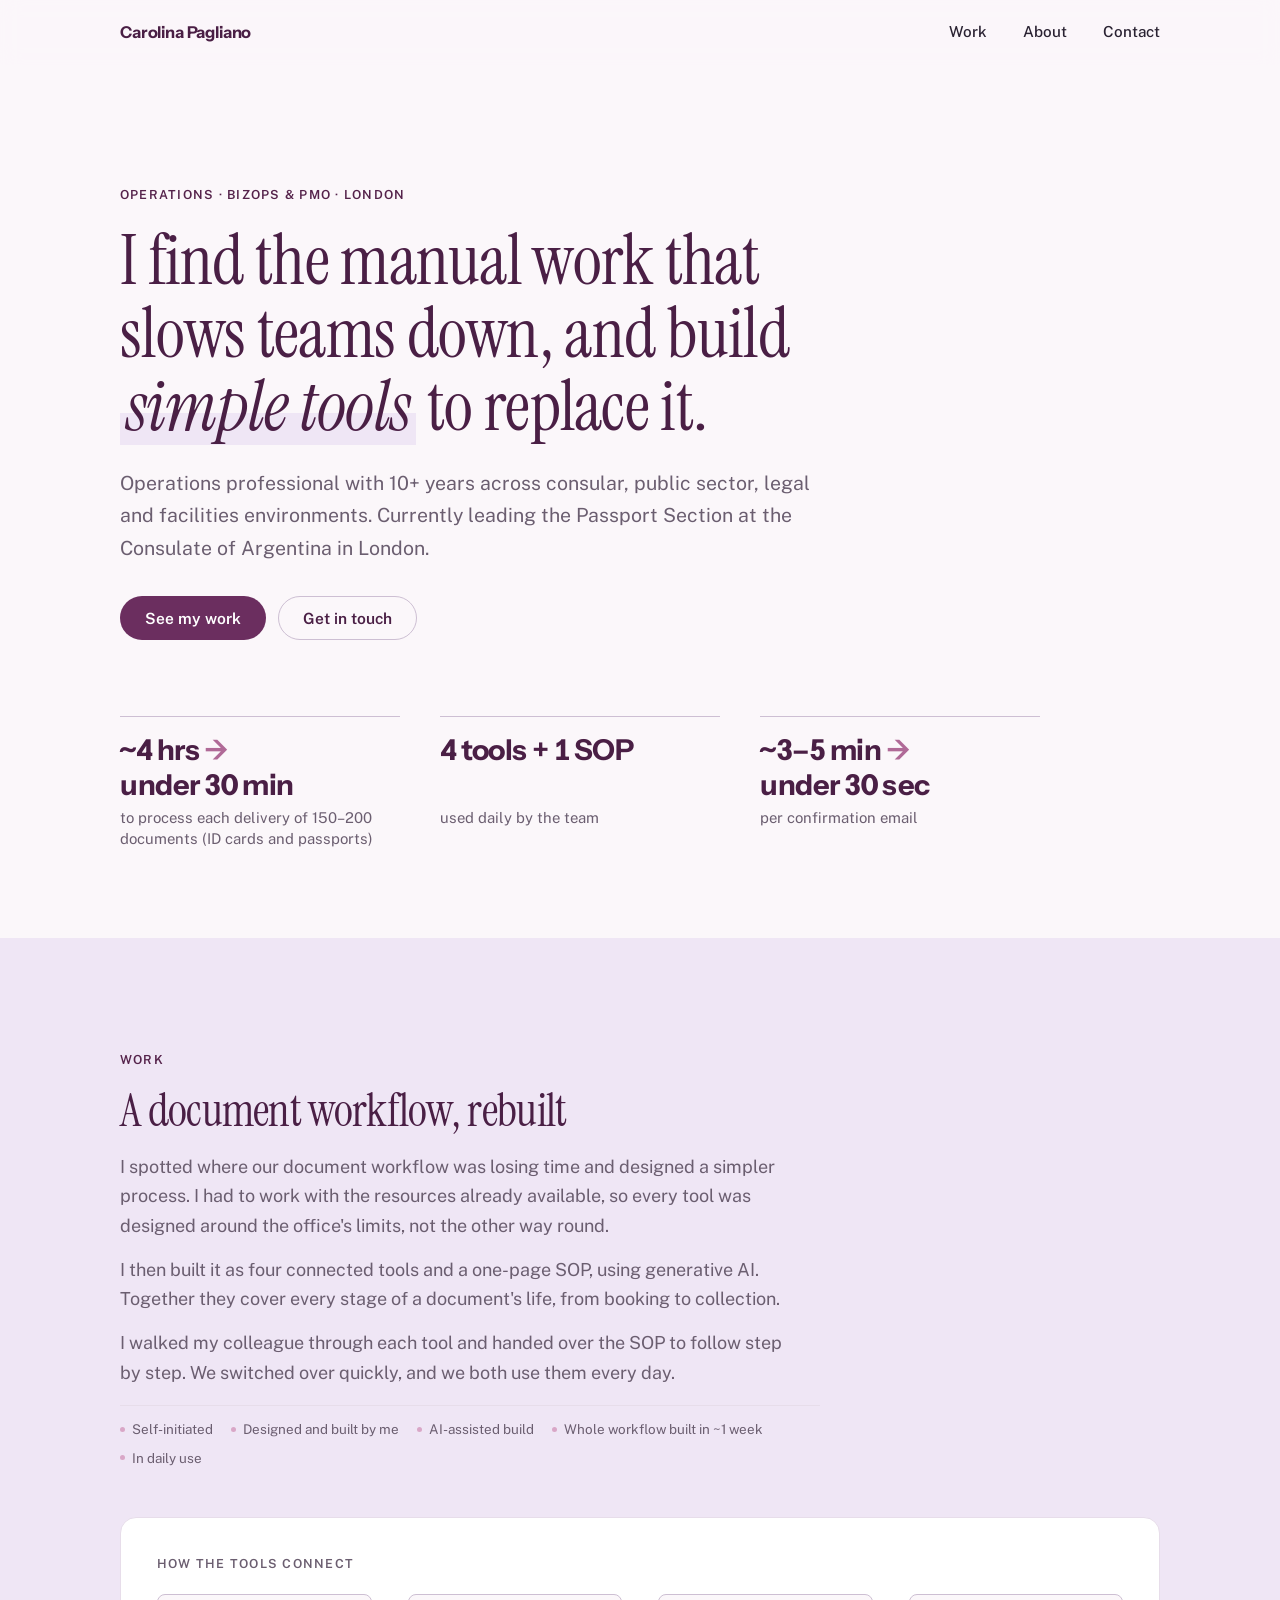
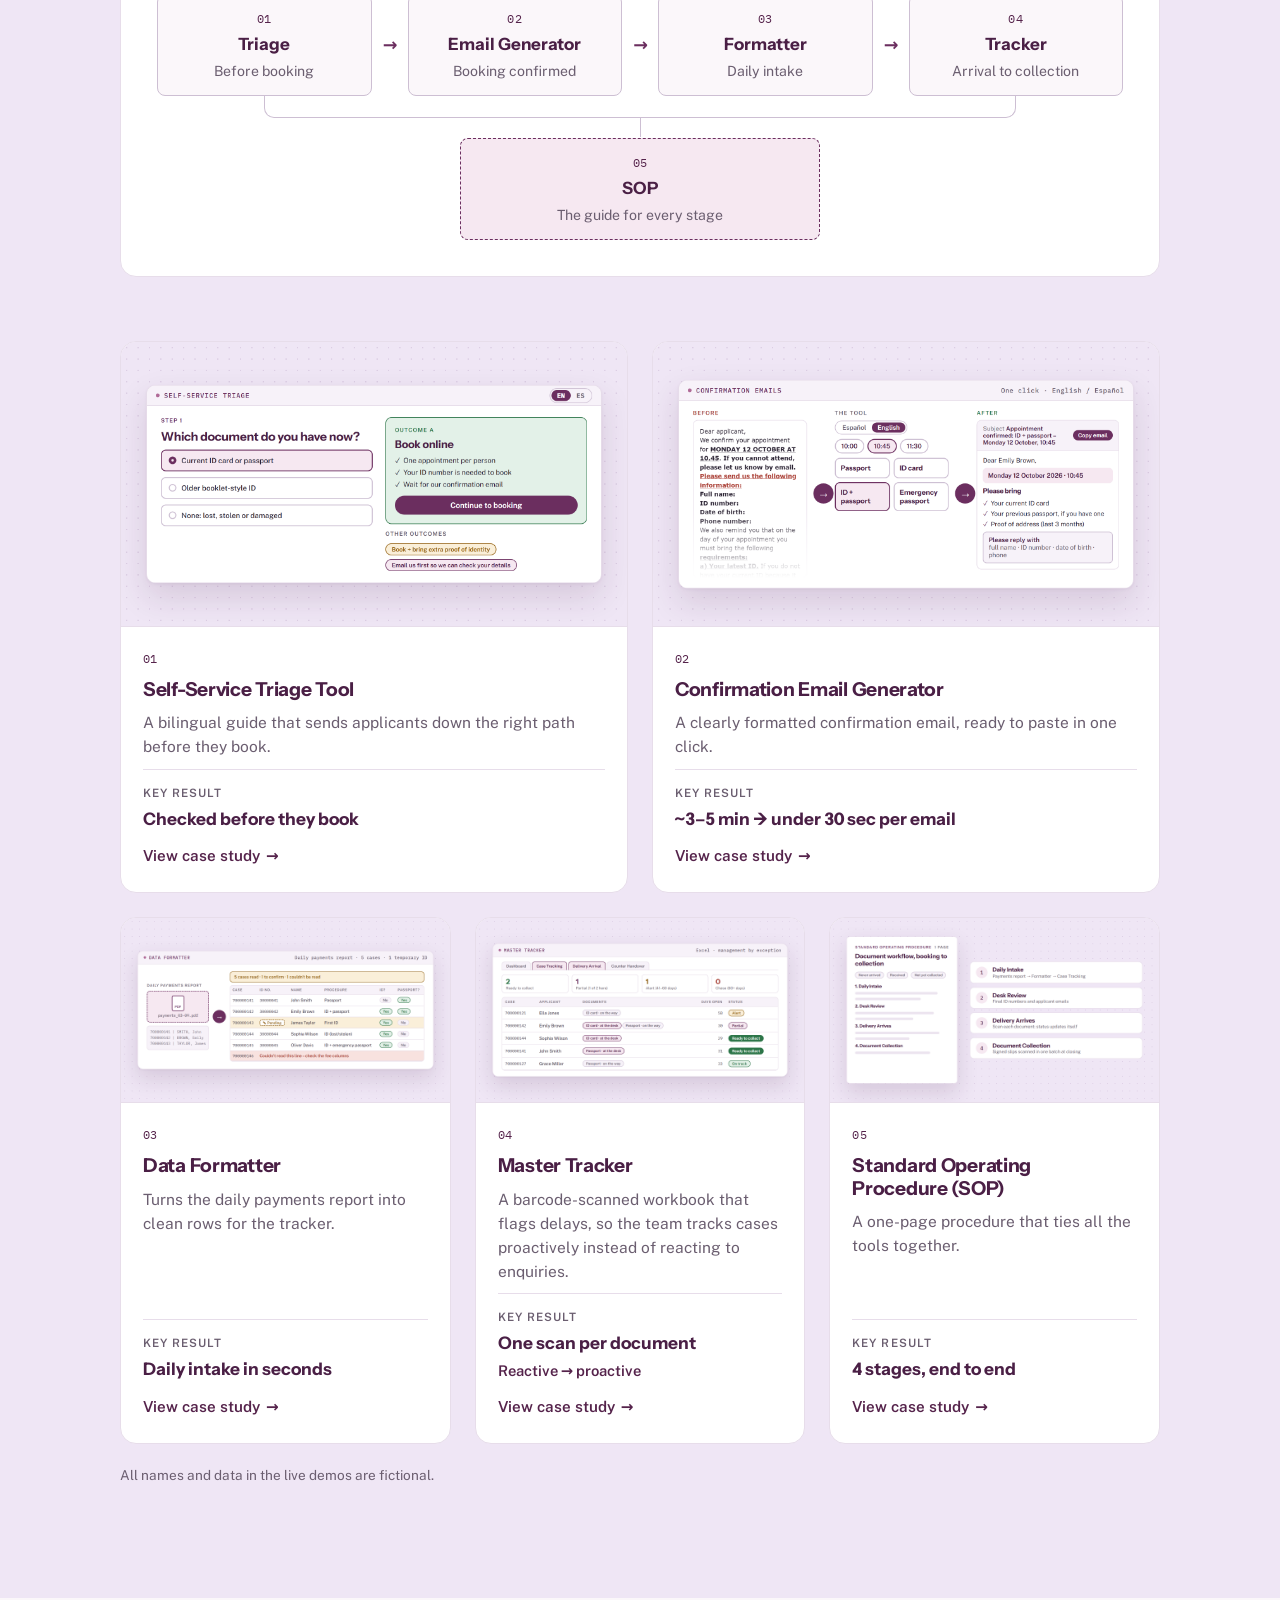
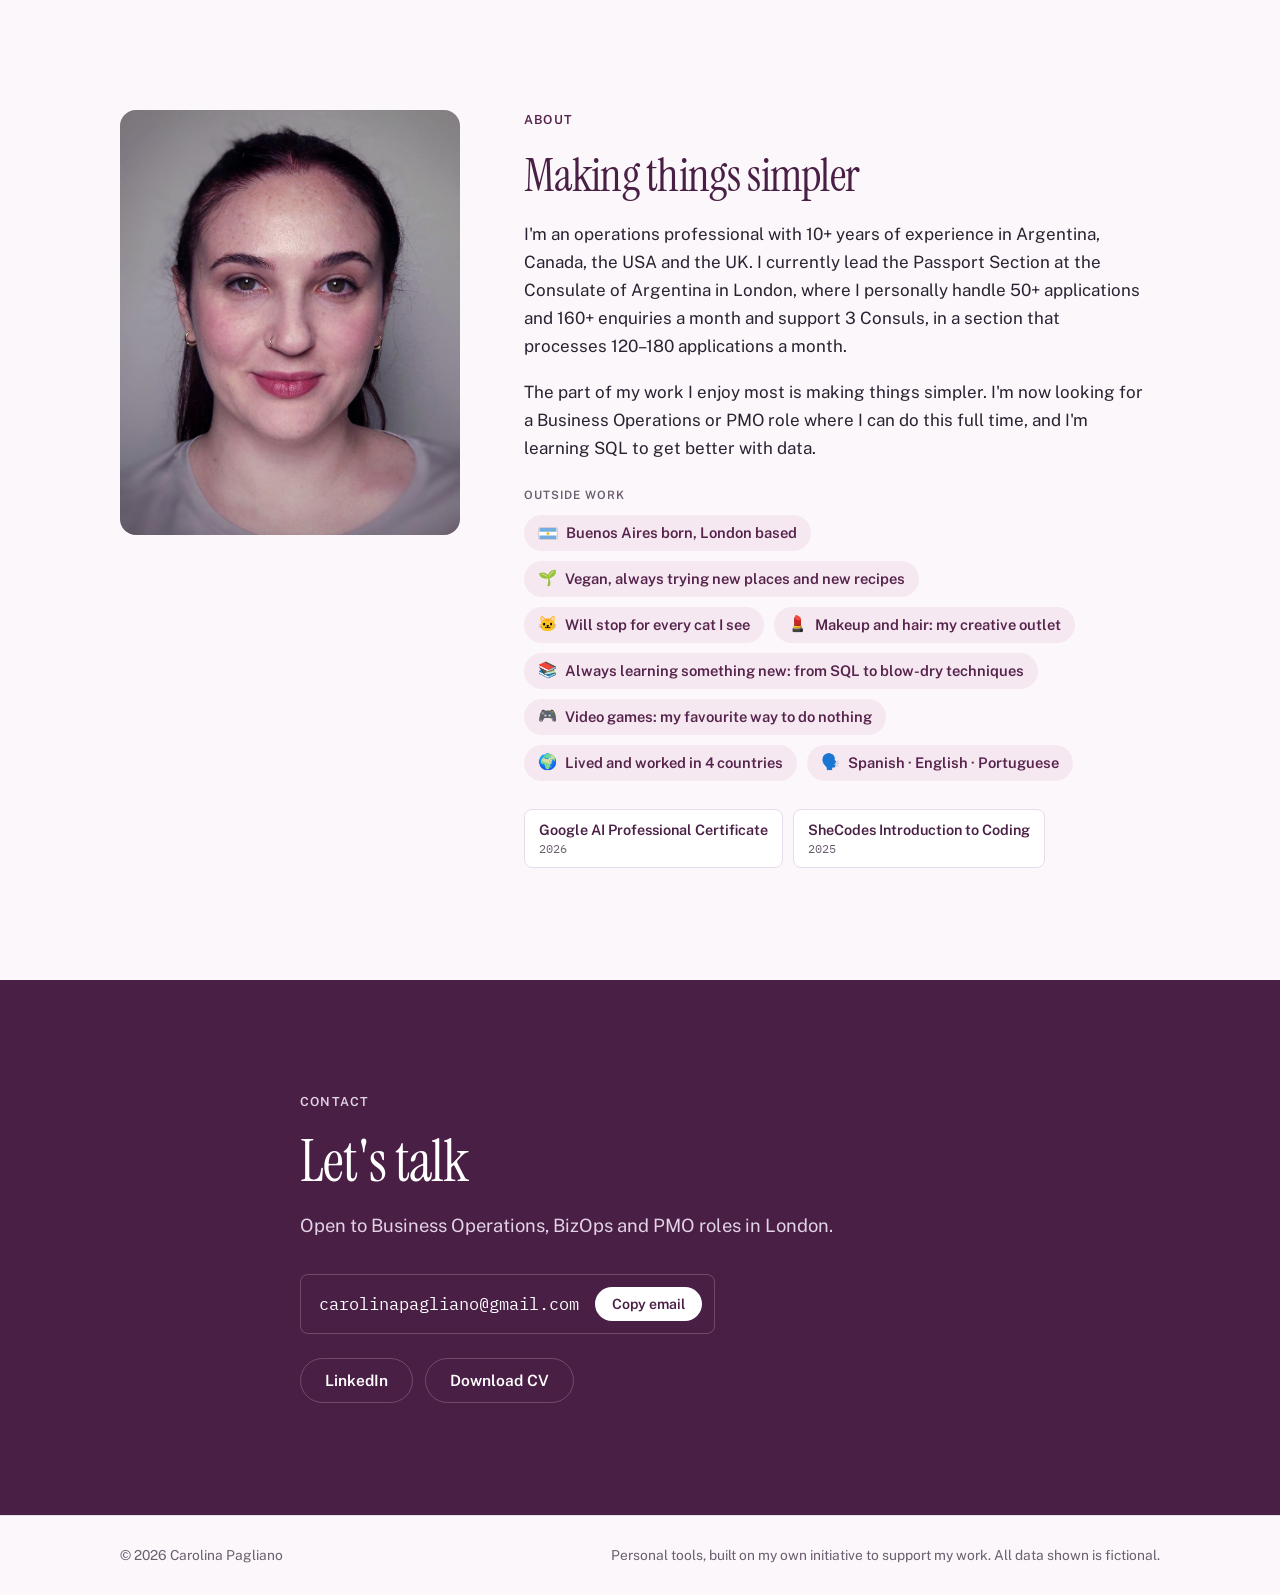
==== index.html @ 06ef4a8f "Rebrand + fixes" ====
<!doctype html>
<html lang="en-GB">
<head>
<meta charset="utf-8">
<meta name="viewport" content="width=device-width, initial-scale=1, viewport-fit=cover">
<title>Carolina Pagliano · Operations &amp; Process Improvement</title>
<meta name="description" content="Operations professional in London who builds simple, AI-assisted tools that replace manual work.">
<meta property="og:type" content="website">
<meta property="og:title" content="Carolina Pagliano · Operations &amp; Process Improvement">
<meta property="og:description" content="Operations professional in London who builds simple, AI-assisted tools that replace manual work.">
<meta property="og:image" content="https://caritopagliano.github.io/images/og-banner.png">
<meta property="og:image:width" content="1200">
<meta property="og:image:height" content="630">
<meta property="og:url" content="https://caritopagliano.github.io/">
<meta name="twitter:card" content="summary_large_image">
<meta name="twitter:title" content="Carolina Pagliano · Operations &amp; Process Improvement">
<meta name="twitter:description" content="Operations professional in London who builds simple, AI-assisted tools that replace manual work.">
<meta name="twitter:image" content="https://caritopagliano.github.io/images/og-banner.png">
<link rel="icon" type="image/png" href="images/favicon.png">
<link rel="apple-touch-icon" href="images/favicon.png">
<link rel="preconnect" href="https://fonts.googleapis.com">
<link rel="preconnect" href="https://fonts.gstatic.com" crossorigin>
<link rel="stylesheet" href="https://fonts.googleapis.com/css2?family=IBM+Plex+Mono:wght@400;500&family=Instrument+Serif:ital@0;1&family=Instrument+Sans:wght@500;600;700&family=Public+Sans:ital,wght@0,400;0,500;0,600;1,400&display=swap">
<link rel="stylesheet" href="styles.css">
</head>
<body>
<a class="skip-link" href="#main">Skip to content</a>

<header class="site-header">
  <div class="wrap nav">
    <a class="brand" href="#top"><span class="brand-full">Carolina Pagliano</span><span class="brand-short">C<span class="brand-mark">.</span>P</span></a>
    <nav class="nav-links" aria-label="Main">
      <a href="#work">Work</a>
      <a href="#about">About</a>
      <a href="#contact">Contact</a>
    </nav>
  </div>
</header>

<main id="main">

  <!-- 1. HERO -->
  <section class="hero" id="top">
    <div class="wrap">
      <p class="eyebrow">Operations · BizOps &amp; PMO · London</p>
      <h1>I find the manual work that slows teams down, and build <em class="hl">simple tools</em> to replace it.</h1>
      <p class="hero-sub">Operations professional with 10+ years across consular, public sector, legal and facilities environments. Currently leading the Passport Section at the Consulate of Argentina in London.</p>
      <div class="hero-actions">
        <a class="btn btn-primary" href="#work">See my work</a>
        <a class="btn btn-secondary" href="#contact">Get in touch</a>
      </div>
      <ul class="stats" aria-label="Key numbers">
        <li class="stat"><span class="stat-value">~4&nbsp;hrs <span class="arrow" aria-label="down to">→</span> under&nbsp;30&nbsp;min</span><span class="stat-label">to process each delivery of 150–200 documents (ID cards and passports)</span></li>
        <li class="stat"><span class="stat-value">4 tools + 1 SOP</span><span class="stat-label">used daily by the team</span></li>
        <li class="stat"><span class="stat-value">~3–5&nbsp;min <span class="arrow" aria-label="down to">→</span> under&nbsp;30&nbsp;sec</span><span class="stat-label">per confirmation email</span></li>
      </ul>
    </div>
  </section>

  <!-- 2. BODY OF WORK -->
  <section class="section section--soft" id="work">
    <div class="wrap">
      <div class="section-head reveal">
        <p class="eyebrow">Work</p>
        <h2>A document workflow, rebuilt</h2>
        <p class="intro">I spotted where our document workflow was losing time and designed a simpler process. I had to work with the resources already available, so every tool was designed around the office's limits, not the other way round.</p>
        <p class="intro">I then built it as four connected tools and a one-page SOP, using generative AI. Together they cover every stage of a document's life, from booking to collection.</p>
        <p class="intro">I walked my colleague through each tool and handed over the SOP to follow step by step. We switched over quickly, and we both use them every day.</p>
        <ul class="role-strip" aria-label="My role"><li>Self-initiated</li><li>Designed and built by me</li><li>AI-assisted build</li><li>Whole workflow built in ~1 week</li><li>In daily use</li></ul>
      </div>

      <div class="flow reveal" role="figure" aria-label="How the four tools and the SOP connect: Triage before booking, Email Generator once booking is confirmed, Formatter for daily intake, Tracker from arrival to collection, with the SOP as the guide for every stage">
        <p class="flow-title">How the tools connect</p>
        <ol class="flow-steps">
          <li class="flow-step"><div class="flow-box"><span class="flow-num">01</span><span class="flow-name">Triage</span><span class="flow-desc">Before booking</span></div></li>
          <li class="flow-step"><div class="flow-box"><span class="flow-num">02</span><span class="flow-name">Email Generator</span><span class="flow-desc">Booking confirmed</span></div></li>
          <li class="flow-step"><div class="flow-box"><span class="flow-num">03</span><span class="flow-name">Formatter</span><span class="flow-desc">Daily intake</span></div></li>
          <li class="flow-step"><div class="flow-box"><span class="flow-num">04</span><span class="flow-name">Tracker</span><span class="flow-desc">Arrival to collection</span></div></li>
        </ol>
        <div class="flow-tie" aria-hidden="true"></div>
        <div class="flow-sop"><div class="flow-box"><span class="flow-num">05</span><span class="flow-name">SOP</span><span class="flow-desc">The guide for every stage</span></div></div>
      </div>

      <div class="cards">
        <article class="card reveal">
          <img class="card-img" src="images/01-triage.png" alt="Illustration of the triage tool" width="1600" height="900" loading="lazy">
          <div class="card-body">
            <span class="flow-num">01</span>
            <h3>Self-Service Triage Tool</h3>
            <p>A bilingual guide that sends applicants down the right path before they book.</p>
            <div class="card-metric"><span>Key result</span><strong>Checked before they book</strong></div>
            <a class="card-link" href="triage.html">View case study <span class="arrow" aria-hidden="true">→</span></a>
          </div>
        </article>

        <article class="card reveal">
          <img class="card-img" src="images/02-email-generator.png" alt="Illustration of the email generator, showing an old email beside the new formatted one" width="1600" height="900" loading="lazy">
          <div class="card-body">
            <span class="flow-num">02</span>
            <h3>Confirmation Email Generator</h3>
            <p>A clearly formatted confirmation email, ready to paste in one click.</p>
            <div class="card-metric"><span>Key result</span><strong>~3–5 min → under 30 sec per email</strong></div>
            <a class="card-link" href="email-generator.html">View case study <span class="arrow" aria-hidden="true">→</span></a>
          </div>
        </article>

        <article class="card reveal">
          <img class="card-img" src="images/03-formatter.png" alt="Illustration of the formatter" width="1600" height="900" loading="lazy">
          <div class="card-body">
            <span class="flow-num">03</span>
            <h3>Data Formatter</h3>
            <p>Turns the daily payments report into clean rows for the tracker.</p>
            <div class="card-metric"><span>Key result</span><strong>Daily intake in seconds</strong></div>
            <a class="card-link" href="formatter.html">View case study <span class="arrow" aria-hidden="true">→</span></a>
          </div>
        </article>

        <article class="card reveal">
          <img class="card-img" src="images/04-tracker.png" alt="Illustration of the master tracker" width="1600" height="900" loading="lazy">
          <div class="card-body">
            <span class="flow-num">04</span>
            <h3>Master Tracker</h3>
            <p>A barcode-scanned workbook that flags delays, so the team tracks cases proactively instead of reacting to enquiries.</p>
            <div class="card-metric"><span>Key result</span><strong>One scan per document</strong><em>Reactive → proactive</em></div>
            <a class="card-link" href="tracker.html">View case study <span class="arrow" aria-hidden="true">→</span></a>
          </div>
        </article>

        <article class="card reveal">
          <img class="card-img" src="images/05-sop.png" alt="Illustration of the one-page SOP" width="1600" height="900" loading="lazy">
          <div class="card-body">
            <span class="flow-num">05</span>
            <h3>Standard Operating Procedure (SOP)</h3>
            <p>A one-page procedure that ties all the tools together.</p>
            <div class="card-metric"><span>Key result</span><strong>4 stages, end to end</strong></div>
            <a class="card-link" href="sop.html">View case study <span class="arrow" aria-hidden="true">→</span></a>
          </div>
        </article>
      </div>

      <p class="demo-disclaimer">All names and data in the live demos are fictional.</p>
    </div>
  </section>

  <!-- 3. ABOUT -->
  <section class="section" id="about">
    <div class="wrap about">
      <img class="about-photo reveal" src="images/photo.jpg" alt="Carolina Pagliano" width="959" height="1198" loading="lazy">
      <div class="about-text reveal">
        <p class="eyebrow">About</p>
        <h2>Making things simpler</h2>
        <p>I'm an operations professional with 10+ years of experience in Argentina, Canada, the USA and the UK. I currently lead the Passport Section at the Consulate of Argentina in London, where I personally handle 50+ applications and 160+ enquiries a month and support 3 Consuls, in a section that processes 120–180 applications a month.</p>
        <p>The part of my work I enjoy most is making things simpler. I'm now looking for a Business Operations or PMO role where I can do this full time, and I'm learning SQL to get better with data.</p>
        <div class="outside">
          <span class="step-label" id="outside-label">Outside work</span>
          <ul class="outside-chips" aria-labelledby="outside-label">
            <li class="outside-chip"><svg class="flag-ar" viewBox="0 0 18 12" aria-hidden="true"><rect width="18" height="12" fill="#ffffff"/><rect width="18" height="4" fill="#74ACDF"/><rect y="8" width="18" height="4" fill="#74ACDF"/><circle cx="9" cy="6" r="1.5" fill="#F6B40E"/></svg>Buenos Aires born, London based</li>
            <li class="outside-chip"><span class="chip-icon" aria-hidden="true">🌱</span>Vegan, always trying new places and new recipes</li>
            <li class="outside-chip"><span class="chip-icon" aria-hidden="true">🐱</span>Will stop for every cat I see</li>
            <li class="outside-chip"><span class="chip-icon" aria-hidden="true">💄</span>Makeup and hair: my creative outlet</li>
            <li class="outside-chip"><span class="chip-icon" aria-hidden="true">📚</span>Always learning something new: from SQL to blow-dry techniques</li>
            <li class="outside-chip"><span class="chip-icon" aria-hidden="true">🎮</span>Video games: my favourite way to do nothing</li>
            <li class="outside-chip"><span class="chip-icon" aria-hidden="true">🌍</span>Lived and worked in 4 countries</li>
            <li class="outside-chip"><span class="chip-icon" aria-hidden="true">🗣️</span>Spanish · English · Portuguese</li>
          </ul>
        </div>
        <ul class="badges" aria-label="Certifications">
          <li class="badge"><strong>Google AI Professional Certificate</strong><span>2026</span></li>
          <li class="badge"><strong>SheCodes Introduction to Coding</strong><span>2025</span></li>        </ul>
      </div>
    </div>
  </section>

  <!-- 4. CONTACT -->
  <section class="section contact" id="contact">
    <div class="wrap contact-inner reveal">
      <p class="eyebrow">Contact</p>
      <h2>Let's talk</h2>
      <p class="contact-line">Open to Business Operations, BizOps and PMO roles in London.</p>
      <div class="email-row">
        <span class="email-text" id="email">carolinapagliano@gmail.com</span>
        <button class="btn btn-light btn-small" type="button" data-copy="carolinapagliano@gmail.com" aria-live="polite">Copy email</button>
      </div>
      <div class="contact-actions">
        <a class="btn btn-ghost-light" href="https://www.linkedin.com/in/carolina-pagliano" target="_blank" rel="noopener">LinkedIn</a>
        <a class="btn btn-ghost-light" href="Carolina-Pagliano-CV.pdf" target="_blank" rel="noopener">Download CV</a>
      </div>
    </div>
  </section>
</main>

<footer class="site-footer">
  <div class="wrap">
    <span>© <span id="year">2026</span> Carolina Pagliano</span>
    <span>Personal tools, built on my own initiative to support my work. All data shown is fictional.</span>
  </div>
</footer>

<script src="site.js"></script>
</body>
</html>
---- styles.css ----
/* Layout: one centred column (max 1120px), left-aligned type, sections alternate white and soft-grey bands;
   case studies use a narrow label column beside a content column. */
:root {
  /* Lilac & plum brand. Plum carries text, buttons and links; lilac and pink are for backgrounds and small accents. */
  --ink: #2A2232;
  --muted: #6B5E70;
  --bg: #FBF7FA;
  --bg-soft: #EFE6F5;
  --surface: #FFFFFF;
  --line: #E7DDEA;
  --line-strong: #CDBFD3;
  --primary: #6B2E5F;
  --primary-strong: #55234B;
  --primary-soft: #F6E8F1;
  --accent: #B06A97;      /* deeper dusty pink: arrows that carry meaning (passes 3:1 on light backgrounds) */
  --accent-deco: #D9A7C7; /* dusty pink: decorative only (underlines, bullets), never text on light backgrounds */
  --heading: #4A1F45;
  --header-bg: rgba(251, 247, 250, 0.9);
  --ph-stripe: #EADFEF;
  --btn-bg: #6B2E5F;
  --btn-fg: #FFFFFF;
  --btn-hover: #55234B;
  --band-bg: #4A1F45;
  --band-fg: #FFFFFF;
  --band-muted: #E2D3E6;
  --band-line: rgba(255, 255, 255, 0.2);
  --band-btn-bg: #FFFFFF;
  --band-btn-fg: #4A1F45;
  --ok: #2c7548;
  --ok-soft: #e3f1e8;
  --warn: #93600f;
  --warn-soft: #faefd9;
  --bad: #a83a30;
  --bad-soft: #f8e2df;
  --shadow-c: 74 31 69;
  --highlight: #EFE6F5;
  --shadow: 0 1px 2px rgb(var(--shadow-c) / 0.05), 0 10px 30px rgb(var(--shadow-c) / 0.06);
  --shadow-hover: 0 2px 4px rgb(var(--shadow-c) / 0.07), 0 18px 40px rgb(var(--shadow-c) / 0.12);

  --font-display: "Instrument Sans", "Segoe UI", system-ui, -apple-system, sans-serif;
  --font-serif: "Instrument Serif", Georgia, "Times New Roman", serif; /* h1 and h2 only */
  --font-body: "Public Sans", "Segoe UI", system-ui, -apple-system, sans-serif;
  --font-mono: "IBM Plex Mono", ui-monospace, "Cascadia Mono", Consolas, monospace;

  --radius: 16px;
  --radius-sm: 8px;
  --maxw: 1120px;
  --gutter: clamp(16px, 4vw, 40px);
  --header-h: 64px;
}

@media (prefers-color-scheme: dark) {
  :root:not([data-theme="light"]) {
    --ink: #EDE6F0;
    --muted: #B3A6BA;
    --bg: #1A1520;
    --bg-soft: #221B29;
    --surface: #2A2232;
    --line: #3A3044;
    --line-strong: #4D4058;
    --primary: #C9B3E6;
    --primary-strong: #DCCBF0;
    --primary-soft: #3A2A40;
    --accent: #D9A7C7;
    --accent-deco: #D9A7C7;
    --heading: #F6EFF8;
    --header-bg: rgba(26, 21, 32, 0.88);
    --ph-stripe: #2F2638;
    --btn-bg: #D9A7C7;
    --btn-fg: #1A1520;
    --btn-hover: #E8C4DB;
    --band-bg: #2A2232;
    --band-fg: #F6EFF8;
    --band-muted: #B3A6BA;
    --band-line: rgba(255, 255, 255, 0.16);
    --band-btn-bg: #F6EFF8;
    --band-btn-fg: #1A1520;
    --ok: #63c48a;
    --ok-soft: #163326;
    --warn: #e3a94f;
    --warn-soft: #382a13;
    --bad: #FF6B5F;
    --bad-soft: #3b1c19;
    --shadow-c: 0 0 0;
    --highlight: #3A2A40;
    color-scheme: dark;
  }
}
:root[data-theme="dark"] {
  --ink: #EDE6F0;
  --muted: #B3A6BA;
  --bg: #1A1520;
  --bg-soft: #221B29;
  --surface: #2A2232;
  --line: #3A3044;
  --line-strong: #4D4058;
  --primary: #C9B3E6;
  --primary-strong: #DCCBF0;
  --primary-soft: #3A2A40;
  --accent: #D9A7C7;
  --accent-deco: #D9A7C7;
  --heading: #F6EFF8;
  --header-bg: rgba(26, 21, 32, 0.88);
  --ph-stripe: #2F2638;
  --btn-bg: #D9A7C7;
  --btn-fg: #1A1520;
  --btn-hover: #E8C4DB;
  --band-bg: #2A2232;
  --band-fg: #F6EFF8;
  --band-muted: #B3A6BA;
  --band-line: rgba(255, 255, 255, 0.16);
  --band-btn-bg: #F6EFF8;
  --band-btn-fg: #1A1520;
  --ok: #63c48a;
  --ok-soft: #163326;
  --warn: #e3a94f;
  --warn-soft: #382a13;
  --bad: #FF6B5F;
  --bad-soft: #3b1c19;
  --shadow-c: 0 0 0;
  --highlight: #3A2A40;
  color-scheme: dark;
}

/* ---------- Base ---------- */
*, *::before, *::after { box-sizing: border-box; }
[hidden] { display: none !important; }
html { scroll-behavior: smooth; scroll-padding-top: calc(var(--header-h) + 16px); }
body {
  margin: 0;
  background: var(--bg);
  color: var(--ink);
  font-family: var(--font-body);
  font-size: 1.0625rem;
  line-height: 1.65;
  -webkit-font-smoothing: antialiased;
  text-rendering: optimizeLegibility;
}
img { max-width: 100%; display: block; }
/* Brand serif on the two top heading levels only; h3, stats, key results, buttons and body stay in the sans */
h1, h2 { font-family: var(--font-serif) !important; font-weight: 400 !important; letter-spacing: -0.005em; }
h1 em.hl { font-style: italic; white-space: nowrap; padding: 0 0.08em; background: linear-gradient(transparent 58%, var(--highlight) 58%, var(--highlight) 92%, transparent 92%); }
h1, h2, h3, h4 {
  font-family: var(--font-display);
  color: var(--heading);
  font-weight: 700;
  line-height: 1.15;
  letter-spacing: -0.015em;
  text-wrap: balance;
  margin: 0;
}
p { margin: 0; }
a { color: var(--primary-strong); text-decoration-color: var(--accent-deco); text-underline-offset: 3px; }
:focus-visible { outline: 2px solid var(--primary); outline-offset: 3px; border-radius: 4px; }
.wrap { max-width: var(--maxw); margin-inline: auto; padding-inline: var(--gutter); }
.visually-hidden {
  position: absolute; width: 1px; height: 1px; overflow: hidden;
  clip: rect(0 0 0 0); white-space: nowrap;
}
.skip-link {
  position: absolute; left: 16px; top: -48px; z-index: 100;
  background: var(--btn-bg); color: var(--btn-fg); padding: 8px 14px; border-radius: var(--radius-sm);
  text-decoration: none; font-weight: 600;
}
.skip-link:focus { top: 12px; }

/* ---------- Header ---------- */
.site-header {
  position: sticky;
  top: env(safe-area-inset-top, 0px);
  z-index: 50;
  background: var(--header-bg);
  backdrop-filter: saturate(160%) blur(10px);
  -webkit-backdrop-filter: saturate(160%) blur(10px);
  border-bottom: 1px solid transparent;
  transition: border-color 0.25s ease;
}
.site-header.is-scrolled { border-bottom-color: var(--line); }
.nav { display: flex; align-items: center; justify-content: space-between; gap: 16px; height: var(--header-h); }
.brand {
  font-family: var(--font-display); font-weight: 700; font-size: 1.02rem;
  color: var(--heading); text-decoration: none; letter-spacing: -0.01em; white-space: nowrap;
}
.brand-mark { color: var(--primary); }
.nav-links { display: flex; gap: clamp(16px, 3.5vw, 36px); }
.nav-links a {
  position: relative; padding: 6px 0; color: var(--ink); text-decoration: none;
  font-size: 0.95rem; font-weight: 500;
}
.nav-links a::after {
  content: ""; position: absolute; left: 0; right: 0; bottom: 0; height: 2px;
  background: var(--accent); transform: scaleX(0); transform-origin: left; transition: transform 0.25s ease;
}
.nav-links a:hover::after, .nav-links a[aria-current="page"]::after { transform: scaleX(1); }
@media (max-width: 400px) { .brand-full { display: none; } }
@media (min-width: 401px) { .brand-short { display: none; } }

/* ---------- Buttons ---------- */
.btn {
  display: inline-flex; align-items: center; justify-content: center; gap: 8px;
  padding: 12px 24px; border-radius: 999px; border: 1.5px solid transparent;
  font: 600 0.97rem/1.2 var(--font-body); text-decoration: none; cursor: pointer;
  transition: background-color 0.2s ease, border-color 0.2s ease, color 0.2s ease, transform 0.2s ease;
}
.btn:hover { transform: translateY(-1px); }
.btn-primary { background: var(--btn-bg); color: var(--btn-fg); }
.btn-primary:hover { background: var(--btn-hover); }
.btn-secondary { background: transparent; color: var(--heading); border-color: var(--line-strong); }
.btn-secondary:hover { border-color: var(--heading); }
.btn-small { padding: 8px 16px; font-size: 0.88rem; }
.btn[disabled] { opacity: 0.45; cursor: not-allowed; transform: none; }

/* ---------- Sections ---------- */
.section { padding-block: clamp(64px, 9vw, 112px); }
.section--soft { background: var(--bg-soft); }
.section-head { max-width: 700px; margin-bottom: clamp(32px, 5vw, 48px); display: grid; gap: 14px; }
.eyebrow {
  font-size: 0.78rem; font-weight: 600; letter-spacing: 0.1em; text-transform: uppercase;
  color: var(--primary-strong);
}
.section-head h2 { font-size: clamp(2rem, 1.4rem + 2vw, 2.9rem); }
.intro { color: var(--muted); font-size: 1.125rem; max-width: 62ch; }

/* ---------- Hero ---------- */
.hero { padding-block: clamp(56px, 10vw, 120px) clamp(48px, 7vw, 88px); }
.hero h1 {
  font-size: clamp(2.5rem, 1.3rem + 4.4vw, 4.4rem);
  line-height: 1.04; letter-spacing: -0.01em; max-width: 21ch; margin-top: 18px;
}
.hero-sub { margin-top: 24px; font-size: clamp(1.05rem, 1rem + 0.35vw, 1.22rem); color: var(--muted); max-width: 60ch; }
.hero-actions { display: flex; flex-wrap: wrap; gap: 12px; margin-top: 32px; }
.stats {
  list-style: none; padding: 0; margin: clamp(48px, 7vw, 76px) 0 0;
  display: grid; grid-template-columns: minmax(0, 1fr); gap: 22px;
}
@media (min-width: 860px) {
  .stats { grid-template-columns: repeat(3, minmax(0, 1fr)); gap: 40px; max-width: 920px; }
  .stat-value { min-height: 2.4em; } /* two lines, so the labels line up across the row */
}
.stat { border-top: 1px solid var(--line-strong); padding-top: 16px; display: grid; gap: 4px; align-content: start; min-width: 0; }
.stat-value {
  font-family: var(--font-display); font-weight: 700; color: var(--heading);
  font-size: clamp(1.3rem, 1.05rem + 1vw, 1.8rem); letter-spacing: -0.015em; line-height: 1.2;
  font-variant-numeric: tabular-nums;
}
.stat-value .arrow { color: var(--accent); font-weight: 600; }
.stat-label { color: var(--muted); font-size: 0.93rem; line-height: 1.45; }

/* ---------- Flow diagram (homepage) ---------- */
.flow {
  background: var(--surface); border: 1px solid var(--line); border-radius: var(--radius);
  padding: clamp(20px, 3.2vw, 36px); margin-bottom: clamp(40px, 6vw, 64px);
}
.flow-title { font-size: 0.78rem; font-weight: 600; letter-spacing: 0.1em; text-transform: uppercase; color: var(--muted); margin-bottom: 20px; }
.flow-steps { list-style: none; margin: 0; padding: 0; display: grid; grid-template-columns: 1fr; gap: 30px; }
.flow-step { position: relative; }
.flow-step:not(:last-child)::after {
  content: "\2193"; position: absolute; left: 50%; bottom: -27px; transform: translateX(-50%);
  color: var(--primary); font-weight: 600; font-size: 1.1rem; line-height: 1;
}
/* The diagram is a picture of the process, not navigation: no links, no hover lift */
.flow-box {
  display: flex; flex-direction: column; align-items: center; gap: 2px; height: 100%; text-align: center;
  padding: 14px 12px; border: 1px solid var(--line-strong); border-radius: var(--radius-sm); background: var(--bg);
}
.flow-num { font-family: var(--font-mono); font-size: 0.74rem; color: var(--primary-strong); letter-spacing: 0.04em; }
.flow-name { font-family: var(--font-display); font-weight: 700; color: var(--heading); font-size: 1.06rem; }
.flow-desc { color: var(--muted); font-size: 0.88rem; line-height: 1.45; }
.flow-tie { display: none; }
.flow-sop { margin-top: 18px; }
.flow-sop .flow-box { border-style: dashed; border-color: var(--primary); background: var(--primary-soft); }
@media (min-width: 860px) {
  .flow-steps { grid-template-columns: repeat(4, minmax(0, 1fr)); gap: 36px; }
  .flow-step:not(:last-child)::after { content: "\2192"; left: auto; right: -26px; bottom: auto; top: 50%; transform: translateY(-50%); }
  .flow-tie {
    display: block; position: relative; height: 22px; margin: 0 calc(12.5% - 14px);
    border: 1.5px solid var(--line-strong); border-top: 0; border-radius: 0 0 10px 10px;
  }
  .flow-tie::after {
    content: ""; position: absolute; left: 50%; top: 100%; height: 20px; border-left: 1.5px solid var(--line-strong);
  }
  .flow-sop { margin: 20px auto 0; max-width: 360px; }
}

/* ---------- Case study cards ---------- */
.cards { display: grid; grid-template-columns: 1fr; gap: 24px; }
@media (min-width: 640px) {
  .cards { grid-template-columns: repeat(2, minmax(0, 1fr)); }
  .cards > .card:nth-child(5) { grid-column: 1 / -1; }
}
@media (min-width: 980px) {
  .cards { grid-template-columns: repeat(6, minmax(0, 1fr)); }
  .cards > .card { grid-column: span 2; }
  .cards > .card:nth-child(-n+2) { grid-column: span 3; }
  .cards > .card:nth-child(5) { grid-column: span 2; }
}
.card {
  position: relative; display: flex; flex-direction: column; min-width: 0;
  background: var(--surface); border: 1px solid var(--line); border-radius: var(--radius); overflow: hidden;
  transition: transform 0.25s ease, box-shadow 0.25s ease, border-color 0.25s ease;
}
.card:hover { transform: translateY(-3px); box-shadow: var(--shadow-hover); border-color: var(--line-strong); }
.card .ph { border: 0; border-bottom: 1px solid var(--line); border-radius: 0; aspect-ratio: 16 / 9; }
.card-body { display: flex; flex-direction: column; gap: 10px; flex: 1; padding: 22px 22px 24px; }
.card h3 { font-size: 1.2rem; }
.card p { color: var(--muted); font-size: 0.97rem; line-height: 1.55; }
.card-metric { margin-top: auto; padding-top: 14px; border-top: 1px solid var(--line); display: grid; gap: 2px; }
.card-metric span { font-size: 0.72rem; font-weight: 600; letter-spacing: 0.09em; text-transform: uppercase; color: var(--muted); }
.card-metric strong { font-family: var(--font-display); color: var(--heading); font-size: 1.08rem; font-variant-numeric: tabular-nums; }
.card-link { font-weight: 600; font-size: 0.95rem; color: var(--primary-strong); text-decoration: none; display: inline-flex; gap: 6px; align-items: center; }
.card-link::after { content: ""; position: absolute; inset: 0; }
.card-link .arrow { transition: transform 0.2s ease; } /* small text: stays plum, since pink can't reach 4.5:1 at this size */
.card:hover .card-link .arrow { transform: translateX(4px); }

/* ---------- Placeholders ---------- */
.ph {
  position: relative; display: grid; place-items: center; gap: 12px; align-content: center;
  aspect-ratio: 16 / 9; max-width: 100%; width: 100%;
  border: 1px solid var(--line); border-radius: var(--radius-sm); color: var(--muted);
  background: repeating-linear-gradient(135deg, transparent 0 11px, var(--ph-stripe) 11px 12px), var(--bg-soft);
}
.ph svg { width: 44px; height: 44px; color: var(--primary); }
.ph-label {
  font-family: var(--font-mono); font-size: 0.78rem; text-align: center; max-width: 90%;
  padding: 5px 10px; background: var(--surface); border: 1px solid var(--line); border-radius: 6px;
}

/* ---------- Currently learning ---------- */
.learning { margin-top: clamp(56px, 8vw, 88px); }
.learning-head { display: grid; gap: 6px; margin-bottom: 20px; }
.learning-head h3 { font-size: 1.3rem; }
.learning-head p { color: var(--muted); font-size: 0.97rem; }
.soon-grid { list-style: none; padding: 0; margin: 0; display: grid; grid-template-columns: 1fr; gap: 16px; }
@media (min-width: 720px) { .soon-grid { grid-template-columns: repeat(3, minmax(0, 1fr)); } }
.soon {
  display: flex; justify-content: space-between; align-items: center; gap: 12px;
  padding: 20px; border: 1.5px dashed var(--line-strong); border-radius: var(--radius); color: var(--muted);
}
.soon strong { font-family: var(--font-display); color: var(--heading); font-weight: 600; }
.pill {
  display: inline-block; padding: 3px 10px; border-radius: 999px; font-size: 0.75rem; font-weight: 600;
  background: var(--bg-soft); color: var(--muted); border: 1px solid var(--line); white-space: nowrap;
}

/* ---------- About ---------- */
.about { display: grid; grid-template-columns: 1fr; gap: clamp(32px, 5vw, 64px); align-items: start; }
@media (min-width: 820px) { .about { grid-template-columns: minmax(0, 340px) minmax(0, 1fr); } }
.about .ph { aspect-ratio: 4 / 5; border-radius: var(--radius); max-width: 340px; }
.about-text { display: grid; gap: 18px; min-width: 0; }
.about-text h2 { font-size: clamp(2rem, 1.4rem + 2vw, 2.9rem); }
.about-text p { max-width: 62ch; }
.badges { list-style: none; padding: 0; margin: 10px 0 0; display: flex; flex-wrap: wrap; gap: 10px; }
.badge {
  display: grid; gap: 2px; padding: 10px 14px; border: 1px solid var(--line); border-radius: var(--radius-sm);
  background: var(--surface); line-height: 1.35;
}
.badge strong { font-size: 0.9rem; font-weight: 600; color: var(--heading); }
.badge span { font-family: var(--font-mono); font-size: 0.76rem; color: var(--muted); }
.badge.is-progress span { color: var(--primary-strong); }


/* ---------- Contact ---------- */
.contact { background: var(--band-bg); color: var(--band-fg); }
.contact h2 { color: var(--band-fg); font-size: clamp(2.4rem, 1.6rem + 2.8vw, 3.6rem); }
.contact .eyebrow { color: var(--band-muted); }
.contact-inner { display: grid; gap: 16px; max-width: 760px; }
.contact-line { color: var(--band-muted); font-size: 1.15rem; }
.email-row {
  display: flex; flex-wrap: wrap; align-items: center; gap: 12px 16px; margin-top: 16px;
  padding: 12px 12px 12px 18px; border: 1px solid var(--band-line); border-radius: var(--radius-sm); width: fit-content; max-width: 100%;
}
.email-text { font-family: var(--font-mono); font-size: clamp(0.95rem, 0.9rem + 0.3vw, 1.08rem); overflow-wrap: anywhere; user-select: all; }
.contact-actions { display: flex; flex-wrap: wrap; gap: 12px; margin-top: 8px; }
.btn-light { background: var(--band-btn-bg); color: var(--band-btn-fg); }
.btn-light:hover { opacity: 0.92; }
.btn-ghost-light { background: transparent; color: var(--band-fg); border-color: var(--band-line); }
.btn-ghost-light:hover { border-color: var(--band-fg); }

/* ---------- Footer ---------- */
.site-footer { border-top: 1px solid var(--line); padding-block: 28px; color: var(--muted); font-size: 0.86rem; }
.site-footer .wrap { display: flex; flex-wrap: wrap; justify-content: space-between; gap: 8px 24px; }

/* ---------- Case study pages ---------- */
.cs-hero { padding-block: clamp(36px, 6vw, 72px) clamp(40px, 6vw, 64px); border-bottom: 1px solid var(--line); }
.back { display: inline-flex; gap: 6px; font-size: 0.92rem; font-weight: 500; color: var(--muted); text-decoration: none; }
.back:hover { color: var(--primary-strong); }
.cs-hero .eyebrow { margin-top: 28px; }
.cs-hero h1 { font-size: clamp(2.4rem, 1.6rem + 3vw, 3.7rem); letter-spacing: -0.01em; margin-top: 10px; max-width: 20ch; }
.lede { margin-top: 16px; font-size: clamp(1.08rem, 1rem + 0.35vw, 1.22rem); color: var(--muted); max-width: 58ch; }
.cs-meta { display: grid; grid-template-columns: repeat(auto-fit, minmax(220px, 1fr)); gap: 18px 40px; margin: 32px 0 0; max-width: 760px; }
.cs-meta div { border-top: 1px solid var(--line-strong); padding-top: 12px; }
.cs-meta dt { font-size: 0.72rem; font-weight: 600; letter-spacing: 0.09em; text-transform: uppercase; color: var(--muted); }
.cs-meta dd { margin: 4px 0 0; font-family: var(--font-display); font-weight: 700; color: var(--heading); font-size: 1.1rem; }
.cs-body { padding-block: clamp(24px, 4vw, 48px) clamp(48px, 7vw, 88px); }
.cs-block { display: grid; grid-template-columns: 1fr; gap: 14px; padding-block: clamp(28px, 4vw, 44px); border-top: 1px solid var(--line); }
.cs-block:first-child { border-top: 0; }
@media (min-width: 880px) { .cs-block { grid-template-columns: 200px minmax(0, 1fr); gap: 48px; } }
.cs-block h2 { font-size: 1.5rem; letter-spacing: 0; display: flex; gap: 10px; align-items: baseline; }
.cs-block h2 .n { font-family: var(--font-mono); font-size: 0.75rem; font-weight: 500; color: var(--primary-strong); }
.cs-content { min-width: 0; display: grid; gap: 14px; }
.cs-content > p { max-width: 65ch; }
.cs-content ul.plain { margin: 0; padding-left: 1.2em; display: grid; gap: 6px; max-width: 62ch; }
.result-callout { font-family: var(--font-display); font-weight: 700; color: var(--heading); font-size: clamp(1.35rem, 1.1rem + 0.9vw, 1.8rem); line-height: 1.25; letter-spacing: -0.015em; }
.result-callout .arrow { color: var(--accent); }
.chips { list-style: none; margin: 0; padding: 0; display: flex; flex-wrap: wrap; gap: 8px; }
.chip { padding: 6px 12px; border-radius: 999px; background: var(--primary-soft); color: var(--primary-strong); font-size: 0.88rem; font-weight: 600; }
.cs-pager { border-top: 1px solid var(--line); background: var(--bg-soft); }
.cs-pager .wrap { display: grid; grid-template-columns: 1fr 1fr; gap: 16px; padding-block: 28px; }
.cs-pager a { display: grid; gap: 2px; text-decoration: none; color: var(--heading); padding: 12px 0; min-width: 0; }
.cs-pager a span { font-size: 0.78rem; font-weight: 600; letter-spacing: 0.08em; text-transform: uppercase; color: var(--muted); }
.cs-pager a strong { font-family: var(--font-display); font-size: 1.05rem; }
.cs-pager a:hover strong { color: var(--primary-strong); }
.cs-pager .next { text-align: right; grid-column: 2; }

/* ---------- Demo frame ---------- */
.demo { border: 1px solid var(--line); border-radius: var(--radius); background: var(--surface); box-shadow: var(--shadow); overflow: hidden; min-width: 0; }
.demo-bar {
  display: flex; flex-wrap: wrap; justify-content: space-between; align-items: center; gap: 6px 12px;
  padding: 10px 16px; border-bottom: 1px solid var(--line); background: var(--bg-soft); font-size: 0.8rem; color: var(--muted);
}
.demo-tag { display: inline-flex; align-items: center; gap: 8px; font-family: var(--font-mono); font-size: 0.72rem; letter-spacing: 0.08em; text-transform: uppercase; color: var(--primary-strong); }
.demo-tag::before { content: ""; width: 7px; height: 7px; border-radius: 50%; background: var(--primary); }
.demo-body { padding: clamp(18px, 3vw, 28px); display: grid; grid-template-columns: minmax(0, 1fr); gap: 18px; }
/* Grid children default to their content's width; keep wide tables and the report box inside the demo on phones */
.demo-body > *, .case-list > *, .walk > * { min-width: 0; }
.demo-actions { display: flex; flex-wrap: wrap; gap: 10px; align-items: center; }
.demo-note { font-size: 0.85rem; color: var(--muted); }

/* Form controls */
.field { display: grid; gap: 6px; min-width: 0; }
.field label { font-size: 0.82rem; font-weight: 600; color: var(--heading); }
.field input, .field select, .field textarea {
  width: 100%; font: inherit; font-size: 0.97rem; color: var(--ink); background: var(--bg);
  border: 1px solid var(--line-strong); border-radius: var(--radius-sm); padding: 10px 12px;
}
.field input:focus, .field select:focus, .field textarea:focus { outline: none; border-color: var(--primary); box-shadow: 0 0 0 3px var(--primary-soft); }

/* Data tables */
.table-wrap { overflow-x: auto; border: 1px solid var(--line); border-radius: var(--radius-sm); }
.data-table { width: 100%; border-collapse: collapse; font-size: 0.88rem; font-variant-numeric: tabular-nums; }
.data-table th {
  text-align: left; font-size: 0.7rem; font-weight: 600; letter-spacing: 0.08em; text-transform: uppercase;
  color: var(--muted); background: var(--bg-soft); padding: 10px 12px; border-bottom: 1px solid var(--line); white-space: nowrap;
}
.data-table td { padding: 10px 12px; border-bottom: 1px solid var(--line); white-space: nowrap; color: var(--ink); }
.data-table tr:last-child td { border-bottom: 0; }
.data-table td.mono, .data-table .mono { font-family: var(--font-mono); font-size: 0.82rem; }
.data-table td.flag { background: var(--warn-soft); color: var(--warn); font-weight: 600; }
.data-table td.num { text-align: right; }
.data-table tfoot td { font-weight: 700; color: var(--heading); border-top: 1px solid var(--line-strong); }

/* Status colours */
.status { display: inline-flex; align-items: center; gap: 8px; }
.swatch { width: 14px; height: 14px; border-radius: 4px; flex: none; }
.swatch.ok { background: var(--ok); }
.swatch.warn { background: var(--warn); }
.swatch.bad { background: var(--bad); }

/* Reveal on scroll: only elements below the fold at load get hidden, so the first frame is complete */
.reveal { transition: opacity 0.7s ease, transform 0.7s ease; }
.reveal.is-pending { opacity: 0; transform: translateY(14px); }

@media (prefers-reduced-motion: reduce) {
  html { scroll-behavior: auto; }
  *, *::before, *::after { transition: none !important; animation: none !important; }
  .reveal.is-pending { opacity: 1; transform: none; }
}

.card-img { display: block; width: 100%; height: auto; aspect-ratio: 16 / 9; object-fit: cover; border-bottom: 1px solid var(--line); }

/* =====================================================================
   Demo components (shared by the case study pages)
   ===================================================================== */

/* Small uppercase step label */
.step-label { font-size: 0.72rem; font-weight: 600; letter-spacing: 0.09em; text-transform: uppercase; color: var(--muted); }
.step-label.teal { color: var(--primary-strong); }

/* Segmented toggle (language switch) */
.seg { display: inline-flex; border: 1px solid var(--line-strong); border-radius: 999px; padding: 2px; background: var(--bg); }
.seg button {
  font: 600 0.78rem var(--font-body); border: 0; background: transparent; color: var(--muted);
  padding: 4px 12px; border-radius: 999px; cursor: pointer;
}
.seg button[aria-pressed="true"] { background: var(--btn-bg); color: var(--btn-fg); }

/* Pill buttons that stay selected (times) */
.chip-btns { display: flex; flex-wrap: wrap; gap: 8px; }
.chip-btn {
  padding: 7px 14px; border: 1.5px solid var(--line-strong); border-radius: 999px; background: var(--bg);
  font: 600 0.88rem var(--font-body); color: var(--heading); cursor: pointer; font-variant-numeric: tabular-nums;
  transition: border-color 0.2s ease, background-color 0.2s ease;
}
.chip-btn:hover { border-color: var(--primary); }
.chip-btn[aria-pressed="true"] { border-color: var(--primary); background: var(--primary-soft); color: var(--primary-strong); }

/* Radio cards */
.choices { display: grid; grid-template-columns: 1fr; gap: 10px; border: 0; margin: 0; padding: 0; min-width: 0; }
@media (min-width: 680px) {
  .choices.three { grid-template-columns: repeat(3, minmax(0, 1fr)); }
  .choices.two { grid-template-columns: repeat(2, minmax(0, 1fr)); }
}
.choices legend { padding: 0; margin-bottom: 10px; font-family: var(--font-display); font-weight: 700; color: var(--heading); font-size: clamp(1.1rem, 1rem + 0.4vw, 1.3rem); }
.choices legend .step-label { display: block; margin-bottom: 4px; }
.choice { position: relative; min-width: 0; }
.choice input { position: absolute; opacity: 0; pointer-events: none; }
.choice label {
  display: flex; gap: 10px; align-items: flex-start; height: 100%; padding: 14px;
  border: 1.5px solid var(--line-strong); border-radius: var(--radius-sm); background: var(--bg);
  cursor: pointer; font-weight: 500; line-height: 1.4; transition: border-color 0.2s ease, background-color 0.2s ease;
}
.choice label::before {
  content: ""; flex: none; width: 16px; height: 16px; margin-top: 2px; border-radius: 50%;
  border: 1.5px solid var(--line-strong); background: var(--bg); transition: border 0.15s ease;
}
.choice label:hover { border-color: var(--primary); }
.choice input:checked + label { border-color: var(--primary); background: var(--primary-soft); }
.choice input:checked + label::before { border: 5px solid var(--primary); }
.choice input:focus-visible + label { outline: 2px solid var(--primary); outline-offset: 2px; }

/* Outcome panels */
.panel { display: grid; gap: 12px; padding: 20px; border: 1px solid; border-radius: var(--radius-sm); min-width: 0; }
.panel.ok { background: var(--ok-soft); border-color: var(--ok); }
.panel.warn { background: var(--warn-soft); border-color: var(--warn); }
.panel-label { font-size: 0.72rem; font-weight: 600; letter-spacing: 0.09em; text-transform: uppercase; }
.panel.ok .panel-label { color: var(--ok); }
.panel.warn .panel-label { color: var(--warn); }
.panel h3 { font-size: 1.3rem; }
.panel ul { margin: 0; padding-left: 1.2em; display: grid; gap: 4px; }
.panel .inset { padding: 12px 14px; border: 1px solid var(--warn); border-radius: var(--radius-sm); background: var(--warn-soft); color: var(--ink); }
.panel .inset strong { color: var(--warn); }
.template-box {
  margin: 0; padding: 12px 14px; border: 1px solid var(--line); border-radius: var(--radius-sm); background: var(--bg);
  font: 0.82rem/1.6 var(--font-mono); color: var(--ink); white-space: pre-wrap; overflow-wrap: anywhere;
}
.addr-row { display: flex; flex-wrap: wrap; align-items: center; gap: 8px 12px; }
.addr { font-family: var(--font-mono); font-size: 0.92rem; color: var(--heading); overflow-wrap: anywhere; }
.inline-msg { font-size: 0.85rem; color: var(--muted); }

/* Status messages */
.msg { font-size: 0.88rem; color: var(--heading); min-height: 1.4em; }
.msg.is-error { color: var(--bad); }
.msg.is-ok { color: var(--ok); }

/* Banner above a table */
.banner { padding: 10px 14px; border-radius: var(--radius-sm); font-size: 0.9rem; font-weight: 600; border: 1px solid var(--warn); background: var(--warn-soft); color: var(--warn); }
.banner.ok { border-color: var(--ok); background: var(--ok-soft); color: var(--ok); }

/* Table row states */
.data-table tr.row-warn td { background: var(--warn-soft); }
.data-table tr.row-bad td { background: var(--bad-soft); }
.data-table tr.row-ready td { background: var(--primary-soft); }
.data-table tr.row-done td { color: var(--muted); }
.data-table tr.row-bad td.bad-text { color: var(--bad); font-weight: 600; white-space: normal; }
.data-table tr.row-bad td.bad-text span { display: block; max-width: 15em; }
.data-table tr td { transition: box-shadow 0.6s ease; }
.data-table tr.is-hit td { box-shadow: inset 0 0 0 9999px var(--primary-soft); }

/* Yes / No badges */
.yn { display: inline-block; padding: 1px 10px; border-radius: 999px; font-size: 0.76rem; font-weight: 600; border: 1px solid transparent; }
.yn.yes { background: var(--ok-soft); color: var(--ok); border-color: var(--ok); }
.yn.no { background: var(--bg-soft); color: var(--muted); border-color: var(--line); }

/* Status labels with a colour square */
.st { display: inline-flex; align-items: center; gap: 6px; font-size: 0.8rem; font-weight: 600; white-space: nowrap; }
.st::before { content: ""; width: 9px; height: 9px; border-radius: 3px; background: currentColor; flex: none; }
.st.ok { color: var(--ok); }
.st.warn { color: var(--warn); }
.st.bad { color: var(--bad); }
.st.ready { color: var(--primary-strong); }
.st.done { color: var(--muted); }
.st.na { color: var(--muted); font-weight: 400; }
.st.na::before { display: none; }

/* Small buttons inside tables */
.cell-btn {
  font: 600 0.8rem var(--font-body); color: var(--warn); background: var(--bg);
  border: 1.5px dashed var(--warn); border-radius: 6px; padding: 3px 10px; cursor: pointer;
}
.icon-btn {
  display: inline-grid; place-items: center; width: 28px; height: 28px; padding: 0;
  border: 1px solid var(--line-strong); border-radius: 6px; background: var(--bg); color: var(--heading);
  font-size: 0.9rem; cursor: pointer;
}
.icon-btn:hover { border-color: var(--primary); color: var(--primary-strong); }
.id-edit { display: inline-flex; align-items: center; gap: 6px; }
.id-edit input {
  width: 112px; padding: 4px 8px; border: 1px solid var(--line-strong); border-radius: 6px;
  background: var(--bg); color: var(--ink); font: 500 0.82rem var(--font-mono);
}
.id-edit input:focus { outline: none; border-color: var(--primary); box-shadow: 0 0 0 3px var(--primary-soft); }

/* Toggle with checkbox */
.toggle { display: inline-flex; align-items: center; gap: 8px; font-size: 0.9rem; font-weight: 600; color: var(--heading); cursor: pointer; }
.toggle input { width: 18px; height: 18px; accent-color: var(--primary); }
.toolbar { display: flex; flex-wrap: wrap; justify-content: space-between; align-items: center; gap: 10px; }

/* Scan box */
.scan-box { display: grid; gap: 10px; padding: 14px; border: 1px dashed var(--primary); border-radius: var(--radius-sm); background: var(--primary-soft); }
.scan-row { display: flex; flex-wrap: wrap; gap: 10px; align-items: center; }
.scan-row input[type="text"] {
  flex: 1 1 200px; min-width: 0; padding: 10px 12px; border: 1px solid var(--line-strong); border-radius: var(--radius-sm);
  background: var(--bg); color: var(--ink); font: 500 0.95rem var(--font-mono);
}
.scan-row input[type="text"]:focus { outline: none; border-color: var(--primary); box-shadow: 0 0 0 3px var(--surface); }
.doc-type { display: inline-flex; gap: 14px; flex-wrap: wrap; font-size: 0.9rem; font-weight: 600; color: var(--heading); }
.doc-type label { display: inline-flex; align-items: center; gap: 6px; cursor: pointer; }
.doc-type input { accent-color: var(--primary); width: 16px; height: 16px; }

/* ---------- Triage demo ---------- */
.tri-steps { display: grid; gap: 22px; }

/* ---------- Email generator ---------- */
.ba-grid { display: grid; grid-template-columns: 1fr; gap: 16px; align-items: start; }
@media (min-width: 820px) { .ba-grid { grid-template-columns: repeat(2, minmax(0, 1fr)); } }
.ba { border: 1px solid var(--line); border-radius: var(--radius); overflow: hidden; background: var(--surface); min-width: 0; }
.ba-head { display: flex; justify-content: space-between; gap: 10px; padding: 10px 16px; border-bottom: 1px solid var(--line); background: var(--bg-soft); font-size: 0.8rem; color: var(--muted); }
.ba-head strong { font-size: 0.72rem; letter-spacing: 0.09em; text-transform: uppercase; }
.ba-before .ba-head strong { color: var(--bad); }
.ba-after .ba-head strong { color: var(--ok); }
.old-mail {
  padding: 16px 18px; max-height: 210px; overflow: hidden;
  font-family: Verdana, Geneva, Tahoma, sans-serif; font-size: 12.5px; line-height: 1.55; color: var(--ink);
  -webkit-mask-image: linear-gradient(to bottom, #000 55%, transparent 100%);
  mask-image: linear-gradient(to bottom, #000 55%, transparent 100%);
}
.old-mail p { margin: 0 0 8px; }
.old-mail .red { color: var(--bad); text-decoration: underline; font-weight: 700; }
.old-mail .sub { padding-left: 14px; }
.mail-paper { display: grid; gap: 12px; padding: 18px; font-size: 0.95rem; min-width: 0; }
.mail-subject { font-size: 0.86rem; color: var(--muted); padding: 10px 18px; border-bottom: 1px solid var(--line); background: var(--bg-soft); overflow-wrap: anywhere; }
.mail-subject strong { color: var(--heading); }
.mail-when { padding: 10px 14px; border-radius: var(--radius-sm); background: var(--primary-soft); color: var(--heading); font-weight: 700; font-variant-numeric: tabular-nums; }
.mail-paper h4 { font-size: 0.98rem; }
.mail-check { list-style: none; margin: 0; padding: 0; display: grid; gap: 5px; }
.mail-check li { display: flex; gap: 10px; align-items: baseline; }
.mail-check li::before { content: "\2713"; color: var(--primary-strong); font-weight: 700; flex: none; }
.mail-reply { padding: 10px 14px; border: 1px solid var(--line-strong); border-radius: var(--radius-sm); background: var(--bg-soft); display: grid; gap: 2px; }
.mail-reply strong { color: var(--heading); }
.mail-reply span { color: var(--muted); font-size: 0.92rem; }
.mail-note { font-size: 0.88rem; color: var(--muted); }
.mail-sign { white-space: pre-line; }
.eg-grid { display: grid; grid-template-columns: 1fr; gap: 14px; }
@media (min-width: 640px) { .eg-grid { grid-template-columns: repeat(2, minmax(0, 1fr)); } }
.time-other { display: inline-flex; }
.time-other input { width: auto; }
.proc-grid { display: grid; grid-template-columns: repeat(2, minmax(0, 1fr)); gap: 10px; }
@media (min-width: 760px) { .proc-grid { grid-template-columns: repeat(4, minmax(0, 1fr)); } }
.proc-btn {
  display: grid; gap: 6px; align-content: start; text-align: left; padding: 14px; min-width: 0;
  border: 1.5px solid var(--line-strong); border-radius: var(--radius-sm); background: var(--bg);
  color: var(--heading); font: inherit; cursor: pointer; transition: border-color 0.2s ease, background-color 0.2s ease, transform 0.2s ease;
}
.proc-btn:hover { border-color: var(--primary); transform: translateY(-1px); }
.proc-btn strong { font-family: var(--font-display); font-size: 1rem; line-height: 1.25; }
.proc-btn .copy-tag { font-size: 0.8rem; font-weight: 600; color: var(--primary-strong); }
.proc-btn.is-active { border-color: var(--primary); background: var(--primary-soft); }
.preview { border: 1px solid var(--line); border-radius: var(--radius-sm); background: var(--bg); overflow: hidden; }

/* ---------- Formatter ---------- */
.report-box { font-family: var(--font-mono); font-size: 0.78rem; line-height: 1.6; min-height: 220px; resize: vertical; white-space: pre; overflow-x: auto; background: var(--bg-soft) !important; }

/* ---------- Tracker workbook ---------- */
.wb-tabs { display: flex; gap: 4px; overflow-x: auto; border-bottom: 1px solid var(--line); }
.wb-tab {
  margin-bottom: -1px; padding: 9px 14px; border: 1px solid transparent; border-bottom: 0; border-radius: 8px 8px 0 0;
  background: transparent; font: 600 0.88rem var(--font-body); color: var(--muted); cursor: pointer; white-space: nowrap;
}
.wb-tab:hover { color: var(--heading); }
.wb-tab[aria-selected="true"] { background: var(--surface); border-color: var(--line); color: var(--heading); box-shadow: inset 0 2px 0 var(--primary); }
.wb-panel { display: grid; gap: 14px; min-width: 0; }
.dash-chips { list-style: none; margin: 0; padding: 0; display: grid; grid-template-columns: repeat(2, minmax(0, 1fr)); gap: 10px; }
@media (min-width: 720px) { .dash-chips { grid-template-columns: repeat(3, minmax(0, 1fr)); } }
.dash-chips li { display: grid; gap: 2px; padding: 12px 14px; border: 1px solid var(--line); border-radius: var(--radius-sm); background: var(--bg); }
.dash-chips strong { font-family: var(--font-display); font-size: 1.5rem; line-height: 1.1; color: var(--heading); font-variant-numeric: tabular-nums; }
.dash-chips li.bad strong { color: var(--bad); }
.dash-chips li.warn strong { color: var(--warn); }
.dash-chips li.ready strong { color: var(--primary-strong); }
.dash-chips span { font-size: 0.82rem; color: var(--muted); }
.pouch-meta { display: flex; flex-wrap: wrap; gap: 6px 20px; font-size: 0.88rem; color: var(--muted); }
.pouch-meta strong { color: var(--heading); font-family: var(--font-mono); font-weight: 500; }
.pouch-list { list-style: none; margin: 0; padding: 0; display: flex; flex-wrap: wrap; gap: 8px; }
.pouch-list button {
  display: inline-flex; gap: 8px; align-items: center; padding: 6px 10px; border: 1px solid var(--line-strong); border-radius: 6px;
  background: var(--bg); color: var(--heading); font: 500 0.8rem var(--font-mono); cursor: pointer;
}
.pouch-list button:hover { border-color: var(--primary); }
.pouch-list button span { font-family: var(--font-body); color: var(--muted); }
.pouch-list button[disabled] { opacity: 0.5; text-decoration: line-through; cursor: default; }
.legend { list-style: none; margin: 0; padding: 0; display: grid; grid-template-columns: 1fr; gap: 10px; }
@media (min-width: 640px) { .legend { grid-template-columns: repeat(3, minmax(0, 1fr)); } }
.legend li { display: grid; gap: 4px; padding: 14px 16px; border: 1px solid var(--line); border-radius: var(--radius-sm); background: var(--surface); }
.legend strong { font-family: var(--font-display); color: var(--heading); }
.legend .sub { font-size: 0.88rem; color: var(--muted); }
.sla { display: grid; gap: 8px; }
.sla-bar { display: flex; height: 14px; border-radius: 999px; overflow: hidden; }
.sla-bar span { display: block; height: 100%; }
.sla-bar .ok { width: 53.33%; background: var(--ok); }
.sla-bar .warn { width: 26.67%; background: var(--warn); }
.sla-bar .bad { width: 20%; background: var(--bad); }
.sla-scale { position: relative; height: 20px; font-family: var(--font-mono); font-size: 0.76rem; color: var(--muted); }
.sla-scale span { position: absolute; top: 0; transform: translateX(-50%); white-space: nowrap; }
.sla-scale span:nth-child(1) { left: 0; transform: none; }
.sla-scale span:nth-child(2) { left: 53.33%; }
.sla-scale span:nth-child(3) { left: 80%; }
.ext-link { display: inline-flex; gap: 6px; align-items: center; font-weight: 600; text-decoration: none; }
.ext-link:hover { text-decoration: underline; }
.small-note { font-size: 0.85rem; color: var(--muted); }

/* ---------- SOP ---------- */
.sop-steps { list-style: none; margin: 0; padding: 0; display: grid; grid-template-columns: 1fr; gap: 30px; }
.sop-step { position: relative; display: grid; gap: 8px; align-content: start; padding: 18px; border: 1px solid var(--line); border-radius: var(--radius-sm); background: var(--surface); }
.sop-step:not(:last-child)::after {
  content: "\2193"; position: absolute; left: 50%; bottom: -27px; transform: translateX(-50%);
  color: var(--primary); font-weight: 600; font-size: 1.1rem; line-height: 1;
}
.sop-num { width: 30px; height: 30px; border-radius: 50%; display: grid; place-items: center; background: var(--primary-soft); color: var(--primary-strong); font: 500 0.82rem var(--font-mono); }
.sop-step h3 { font-size: 1.05rem; }
.sop-step p { font-size: 0.9rem; color: var(--muted); line-height: 1.5; }
@media (min-width: 900px) {
  .sop-steps { grid-template-columns: repeat(4, minmax(0, 1fr)); gap: 32px; }
  .sop-step:not(:last-child)::after { content: "\2192"; left: auto; right: -24px; bottom: auto; top: 33px; transform: none; }
}
.rule-cards { list-style: none; margin: 0; padding: 0; display: grid; grid-template-columns: 1fr; gap: 10px; }
@media (min-width: 720px) { .rule-cards { grid-template-columns: repeat(3, minmax(0, 1fr)); } }
.rule-cards li { display: grid; gap: 4px; padding: 14px 16px; border: 1px dashed var(--primary); border-radius: var(--radius-sm); background: var(--primary-soft); font-size: 0.92rem; color: var(--ink); }
.rule-cards li span { font-size: 0.7rem; font-weight: 600; letter-spacing: 0.09em; text-transform: uppercase; color: var(--primary-strong); }
.sop-img { width: 100%; max-width: 640px; height: auto; border: 1px solid var(--line); border-radius: var(--radius-sm); }
/* =====================================================================
   Back to top
   ===================================================================== */
.to-top {
  position: fixed; z-index: 60;
  right: calc(16px + env(safe-area-inset-right, 0px)); bottom: calc(16px + env(safe-area-inset-bottom, 0px));
  width: 46px; height: 46px; border: 0; border-radius: 50%; cursor: pointer;
  display: grid; place-items: center; background: var(--btn-bg); color: var(--btn-fg);
  box-shadow: 0 0 0 2px var(--bg), var(--shadow-hover);
  opacity: 0; transform: translateY(12px); pointer-events: none;
  transition: opacity 0.25s ease, transform 0.25s ease, background-color 0.2s ease;
}
.to-top.is-visible { opacity: 1; transform: none; pointer-events: auto; }
.to-top:hover { background: var(--btn-hover); }
.to-top:focus-visible { outline: 2px solid var(--primary); outline-offset: 4px; }
@media (min-width: 880px) { .to-top { right: calc(28px + env(safe-area-inset-right, 0px)); bottom: calc(28px + env(safe-area-inset-bottom, 0px)); } }

/* =====================================================================
   Demo pattern: how-to steps, header actions, empty states, feedback
   ===================================================================== */
.try { display: grid; gap: 8px; }
.try-steps { list-style: none; margin: 0; padding: 0; display: flex; flex-wrap: wrap; gap: 8px 22px; counter-reset: step; }
.try-steps li { counter-increment: step; display: inline-flex; align-items: center; gap: 8px; font-size: 0.93rem; color: var(--ink); }
.try-steps li::before {
  content: counter(step); flex: none; width: 22px; height: 22px; border-radius: 50%;
  display: grid; place-items: center; background: var(--primary-soft); color: var(--primary-strong); font: 600 0.75rem var(--font-mono);
}
.demo-bar-actions { display: flex; flex-wrap: wrap; gap: 8px; align-items: center; }
.demo-bar .btn-small { padding: 6px 12px; font-size: 0.84rem; }
.demo-top { display: flex; flex-wrap: wrap; justify-content: space-between; align-items: center; gap: 10px; }
.pulse { animation: pulse 2s ease-out infinite; }
@keyframes pulse {
  0% { box-shadow: 0 0 0 0 color-mix(in srgb, var(--primary) 50%, transparent); }
  70% { box-shadow: 0 0 0 10px color-mix(in srgb, var(--primary) 0%, transparent); }
  100% { box-shadow: 0 0 0 0 transparent; }
}
.empty-state {
  display: grid; justify-items: center; gap: 6px; padding: 28px 16px; text-align: center;
  border: 1.5px dashed var(--line-strong); border-radius: var(--radius-sm); color: var(--muted); font-size: 0.95rem;
}
.empty-state strong { color: var(--heading); }
.flash { animation: flash-bg 1.5s ease-out; }
@keyframes flash-bg { from { background-color: var(--primary-soft); box-shadow: 0 0 0 3px var(--primary-soft); } to { box-shadow: 0 0 0 3px transparent; } }
.data-table tr.flash { animation: none; }
.data-table tr.flash td { animation: flash-cell 1.5s ease-out; }
@keyframes flash-cell { from { background-color: var(--primary-soft); } }
mark.ph-mark { background: var(--warn-soft); color: var(--warn); padding: 0 4px; border-radius: 4px; font-weight: 600; }
.helper { font-size: 0.84rem; color: var(--muted); }
.btn-link {
  background: none; border: 0; padding: 0; cursor: pointer;
  font: 600 0.9rem var(--font-body); color: var(--primary-strong); text-decoration: underline; text-underline-offset: 3px;
}
.btn-link[disabled] { color: var(--muted); cursor: not-allowed; text-decoration: none; }

/* Tables that fit: compact cells, wrapping text, and a fade on the right edge when they scroll */
.table-shell { position: relative; min-width: 0; }
.table-shell::after {
  content: ""; position: absolute; top: 1px; right: 1px; bottom: 1px; width: 40px; pointer-events: none;
  border-radius: 0 var(--radius-sm) var(--radius-sm) 0;
  background: linear-gradient(to right, transparent, var(--surface));
  opacity: 0; transition: opacity 0.2s ease;
}
.table-shell.has-more::after { opacity: 1; }
.data-table.compact th { padding: 8px 8px; }
.data-table.compact td { padding: 8px 8px; }
.data-table td.wrap { white-space: normal; min-width: 6.5em; }
.cell-btn .pen { margin-right: 4px; }

/* ---------- Tracker walkthrough ---------- */
@media (min-width: 880px) { .cs-block.wide .cs-content { grid-column: 1 / -1; } }
.wb-strip-wrap { display: grid; gap: 6px; }
.wb-strip { display: flex; flex-wrap: wrap; gap: 4px; border-bottom: 1px solid var(--line); }
.wb-label {
  margin-bottom: -1px; padding: 6px 12px; border: 1px solid var(--line); border-radius: 8px 8px 0 0;
  background: var(--bg-soft); color: var(--muted); font-size: 0.8rem; font-weight: 600; transition: background-color 0.3s ease, color 0.3s ease;
}
.wb-label.is-on { background: var(--primary-soft); color: var(--primary-strong); border-color: var(--primary); }
.counters { list-style: none; margin: 0; padding: 0; display: grid; grid-template-columns: repeat(2, minmax(0, 1fr)); gap: 10px; }
@media (min-width: 720px) { .counters { grid-template-columns: repeat(4, minmax(0, 1fr)); } }
.counters li { display: grid; gap: 2px; padding: 12px 14px; border: 1px solid var(--line); border-radius: var(--radius-sm); background: var(--bg); }
.counters strong { font-family: var(--font-display); font-size: 1.6rem; line-height: 1.1; color: var(--heading); font-variant-numeric: tabular-nums; }
.counters span { font-size: 0.82rem; color: var(--muted); line-height: 1.35; }
.counters li.go strong { color: var(--ok); }
.counters li.part strong { color: var(--primary-strong); }
.counters li.warn strong { color: var(--warn); }
.counters li.bad strong { color: var(--bad); }
.walk { display: grid; grid-template-columns: minmax(0, 1fr); gap: 18px; align-items: start; }
@media (min-width: 980px) { .walk { grid-template-columns: minmax(0, 2fr) minmax(0, 3fr); } }
.step-panel { display: grid; gap: 12px; padding: 18px; border: 1px solid var(--line); border-radius: var(--radius-sm); background: var(--bg); min-width: 0; }
.step-panel.is-disabled { opacity: 0.55; }
.step-head { display: flex; justify-content: space-between; align-items: center; gap: 10px; }
.step-dots { display: flex; gap: 6px; }
.step-dots span { width: 8px; height: 8px; border-radius: 50%; background: var(--line-strong); }
.step-dots span.is-on { background: var(--primary); }
.step-panel h3 { font-size: 1.15rem; }
.step-panel p { font-size: 0.95rem; }
.items { display: grid; grid-template-columns: repeat(2, minmax(0, 1fr)); gap: 8px; }
.item-card {
  display: grid; gap: 3px; justify-items: start; align-content: start; min-width: 0; padding: 12px; text-align: left;
  border: 1.5px solid var(--line-strong); border-radius: var(--radius-sm); background: var(--surface);
  color: var(--heading); font: inherit; cursor: pointer; transition: border-color 0.2s ease, background-color 0.2s ease, transform 0.2s ease;
}
.item-card:hover:not([disabled]) { border-color: var(--primary); transform: translateY(-1px); }
.item-card svg { width: 22px; height: 22px; color: var(--primary); }
.item-card .type { font-size: 0.72rem; font-weight: 600; letter-spacing: 0.06em; text-transform: uppercase; color: var(--muted); }
.item-card .who { font-weight: 600; font-size: 0.92rem; overflow-wrap: anywhere; }
.item-card .state { font-size: 0.78rem; font-weight: 600; color: var(--primary-strong); min-height: 1.2em; }
.item-card.is-done { border-color: var(--primary); background: var(--primary-soft); cursor: default; }
.item-card.is-unknown { border-color: var(--warn); background: var(--warn-soft); cursor: default; }
.item-card.is-unknown .state, .item-card.is-unknown svg { color: var(--warn); }
.step-actions { display: flex; flex-wrap: wrap; justify-content: space-between; align-items: center; gap: 10px; }
.doc-chips { display: flex; flex-wrap: wrap; gap: 4px; }
.doc-chip { display: inline-block; padding: 2px 8px; border-radius: 999px; font-size: 0.74rem; font-weight: 600; white-space: nowrap; border: 1px solid var(--line-strong); background: var(--bg-soft); color: var(--muted); }
.doc-chip.desk { background: var(--primary-soft); border-color: var(--primary); color: var(--primary-strong); }
.doc-chip.collected { background: transparent; border-color: var(--line); color: var(--muted); font-weight: 500; }
.status-pill { display: inline-block; padding: 2px 10px; border-radius: 999px; font-size: 0.78rem; font-weight: 600; white-space: nowrap; border: 1px solid; }
.status-pill.ok { color: var(--ok); background: var(--ok-soft); border-color: var(--ok); }
.status-pill.warn { color: var(--warn); background: var(--warn-soft); border-color: var(--warn); }
.status-pill.bad { color: var(--bad); background: var(--bad-soft); border-color: var(--bad); }
.status-pill.part { color: var(--primary-strong); background: var(--primary-soft); border-color: var(--primary); }
.status-pill.go { color: var(--bg); background: var(--ok); border-color: var(--ok); font-weight: 700; }
.status-pill.done { color: var(--muted); background: var(--bg-soft); border-color: var(--line); }
.case-list { display: grid; grid-template-columns: minmax(0, 1fr); gap: 10px; min-width: 0; }

.visibility { list-style: none; margin: 0; padding: 0; display: flex; flex-wrap: wrap; gap: 8px; }
.visibility li { padding: 6px 12px; border-radius: var(--radius-sm); border: 1px solid var(--line); font-size: 0.9rem; background: var(--surface); }

/* ---------- About: photo and "Outside work" chips ---------- */
.about-photo {
  display: block; width: 100%; max-width: 340px; height: auto; aspect-ratio: 4 / 5;
  object-fit: cover; object-position: center 30%; border-radius: var(--radius); background: var(--bg-soft);
}
.outside { display: grid; gap: 10px; margin-top: 6px; }
.outside-chips { list-style: none; margin: 0; padding: 0; display: flex; flex-wrap: wrap; gap: 10px; }
.outside-chip {
  display: inline-flex; align-items: center; gap: 8px; max-width: 100%;
  padding: 8px 14px; border-radius: 999px; background: var(--primary-soft); color: var(--primary-strong);
  font-size: 0.92rem; font-weight: 600; line-height: 1.35;
}
.chip-icon { flex: none; font-size: 1.05em; line-height: 1; font-family: "Segoe UI Emoji", "Apple Color Emoji", "Noto Color Emoji", sans-serif; }
.flag-ar { flex: none; width: 1.35em; height: 0.9em; border-radius: 2px; border: 1px solid rgba(0, 0, 0, 0.12); }

/* ---------- Case studies: "My role" strip and "Key decision" callout ---------- */
.role-strip {
  list-style: none; margin: 18px 0 0; padding: 12px 0 0; display: flex; flex-wrap: wrap; gap: 6px 18px;
  border-top: 1px solid var(--line); max-width: 760px;
  font-size: 0.84rem; color: var(--muted);
}
.role-strip li { display: inline-flex; align-items: center; gap: 7px; white-space: nowrap; }
.role-strip li::before { content: ""; width: 5px; height: 5px; border-radius: 50%; background: var(--accent-deco); flex: none; }
.decision {
  display: grid; gap: 4px; padding: 14px 16px; max-width: 65ch;
  background: var(--primary-soft); border-left: 4px solid var(--primary); border-radius: 0 var(--radius-sm) var(--radius-sm) 0;
}
.decision-label { font-size: 0.72rem; font-weight: 600; letter-spacing: 0.09em; text-transform: uppercase; color: var(--primary-strong); }
.decision p { color: var(--ink); }
.decision strong { color: var(--heading); }

/* ---------- Homepage: card second result line, demo disclaimer ---------- */
.card-metric em { font-style: normal; font-weight: 600; font-size: 0.92rem; color: var(--primary-strong); }
.demo-disclaimer { margin-top: 20px; font-size: 0.85rem; color: var(--muted); }
.section-head .role-strip { margin-top: 4px; }

/* ---------- Case studies: "At a glance" summary ---------- */
.glance {
  display: grid; grid-template-columns: 1fr; gap: 0; margin: 28px 0 0; max-width: 820px;
  border: 1px solid var(--line); border-radius: var(--radius); background: var(--surface); overflow: hidden;
}
.glance > div { display: grid; grid-template-columns: 1fr; gap: 2px; padding: 12px 18px; border-top: 1px solid var(--line); }
.glance > div:first-child { border-top: 0; }
@media (min-width: 640px) { .glance > div { grid-template-columns: 130px minmax(0, 1fr); gap: 16px; align-items: baseline; } }
.glance dt { font-size: 0.72rem; font-weight: 600; letter-spacing: 0.09em; text-transform: uppercase; color: var(--muted); }
.glance dd { margin: 0; color: var(--ink); font-size: 0.98rem; line-height: 1.5; }
.glance .glance-result { background: var(--primary-soft); }
.glance .glance-result dt { color: var(--primary-strong); }
.glance .glance-result dd { font-family: var(--font-display); font-weight: 700; font-size: 1.15rem; color: var(--heading); }
.glance-second { display: block; font-size: 0.95rem; color: var(--primary-strong); }
.cs-try > h2 { font-size: 1.5rem; }
.result-second { display: block; font-size: 0.7em; color: var(--primary-strong); margin-top: 4px; }

/* ---------- Case studies: collapsible status logic ---------- */
.logic { border: 1px solid var(--line); border-radius: var(--radius-sm); background: var(--surface); }
.logic summary {
  cursor: pointer; padding: 14px 18px; font-weight: 600; color: var(--heading); list-style: none;
  display: flex; justify-content: space-between; align-items: center; gap: 12px;
}
.logic summary::-webkit-details-marker { display: none; }
.logic summary::after { content: "+"; font-size: 1.3rem; line-height: 1; color: var(--primary-strong); }
.logic[open] summary::after { content: "−"; }
.logic summary:focus-visible { outline: 2px solid var(--primary); outline-offset: 2px; border-radius: var(--radius-sm); }
.logic-body { display: grid; gap: 12px; padding: 0 18px 18px; font-size: 0.95rem; }

/* ---------- Case studies: end-of-page call to action ---------- */
.cs-cta { border-top: 1px solid var(--line); }
.cs-cta-inner { display: flex; flex-wrap: wrap; justify-content: space-between; align-items: center; gap: 20px 32px; padding-block: clamp(36px, 5vw, 56px); }
.cs-cta-text { display: grid; gap: 6px; min-width: 0; }
.cs-cta h2 { font-size: clamp(1.7rem, 1.4rem + 1vw, 2.2rem); }
.cs-cta p { color: var(--muted); }
.cs-cta-actions { display: flex; flex-wrap: wrap; gap: 12px; }
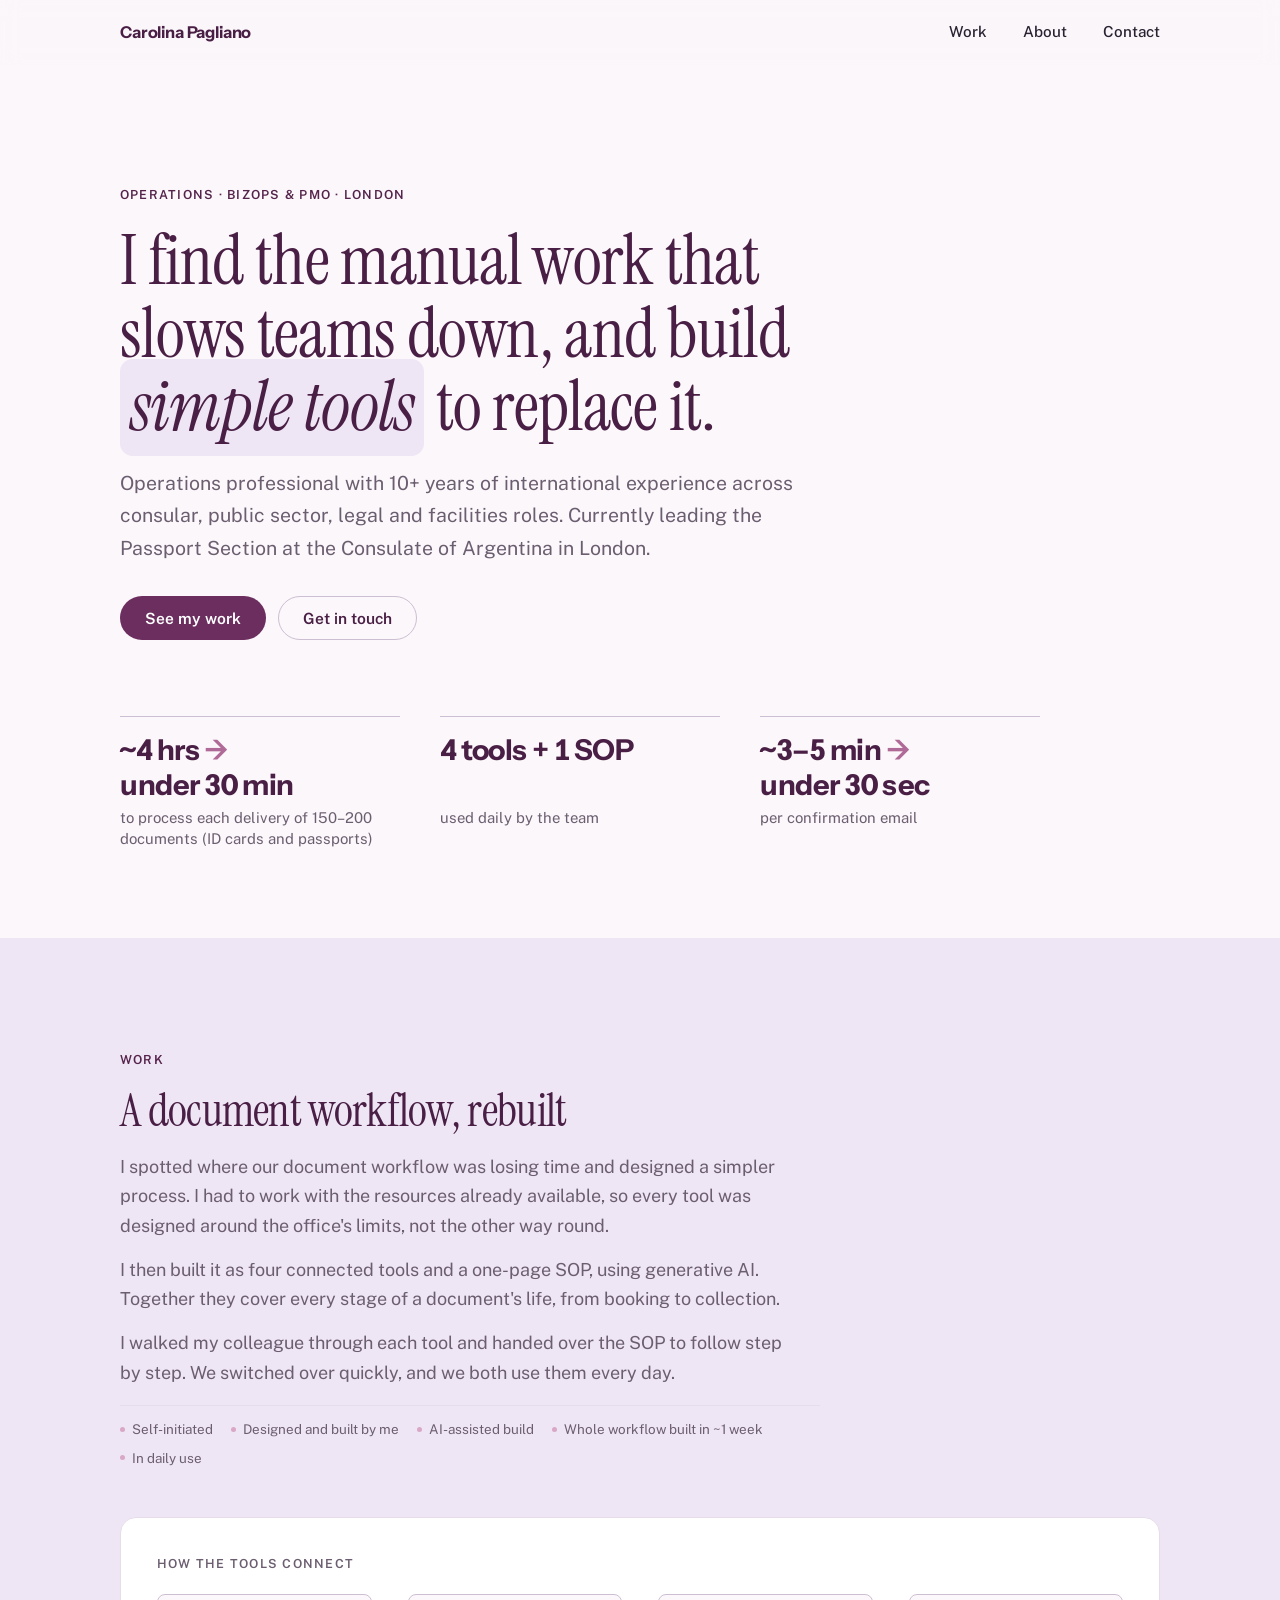
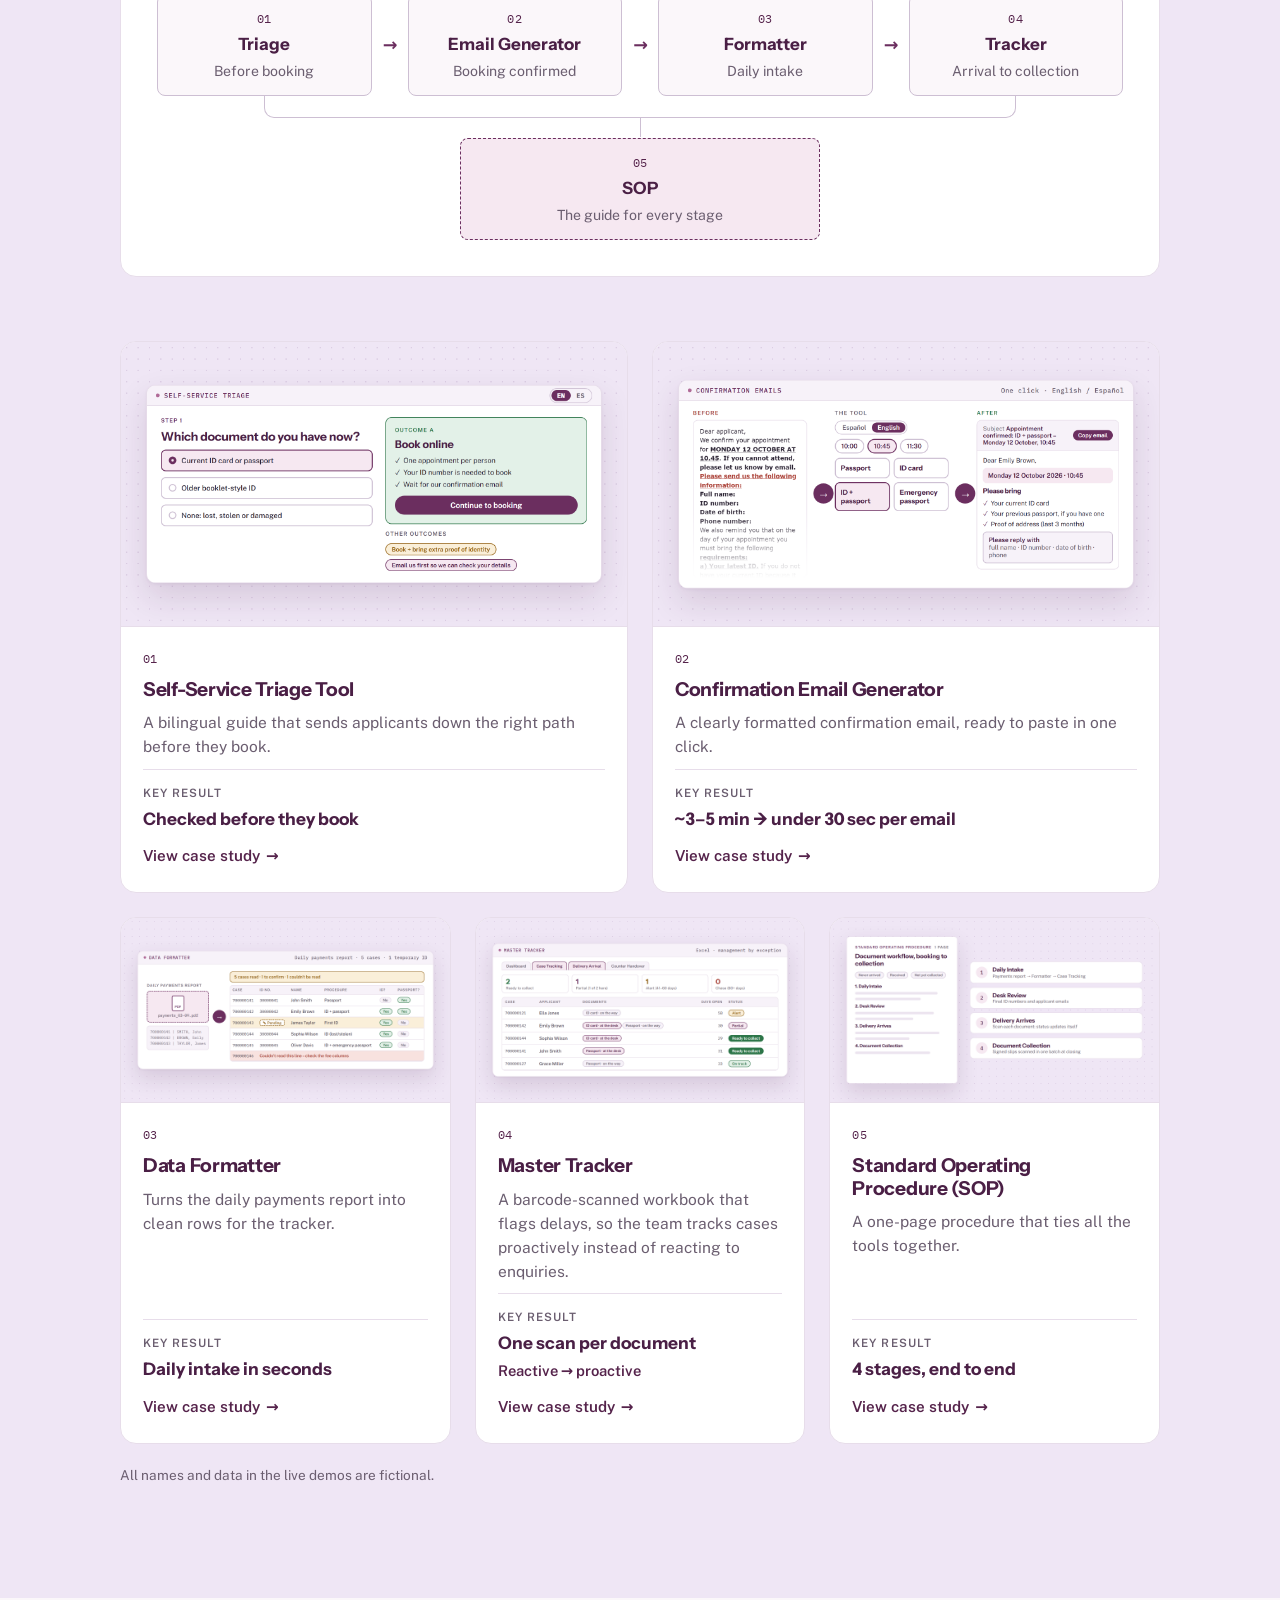
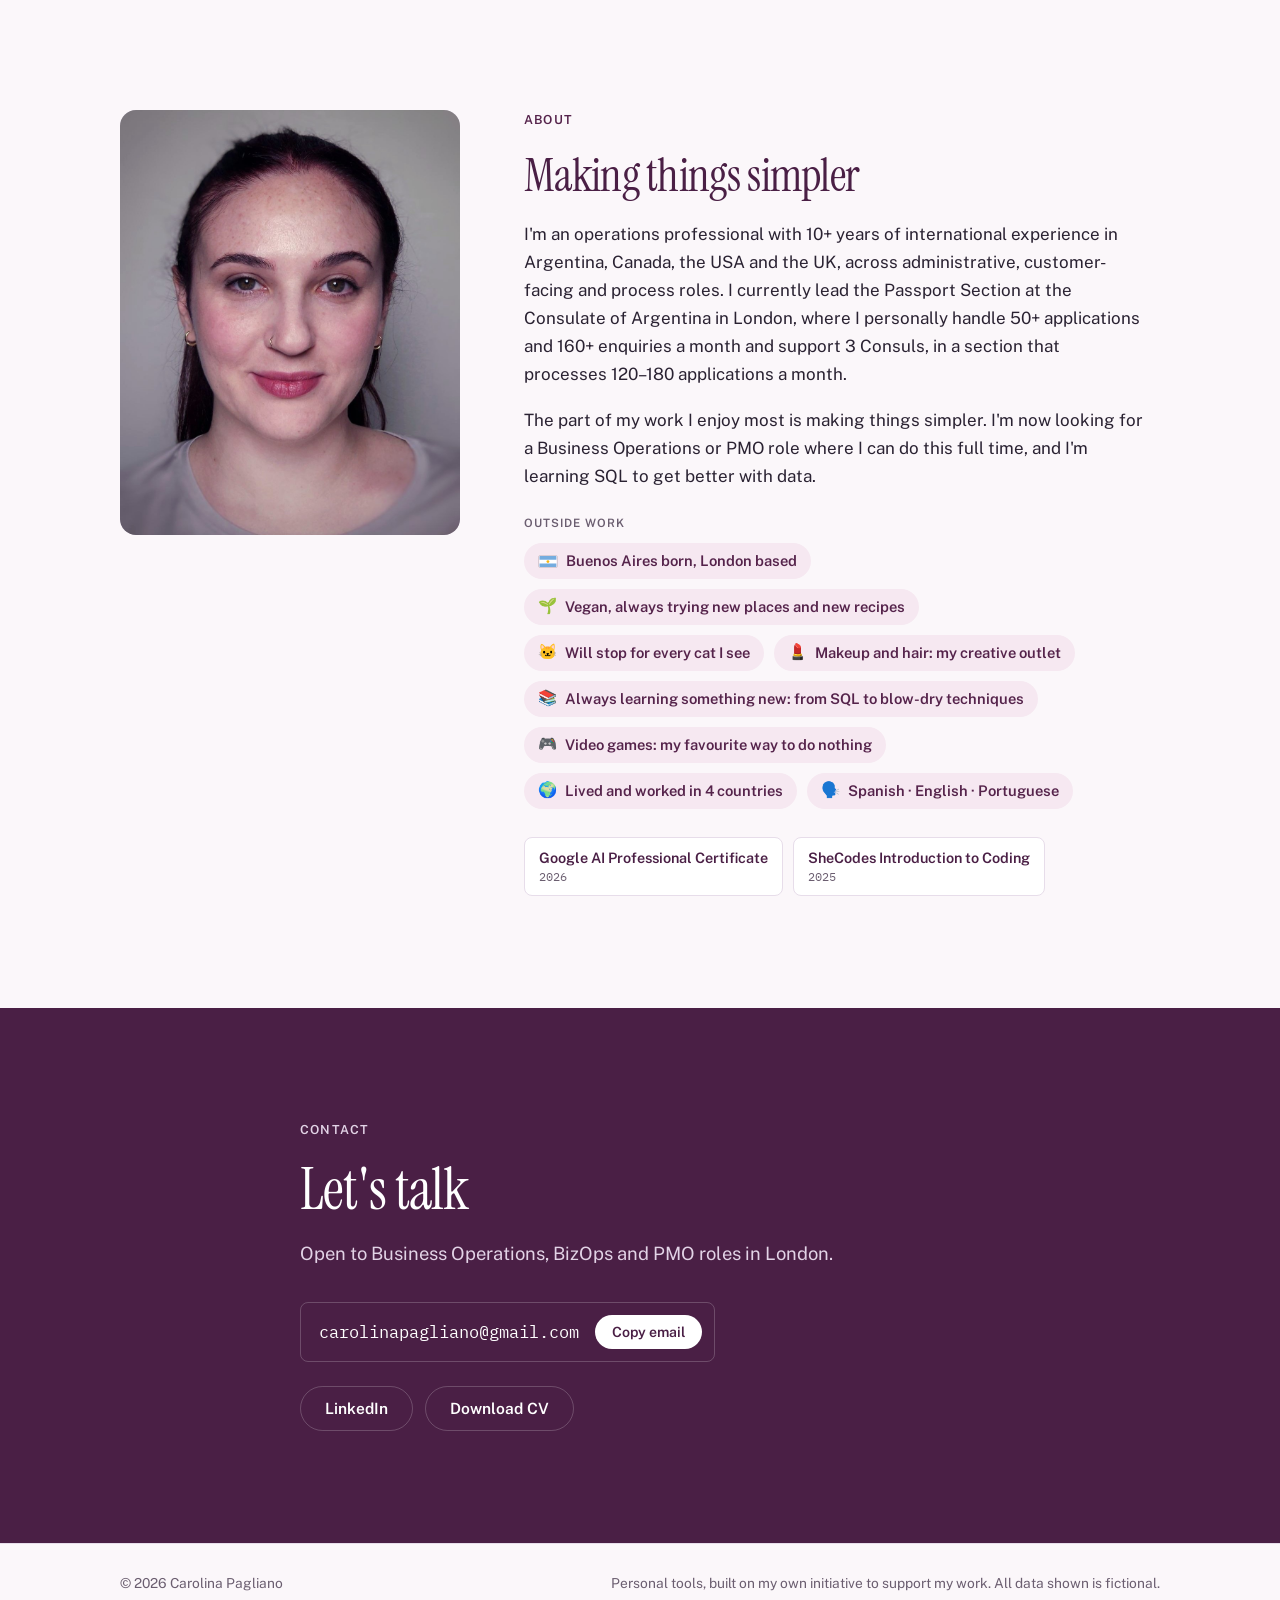
==== commit 46b23dbd: "final touches" ====
--- a/index.html
+++ b/index.html
@@ -8,16 +8,16 @@
 <meta property="og:type" content="website">
 <meta property="og:title" content="Carolina Pagliano · Operations &amp; Process Improvement">
 <meta property="og:description" content="Operations professional in London who builds simple, AI-assisted tools that replace manual work.">
-<meta property="og:image" content="https://caritopagliano.github.io/images/og-banner.png">
+<meta property="og:image" content="https://caritopagliano.github.io/images/og-banner.png?v=2">
 <meta property="og:image:width" content="1200">
 <meta property="og:image:height" content="630">
 <meta property="og:url" content="https://caritopagliano.github.io/">
 <meta name="twitter:card" content="summary_large_image">
 <meta name="twitter:title" content="Carolina Pagliano · Operations &amp; Process Improvement">
 <meta name="twitter:description" content="Operations professional in London who builds simple, AI-assisted tools that replace manual work.">
-<meta name="twitter:image" content="https://caritopagliano.github.io/images/og-banner.png">
-<link rel="icon" type="image/png" href="images/favicon.png">
-<link rel="apple-touch-icon" href="images/favicon.png">
+<meta name="twitter:image" content="https://caritopagliano.github.io/images/og-banner.png?v=2">
+<link rel="icon" type="image/png" href="images/favicon.png?v=2">
+<link rel="apple-touch-icon" href="images/favicon.png?v=2">
 <link rel="preconnect" href="https://fonts.googleapis.com">
 <link rel="preconnect" href="https://fonts.gstatic.com" crossorigin>
 <link rel="stylesheet" href="https://fonts.googleapis.com/css2?family=IBM+Plex+Mono:wght@400;500&family=Instrument+Serif:ital@0;1&family=Instrument+Sans:wght@500;600;700&family=Public+Sans:ital,wght@0,400;0,500;0,600;1,400&display=swap">
@@ -44,7 +44,7 @@
     <div class="wrap">
       <p class="eyebrow">Operations · BizOps &amp; PMO · London</p>
       <h1>I find the manual work that slows teams down, and build <em class="hl">simple tools</em> to replace it.</h1>
-      <p class="hero-sub">Operations professional with 10+ years across consular, public sector, legal and facilities environments. Currently leading the Passport Section at the Consulate of Argentina in London.</p>
+      <p class="hero-sub">Operations professional with 10+ years of international experience across consular, public sector, legal and facilities roles. Currently leading the Passport Section at the Consulate of Argentina in London.</p>
       <div class="hero-actions">
         <a class="btn btn-primary" href="#work">See my work</a>
         <a class="btn btn-secondary" href="#contact">Get in touch</a>
@@ -149,7 +149,7 @@
       <div class="about-text reveal">
         <p class="eyebrow">About</p>
         <h2>Making things simpler</h2>
-        <p>I'm an operations professional with 10+ years of experience in Argentina, Canada, the USA and the UK. I currently lead the Passport Section at the Consulate of Argentina in London, where I personally handle 50+ applications and 160+ enquiries a month and support 3 Consuls, in a section that processes 120–180 applications a month.</p>
+        <p>I'm an operations professional with 10+ years of international experience in Argentina, Canada, the USA and the UK, across administrative, customer-facing and process roles. I currently lead the Passport Section at the Consulate of Argentina in London, where I personally handle 50+ applications and 160+ enquiries a month and support 3 Consuls, in a section that processes 120–180 applications a month.</p>
         <p>The part of my work I enjoy most is making things simpler. I'm now looking for a Business Operations or PMO role where I can do this full time, and I'm learning SQL to get better with data.</p>
         <div class="outside">
           <span class="step-label" id="outside-label">Outside work</span>
--- a/styles.css
+++ b/styles.css
@@ -139,7 +139,7 @@
 img { max-width: 100%; display: block; }
 /* Brand serif on the two top heading levels only; h3, stats, key results, buttons and body stay in the sans */
 h1, h2 { font-family: var(--font-serif) !important; font-weight: 400 !important; letter-spacing: -0.005em; }
-h1 em.hl { font-style: italic; white-space: nowrap; padding: 0 0.08em; background: linear-gradient(transparent 58%, var(--highlight) 58%, var(--highlight) 92%, transparent 92%); }
+h1 em.hl { font-style: italic; white-space: nowrap; padding: 0.02em 0.14em 0.06em; border-radius: 0.18em; background: var(--highlight); }
 h1, h2, h3, h4 {
   font-family: var(--font-display);
   color: var(--heading);
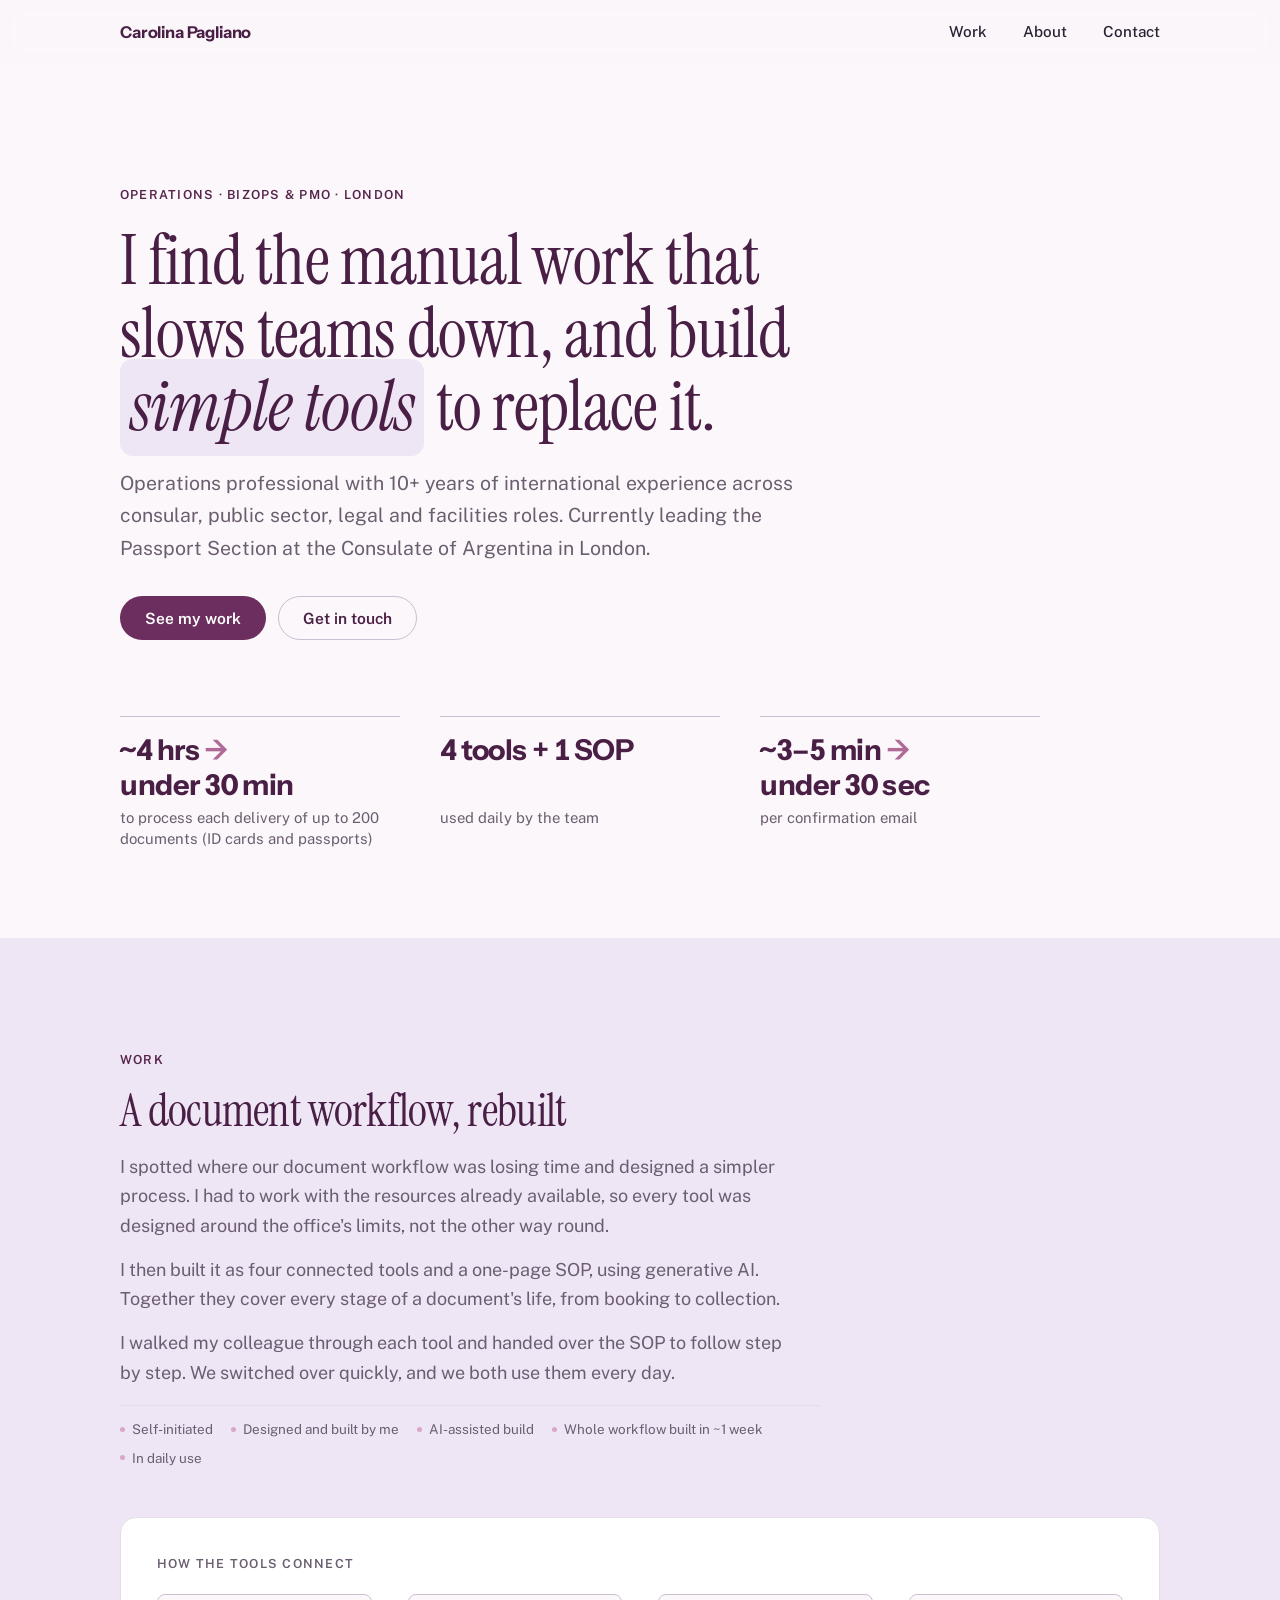
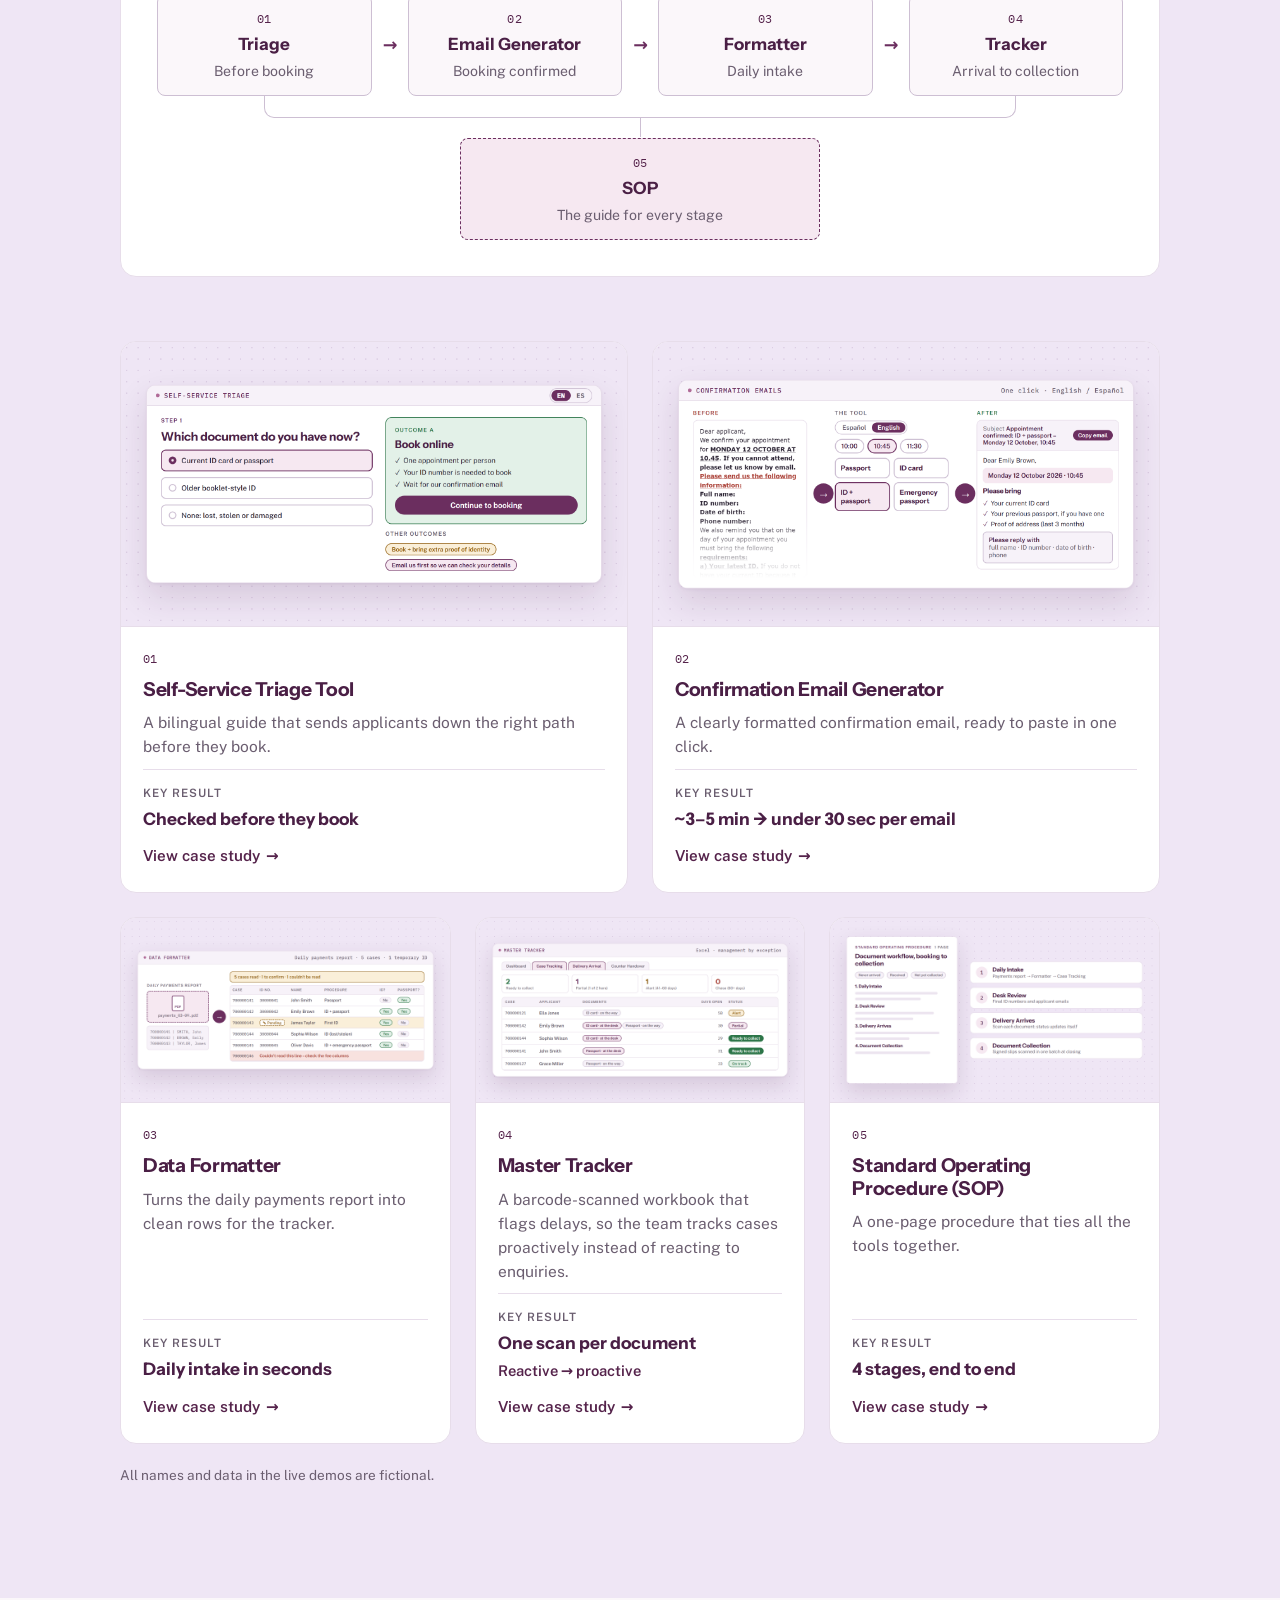
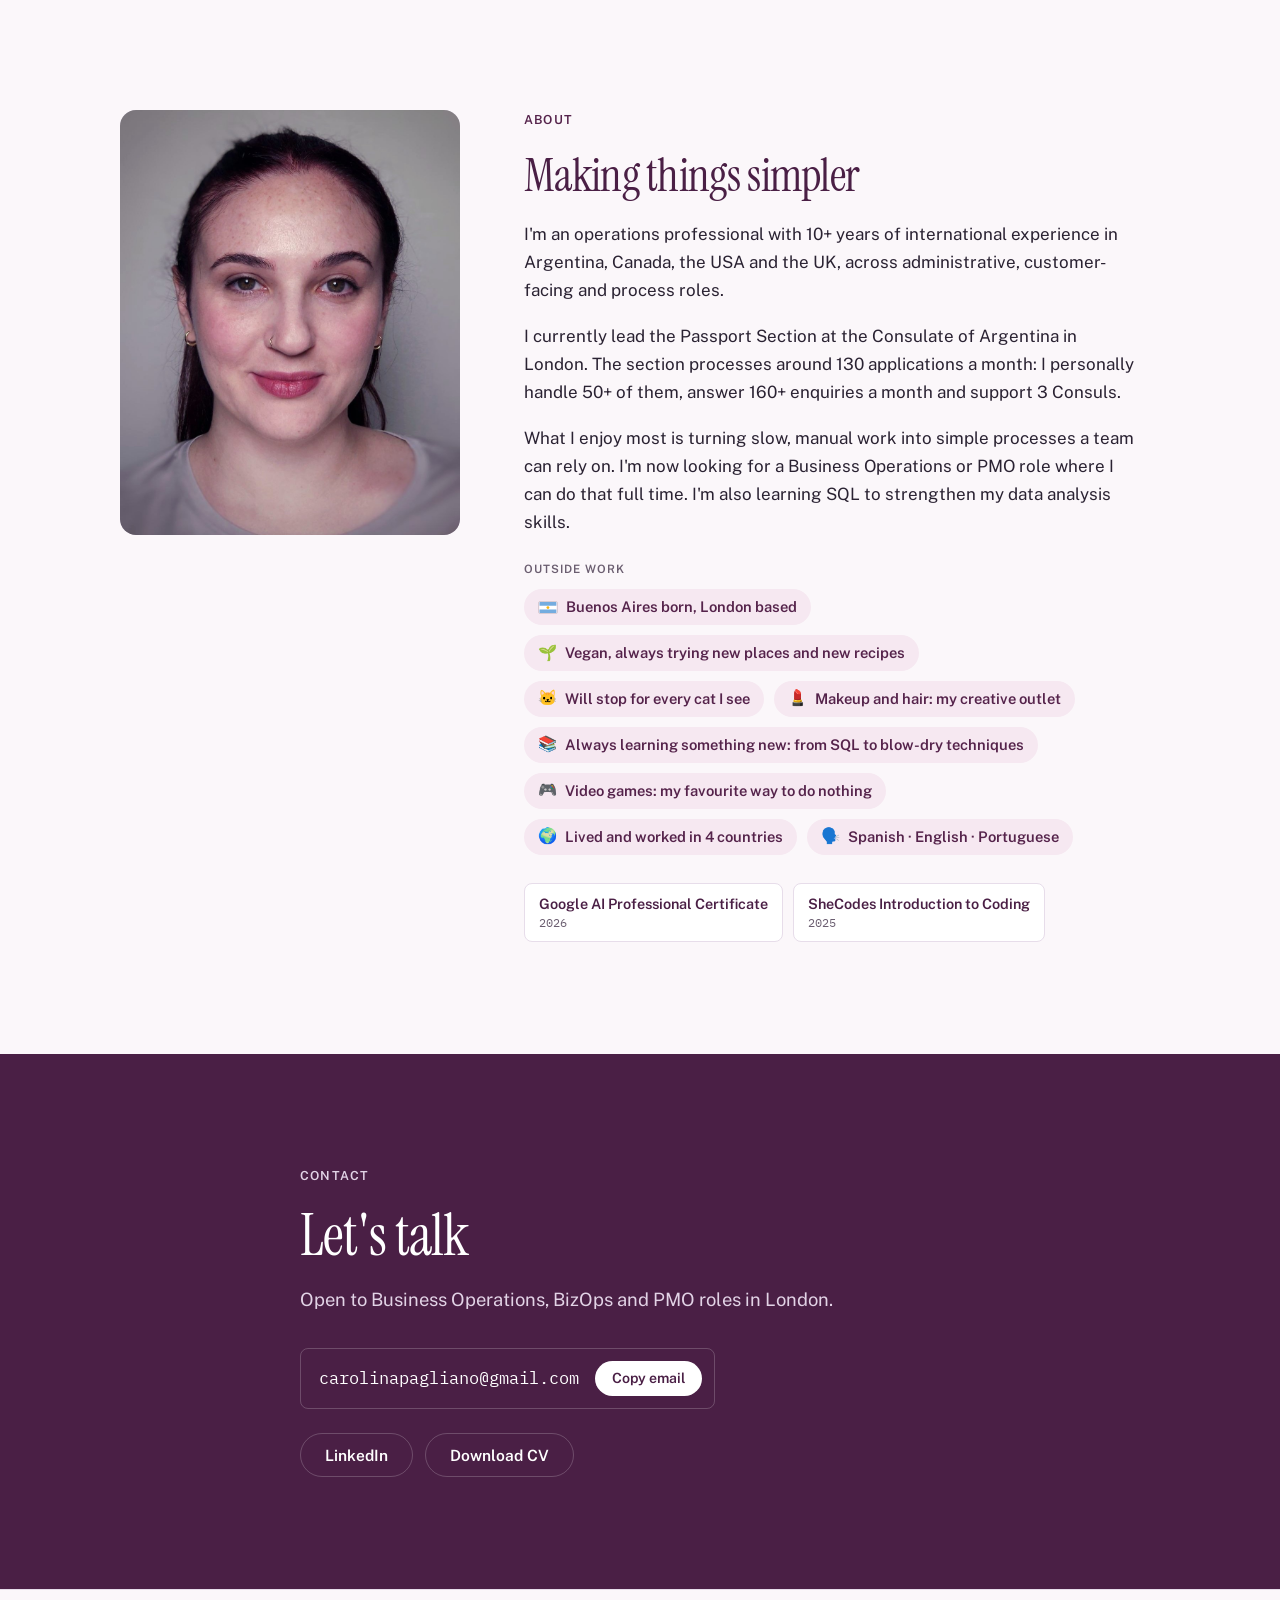
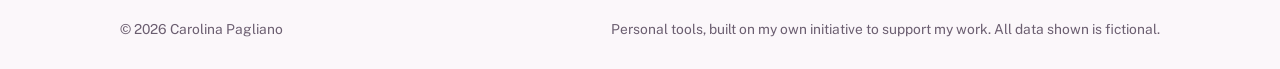
==== commit 7374b147: "Small tweaks" ====
--- a/index.html
+++ b/index.html
@@ -50,7 +50,7 @@
         <a class="btn btn-secondary" href="#contact">Get in touch</a>
       </div>
       <ul class="stats" aria-label="Key numbers">
-        <li class="stat"><span class="stat-value">~4&nbsp;hrs <span class="arrow" aria-label="down to">→</span> under&nbsp;30&nbsp;min</span><span class="stat-label">to process each delivery of 150–200 documents (ID cards and passports)</span></li>
+        <li class="stat"><span class="stat-value">~4&nbsp;hrs <span class="arrow" aria-label="down to">→</span> under&nbsp;30&nbsp;min</span><span class="stat-label">to process each delivery of up to 200 documents (ID cards and passports)</span></li>
         <li class="stat"><span class="stat-value">4 tools + 1 SOP</span><span class="stat-label">used daily by the team</span></li>
         <li class="stat"><span class="stat-value">~3–5&nbsp;min <span class="arrow" aria-label="down to">→</span> under&nbsp;30&nbsp;sec</span><span class="stat-label">per confirmation email</span></li>
       </ul>
@@ -149,8 +149,9 @@
       <div class="about-text reveal">
         <p class="eyebrow">About</p>
         <h2>Making things simpler</h2>
-        <p>I'm an operations professional with 10+ years of international experience in Argentina, Canada, the USA and the UK, across administrative, customer-facing and process roles. I currently lead the Passport Section at the Consulate of Argentina in London, where I personally handle 50+ applications and 160+ enquiries a month and support 3 Consuls, in a section that processes 120–180 applications a month.</p>
-        <p>The part of my work I enjoy most is making things simpler. I'm now looking for a Business Operations or PMO role where I can do this full time, and I'm learning SQL to get better with data.</p>
+        <p>I'm an operations professional with 10+ years of international experience in Argentina, Canada, the USA and the UK, across administrative, customer-facing and process roles.</p>
+        <p>I currently lead the Passport Section at the Consulate of Argentina in London. The section processes around 130 applications a month: I personally handle 50+ of them, answer 160+ enquiries a month and support 3 Consuls.</p>
+        <p>What I enjoy most is turning slow, manual work into simple processes a team can rely on. I'm now looking for a Business Operations or PMO role where I can do that full time. I'm also learning SQL to strengthen my data analysis skills.</p>
         <div class="outside">
           <span class="step-label" id="outside-label">Outside work</span>
           <ul class="outside-chips" aria-labelledby="outside-label">
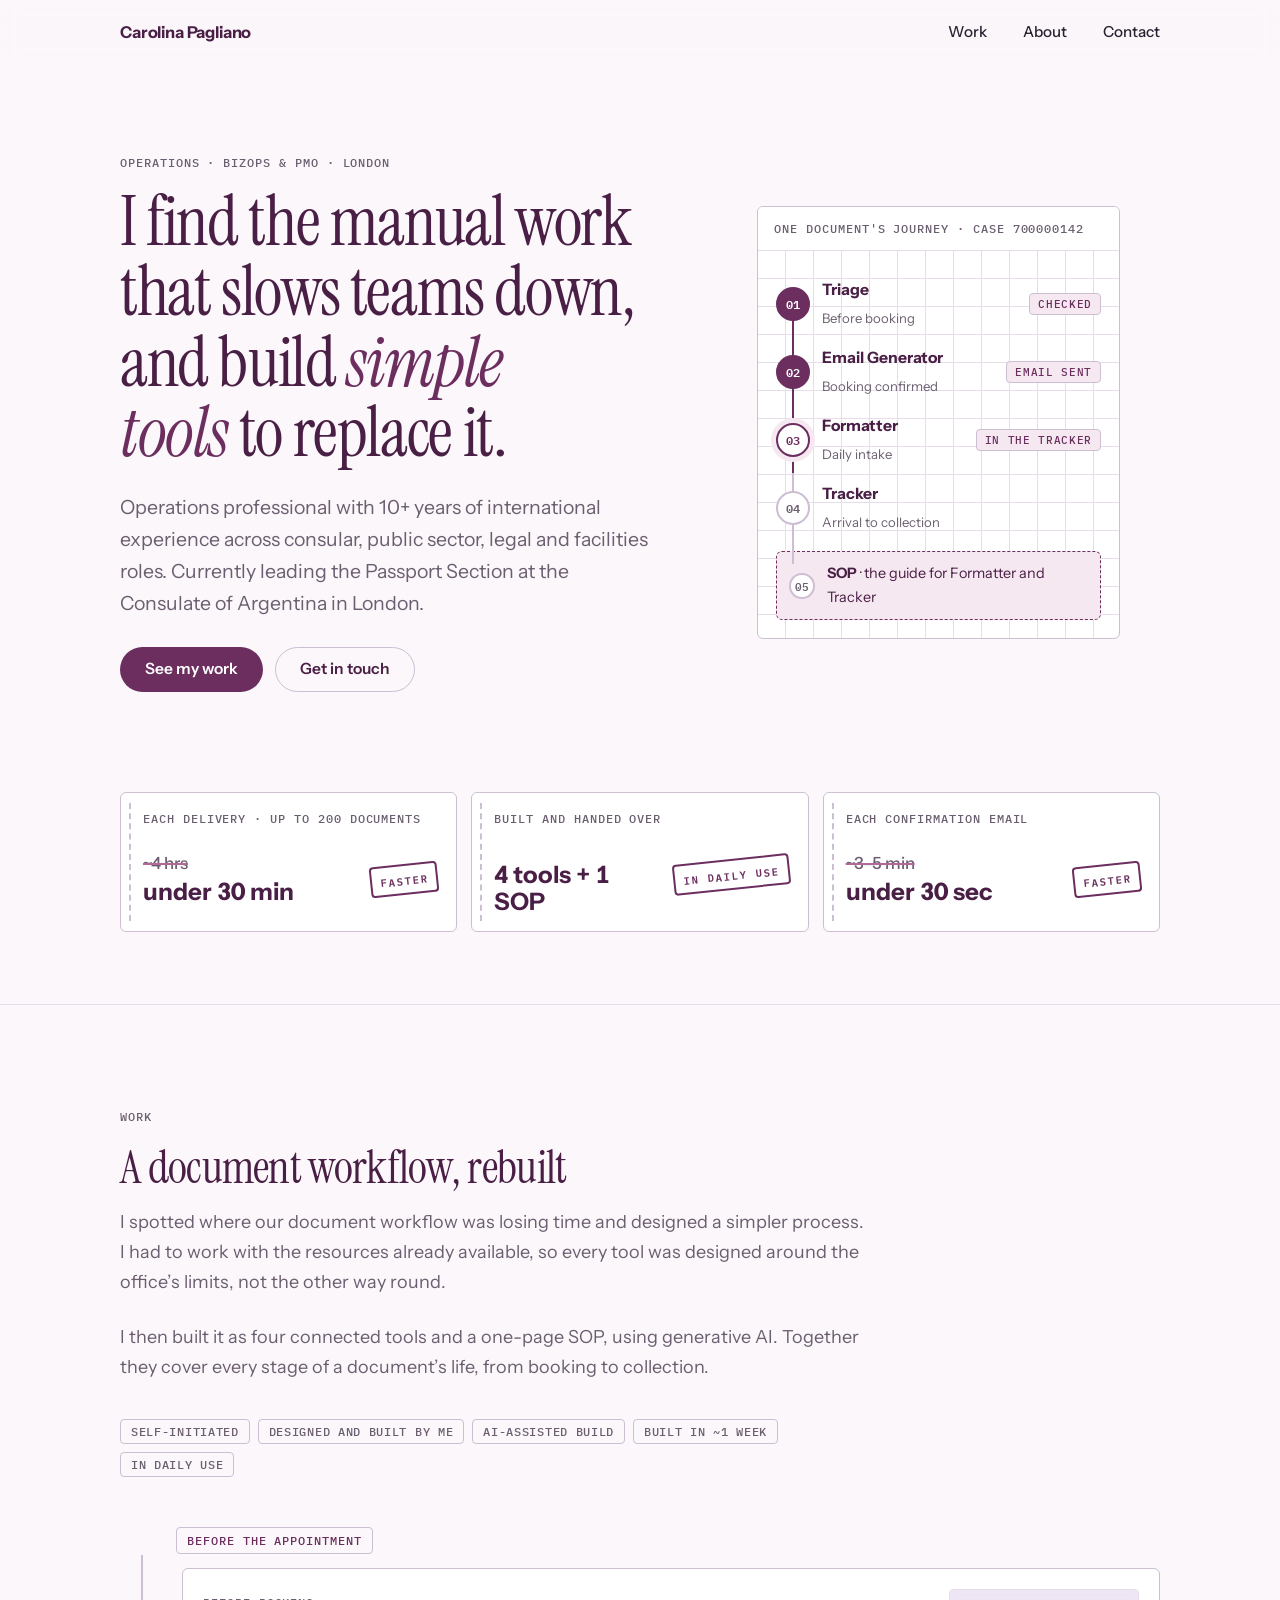
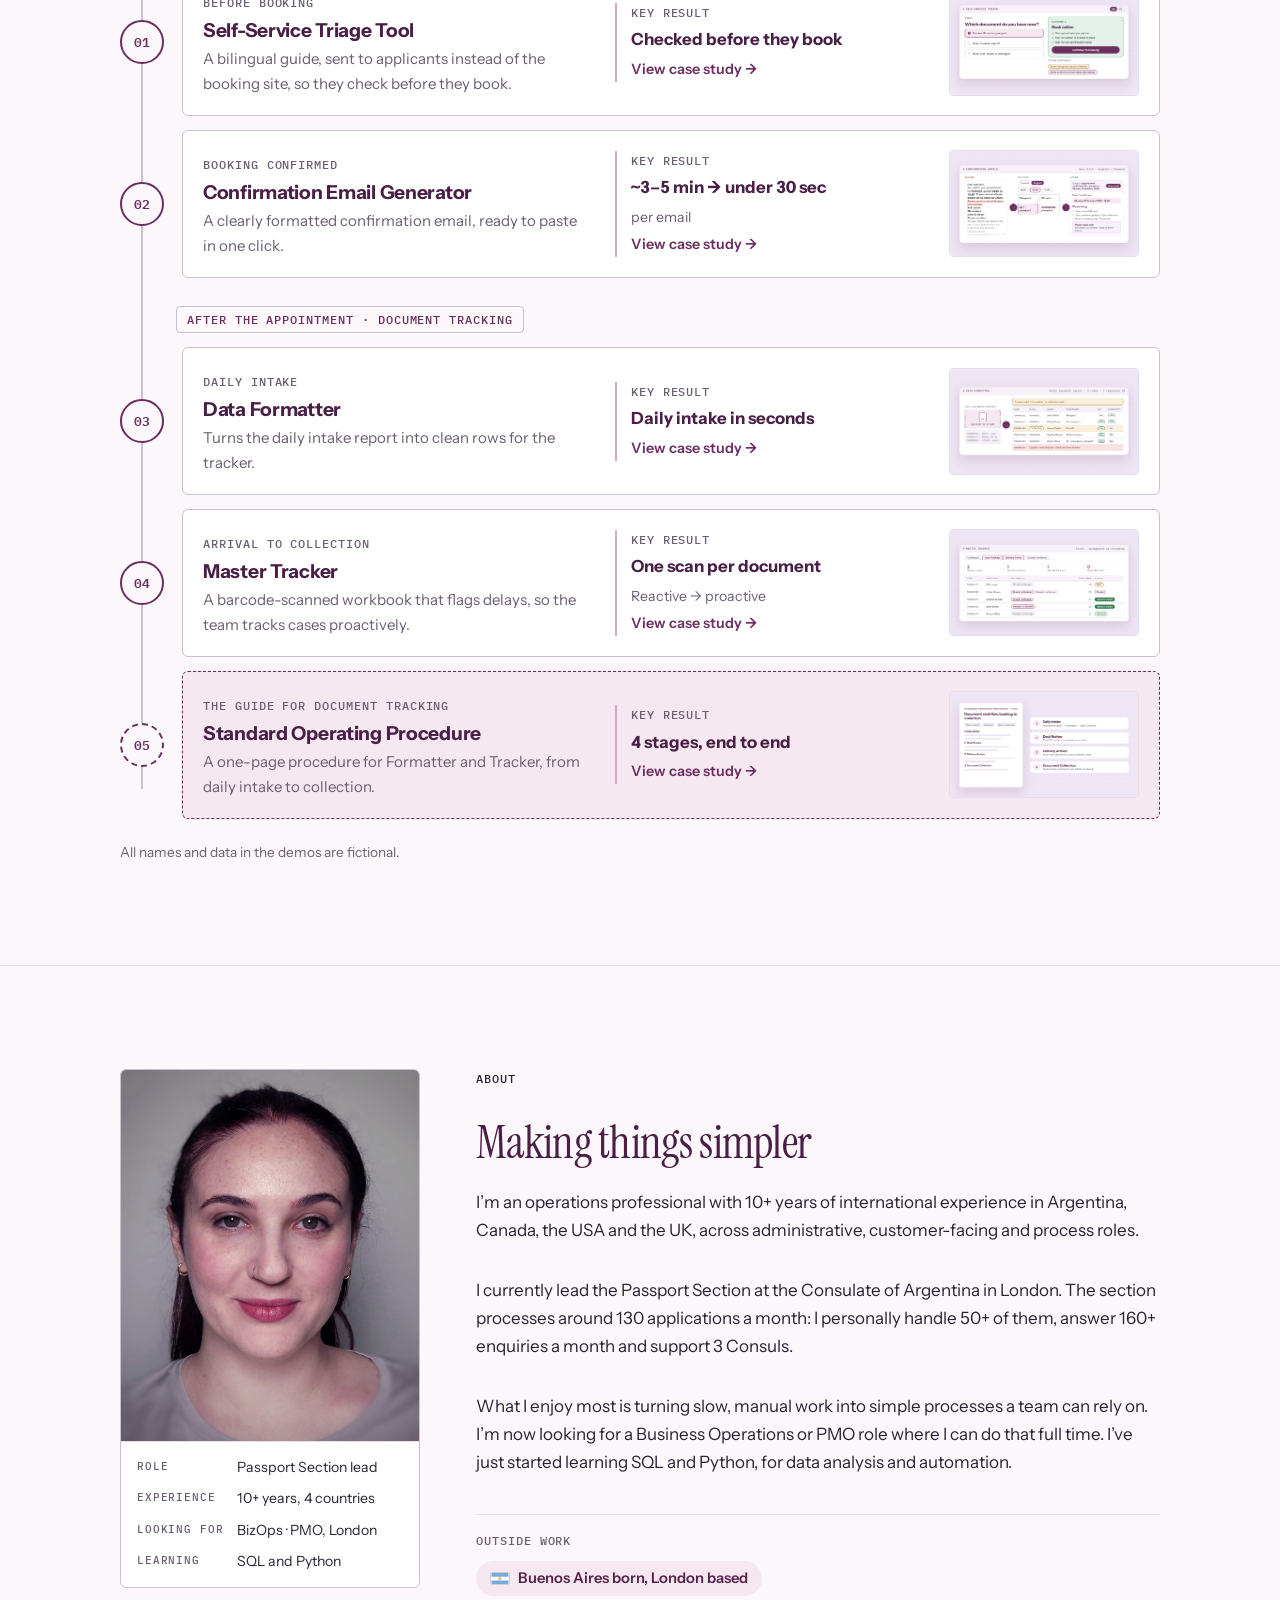
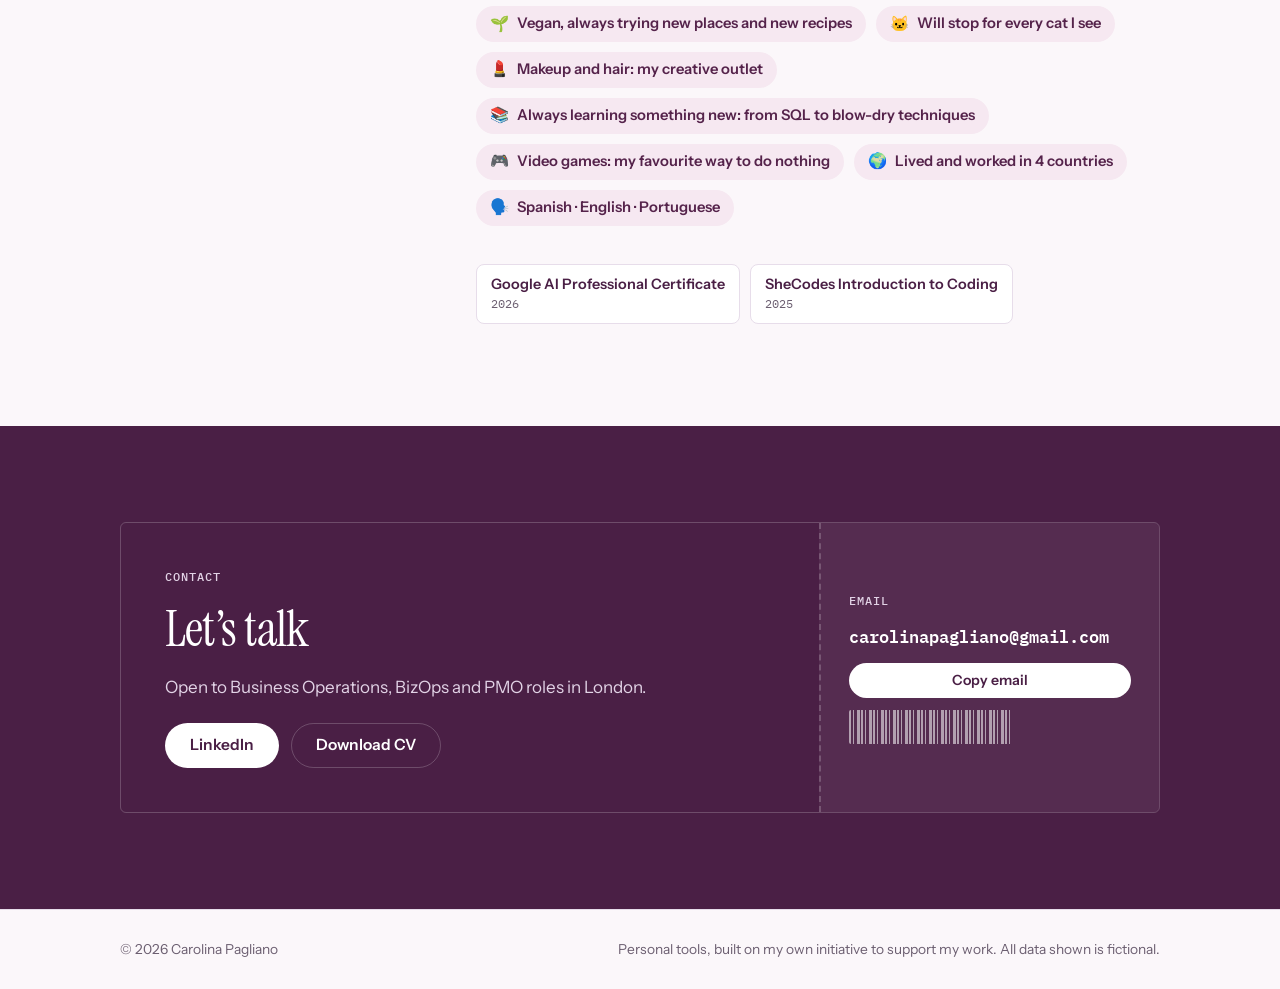
==== commit 92c30118: "Redesign" ====
--- a/index.html
+++ b/index.html
@@ -1,202 +1,334 @@
-<!doctype html>
-<html lang="en-GB">
-<head>
-<meta charset="utf-8">
-<meta name="viewport" content="width=device-width, initial-scale=1, viewport-fit=cover">
-<title>Carolina Pagliano · Operations &amp; Process Improvement</title>
-<meta name="description" content="Operations professional in London who builds simple, AI-assisted tools that replace manual work.">
-<meta property="og:type" content="website">
-<meta property="og:title" content="Carolina Pagliano · Operations &amp; Process Improvement">
-<meta property="og:description" content="Operations professional in London who builds simple, AI-assisted tools that replace manual work.">
-<meta property="og:image" content="https://caritopagliano.github.io/images/og-banner.png?v=2">
-<meta property="og:image:width" content="1200">
-<meta property="og:image:height" content="630">
-<meta property="og:url" content="https://caritopagliano.github.io/">
-<meta name="twitter:card" content="summary_large_image">
-<meta name="twitter:title" content="Carolina Pagliano · Operations &amp; Process Improvement">
-<meta name="twitter:description" content="Operations professional in London who builds simple, AI-assisted tools that replace manual work.">
-<meta name="twitter:image" content="https://caritopagliano.github.io/images/og-banner.png?v=2">
-<link rel="icon" type="image/png" href="images/favicon.png?v=2">
-<link rel="apple-touch-icon" href="images/favicon.png?v=2">
-<link rel="preconnect" href="https://fonts.googleapis.com">
-<link rel="preconnect" href="https://fonts.gstatic.com" crossorigin>
-<link rel="stylesheet" href="https://fonts.googleapis.com/css2?family=IBM+Plex+Mono:wght@400;500&family=Instrument+Serif:ital@0;1&family=Instrument+Sans:wght@500;600;700&family=Public+Sans:ital,wght@0,400;0,500;0,600;1,400&display=swap">
-<link rel="stylesheet" href="styles.css">
-</head>
-<body>
-<a class="skip-link" href="#main">Skip to content</a>
-
-<header class="site-header">
-  <div class="wrap nav">
-    <a class="brand" href="#top"><span class="brand-full">Carolina Pagliano</span><span class="brand-short">C<span class="brand-mark">.</span>P</span></a>
-    <nav class="nav-links" aria-label="Main">
-      <a href="#work">Work</a>
-      <a href="#about">About</a>
-      <a href="#contact">Contact</a>
-    </nav>
-  </div>
-</header>
-
-<main id="main">
-
-  <!-- 1. HERO -->
-  <section class="hero" id="top">
-    <div class="wrap">
-      <p class="eyebrow">Operations · BizOps &amp; PMO · London</p>
-      <h1>I find the manual work that slows teams down, and build <em class="hl">simple tools</em> to replace it.</h1>
-      <p class="hero-sub">Operations professional with 10+ years of international experience across consular, public sector, legal and facilities roles. Currently leading the Passport Section at the Consulate of Argentina in London.</p>
-      <div class="hero-actions">
-        <a class="btn btn-primary" href="#work">See my work</a>
-        <a class="btn btn-secondary" href="#contact">Get in touch</a>
-      </div>
-      <ul class="stats" aria-label="Key numbers">
-        <li class="stat"><span class="stat-value">~4&nbsp;hrs <span class="arrow" aria-label="down to">→</span> under&nbsp;30&nbsp;min</span><span class="stat-label">to process each delivery of up to 200 documents (ID cards and passports)</span></li>
-        <li class="stat"><span class="stat-value">4 tools + 1 SOP</span><span class="stat-label">used daily by the team</span></li>
-        <li class="stat"><span class="stat-value">~3–5&nbsp;min <span class="arrow" aria-label="down to">→</span> under&nbsp;30&nbsp;sec</span><span class="stat-label">per confirmation email</span></li>
-      </ul>
-    </div>
-  </section>
-
-  <!-- 2. BODY OF WORK -->
-  <section class="section section--soft" id="work">
-    <div class="wrap">
-      <div class="section-head reveal">
-        <p class="eyebrow">Work</p>
-        <h2>A document workflow, rebuilt</h2>
-        <p class="intro">I spotted where our document workflow was losing time and designed a simpler process. I had to work with the resources already available, so every tool was designed around the office's limits, not the other way round.</p>
-        <p class="intro">I then built it as four connected tools and a one-page SOP, using generative AI. Together they cover every stage of a document's life, from booking to collection.</p>
-        <p class="intro">I walked my colleague through each tool and handed over the SOP to follow step by step. We switched over quickly, and we both use them every day.</p>
-        <ul class="role-strip" aria-label="My role"><li>Self-initiated</li><li>Designed and built by me</li><li>AI-assisted build</li><li>Whole workflow built in ~1 week</li><li>In daily use</li></ul>
-      </div>
-
-      <div class="flow reveal" role="figure" aria-label="How the four tools and the SOP connect: Triage before booking, Email Generator once booking is confirmed, Formatter for daily intake, Tracker from arrival to collection, with the SOP as the guide for every stage">
-        <p class="flow-title">How the tools connect</p>
-        <ol class="flow-steps">
-          <li class="flow-step"><div class="flow-box"><span class="flow-num">01</span><span class="flow-name">Triage</span><span class="flow-desc">Before booking</span></div></li>
-          <li class="flow-step"><div class="flow-box"><span class="flow-num">02</span><span class="flow-name">Email Generator</span><span class="flow-desc">Booking confirmed</span></div></li>
-          <li class="flow-step"><div class="flow-box"><span class="flow-num">03</span><span class="flow-name">Formatter</span><span class="flow-desc">Daily intake</span></div></li>
-          <li class="flow-step"><div class="flow-box"><span class="flow-num">04</span><span class="flow-name">Tracker</span><span class="flow-desc">Arrival to collection</span></div></li>
-        </ol>
-        <div class="flow-tie" aria-hidden="true"></div>
-        <div class="flow-sop"><div class="flow-box"><span class="flow-num">05</span><span class="flow-name">SOP</span><span class="flow-desc">The guide for every stage</span></div></div>
-      </div>
-
-      <div class="cards">
-        <article class="card reveal">
-          <img class="card-img" src="images/01-triage.png" alt="Illustration of the triage tool" width="1600" height="900" loading="lazy">
-          <div class="card-body">
-            <span class="flow-num">01</span>
-            <h3>Self-Service Triage Tool</h3>
-            <p>A bilingual guide that sends applicants down the right path before they book.</p>
-            <div class="card-metric"><span>Key result</span><strong>Checked before they book</strong></div>
-            <a class="card-link" href="triage.html">View case study <span class="arrow" aria-hidden="true">→</span></a>
-          </div>
-        </article>
-
-        <article class="card reveal">
-          <img class="card-img" src="images/02-email-generator.png" alt="Illustration of the email generator, showing an old email beside the new formatted one" width="1600" height="900" loading="lazy">
-          <div class="card-body">
-            <span class="flow-num">02</span>
-            <h3>Confirmation Email Generator</h3>
-            <p>A clearly formatted confirmation email, ready to paste in one click.</p>
-            <div class="card-metric"><span>Key result</span><strong>~3–5 min → under 30 sec per email</strong></div>
-            <a class="card-link" href="email-generator.html">View case study <span class="arrow" aria-hidden="true">→</span></a>
-          </div>
-        </article>
-
-        <article class="card reveal">
-          <img class="card-img" src="images/03-formatter.png" alt="Illustration of the formatter" width="1600" height="900" loading="lazy">
-          <div class="card-body">
-            <span class="flow-num">03</span>
-            <h3>Data Formatter</h3>
-            <p>Turns the daily payments report into clean rows for the tracker.</p>
-            <div class="card-metric"><span>Key result</span><strong>Daily intake in seconds</strong></div>
-            <a class="card-link" href="formatter.html">View case study <span class="arrow" aria-hidden="true">→</span></a>
-          </div>
-        </article>
-
-        <article class="card reveal">
-          <img class="card-img" src="images/04-tracker.png" alt="Illustration of the master tracker" width="1600" height="900" loading="lazy">
-          <div class="card-body">
-            <span class="flow-num">04</span>
-            <h3>Master Tracker</h3>
-            <p>A barcode-scanned workbook that flags delays, so the team tracks cases proactively instead of reacting to enquiries.</p>
-            <div class="card-metric"><span>Key result</span><strong>One scan per document</strong><em>Reactive → proactive</em></div>
-            <a class="card-link" href="tracker.html">View case study <span class="arrow" aria-hidden="true">→</span></a>
-          </div>
-        </article>
-
-        <article class="card reveal">
-          <img class="card-img" src="images/05-sop.png" alt="Illustration of the one-page SOP" width="1600" height="900" loading="lazy">
-          <div class="card-body">
-            <span class="flow-num">05</span>
-            <h3>Standard Operating Procedure (SOP)</h3>
-            <p>A one-page procedure that ties all the tools together.</p>
-            <div class="card-metric"><span>Key result</span><strong>4 stages, end to end</strong></div>
-            <a class="card-link" href="sop.html">View case study <span class="arrow" aria-hidden="true">→</span></a>
-          </div>
-        </article>
-      </div>
-
-      <p class="demo-disclaimer">All names and data in the live demos are fictional.</p>
-    </div>
-  </section>
-
-  <!-- 3. ABOUT -->
-  <section class="section" id="about">
-    <div class="wrap about">
-      <img class="about-photo reveal" src="images/photo.jpg" alt="Carolina Pagliano" width="959" height="1198" loading="lazy">
-      <div class="about-text reveal">
-        <p class="eyebrow">About</p>
-        <h2>Making things simpler</h2>
-        <p>I'm an operations professional with 10+ years of international experience in Argentina, Canada, the USA and the UK, across administrative, customer-facing and process roles.</p>
-        <p>I currently lead the Passport Section at the Consulate of Argentina in London. The section processes around 130 applications a month: I personally handle 50+ of them, answer 160+ enquiries a month and support 3 Consuls.</p>
-        <p>What I enjoy most is turning slow, manual work into simple processes a team can rely on. I'm now looking for a Business Operations or PMO role where I can do that full time. I'm also learning SQL to strengthen my data analysis skills.</p>
-        <div class="outside">
-          <span class="step-label" id="outside-label">Outside work</span>
-          <ul class="outside-chips" aria-labelledby="outside-label">
-            <li class="outside-chip"><svg class="flag-ar" viewBox="0 0 18 12" aria-hidden="true"><rect width="18" height="12" fill="#ffffff"/><rect width="18" height="4" fill="#74ACDF"/><rect y="8" width="18" height="4" fill="#74ACDF"/><circle cx="9" cy="6" r="1.5" fill="#F6B40E"/></svg>Buenos Aires born, London based</li>
-            <li class="outside-chip"><span class="chip-icon" aria-hidden="true">🌱</span>Vegan, always trying new places and new recipes</li>
-            <li class="outside-chip"><span class="chip-icon" aria-hidden="true">🐱</span>Will stop for every cat I see</li>
-            <li class="outside-chip"><span class="chip-icon" aria-hidden="true">💄</span>Makeup and hair: my creative outlet</li>
-            <li class="outside-chip"><span class="chip-icon" aria-hidden="true">📚</span>Always learning something new: from SQL to blow-dry techniques</li>
-            <li class="outside-chip"><span class="chip-icon" aria-hidden="true">🎮</span>Video games: my favourite way to do nothing</li>
-            <li class="outside-chip"><span class="chip-icon" aria-hidden="true">🌍</span>Lived and worked in 4 countries</li>
-            <li class="outside-chip"><span class="chip-icon" aria-hidden="true">🗣️</span>Spanish · English · Portuguese</li>
-          </ul>
-        </div>
-        <ul class="badges" aria-label="Certifications">
-          <li class="badge"><strong>Google AI Professional Certificate</strong><span>2026</span></li>
-          <li class="badge"><strong>SheCodes Introduction to Coding</strong><span>2025</span></li>        </ul>
-      </div>
-    </div>
-  </section>
-
-  <!-- 4. CONTACT -->
-  <section class="section contact" id="contact">
-    <div class="wrap contact-inner reveal">
-      <p class="eyebrow">Contact</p>
-      <h2>Let's talk</h2>
-      <p class="contact-line">Open to Business Operations, BizOps and PMO roles in London.</p>
-      <div class="email-row">
-        <span class="email-text" id="email">carolinapagliano@gmail.com</span>
-        <button class="btn btn-light btn-small" type="button" data-copy="carolinapagliano@gmail.com" aria-live="polite">Copy email</button>
-      </div>
-      <div class="contact-actions">
-        <a class="btn btn-ghost-light" href="https://www.linkedin.com/in/carolina-pagliano" target="_blank" rel="noopener">LinkedIn</a>
-        <a class="btn btn-ghost-light" href="Carolina-Pagliano-CV.pdf" target="_blank" rel="noopener">Download CV</a>
-      </div>
-    </div>
-  </section>
-</main>
-
-<footer class="site-footer">
-  <div class="wrap">
-    <span>© <span id="year">2026</span> Carolina Pagliano</span>
-    <span>Personal tools, built on my own initiative to support my work. All data shown is fictional.</span>
-  </div>
-</footer>
-
-<script src="site.js"></script>
-</body>
-</html>
+<!doctype html>
+<html lang="en-GB">
+<head>
+<meta charset="utf-8">
+<meta name="viewport" content="width=device-width, initial-scale=1, viewport-fit=cover">
+<meta name="theme-color" content="#FBF7FA">
+<title>Carolina Pagliano · Operations &amp; Process Improvement</title>
+<meta name="description" content="Operations professional in London who builds simple, AI-assisted tools that replace manual work.">
+<meta property="og:type" content="website">
+<meta property="og:title" content="Carolina Pagliano · Operations &amp; Process Improvement">
+<meta property="og:description" content="Operations professional in London who builds simple, AI-assisted tools that replace manual work.">
+<meta property="og:image" content="https://caritopagliano.github.io/images/og-banner.png?v=2">
+<meta property="og:image:width" content="1200">
+<meta property="og:image:height" content="630">
+<meta property="og:url" content="https://caritopagliano.github.io/">
+<meta name="twitter:card" content="summary_large_image">
+<meta name="twitter:title" content="Carolina Pagliano · Operations &amp; Process Improvement">
+<meta name="twitter:description" content="Operations professional in London who builds simple, AI-assisted tools that replace manual work.">
+<meta name="twitter:image" content="https://caritopagliano.github.io/images/og-banner.png?v=2">
+<link rel="icon" type="image/png" href="images/favicon.png?v=2">
+<link rel="apple-touch-icon" href="images/favicon.png?v=2">
+<link rel="preconnect" href="https://fonts.googleapis.com">
+<link rel="preconnect" href="https://fonts.gstatic.com" crossorigin>
+<link rel="stylesheet" href="https://fonts.googleapis.com/css2?family=IBM+Plex+Mono:wght@400;500;600&family=Instrument+Serif:ital@0;1&family=Instrument+Sans:wght@400;500;600;700&display=swap">
+<link rel="stylesheet" href="styles.css?v=8">
+<style>
+  /* Redesign prototype: three families only (Instrument Serif headings, Instrument Sans text, Plex Mono "case" labels),
+     hairline borders instead of soft shadows, one small corner radius, and the document's journey as the visual language. */
+  :root { --font-body: "Instrument Sans", "Segoe UI", system-ui, sans-serif; --r: 6px; }
+  body { font-family: var(--font-body); }
+  a, button { touch-action: manipulation; }
+  .mono { font-family: var(--font-mono); font-size: .74rem; font-weight: 500; letter-spacing: .08em; text-transform: uppercase; color: var(--muted); }
+  .grid-paper { background-image: linear-gradient(var(--line) 1px, transparent 1px), linear-gradient(90deg, var(--line) 1px, transparent 1px); background-size: 28px 28px; background-position: -1px -1px; }
+
+  /* ---------- Hero ---------- */
+  .x-hero { padding-block: clamp(40px, 7vw, 88px) clamp(40px, 6vw, 72px); }
+  .x-hero .wrap { display: grid; gap: 40px; align-items: center; }
+  @media (min-width: 980px) { .x-hero .wrap { grid-template-columns: minmax(0, 1.1fr) minmax(0, .9fr); gap: 56px; } }
+  .x-hero h1 { font-size: clamp(2.5rem, 1.6rem + 3.4vw, 4.4rem); line-height: 1.02; letter-spacing: -.02em; margin-top: 14px; }
+  .x-hero h1 em { font-style: italic; color: var(--primary); }
+  .x-hero .hero-sub { margin-top: 22px; }
+  .x-hero .hero-actions { margin-top: 28px; }
+
+  /* The journey: one case moving through the five stages, once, then it stops */
+  .journey { position: relative; border: 1px solid var(--line-strong); border-radius: var(--r); background-color: var(--surface); overflow: hidden; }
+  .journey-top { display: flex; justify-content: space-between; align-items: center; padding: 12px 16px; border-bottom: 1px solid var(--line); background: var(--surface); }
+  .journey-body { position: relative; padding: 26px 18px 18px; }
+  .j-line { position: absolute; left: 34px; top: 40px; bottom: 74px; width: 2px; background: var(--line-strong); }
+  .j-fill { position: absolute; left: 0; top: 0; width: 100%; height: 0; background: var(--primary); transition: height .6s ease; }
+  .j-stations { list-style: none; margin: 0; padding: 0; display: grid; gap: 14px; position: relative; }
+  .j-st { display: grid; grid-template-columns: 34px 1fr auto; align-items: center; gap: 12px; }
+  .j-dot { width: 34px; height: 34px; border-radius: 50%; border: 2px solid var(--line-strong); background: var(--surface); display: grid; place-items: center; font: 600 .74rem var(--font-mono); color: var(--muted); transition: background-color .3s, border-color .3s, color .3s; z-index: 1; }
+  .j-st b { display: block; color: var(--heading); font-size: .98rem; }
+  .j-st span.j-when { font-size: .82rem; color: var(--muted); }
+  .j-tag { font: 500 .7rem var(--font-mono); letter-spacing: .06em; text-transform: uppercase; padding: 3px 8px; border: 1px solid transparent; border-radius: 4px; color: transparent; transition: color .3s, border-color .3s, background-color .3s; white-space: nowrap; }
+  .j-st.done .j-dot { background: var(--primary); border-color: var(--primary); color: #fff; }
+  .j-st.now .j-dot { border-color: var(--primary); color: var(--primary); box-shadow: 0 0 0 5px var(--primary-soft); }
+  .j-st.done .j-tag, .j-st.now .j-tag { color: var(--primary); border-color: var(--line-strong); background: var(--primary-soft); }
+  .j-sop { margin-top: 16px; display: flex; align-items: center; gap: 12px; padding: 10px 12px; border: 1px dashed var(--primary); border-radius: var(--r); color: var(--heading); font-size: .9rem; transition: background-color .3s; }
+  .j-sop.on { background: var(--primary-soft); }
+  .j-sop .j-dot { width: 26px; height: 26px; font-size: .66rem; }
+  .j-env { position: absolute; right: 18px; top: 18px; padding: 7px 10px; border: 1px solid var(--line-strong); border-radius: 4px; background: var(--surface); box-shadow: 0 6px 14px rgb(var(--shadow-c) / .12); font: 500 .7rem/1.35 var(--font-mono); color: var(--ink); text-align: right; transition: transform .6s cubic-bezier(.4,.1,.2,1); }
+  .j-env b { display: block; font-family: var(--font-body); font-size: .84rem; color: var(--heading); }
+  .j-replay { font: 600 .82rem var(--font-body); color: var(--primary); background: none; border: 0; padding: 0; cursor: pointer; text-decoration: underline; text-underline-offset: 3px; }
+  .j-replay[hidden] { display: none; }
+
+  @media (max-width: 520px) { .j-st { grid-template-columns: 34px 1fr; } .j-tag { grid-column: 2; justify-self: start; margin-top: -4px; } }
+
+  /* ---------- Stats as tear-off slips ---------- */
+  .tslips { list-style: none; margin: 44px 0 0; padding: 0; display: grid; gap: 14px; grid-column: 1 / -1; }
+  @media (min-width: 760px) { .tslips { grid-template-columns: repeat(3, 1fr); } }
+  .tslip { position: relative; display: grid; grid-template-columns: 1fr auto; gap: 6px 14px; padding: 16px 18px 16px 22px; border: 1px solid var(--line-strong); border-radius: var(--r); background: var(--surface); }
+  .tslip::before { content: ""; position: absolute; left: 8px; top: 10px; bottom: 10px; border-left: 2px dashed var(--line-strong); }
+  .tslip .mono { grid-column: 1 / -1; }
+  .tslip .was { font: 500 1.05rem var(--font-body); color: var(--muted); text-decoration: line-through; text-decoration-color: var(--accent); text-decoration-thickness: 2px; align-self: end; }
+  .tslip .was.blank { text-decoration: none; min-height: 1.3em; }
+  .tslip .now { font: 700 1.5rem/1.1 var(--font-body); color: var(--heading); font-variant-numeric: tabular-nums; }
+  .tslip .stamp { align-self: center; justify-self: end; grid-row: 2 / span 2; grid-column: 2; padding: 4px 8px; border: 2px solid var(--primary); border-radius: 4px; color: var(--primary); font: 600 .66rem var(--font-mono); letter-spacing: .1em; text-transform: uppercase; transform: rotate(-6deg); }
+  .tslip .what { grid-column: 1 / -1; font-size: .86rem; color: var(--muted); }
+
+  /* ---------- Work: one pipeline instead of a diagram + five cards ---------- */
+  .x-work { padding-block: clamp(56px, 8vw, 104px); border-top: 1px solid var(--line); }
+  .x-work .section-head { max-width: 760px; }
+  .x-work .intro + .intro { margin-top: 12px; }
+  .tags-row { list-style: none; margin: 22px 0 0; padding: 0; display: flex; flex-wrap: wrap; gap: 8px; }
+  .tags-row li { padding: 4px 10px; border: 1px solid var(--line-strong); border-radius: 4px; font: 500 .72rem var(--font-mono); letter-spacing: .06em; text-transform: uppercase; color: var(--muted); }
+
+  .pipe { list-style: none; margin: 48px 0 0; padding: 0; position: relative; }
+  .pipe::before { content: ""; position: absolute; left: 21px; top: 30px; bottom: 30px; width: 2px; background: var(--line-strong); }
+  .pipe > li + li { margin-top: 14px; }
+  .stn-row { position: relative; display: grid; grid-template-columns: 44px minmax(0, 1fr); gap: 18px; align-items: center; color: inherit; text-decoration: none; }
+  .stn-dot { width: 44px; height: 44px; border-radius: 50%; border: 2px solid var(--primary); background: var(--bg); display: grid; place-items: center; font: 600 .8rem var(--font-mono); color: var(--primary); z-index: 1; transition: background-color .2s, color .2s; }
+  .stn-card { display: grid; gap: 14px; padding: 18px 20px; border: 1px solid var(--line-strong); border-radius: var(--r); background: var(--surface); transition: border-color .2s, transform .2s; }
+  @media (min-width: 900px) { .stn-card { grid-template-columns: minmax(0, 1.25fr) minmax(0, 1fr) 190px; align-items: center; gap: 24px; } }
+  .stn-row:hover .stn-card, .stn-row:focus-visible .stn-card { border-color: var(--primary); transform: translateX(4px); }
+  .stn-row:hover .stn-dot, .stn-row:focus-visible .stn-dot { background: var(--primary); color: #fff; }
+  .stn-row:focus-visible { outline: none; }
+  .stn-row:focus-visible .stn-card { box-shadow: 0 0 0 3px var(--primary-soft); }
+  .stn-name h3 { font-size: 1.2rem; margin-top: 4px; }
+  .stn-name p { margin-top: 6px; color: var(--muted); font-size: .94rem; }
+  .stn-result { display: grid; gap: 4px; padding-left: 14px; border-left: 2px solid var(--accent-deco); }
+  .stn-result strong { color: var(--heading); font-size: 1.05rem; font-variant-numeric: tabular-nums; }
+  .stn-result em { font-style: normal; color: var(--muted); font-size: .88rem; }
+  .stn-img { display: none; }
+  @media (min-width: 900px) { .stn-img { display: block; width: 190px; height: 107px; object-fit: cover; border: 1px solid var(--line); border-radius: 4px; } }
+  .stn-go { font-weight: 600; color: var(--primary); font-size: .9rem; }
+  .pipe li.is-sop .stn-card { border-style: dashed; border-color: var(--primary); background: var(--primary-soft); }
+  .pipe li.is-sop .stn-dot { border-style: dashed; }
+  .pipe li.grp { position: relative; z-index: 1; margin: 26px 0 10px 56px; }
+  .pipe li.grp:first-child { margin-top: 0; }
+  .pipe li.grp .mono { display: inline-block; padding: 3px 10px; border: 1px solid var(--line-strong); border-radius: 4px; background: var(--bg); color: var(--primary); }
+  .demo-disclaimer { margin-top: 22px; }
+
+  /* ---------- About ---------- */
+  .x-about { padding-block: clamp(56px, 8vw, 104px); border-top: 1px solid var(--line); }
+  .x-about .wrap { display: grid; gap: 36px; align-items: start; }
+  @media (min-width: 900px) { .x-about .wrap { grid-template-columns: 300px minmax(0, 1fr); gap: 56px; } }
+  .badge-card { border: 1px solid var(--line-strong); border-radius: var(--r); background: var(--surface); overflow: hidden; }
+  .badge-card img { display: block; width: 100%; height: auto; aspect-ratio: 4 / 5; object-fit: cover; border-bottom: 1px solid var(--line); }
+  .badge-card dl { margin: 0; padding: 14px 16px; display: grid; gap: 8px; }
+  .badge-card dl div { display: grid; grid-template-columns: 92px 1fr; gap: 8px; font-size: .88rem; }
+  .badge-card dt { font: 500 .68rem/1.9 var(--font-mono); letter-spacing: .08em; text-transform: uppercase; color: var(--muted); }
+  .badge-card dd { margin: 0; color: var(--ink); }
+  .x-about h2 { margin-top: 10px; }
+  .x-about .about-text p + p { margin-top: 14px; }
+  .x-about .about-text > p { color: var(--ink); }
+  .x-about .outside { margin-top: 20px; padding-top: 16px; border-top: 1px solid var(--line); }
+  .x-about .outside-chip { border-color: var(--line-strong); }
+  .x-about .badges { margin-top: 20px; }
+
+  /* ---------- Contact as the collection slip ---------- */
+  .x-contact { padding-block: clamp(56px, 8vw, 96px); background: var(--band-bg); color: var(--band-fg); }
+  .collect { display: grid; border: 1px solid var(--band-line); border-radius: var(--r); overflow: hidden; }
+  @media (min-width: 900px) { .collect { grid-template-columns: minmax(0, 1fr) 340px; } }
+  .collect-main { padding: clamp(24px, 4vw, 44px); display: grid; gap: 14px; align-content: start; }
+  .collect-main .mono, .collect-stub .mono { color: var(--band-muted); }
+  .collect-main h2 { color: var(--band-fg); font-size: clamp(2.2rem, 1.6rem + 2vw, 3.2rem); }
+  .collect-main p { color: var(--band-muted); }
+  .collect-actions { display: flex; flex-wrap: wrap; gap: 12px; margin-top: 8px; }
+  .collect-stub { position: relative; padding: clamp(24px, 4vw, 44px) 28px; display: grid; gap: 12px; align-content: center; background: rgba(255,255,255,.06); border-top: 2px dashed var(--band-line); }
+  @media (min-width: 900px) { .collect-stub { border-top: 0; border-left: 2px dashed var(--band-line); } }
+  .collect-stub .email-text { font-size: 1.05rem; font-weight: 600; color: var(--band-fg); overflow-wrap: anywhere; }
+  .collect-stub .barcode { height: 34px; background: repeating-linear-gradient(90deg, var(--band-fg) 0 2px, transparent 2px 4px, var(--band-fg) 4px 5px, transparent 5px 8px, var(--band-fg) 8px 11px, transparent 11px 12px); opacity: .55; border-radius: 2px; }
+</style>
+</head>
+<body>
+<a class="skip-link" href="#main">Skip to content</a>
+
+<header class="site-header">
+  <div class="wrap nav">
+    <a class="brand" href="#top"><span class="brand-full">Carolina Pagliano</span><span class="brand-short">C<span class="brand-mark">.</span>P</span></a>
+    <nav class="nav-links" aria-label="Main">
+      <a href="#work">Work</a>
+      <a href="#about">About</a>
+      <a href="#contact">Contact</a>
+    </nav>
+  </div>
+</header>
+
+<main id="main">
+
+  <!-- 1. HERO: the claim on the left, the document's journey on the right -->
+  <section class="x-hero" id="top">
+    <div class="wrap">
+      <div>
+        <p class="mono">Operations · BizOps &amp; PMO · London</p>
+        <h1>I find the manual work that slows teams down, and build <em>simple tools</em> to replace it.</h1>
+        <p class="hero-sub">Operations professional with 10+ years of international experience across consular, public sector, legal and facilities roles. Currently leading the Passport Section at the Consulate of Argentina in London.</p>
+        <div class="hero-actions">
+          <a class="btn btn-primary" href="#work">See my work</a>
+          <a class="btn btn-secondary" href="#contact">Get in touch</a>
+        </div>
+      </div>
+
+      <figure class="journey" aria-label="One document's journey through the five tools">
+        <div class="journey-top"><span class="mono">One document's journey · Case 700000142</span><button type="button" class="j-replay" id="j-replay" hidden>Replay</button></div>
+        <div class="journey-body grid-paper">
+          <div class="j-line" aria-hidden="true"><div class="j-fill" id="j-fill"></div></div>
+          <ol class="j-stations" id="j-stations">
+            <li class="j-st"><span class="j-dot">01</span><div><b>Triage</b><span class="j-when">Before booking</span></div><span class="j-tag">Checked</span></li>
+            <li class="j-st"><span class="j-dot">02</span><div><b>Email Generator</b><span class="j-when">Booking confirmed</span></div><span class="j-tag">Email sent</span></li>
+            <li class="j-st"><span class="j-dot">03</span><div><b>Formatter</b><span class="j-when">Daily intake</span></div><span class="j-tag">In the tracker</span></li>
+            <li class="j-st"><span class="j-dot">04</span><div><b>Tracker</b><span class="j-when">Arrival to collection</span></div><span class="j-tag">Collected</span></li>
+          </ol>
+          <div class="j-sop" id="j-sop"><span class="j-dot">05</span><span><b>SOP</b> · the guide for Formatter and Tracker</span></div>
+        </div>
+      </figure>
+
+      <ul class="tslips" aria-label="Key numbers">
+        <li class="tslip"><span class="mono">Each delivery · up to 200 documents</span><span class="was">~4&nbsp;hrs</span><span class="stamp">Faster</span><span class="now">under 30&nbsp;min</span></li>
+        <li class="tslip"><span class="mono">Built and handed over</span><span class="was blank" aria-hidden="true"></span><span class="stamp">In daily use</span><span class="now">4 tools + 1 SOP</span></li>
+        <li class="tslip"><span class="mono">Each confirmation email</span><span class="was">~3–5&nbsp;min</span><span class="stamp">Faster</span><span class="now">under 30&nbsp;sec</span></li>
+      </ul>
+    </div>
+  </section>
+
+  <!-- 2. WORK: the five case studies as stations on one line -->
+  <section class="x-work" id="work">
+    <div class="wrap">
+      <div class="section-head">
+        <p class="mono">Work</p>
+        <h2>A document workflow, rebuilt</h2>
+        <p class="intro">I spotted where our document workflow was losing time and designed a simpler process. I had to work with the resources already available, so every tool was designed around the office’s limits, not the other way round.</p>
+        <p class="intro">I then built it as four connected tools and a one-page SOP, using generative AI. Together they cover every stage of a document’s life, from booking to collection.</p>
+        <ul class="tags-row" aria-label="My role"><li>Self-initiated</li><li>Designed and built by me</li><li>AI-assisted build</li><li>Built in ~1 week</li><li>In daily use</li></ul>
+      </div>
+
+      <ol class="pipe">
+        <li class="grp"><span class="mono">Before the appointment</span></li>
+        <li><a class="stn-row" href="triage.html"><span class="stn-dot">01</span><span class="stn-card">
+          <span class="stn-name"><span class="mono">Before booking</span><h3>Self-Service Triage Tool</h3><p>A bilingual guide, sent to applicants instead of the booking site, so they check before they book.</p></span>
+          <span class="stn-result"><span class="mono">Key result</span><strong>Checked before they book</strong><span class="stn-go">View case study →</span></span>
+          <img class="stn-img" src="images/01-triage.png" alt="" width="1600" height="900" loading="lazy"></span></a></li>
+        <li><a class="stn-row" href="email-generator.html"><span class="stn-dot">02</span><span class="stn-card">
+          <span class="stn-name"><span class="mono">Booking confirmed</span><h3>Confirmation Email Generator</h3><p>A clearly formatted confirmation email, ready to paste in one click.</p></span>
+          <span class="stn-result"><span class="mono">Key result</span><strong>~3–5 min → under 30 sec</strong><em>per email</em><span class="stn-go">View case study →</span></span>
+          <img class="stn-img" src="images/02-email-generator.png" alt="" width="1600" height="900" loading="lazy"></span></a></li>
+        <li class="grp"><span class="mono">After the appointment · document tracking</span></li>
+        <li><a class="stn-row" href="formatter.html"><span class="stn-dot">03</span><span class="stn-card">
+          <span class="stn-name"><span class="mono">Daily intake</span><h3>Data Formatter</h3><p>Turns the daily intake report into clean rows for the tracker.</p></span>
+          <span class="stn-result"><span class="mono">Key result</span><strong>Daily intake in seconds</strong><span class="stn-go">View case study →</span></span>
+          <img class="stn-img" src="images/03-formatter.png" alt="" width="1600" height="900" loading="lazy"></span></a></li>
+        <li><a class="stn-row" href="tracker.html"><span class="stn-dot">04</span><span class="stn-card">
+          <span class="stn-name"><span class="mono">Arrival to collection</span><h3>Master Tracker</h3><p>A barcode-scanned workbook that flags delays, so the team tracks cases proactively.</p></span>
+          <span class="stn-result"><span class="mono">Key result</span><strong>One scan per document</strong><em>Reactive → proactive</em><span class="stn-go">View case study →</span></span>
+          <img class="stn-img" src="images/04-tracker.png" alt="" width="1600" height="900" loading="lazy"></span></a></li>
+        <li class="is-sop"><a class="stn-row" href="sop.html"><span class="stn-dot">05</span><span class="stn-card">
+          <span class="stn-name"><span class="mono">The guide for document tracking</span><h3>Standard Operating Procedure</h3><p>A one-page procedure for Formatter and Tracker, from daily intake to collection.</p></span>
+          <span class="stn-result"><span class="mono">Key result</span><strong>4 stages, end to end</strong><span class="stn-go">View case study →</span></span>
+          <img class="stn-img" src="images/05-sop.png" alt="" width="1600" height="900" loading="lazy"></span></a></li>
+      </ol>
+      <p class="demo-disclaimer">All names and data in the demos are fictional.</p>
+    </div>
+  </section>
+
+  <!-- 3. ABOUT: photo and key facts as a staff-badge style card -->
+  <section class="x-about" id="about">
+    <div class="wrap">
+      <div class="badge-card">
+        <img src="images/photo.jpg" alt="Carolina Pagliano" width="959" height="1198" loading="lazy">
+        <dl>
+          <div><dt>Role</dt><dd>Passport Section lead</dd></div>
+          <div><dt>Experience</dt><dd>10+ years, 4 countries</dd></div>
+          <div><dt>Looking for</dt><dd>BizOps · PMO, London</dd></div>
+          <div><dt>Learning</dt><dd>SQL and Python</dd></div>
+        </dl>
+      </div>
+      <div class="about-text">
+        <p class="mono">About</p>
+        <h2>Making things simpler</h2>
+        <p>I’m an operations professional with 10+ years of international experience in Argentina, Canada, the USA and the UK, across administrative, customer-facing and process roles.</p>
+        <p>I currently lead the Passport Section at the Consulate of Argentina in London. The section processes around 130 applications a month: I personally handle 50+ of them, answer 160+ enquiries a month and support 3 Consuls.</p>
+        <p>What I enjoy most is turning slow, manual work into simple processes a team can rely on. I’m now looking for a Business Operations or PMO role where I can do that full time. I’ve just started learning SQL and Python, for data analysis and automation.</p>
+        <div class="outside">
+          <span class="mono" id="outside-label">Outside work</span>
+          <ul class="outside-chips" aria-labelledby="outside-label">
+            <li class="outside-chip"><svg class="flag-ar" viewBox="0 0 18 12" aria-hidden="true"><rect width="18" height="12" fill="#ffffff"/><rect width="18" height="4" fill="#74ACDF"/><rect y="8" width="18" height="4" fill="#74ACDF"/><circle cx="9" cy="6" r="1.5" fill="#F6B40E"/></svg>Buenos Aires born, London based</li>
+            <li class="outside-chip"><span class="chip-icon" aria-hidden="true">🌱</span>Vegan, always trying new places and new recipes</li>
+            <li class="outside-chip"><span class="chip-icon" aria-hidden="true">🐱</span>Will stop for every cat I see</li>
+            <li class="outside-chip"><span class="chip-icon" aria-hidden="true">💄</span>Makeup and hair: my creative outlet</li>
+            <li class="outside-chip"><span class="chip-icon" aria-hidden="true">📚</span>Always learning something new: from SQL to blow-dry techniques</li>
+            <li class="outside-chip"><span class="chip-icon" aria-hidden="true">🎮</span>Video games: my favourite way to do nothing</li>
+            <li class="outside-chip"><span class="chip-icon" aria-hidden="true">🌍</span>Lived and worked in 4 countries</li>
+            <li class="outside-chip"><span class="chip-icon" aria-hidden="true">🗣️</span>Spanish · English · Portuguese</li>
+          </ul>
+        </div>
+        <ul class="badges" aria-label="Certifications">
+          <li class="badge"><strong>Google AI Professional Certificate</strong><span>2026</span></li>
+          <li class="badge"><strong>SheCodes Introduction to Coding</strong><span>2025</span></li>
+        </ul>
+      </div>
+    </div>
+  </section>
+
+  <!-- 4. CONTACT: the collection slip, with a tear-off stub -->
+  <section class="x-contact" id="contact">
+    <div class="wrap">
+      <div class="collect">
+        <div class="collect-main">
+          <p class="mono">Contact</p>
+          <h2>Let’s talk</h2>
+          <p>Open to Business Operations, BizOps and PMO roles in London.</p>
+          <div class="collect-actions">
+            <a class="btn btn-light" href="https://www.linkedin.com/in/carolina-pagliano" target="_blank" rel="noopener">LinkedIn</a>
+            <a class="btn btn-ghost-light" href="Carolina-Pagliano-CV.pdf?v=2" target="_blank" rel="noopener">Download CV</a>
+          </div>
+        </div>
+        <div class="collect-stub">
+          <span class="mono">Email</span>
+          <span class="email-text" id="email">carolinapagliano@gmail.com</span>
+          <button class="btn btn-light btn-small" type="button" data-copy="carolinapagliano@gmail.com" aria-live="polite">Copy email</button>
+          <div class="barcode" aria-hidden="true"></div>
+        </div>
+      </div>
+    </div>
+  </section>
+</main>
+
+<footer class="site-footer">
+  <div class="wrap">
+    <span>© <span id="year">2026</span> Carolina Pagliano</span>
+    <span>Personal tools, built on my own initiative to support my work. All data shown is fictional.</span>
+  </div>
+</footer>
+
+<script src="site.js?v=8"></script>
+<script>
+(function () {
+  // Plays once (about 6 seconds), then stops on the last stage. Reduced motion: shows the finished state straight away.
+  var reduce = window.matchMedia('(prefers-reduced-motion: reduce)').matches;
+  var sts = document.querySelectorAll('#j-stations .j-st');
+  var fill = document.getElementById('j-fill'), sop = document.getElementById('j-sop'), replay = document.getElementById('j-replay');
+  var timer = null;
+  function show(i) {
+    sts.forEach(function (s, n) { s.classList.toggle('done', n < i); s.classList.toggle('now', n === i); });
+    fill.style.height = (Math.min(i, 3) / 3 * 100) + '%';
+    sop.classList.toggle('on', i >= 0);
+  }
+  function play() {
+    clearInterval(timer); replay.hidden = true;
+    if (reduce) { show(3); sts[3].classList.add('done'); replay.hidden = true; return; }
+    var i = 0; show(0);
+    timer = setInterval(function () {
+      i++;
+      if (i > 3) { clearInterval(timer); sts[3].classList.remove('now'); sts[3].classList.add('done'); replay.hidden = false; return; }
+      show(i);
+    }, 1400);
+  }
+  replay.addEventListener('click', play);
+  play();
+})();
+</script>
+</body>
+</html>
--- a/styles.css
+++ b/styles.css
@@ -614,7 +614,7 @@
 .ba-grid { display: grid; grid-template-columns: 1fr; gap: 16px; align-items: start; }
 @media (min-width: 820px) { .ba-grid { grid-template-columns: repeat(2, minmax(0, 1fr)); } }
 .ba { border: 1px solid var(--line); border-radius: var(--radius); overflow: hidden; background: var(--surface); min-width: 0; }
-.ba-head { display: flex; justify-content: space-between; gap: 10px; padding: 10px 16px; border-bottom: 1px solid var(--line); background: var(--bg-soft); font-size: 0.8rem; color: var(--muted); }
+.ba-head { display: grid; gap: 2px; padding: 10px 16px; border-bottom: 1px solid var(--line); background: var(--bg-soft); font-size: 0.8rem; color: var(--muted); }
 .ba-head strong { font-size: 0.72rem; letter-spacing: 0.09em; text-transform: uppercase; }
 .ba-before .ba-head strong { color: var(--bad); }
 .ba-after .ba-head strong { color: var(--ok); }
@@ -926,3 +926,536 @@
 .cs-cta p { color: var(--muted); }
 .cs-cta-actions { display: flex; flex-wrap: wrap; gap: 12px; }
 
+
+/* ---------- Tracker simulation: a desk scene that plays one step per click, beside the live tracker ---------- */
+
+  .sim { display: grid; grid-template-columns: minmax(0, 1fr); gap: 18px; }
+  @media (min-width: 980px) { .sim { grid-template-columns: minmax(0, 1.05fr) minmax(0, 1fr); align-items: start; } }
+
+  /* ---------- Scene ---------- */
+  .scene-card { display: grid; gap: 14px; padding: 18px; border: 1px solid var(--line); border-radius: var(--radius); background: var(--surface); box-shadow: var(--shadow); min-width: 0; }
+  .step-row { display: flex; justify-content: space-between; align-items: center; gap: 12px; }
+  .dots { display: flex; gap: 6px; }
+  .dots span { width: 8px; height: 8px; border-radius: 50%; background: var(--line-strong); transition: background-color .3s; }
+  .dots span.on { background: var(--primary); }
+  .scene-title { font-family: var(--font-display); font-weight: 700; font-size: 1.2rem; color: var(--heading); }
+  .scene-help { color: var(--muted); font-size: .95rem; }
+
+  .stage {
+    position: relative; width: 100%; aspect-ratio: 460 / 300; border-radius: 12px; overflow: hidden;
+    background:
+      radial-gradient(circle at 20% 15%, rgba(255,255,255,.55), transparent 55%),
+      repeating-linear-gradient(90deg, transparent 0 46px, rgba(107,46,95,.05) 46px 47px),
+      #E9DCEB;
+    border: 1px solid var(--line);
+  }
+  :root[data-theme="dark"] .stage { background: repeating-linear-gradient(90deg, transparent 0 46px, rgba(255,255,255,.03) 46px 47px), #2F2638; }
+  @media (prefers-color-scheme: dark) { :root:not([data-theme="light"]) .stage { background: repeating-linear-gradient(90deg, transparent 0 46px, rgba(255,255,255,.03) 46px 47px), #2F2638; } }
+  .stage-inner { position: absolute; inset: 0; } /* coordinates below are % of a 460x300 desk */
+
+  /* Delivery bag */
+  .bag {
+    position: absolute; left: 34.8%; top: 30%; width: 30.4%; height: 44%; border: 0; padding: 0; cursor: pointer;
+    background: #6B2E5F; border-radius: 14px 14px 18px 18px; box-shadow: 0 10px 24px rgba(42,34,50,.25);
+    color: #fff; font: 600 .78rem var(--font-body); display: grid; place-items: center; text-align: center;
+    transition: transform .5s ease, opacity .5s ease;
+  }
+  .bag::before { content: ""; position: absolute; top: -10%; left: 30%; width: 40%; height: 18%; border: 5px solid #6B2E5F; border-bottom: 0; border-radius: 40px 40px 0 0; }
+  .bag .seal { display: block; margin: 0 auto 6px; width: 26px; height: 26px; border-radius: 50%; background: #D9A7C7; box-shadow: inset 0 0 0 4px rgba(255,255,255,.35); }
+  .stage.clickable { cursor: pointer; }
+  .stage.clickable:hover .bag, .bag:hover, .bag:focus-visible { transform: translateY(-5px) scale(1.04); box-shadow: 0 0 0 4px #D9A7C7, 0 16px 30px rgba(42,34,50,.32); outline: none; }
+  .bag { transition: transform .25s ease, box-shadow .25s ease, opacity .5s ease; }
+  .bag.opened { transform: translateY(40%) scale(.7); opacity: 0; pointer-events: none; }
+
+  /* Envelopes */
+  .env {
+    position: absolute; width: 35%; height: 33%; border-radius: 6px; background: #fff; border: 1px solid #DCCFE0;
+    box-shadow: 0 6px 14px rgba(42,34,50,.12); padding: 6px 8px; display: grid; align-content: space-between;
+    left: 31%; top: 34%; opacity: 0; transform: scale(.3);
+    transition: left .6s cubic-bezier(.2,.8,.2,1), top .6s cubic-bezier(.2,.8,.2,1), opacity .4s, transform .6s cubic-bezier(.2,.8,.2,1), border-color .3s, background-color .3s;
+  }
+  .env::before { content: ""; position: absolute; inset: 0; background: linear-gradient(160deg, transparent 49.5%, #EFE6F5 50%, transparent 50.5%), linear-gradient(20deg, transparent 49.5%, #EFE6F5 50%, transparent 50.5%); border-radius: 6px; pointer-events: none; }
+  .env.out { opacity: 1; transform: none; }
+  .env .who { position: relative; font: 600 .74rem var(--font-body); color: #2A2232; }
+  .env .doc { position: relative; font: 500 .62rem var(--font-mono); color: #6B5E70; letter-spacing: .04em; text-transform: uppercase; }
+  .barcode { position: relative; height: 16px; width: 58%; background: repeating-linear-gradient(90deg, #2A2232 0 2px, transparent 2px 4px, #2A2232 4px 5px, transparent 5px 8px, #2A2232 8px 11px, transparent 11px 12px); border-radius: 2px; }
+  .env .tick { position: absolute; right: 8px; top: 6px; width: 22px; height: 22px; border-radius: 50%; display: grid; place-items: center; font-size: .8rem; font-weight: 700; color: #fff; background: #2c7548; transform: scale(0); transition: transform .3s cubic-bezier(.3,1.6,.5,1); }
+  .env.done { border-color: #2c7548; }
+  .env.done .tick { transform: scale(1); }
+  .env.unknown { border-color: #93600f; background: #FFF8EC; }
+  .env.unknown .tick { background: #93600f; transform: scale(1); }
+  .env.setaside { transform: rotate(-8deg) scale(.9); }
+
+  /* Signed slip */
+  .slip {
+    position: absolute; left: 31%; top: 26%; width: 38%; height: 44%; background: #fff; border: 1px solid #DCCFE0; border-radius: 4px;
+    box-shadow: 0 8px 18px rgba(42,34,50,.14); padding: 10px; display: grid; align-content: space-between; gap: 6px;
+    opacity: 0; transform: translateY(30px); transition: opacity .5s, transform .5s;
+  }
+  .slip.in { opacity: 1; transform: none; }
+  .slip .t { font: 600 .62rem var(--font-mono); letter-spacing: .08em; text-transform: uppercase; color: #6B5E70; }
+  .slip .n { font: 600 .82rem var(--font-body); color: #2A2232; }
+  .slip .sig { font: italic 1.05rem "Instrument Serif", Georgia, serif; color: #4A1F45; border-bottom: 1px solid #CDBFD3; padding-bottom: 2px; }
+  .slip.done { border-color: #2c7548; }
+
+  /* Barcode scanner */
+  .scanner {
+    position: absolute; left: 81%; top: 22%; width: 15%; aspect-ratio: 1; border: 0; padding: 0; background: none; cursor: pointer;
+    transition: left .25s cubic-bezier(.4,.1,.2,1), top .25s cubic-bezier(.4,.1,.2,1), transform .25s; transform: rotate(-12deg); z-index: 5;
+  }
+  .scanner svg { width: 100%; height: 100%; transform: scaleX(-1); filter: drop-shadow(0 8px 10px rgba(42,34,50,.3)); } /* window faces left, towards the barcode */
+  .scanner:disabled { cursor: default; }
+  .scanner.ready { animation: nudge 1.6s ease-in-out infinite; }
+  @keyframes nudge { 0%, 100% { transform: rotate(-12deg) translateY(0); } 50% { transform: rotate(-12deg) translateY(-5px); } }
+  .scanner.aim { transform: rotate(0deg); }
+  .laser { position: absolute; z-index: 4; height: 3px; border-radius: 3px; background: #ff3b3b; box-shadow: 0 0 10px 2px rgba(255,59,59,.55); opacity: 0; pointer-events: none; }
+  .laser.go { animation: zap .3s ease-out 1; }
+  @keyframes zap { 0% { opacity: 0; } 15% { opacity: 1; } 75% { opacity: 1; } 100% { opacity: 0; } }
+  .beep { position: absolute; z-index: 6; padding: 2px 8px; border-radius: 999px; background: #2A2232; color: #fff; font: 600 .7rem var(--font-mono); opacity: 0; transform: translateY(6px); transition: opacity .2s, transform .2s; pointer-events: none; }
+  .beep.show { opacity: 1; transform: none; }
+
+  /* "Click here" hints: a bouncing label pointing at what to click, plus a pulsing ring on the scanner */
+  .hint {
+    position: absolute; z-index: 7; display: flex; flex-direction: column; align-items: center; gap: 2px; pointer-events: none;
+    opacity: 0; transition: opacity .25s;
+  }
+  .hint.show { opacity: 1; animation: hint-bounce 1.1s ease-in-out infinite; }
+  .hint.show, .btn-hint.show { pointer-events: auto; cursor: pointer; } /* a visible pointer label is clickable too */
+  .hint span {
+    padding: 6px 12px; border-radius: 999px; background: #6B2E5F; color: #fff; white-space: nowrap;
+    font: 700 .8rem var(--font-body); box-shadow: 0 4px 12px rgba(42,34,50,.3);
+  }
+  .hint i { width: 0; height: 0; border-left: 7px solid transparent; border-right: 7px solid transparent; }
+  .hint.up i { order: -1; border-bottom: 8px solid #6B2E5F; }   /* arrow above the label, pointing up */
+  .hint.down i { border-top: 8px solid #6B2E5F; }                /* arrow below the label, pointing down */
+  @keyframes hint-bounce { 0%, 100% { transform: translateY(0); } 50% { transform: translateY(-5px); } }
+  .hint-scan { left: 88.5%; top: 50%; translate: -50% 0; }
+  .hint-bag { left: 50%; top: 77%; translate: -50% 0; }
+  .scanner::after {
+    content: ""; position: absolute; inset: 6%; border-radius: 50%; border: 2px solid #D9A7C7; opacity: 0; pointer-events: none;
+  }
+  .scanner.ready::after { animation: ring 1.6s ease-out infinite; }
+  @keyframes ring { 0% { opacity: .9; transform: scale(.7); } 100% { opacity: 0; transform: scale(1.35); } }
+
+  .btn-hint { display: inline-flex; align-items: center; opacity: 0; pointer-events: none; transition: opacity .25s; }
+  .btn-hint.show { opacity: 1; animation: hint-left 1.1s ease-in-out infinite; }
+  .btn-hint span { padding: 6px 12px; border-radius: 999px; background: #6B2E5F; color: #fff; white-space: nowrap; font: 700 .8rem var(--font-body); box-shadow: 0 4px 12px rgba(42,34,50,.3); }
+  .btn-hint i { width: 0; height: 0; border-top: 7px solid transparent; border-bottom: 7px solid transparent; border-right: 8px solid #6B2E5F; }
+  @keyframes hint-left { 0%, 100% { transform: translateX(0); } 50% { transform: translateX(-5px); } }
+  .scene-msg { min-height: 2.8em; font-size: .95rem; color: var(--ink); }
+  .scene-msg strong { color: var(--heading); }
+  .scene-actions { display: flex; flex-wrap: wrap; gap: 10px; align-items: center; }
+
+  /* ---------- Tracker ---------- */
+  .tracker-card { display: grid; gap: 12px; padding: 18px; border: 1px solid var(--line); border-radius: var(--radius); background: var(--surface); box-shadow: var(--shadow); min-width: 0; }
+  .tracker-top { display: flex; justify-content: space-between; align-items: baseline; gap: 10px; }
+  .mini-counters { display: grid; grid-template-columns: repeat(3, minmax(0, 1fr)); gap: 8px; list-style: none; margin: 0; padding: 0; }
+  .mini-counters li { border: 1px solid var(--line); border-radius: var(--radius-sm); padding: 8px 10px; background: var(--bg); }
+  .mini-counters strong { display: block; font: 700 1.4rem var(--font-display); color: var(--heading); line-height: 1.1; }
+  .mini-counters span { font-size: .78rem; color: var(--muted); }
+  .mini-counters li.go strong { color: var(--ok); }
+  .mini-counters li.part strong { color: var(--primary); }
+  .mini-counters li.warn strong { color: var(--warn); }
+
+/* ---------- Triage simulation: an applicant beside their phone; each answer lights up where they are sent ---------- */
+
+  /* Triage scene: applicant on the left of the desk, their phone on the right.
+     The stage is a size container, so the phone's text scales with it. */
+  .stage.triage { aspect-ratio: 460 / 320; container-type: size; }
+  .persona {
+    position: absolute; left: 5%; top: 14%; width: 44%; display: grid; gap: 3cqh; justify-items: start;
+    transition: opacity .3s, transform .3s;
+  }
+  .persona.swap { opacity: 0; transform: translateX(-12px); }
+  .avatar { width: 17cqh; height: 17cqh; border-radius: 50%; display: grid; place-items: center; background: #6B2E5F; color: #fff; font: 700 6cqh var(--font-display); box-shadow: 0 6px 14px rgba(42,34,50,.2); }
+  .persona .pname { font: 700 6cqh var(--font-display); color: #2A2232; line-height: 1.1; }
+  .persona .psit { font: 600 3.6cqh var(--font-body); color: #6B5E70; text-transform: uppercase; letter-spacing: .06em; }
+  .bubble { position: relative; background: #fff; border-radius: 14px; padding: 3.5cqh 4cqh; font: 500 4.4cqh/1.35 var(--font-body); color: #2A2232; box-shadow: 0 6px 16px rgba(42,34,50,.12); }
+  .bubble::before { content: ""; position: absolute; left: 18px; top: -7px; border: 7px solid transparent; border-top: 0; border-bottom-color: #fff; }
+
+  .phone { position: absolute; right: 7%; top: 4%; width: 37%; height: 92%; border-radius: 6.5cqh; background: #2A2232; padding: 2cqh; box-shadow: 0 14px 30px rgba(42,34,50,.3); }
+  .phone::before { content: ""; position: absolute; top: 2.6cqh; left: 50%; translate: -50% 0; width: 18%; height: 1.4cqh; border-radius: 9px; background: #4D4058; z-index: 2; }
+  .screen { position: relative; height: 100%; border-radius: 4.8cqh; background: #fff; overflow: hidden; }
+  .view { position: absolute; inset: 0; padding: 7cqh 4cqh 4cqh; display: grid; align-content: start; gap: 2.4cqh; transition: transform .35s cubic-bezier(.2,.8,.2,1), opacity .35s; }
+  .view.settled { transition: none; } /* snaps to its final place even if the browser paused the animation */
+  .view.off-r { transform: translateX(105%); opacity: 0; }
+  .view.off-l { transform: translateX(-105%); opacity: 0; }
+  .vlab { font: 600 2.9cqh var(--font-mono); letter-spacing: .08em; text-transform: uppercase; color: #6B2E5F; }
+  .vq { font: 700 4.6cqh/1.2 var(--font-display); color: #4A1F45; }
+  .opt {
+    position: relative; display: flex; align-items: center; gap: 2cqh; width: 100%; text-align: left; cursor: default;
+    padding: 2.6cqh 3cqh; border: 1.5px solid #CDBFD3; border-radius: 2.6cqh; background: #fff; color: #2A2232; font: 500 3.5cqh/1.25 var(--font-body);
+  }
+  .opt::before { content: ""; flex: none; width: 3cqh; height: 3cqh; border-radius: 50%; border: 1.5px solid #CDBFD3; }
+  .opt.dim { opacity: .45; }
+  .opt.target { cursor: pointer; border-color: #6B2E5F; padding-right: 11cqh; animation: opt-pulse 1.4s ease-out infinite; }
+  .opt.target:hover { background: #F6E8F1; }
+  .opt.picked { border-color: #6B2E5F; background: #F6E8F1; animation: none; }
+  .opt.picked::before { border: 1.2cqh solid #6B2E5F; }
+  @keyframes opt-pulse { 0% { box-shadow: 0 0 0 0 rgba(217,167,199,.9); } 100% { box-shadow: 0 0 0 2.4cqh rgba(217,167,199,0); } }
+  .tap { position: absolute; right: -1cqh; top: 50%; translate: 0 -50%; padding: .8cqh 2.2cqh; border-radius: 999px; background: #6B2E5F; color: #fff; font: 700 2.9cqh var(--font-body); animation: tap-bob 1.1s ease-in-out infinite; cursor: pointer; }
+  @keyframes tap-bob { 0%, 100% { transform: translateX(0); } 50% { transform: translateX(-1.2cqh); } }
+  .res-icon { width: 10cqh; height: 10cqh; border-radius: 50%; display: grid; place-items: center; color: #fff; font: 700 5cqh var(--font-body); }
+  .res-icon.a { background: #2c7548; } .res-icon.b { background: #93600f; } .res-icon.c { background: #6B2E5F; }
+  .res-title { font: 700 4.8cqh/1.2 var(--font-display); color: #4A1F45; }
+  .res-list { margin: 0; padding-left: 4cqh; font: 500 3.3cqh/1.45 var(--font-body); color: #2A2232; display: grid; gap: .6cqh; }
+  .res-note { padding: 2cqh 2.6cqh; border-radius: 2cqh; font: 500 3.2cqh/1.35 var(--font-body); }
+  .res-note.b { background: #faefd9; color: #6b4609; }
+  .res-note.c { background: #F6E8F1; color: #4A1F45; }
+  .fake-btn { padding: 2.2cqh; border-radius: 999px; background: #6B2E5F; color: #fff; text-align: center; font: 700 3.4cqh var(--font-body); }
+
+  /* Right side: where applicants are sent */
+  .paths { display: grid; gap: 10px; }
+  .path { display: grid; grid-template-columns: auto minmax(0, 1fr) auto; gap: 4px 12px; align-items: center; padding: 12px 14px; border: 1px solid var(--line); border-radius: var(--radius-sm); background: var(--bg); transition: border-color .3s, background-color .3s; }
+  .path .sq { grid-row: span 2; width: 14px; height: 14px; border-radius: 4px; }
+  .path.a .sq { background: var(--ok); } .path.b .sq { background: var(--warn); } .path.c .sq { background: var(--primary); }
+  .path strong { font-family: var(--font-display); color: var(--heading); }
+  .path .pdesc { grid-column: 2; font-size: .85rem; color: var(--muted); }
+  .path .count { grid-row: span 2; font: 700 1.4rem var(--font-display); color: var(--heading); min-width: 1.5ch; text-align: right; }
+  .path .who { grid-column: 2 / -1; display: flex; flex-wrap: wrap; gap: 6px; }
+  .path .who:empty { display: none; }
+  .path .who span { padding: 2px 9px; border-radius: 999px; font-size: .78rem; font-weight: 600; background: var(--primary-soft); color: var(--primary-strong); }
+  .path.lit { border-color: var(--primary); background: var(--primary-soft); }
+.try-yourself { display: grid; gap: 6px; margin-top: 28px; padding-top: 24px; border-top: 1px solid var(--line); }
+.try-yourself h3 { font-size: 1.2rem; }
+.try-yourself p { color: var(--muted); }
+
+/* Triage simulation on phones: applicant on top, a bigger phone below, on a taller desk so the text stays readable */
+@media (max-width: 640px) {
+  .stage.triage { aspect-ratio: 320 / 440; }
+  .persona { left: 5%; right: 5%; width: auto; top: 3%; grid-template-columns: auto minmax(0, 1fr); align-items: center; gap: 1.6cqh 3cqh; }
+  .avatar { width: 10cqh; height: 10cqh; font-size: 3.6cqh; }
+  .persona .pname { font-size: 4.2cqh; }
+  .persona .psit { font-size: 2.6cqh; }
+  .bubble { grid-column: 1 / -1; font-size: 3.2cqh; padding: 2cqh 3cqh; }
+  .phone { right: auto; left: 50%; translate: -50% 0; top: 33%; width: 66%; height: 64%; border-radius: 5cqh; padding: 1.6cqh; }
+  .screen { border-radius: 3.8cqh; }
+  .view { padding: 5cqh 3.4cqh 3cqh; gap: 1.3cqh; }
+  .vlab { font-size: 2.3cqh; }
+  .vq { font-size: 3.6cqh; }
+  .opt { font-size: 2.9cqh; padding: 2cqh 2.4cqh; }
+  .opt.target { padding-right: 9cqh; }
+  .tap { font-size: 2.4cqh; }
+  .res-title { font-size: 3.8cqh; }
+  .res-list, .res-note { font-size: 2.7cqh; }
+  .fake-btn { font-size: 2.8cqh; padding: 1.8cqh; }
+  .res-icon { width: 6.5cqh; height: 6.5cqh; font-size: 3.4cqh; }
+}
+
+/* ===== Email generator simulation (email-generator.html) ===== */
+  /* Email scene: the generator on the left of the desk, email preview / webmail on the right.
+     The stage is a size container, so all text scales with it. */
+  .stage.email { aspect-ratio: 460 / 350; container-type: size; --u: .8cqw; }
+  /* This scene needs more room than the result card */
+  @media (min-width: 980px) { .sim.email-sim { grid-template-columns: minmax(0, 1.4fr) minmax(0, 1fr); } }
+  .gen, .mail, .outlook {
+    position: absolute; background: #fff; border: 1px solid #DCCFE0; border-radius: calc(2.6 * var(--u)); box-shadow: 0 6px 16px rgba(42,34,50,.12);
+  }
+  .gen { left: 3%; top: 5%; width: 43%; height: 90%; padding: calc(3.2 * var(--u)); display: grid; align-content: start; gap: calc(2.8 * var(--u)); z-index: 2; }
+  .gen-title { display: flex; align-items: center; gap: calc(1.2 * var(--u)); font: 600 calc(2.7 * var(--u)) var(--font-mono); letter-spacing: .08em; text-transform: uppercase; color: #6B2E5F; }
+  .gen-title i { width: calc(1.4 * var(--u)); height: calc(1.4 * var(--u)); border-radius: 50%; background: #D9A7C7; }
+  .fld { position: relative; display: grid; gap: calc(0.8 * var(--u)); }
+  .fld > b { font: 600 calc(2.5 * var(--u)) var(--font-body); color: #6B5E70; }
+  .fld > b .opt-note { font-weight: 500; color: #A497A8; }
+
+  /* Inputs */
+  .inp { position: relative; display: flex; align-items: center; gap: calc(1 * var(--u)); min-height: calc(6.6 * var(--u)); padding: calc(1.2 * var(--u)) calc(2 * var(--u)); border: 1.5px solid #CDBFD3; border-radius: calc(1.6 * var(--u)); background: #fff; font: 500 calc(3.3 * var(--u)) var(--font-body); color: #2A2232; transition: border-color .2s, background-color .2s; }
+  .inp .iph { color: #A497A8; }
+  .inp .ival:empty + .iph { display: inline; }
+  .inp .ival:not(:empty) + .iph { display: none; }
+  .inp .ival { font-style: normal; }
+  .inp.typing .ival::after { content: "|"; color: #6B2E5F; animation: em-blink .8s steps(1) infinite; }
+  @keyframes em-blink { 50% { opacity: 0; } }
+  .inp svg { margin-left: auto; flex: none; width: calc(3 * var(--u)); height: calc(3 * var(--u)); color: #8C7E91; }
+  .inp.target { cursor: pointer; border-color: #6B2E5F; animation: em-pulse 1.4s ease-out infinite; }
+  .inp.target:hover { background: #F6E8F1; }
+  .inp.active { border-color: #6B2E5F; box-shadow: 0 0 0 calc(0.6 * var(--u)) #EFE6F5; }
+
+  /* Calendar pop-up under the date field */
+  .cal { position: absolute; left: 0; right: 0; top: calc(100% + calc(0.8 * var(--u))); z-index: 5; padding: calc(1.8 * var(--u)); background: #fff; border: 1px solid #DCCFE0; border-radius: calc(1.8 * var(--u)); box-shadow: 0 12px 26px rgba(42,34,50,.22); opacity: 0; transform: translateY(calc(-1 * var(--u))) scale(.97); transform-origin: top center; transition: opacity .2s, transform .2s; pointer-events: none; }
+  .cal.open { opacity: 1; transform: none; pointer-events: auto; }
+  .cal-head { display: flex; justify-content: space-between; margin-bottom: calc(1 * var(--u)); font: 700 calc(2.7 * var(--u)) var(--font-body); color: #4A1F45; }
+  .cal-head span { color: #A497A8; font-weight: 500; }
+  .cal-grid { display: grid; grid-template-columns: repeat(7, 1fr); gap: calc(0.3 * var(--u)); text-align: center; font: 500 calc(2.4 * var(--u)) var(--font-body); color: #2A2232; }
+  .cal-grid b { font: 700 calc(2 * var(--u)) var(--font-body); color: #A497A8; padding-bottom: calc(0.4 * var(--u)); }
+  .cal-grid > span { position: relative; padding: calc(0.6 * var(--u)) 0; border-radius: calc(1 * var(--u)); }
+  .cal-grid > span.target { background: #6B2E5F; color: #fff; font-weight: 700; cursor: pointer; animation: em-pulse 1.4s ease-out infinite; }
+
+  /* Preset time slots */
+  .times { display: flex; flex-wrap: wrap; gap: calc(1.2 * var(--u)); }
+  .tchip { position: relative; padding: calc(0.9 * var(--u)) calc(1.4 * var(--u)); border: 1.5px solid #CDBFD3; border-radius: 999px; background: #fff; font: 600 calc(2.5 * var(--u)) var(--font-body); color: #4A1F45; }
+  .tchip.target { cursor: pointer; border-color: #6B2E5F; animation: em-pulse 1.4s ease-out infinite; }
+  .tchip.target:hover { background: #F6E8F1; }
+  .tchip.picked { background: #6B2E5F; border-color: #6B2E5F; color: #fff; animation: none; }
+
+  /* Procedures */
+  .procs { display: grid; grid-template-columns: 1fr 1fr; gap: calc(1.4 * var(--u)); }
+  .proc { position: relative; padding: calc(1.6 * var(--u)); border: 1.5px solid #CDBFD3; border-radius: calc(1.8 * var(--u)); background: #fff; font: 700 calc(2.9 * var(--u))/1.2 var(--font-display); color: #4A1F45; text-align: left; cursor: default; }
+  .proc.dim { opacity: .5; }
+  .proc.target { cursor: pointer; border-color: #6B2E5F; animation: em-pulse 1.4s ease-out infinite; }
+  .proc.target:hover { background: #F6E8F1; }
+  .proc.picked { border-color: #6B2E5F; background: #F6E8F1; animation: none; }
+  @keyframes em-pulse { 0% { box-shadow: 0 0 0 0 rgba(217,167,199,.9); } 100% { box-shadow: 0 0 0 calc(2.4 * var(--u)) rgba(217,167,199,0); } }
+
+  /* Email preview */
+  .mail { left: 52%; top: 5%; width: 45%; height: 90%; padding: calc(3 * var(--u)); display: grid; align-content: start; gap: calc(1.6 * var(--u)); overflow: hidden; opacity: 0; pointer-events: none; transition: opacity .3s, transform .45s cubic-bezier(.4,.1,.2,1); }
+  .mail.on { opacity: 1; pointer-events: auto; }
+  .mail-ph { position: absolute; left: 52%; top: 5%; width: 45%; height: 90%; border: 2px dashed #CDBFD3; border-radius: calc(2.6 * var(--u)); display: grid; place-items: center; padding: calc(3 * var(--u)); text-align: center; font: 600 calc(3 * var(--u)) var(--font-body); color: #8C7E91; transition: opacity .3s; pointer-events: none; }
+  .mail-ph.off { opacity: 0; }
+  .mail.fly { transform: translateY(-110%) scale(.6); opacity: 0; }
+  .mail > * { opacity: 0; transform: translateY(6px); transition: opacity .25s, transform .25s; }
+  .mail > .in { opacity: 1; transform: none; }
+  .m-subj { font: 500 calc(2.6 * var(--u))/1.35 var(--font-body); color: #6B5E70; padding-bottom: calc(1.4 * var(--u)); border-bottom: 1px solid #E7DDEA; }
+  .m-subj b { color: #4A1F45; }
+  .m-text { font: 500 calc(3 * var(--u)) var(--font-body); color: #2A2232; }
+  .m-when { padding: calc(1.4 * var(--u)) calc(2 * var(--u)); border-radius: calc(1.4 * var(--u)); background: #F6E8F1; font: 700 calc(3 * var(--u)) var(--font-body); color: #4A1F45; }
+  .m-h { font: 700 calc(3 * var(--u)) var(--font-display); color: #4A1F45; }
+  .m-list { margin: 0; padding: 0; list-style: none; display: grid; gap: calc(0.6 * var(--u)); font: 500 calc(2.8 * var(--u))/1.35 var(--font-body); color: #2A2232; }
+  .m-list li::before { content: "✓  "; color: #6B2E5F; font-weight: 700; }
+  .m-reply { padding: calc(1.4 * var(--u)) calc(2 * var(--u)); border-radius: calc(1.4 * var(--u)); border: 1px solid #CDBFD3; background: #F7F2F9; font: 500 calc(2.7 * var(--u))/1.4 var(--font-body); color: #6B5E70; }
+  .m-reply b { color: #4A1F45; }
+  .m-actions { display: flex; align-items: center; gap: calc(2.4 * var(--u)); }
+  .m-copy { position: relative; padding: calc(1.4 * var(--u)) calc(3 * var(--u)); border-radius: 999px; border: 0; background: #6B2E5F; color: #fff; font: 700 calc(2.9 * var(--u)) var(--font-body); cursor: default; }
+  .m-copy.target { cursor: pointer; animation: em-pulse 1.4s ease-out infinite; }
+
+  /* Pointer labels: default sits to the right, pointing left */
+  .stage.email .tap { position: absolute; left: calc(100% + calc(1.4 * var(--u))); right: auto; top: 50%; translate: 0 -50%; padding: calc(0.8 * var(--u)) calc(2.2 * var(--u)); border-radius: 999px; background: #6B2E5F; color: #fff; font: 700 calc(2.6 * var(--u)) var(--font-body); white-space: nowrap; width: max-content; animation: em-bob 1.1s ease-in-out infinite; cursor: pointer; pointer-events: auto; z-index: 6; }
+  .stage.email .tap::before { content: ""; position: absolute; right: 100%; top: 50%; translate: 0 -50%; border: calc(1 * var(--u)) solid transparent; border-right-color: #6B2E5F; }
+  @keyframes em-bob { 0%, 100% { transform: translateX(0); } 50% { transform: translateX(calc(1.2 * var(--u))); } }
+  /* Inside an input, at its right end */
+  .stage.email .tap.inside { left: auto; right: calc(1.2 * var(--u)); animation: none; }
+  .stage.email .tap.inside::before { display: none; }
+  /* Above a small target, pointing down */
+  .stage.email .tap.above { left: 50%; top: auto; bottom: calc(100% + calc(1.4 * var(--u))); translate: -50% 0; animation: em-bob-y 1.1s ease-in-out infinite; }
+  .stage.email .tap.above::before { right: auto; left: 50%; top: 100%; translate: -50% 0; border-right-color: transparent; border-top-color: #6B2E5F; }
+  @keyframes em-bob-y { 0%, 100% { transform: translateY(0); } 50% { transform: translateY(calc(-1 * var(--u))); } }
+  .stage.email .m-actions .tap { position: relative; left: auto; top: auto; translate: none; }
+  .stage.email .proc .tap { left: auto; right: calc(-1 * var(--u)); top: calc(-1.6 * var(--u)); translate: 0 0; padding: calc(0.4 * var(--u)) calc(1.6 * var(--u)); font-size: calc(2.3 * var(--u)); }
+  .stage.email .proc .tap::before { display: none; }
+
+  /* Webmail */
+  .outlook { left: 50%; top: 5%; width: 47%; height: 90%; overflow: hidden; display: grid; grid-template-rows: auto auto 1fr; transform: translateY(115%); transition: transform .45s cubic-bezier(.2,.8,.2,1); pointer-events: none; }
+  .outlook.in { transform: none; pointer-events: auto; }
+  .ol-bar { display: flex; justify-content: space-between; align-items: center; padding: calc(1.6 * var(--u)) calc(2.6 * var(--u)); background: #2A2232; color: #fff; font: 600 calc(2.6 * var(--u)) var(--font-body); }
+  .ol-send { padding: calc(0.8 * var(--u)) calc(2.6 * var(--u)); border-radius: calc(1 * var(--u)); background: #D9A7C7; color: #1A1520; font: 700 calc(2.6 * var(--u)) var(--font-body); }
+  .ol-head { display: grid; gap: calc(0.8 * var(--u)); padding: calc(2 * var(--u)) calc(2.6 * var(--u)); border-bottom: 1px solid #E7DDEA; font: 500 calc(2.6 * var(--u)) var(--font-body); color: #6B5E70; }
+  .ol-head b { color: #2A2232; font-weight: 600; }
+  .ol-body { padding: calc(2 * var(--u)) calc(2.6 * var(--u)); display: grid; align-content: start; gap: calc(1.2 * var(--u)); font: 500 calc(2.7 * var(--u))/1.4 var(--font-body); color: #2A2232; }
+  .ol-body .m-when { font-size: calc(2.7 * var(--u)); }
+
+  /* Phones: generator on top, email / webmail below, on a taller desk */
+  @media (max-width: 640px) {
+    .stage.email { aspect-ratio: 320 / 630; --u: 1.25cqw; }
+    .gen { left: 4%; top: 2%; width: 92%; height: 48%; padding: calc(2.6 * var(--u)); gap: calc(2.2 * var(--u)); }
+    .mail, .mail-ph, .outlook { left: 4%; top: 52.5%; width: 92%; height: 45.5%; }
+    .cal { right: 30%; }
+  }
+
+  /* Right side: before vs after */
+  .cmp { display: grid; gap: 8px; }
+  .cmp .ba-head { display: grid; gap: 2px; }
+  .cmp .ba-head span { font-size: .85rem; color: var(--muted); }
+  .cmp .ba-head strong { font-size: 0.72rem; letter-spacing: 0.09em; text-transform: uppercase; }
+  .cmp.before .ba-head strong { color: var(--bad); }
+  .cmp.after .ba-head strong { color: var(--ok); }
+  .cmp .old-mail { max-height: 170px; padding: 12px 14px; font-size: 11px; border: 1px solid var(--line); border-radius: var(--radius-sm); background: var(--bg); }
+  .includes { list-style: none; margin: 0; padding: 0; display: grid; gap: 8px; }
+  .includes li { display: flex; gap: 10px; align-items: center; padding: 9px 12px; border: 1px solid var(--line); border-radius: var(--radius-sm); background: var(--bg); color: var(--muted); transition: border-color .3s, background-color .3s, color .3s; }
+  .includes li i { flex: none; width: 20px; height: 20px; border-radius: 50%; border: 1.5px solid var(--line-strong); display: grid; place-items: center; font-style: normal; font-size: .72rem; font-weight: 700; color: transparent; transition: background-color .3s, border-color .3s, color .3s; }
+  .includes li.done { color: var(--ink); border-color: var(--primary); background: var(--primary-soft); }
+  .includes li.done i { background: var(--ok); border-color: var(--ok); color: #fff; }
+  .timebars { display: grid; gap: 10px; padding-top: 12px; border-top: 1px solid var(--line); }
+  .tb { display: grid; gap: 4px; }
+  .tb-top { display: flex; justify-content: space-between; font-size: .85rem; color: var(--muted); }
+  .tb-top strong { color: var(--heading); font-family: var(--font-display); }
+  .tb-track { height: 12px; border-radius: 999px; background: var(--bg-soft); overflow: hidden; }
+  .tb-fill { height: 100%; border-radius: 999px; }
+  .tb-fill.slow { width: 100%; background: var(--line-strong); }
+  .tb-fill.fast { width: 0; background: var(--primary); transition: width .8s cubic-bezier(.2,.8,.2,1); }
+  .tb.fast-row { opacity: .45; transition: opacity .3s; }
+  .timebars.show .tb.fast-row { opacity: 1; }
+  .timebars.show .tb-fill.fast { width: 10%; }
+
+/* ===== Data formatter simulation (formatter.html) ===== */
+  /* Formatter scene: the PDF and the formatter window on the desk. The stage is a size container, so all text scales with it. */
+  .stage.fmt { aspect-ratio: 460 / 245; container-type: size; --u: .8cqw; }
+  .stage.fmt .pdf, .stage.fmt .fwin { position: absolute; background: #fff; border: 1px solid #DCCFE0; border-radius: calc(2.2 * var(--u)); box-shadow: 0 6px 16px rgba(42,34,50,.12); box-sizing: border-box; }
+
+  /* The PDF report */
+  .stage.fmt .pdf { left: 5%; top: 12%; width: 25%; height: 66%; padding: calc(2.6 * var(--u)); display: grid; align-content: start; gap: calc(1.6 * var(--u)); text-align: left; transition: transform .5s cubic-bezier(.4,.1,.2,1), opacity .4s, box-shadow .25s; }
+  .stage.fmt .pdf.target { cursor: pointer; }
+  .stage.fmt .pdf.target:hover { box-shadow: 0 0 0 4px #D9A7C7, 0 14px 28px rgba(42,34,50,.25); transform: translateY(-3px); }
+  .stage.fmt .pdf.gone { transform: translate(150%, -20%) scale(.35); opacity: 0; pointer-events: none; }
+  .stage.fmt .pdf-badge { justify-self: start; padding: calc(0.4 * var(--u)) calc(1.2 * var(--u)); border-radius: calc(0.8 * var(--u)); background: #B3261E; color: #fff; font: 700 calc(2.4 * var(--u)) var(--font-body); letter-spacing: .06em; }
+  .stage.fmt .pdf-title { font: 700 calc(2.8 * var(--u))/1.25 var(--font-body); color: #2A2232; }
+  .stage.fmt .pdf-lines { display: grid; gap: calc(1.4 * var(--u)); margin-top: calc(1 * var(--u)); }
+  .stage.fmt .pdf-lines i { height: calc(1 * var(--u)); border-radius: 99px; background: #E7DDEA; }
+  .stage.fmt .pdf-lines i:nth-child(odd) { width: 80%; }
+
+  /* The formatter window */
+  .stage.fmt .fwin { left: 36%; top: 4%; width: 61%; height: 92%; padding: calc(2.4 * var(--u)) calc(3 * var(--u)); display: flex; flex-direction: column; gap: calc(1.4 * var(--u)); z-index: 2; transition: left .45s cubic-bezier(.4,.1,.2,1), width .45s cubic-bezier(.4,.1,.2,1); }
+  .stage.fmt .fwin.loaded { left: 3%; width: 94%; }
+  .stage.fmt .f-title { display: flex; align-items: center; gap: calc(1.2 * var(--u)); font: 600 calc(2.6 * var(--u)) var(--font-mono); letter-spacing: .08em; text-transform: uppercase; color: #6B2E5F; }
+  .stage.fmt .f-title i { width: calc(1.4 * var(--u)); height: calc(1.4 * var(--u)); border-radius: 50%; background: #D9A7C7; }
+  .stage.fmt .drop { flex: 1; display: grid; place-items: center; border: 2px dashed #CDBFD3; border-radius: calc(1.8 * var(--u)); padding: calc(2 * var(--u)); text-align: center; font: 600 calc(3 * var(--u)) var(--font-body); color: #8C7E91; transition: border-color .3s, background-color .3s; }
+  .stage.fmt .drop.hot { border-color: #6B2E5F; background: #F6E8F1; }
+  .stage.fmt .fwin.loaded .drop { display: none; }
+
+  /* Raw report lines (before formatting) */
+  .stage.fmt .raw { display: none; gap: calc(1 * var(--u)); padding: calc(1.6 * var(--u)); border: 1px solid #E7DDEA; border-radius: calc(1.4 * var(--u)); background: #FCFAFD; font: 500 calc(2.6 * var(--u)) var(--font-mono); color: #6B5E70; }
+  .stage.fmt .raw b { font: 700 calc(2.4 * var(--u)) var(--font-body); color: #8C7E91; letter-spacing: .06em; text-transform: uppercase; }
+  .stage.fmt .raw span { white-space: nowrap; overflow: hidden; text-overflow: ellipsis; }
+  .stage.fmt .fwin.loaded .raw { display: grid; animation: out-in .35s ease-out; }
+  .stage.fmt .fwin.formatted .raw { display: none; }
+
+  /* Formatted output */
+  .stage.fmt .out { display: none; flex-direction: column; gap: calc(1.2 * var(--u)); }
+  .stage.fmt .fwin.formatted .out { display: flex; animation: out-in .4s ease-out; }
+  @keyframes out-in { from { opacity: 0; transform: translateY(calc(1 * var(--u))); } }
+  .stage.fmt .ftab { width: 100%; border-collapse: collapse; font: 500 calc(3 * var(--u)) var(--font-body); color: #2A2232; }
+  .stage.fmt .ftab th { padding: calc(0.8 * var(--u)) calc(1.4 * var(--u)); background: #EFE6F5; color: #6B5E70; font: 700 calc(2.3 * var(--u)) var(--font-body); letter-spacing: .06em; text-transform: uppercase; text-align: left; }
+  .stage.fmt .ftab td { padding: calc(0.75 * var(--u)) calc(1.4 * var(--u)); border-bottom: 1px solid #EEE6F1; white-space: nowrap; }
+  .stage.fmt .ftab td:nth-child(3) { white-space: normal; }
+  .stage.fmt .ftab .mono { font: 500 calc(2.7 * var(--u)) var(--font-mono); }
+  .stage.fmt .ftab tr.warn td { background: #FBEBD3; }
+  .stage.fmt .ftab tr.bad td { background: #F8DEDC; color: #8E1F18; font-weight: 600; }
+  .stage.fmt .ftab tr.fixed td { background: #E3F2E8; }
+  .stage.fmt .ic { display: inline-grid; place-items: center; width: calc(3 * var(--u)); height: calc(3 * var(--u)); margin-right: calc(1 * var(--u)); border-radius: 50%; color: #fff; font: 700 calc(2 * var(--u)) var(--font-body); vertical-align: middle; }
+  .stage.fmt .ic.w { background: #C27A0E; } .stage.fmt .ic.e { background: #B3261E; } .stage.fmt .ic.k { background: #2C7548; }
+  .stage.fmt .idcell { position: relative; display: inline-flex; align-items: center; gap: calc(1 * var(--u)); }
+  .stage.fmt .pend-btn { position: relative; padding: 0 calc(1.6 * var(--u)); border-radius: 999px; border: 1.5px solid #C27A0E; background: #fff; color: #8A5300; font: 700 calc(2.5 * var(--u))/1.7 var(--font-body); cursor: default; }
+  .stage.fmt .pend-btn.target, .stage.fmt .ok-btn.target { cursor: pointer; animation: em-pulse 1.4s ease-out infinite; }
+  .stage.fmt .id-in { min-width: 9ch; padding: 0 calc(1 * var(--u)); border: 1.5px solid #6B2E5F; border-radius: calc(0.8 * var(--u)); background: #fff; font: 500 calc(2.7 * var(--u))/1.6 var(--font-mono); }
+  .stage.fmt .id-in.typing::after { content: "|"; color: #6B2E5F; animation: em-blink .8s steps(1) infinite; }
+  .stage.fmt .ok-btn { position: relative; width: calc(3.8 * var(--u)); height: calc(3.8 * var(--u)); border-radius: 50%; border: 0; background: #6B2E5F; color: #fff; font: 700 calc(2.2 * var(--u)) var(--font-body); cursor: default; }
+
+  /* Alerts: one short line each */
+  .stage.fmt .al { display: flex; align-items: center; gap: calc(1.2 * var(--u)); padding: calc(0.9 * var(--u)) calc(1.8 * var(--u)); border-radius: calc(1.2 * var(--u)); border: 1px solid; border-left-width: calc(1 * var(--u)); font: 500 calc(2.7 * var(--u))/1.3 var(--font-body); }
+  .stage.fmt .al .ic { flex: none; margin: 0; }
+  .stage.fmt .al b { font-weight: 700; }
+  .stage.fmt .al.w { background: #FDF3E2; border-color: #E3B566; border-left-color: #C27A0E; color: #6E4508; }
+  .stage.fmt .al.e { background: #FCEBEA; border-color: #E5A29C; border-left-color: #B3261E; color: #8E1F18; }
+  .stage.fmt .al.k { background: #E9F5EE; border-color: #9DCBAE; border-left-color: #2C7548; color: #1F5E37; }
+
+  /* Action button: Format, then Copy for Excel */
+  .stage.fmt .f-actions { display: flex; align-items: center; gap: calc(2 * var(--u)); margin-left: calc(2.4 * var(--u)); text-transform: none; letter-spacing: normal; }
+  .stage.fmt .f-btn { padding: calc(0.8 * var(--u)) calc(3 * var(--u)); border-radius: 999px; border: 0; background: #6B2E5F; color: #fff; font: 700 calc(2.9 * var(--u)) var(--font-body); cursor: default; opacity: .45; }
+  .stage.fmt .f-btn.target { opacity: 1; cursor: pointer; animation: em-pulse 1.4s ease-out infinite; }
+
+  /* Pointer labels on the desk */
+  .stage.fmt .tap { position: absolute; left: calc(100% + calc(1.4 * var(--u))); right: auto; top: 50%; translate: 0 -50%; padding: calc(0.8 * var(--u)) calc(2.2 * var(--u)); border-radius: 999px; background: #6B2E5F; color: #fff; font: 700 calc(2.7 * var(--u)) var(--font-body); white-space: nowrap; width: max-content; animation: em-bob 1.1s ease-in-out infinite; cursor: pointer; pointer-events: auto; z-index: 6; }
+  .stage.fmt .tap::before { content: ""; position: absolute; right: 100%; top: 50%; translate: 0 -50%; border: calc(1 * var(--u)) solid transparent; border-right-color: #6B2E5F; }
+  .stage.fmt .f-actions .tap { position: relative; left: auto; top: auto; translate: none; }
+  .stage.fmt .tap.below { left: 50%; top: calc(100% + calc(1.8 * var(--u))); translate: -50% 0; animation: em-bob-y 1.1s ease-in-out infinite; }
+  .stage.fmt .tap.below::before { right: auto; left: 50%; top: auto; bottom: 100%; translate: -50% 0; border-right-color: transparent; border-bottom-color: #6B2E5F; }
+  .stage.fmt .tap.above { left: 50%; top: auto; bottom: calc(100% + calc(1.2 * var(--u))); translate: -50% 0; animation: em-bob-y 1.1s ease-in-out infinite; }
+  .stage.fmt .tap.above::before { right: auto; left: 50%; top: 100%; translate: -50% 0; border-right-color: transparent; border-top-color: #6B2E5F; }
+
+  /* Right side: the tracker in Excel */
+  .sheet { border: 1px solid var(--line); border-radius: var(--radius-sm); overflow: hidden; background: #fff; color: #2A2232; }
+  .sheet-bar { display: flex; align-items: center; gap: 10px; padding: 8px 14px; background: #1F6E43; color: #fff; font: 600 .88rem var(--font-body); }
+  .sheet-bar .tab { margin-left: auto; padding: 2px 10px; border-radius: 4px; background: rgba(255,255,255,.18); font-size: .78rem; }
+  .sheet-wrap { overflow-x: auto; }
+  .xl { width: 100%; border-collapse: collapse; font: 500 .84rem var(--font-body); }
+  .xl th, .xl td { border: 1px solid #DADCE0; padding: 5px 8px; white-space: nowrap; text-align: left; }
+  .xl td:nth-child(4) { white-space: normal; }
+  .xl .col, .xl .rn { background: #F3F3F3; color: #6B6B6B; font: 500 .72rem var(--font-body); text-align: center; }
+  .xl .rn { width: 28px; }
+  .xl tr.hdr td:not(.rn) { background: #FAFAFA; font-weight: 700; }
+  .xl tr.old td:not(.rn) { color: #8C7E91; }
+  .xl .mono { font-family: var(--font-mono); font-size: .78rem; }
+  .xl tr.new td:not(.rn) { background: #EAF5EE; animation: row-in .35s ease-out; }
+  @keyframes row-in { from { opacity: 0; transform: translateY(-6px); } }
+  .xl .st { display: inline-block; padding: 0 10px; border-radius: 999px; background: #E3F2E8; color: #1F5E37; font-size: .76rem; font-weight: 600; line-height: 1.7; }
+  .xl .st.wait { background: transparent; color: transparent; }
+  .xl .st.fill { animation: st-fill .5s ease-out; }
+  @keyframes st-fill { from { box-shadow: 0 0 0 4px rgba(44,117,72,.35); } }
+  .xl tr.paste td:not(.rn) { height: 36px; }
+  .xl tr.paste.target td:not(.rn) { background: #F6E8F1; outline: 2px dashed #6B2E5F; outline-offset: -3px; cursor: pointer; }
+  .paste-btn { display: none; position: relative; padding: 4px 14px; border-radius: 999px; border: 0; background: #6B2E5F; color: #fff; font: 700 .82rem var(--font-body); cursor: pointer; animation: em-pulse 1.4s ease-out infinite; --u: 4px; }
+  .xl tr.paste.target .paste-btn { display: inline-block; }
+  .paste-tap { position: absolute; left: calc(100% + 12px); top: 50%; translate: 0 -50%; padding: 4px 12px; border-radius: 999px; background: #6B2E5F; color: #fff; font: 700 .82rem var(--font-body); white-space: nowrap; animation: hint-left 1.1s ease-in-out infinite; }
+  .paste-tap::before { content: ""; position: absolute; right: 100%; top: 50%; translate: 0 -50%; border: 6px solid transparent; border-right-color: #6B2E5F; }
+  .sheet-note { padding: 8px 14px; border-top: 1px solid #DADCE0; font-size: .85rem; color: #6B5E70; }
+
+  /* Phones: the PDF on top, then the formatter window */
+  @media (max-width: 640px) {
+    .stage.fmt { aspect-ratio: 320 / 470; --u: 1.45cqw; }
+    .stage.fmt .pdf { left: 8%; top: 3%; width: 40%; height: 27%; }
+    .stage.fmt .pdf .pdf-lines i:nth-child(n+3) { display: none; }
+    .stage.fmt .tap.below { left: calc(100% + calc(1.4 * var(--u))); top: 50%; translate: 0 -50%; animation: em-bob 1.1s ease-in-out infinite; }
+    .stage.fmt .tap.below::before { left: auto; right: 100%; top: 50%; bottom: auto; translate: 0 -50%; border-bottom-color: transparent; border-right-color: #6B2E5F; }
+    .stage.fmt .pdf.gone { transform: translate(40%, 120%) scale(.35); }
+    .stage.fmt .fwin { left: 4%; top: 34%; width: 92%; height: 63%; transition: top .45s, height .45s; }
+    .stage.fmt .fwin.loaded { left: 3%; width: 94%; top: 2.5%; height: 95%; }
+  }
+
+/* ===== SOP simulation (sop.html) ===== */
+  /* SOP scene: the one-page SOP on the desk. The current stage opens up, the others stay closed. */
+  .stage.sop { aspect-ratio: 460 / 250; container-type: size; --u: .8cqw; }
+  .stage.sop .doc { position: absolute; left: 6%; right: 6%; top: 4%; bottom: 4%; padding: calc(2.6 * var(--u)) calc(3.4 * var(--u)); border-radius: calc(1.6 * var(--u)); background: #fff; border: 1px solid #DCCFE0; box-shadow: 0 6px 16px rgba(42,34,50,.12); box-sizing: border-box; display: flex; flex-direction: column; gap: calc(1.2 * var(--u)); overflow: hidden; }
+  .stage.sop .doc-head { display: flex; justify-content: space-between; align-items: baseline; padding-bottom: calc(1.2 * var(--u)); border-bottom: 2px solid #6B2E5F; }
+  .stage.sop .doc-head b { font: 700 calc(3.2 * var(--u)) var(--font-display); color: #4A1F45; }
+  .stage.sop .doc-head span { font: 600 calc(2.2 * var(--u)) var(--font-mono); letter-spacing: .06em; text-transform: uppercase; color: #8C7E91; }
+
+  .stage.sop .blk { border: 1px solid #E7DDEA; border-radius: calc(1.2 * var(--u)); padding: calc(1 * var(--u)) calc(1.8 * var(--u)); transition: opacity .3s, border-color .3s, background-color .3s; }
+  .stage.sop .blk-top { display: flex; align-items: center; gap: calc(1.4 * var(--u)); }
+  .stage.sop .num { flex: none; width: calc(3.6 * var(--u)); height: calc(3.6 * var(--u)); border-radius: 50%; display: grid; place-items: center; background: #EFE6F5; color: #6B2E5F; font: 700 calc(2.2 * var(--u)) var(--font-body); transition: background-color .3s, color .3s; }
+  .stage.sop .blk-top b { font: 700 calc(2.8 * var(--u)) var(--font-body); color: #4A1F45; }
+  .stage.sop .tags { margin-left: auto; display: flex; gap: calc(0.8 * var(--u)); }
+  .stage.sop .tags span { padding: 0 calc(1.2 * var(--u)); border-radius: 999px; background: #F3EEF5; color: #6B5E70; font: 600 calc(2.3 * var(--u))/1.8 var(--font-body); white-space: nowrap; }
+  .stage.sop .tags .tab { background: #E7F1EA; color: #1F6E43; }
+  .stage.sop .blk-body { display: none; padding: calc(1 * var(--u)) 0 calc(0.4 * var(--u)) calc(5 * var(--u)); }
+  .stage.sop .blk-body ol { margin: 0; padding-left: calc(3 * var(--u)); display: grid; gap: calc(0.4 * var(--u)); font: 500 calc(2.6 * var(--u))/1.35 var(--font-body); color: #2A2232; }
+  .stage.sop .rule { margin-top: calc(1 * var(--u)); padding: calc(0.7 * var(--u)) calc(1.4 * var(--u)); border-left: calc(0.8 * var(--u)) solid #6B2E5F; border-radius: calc(0.6 * var(--u)); background: #F6E8F1; font: 500 calc(2.4 * var(--u))/1.35 var(--font-body); color: #4A1F45; }
+  .stage.sop .rule b { font-weight: 700; }
+  /* States */
+  .stage.sop .doc.reading .blk { opacity: .45; }
+  .stage.sop .blk.now { opacity: 1 !important; border-color: #6B2E5F; background: #FCF8FD; box-shadow: 0 0 0 calc(0.6 * var(--u)) #EFE6F5; }
+  .stage.sop .blk.now .blk-body { display: block; animation: blk-in .35s ease-out; }
+  @keyframes blk-in { from { opacity: 0; transform: translateY(calc(-0.6 * var(--u))); } }
+  .stage.sop .blk.now .num, .stage.sop .blk.done .num { background: #6B2E5F; color: #fff; }
+  .stage.sop .blk.done .num::after { content: "✓"; }
+  .stage.sop .blk.done .num i { display: none; }
+  .stage.sop .num i { font-style: normal; }
+
+  /* Right side: Emily's case */
+  .case-card { display: grid; gap: 14px; }
+  .case-head { display: flex; align-items: center; gap: 12px; }
+  .case-env { flex: none; width: 46px; height: 32px; border-radius: 6px; border: 1.5px solid #CDBFD3; background: #fff; position: relative; overflow: hidden; }
+  .case-env::before { content: ""; position: absolute; left: -3px; right: -3px; top: -18px; height: 32px; border: 1.5px solid #CDBFD3; transform: rotate(45deg) scale(.7); transform-origin: center bottom; background: #F7F2F9; }
+  .case-head b { display: block; font-family: var(--font-display); color: var(--heading); font-size: 1.05rem; }
+  .case-head span { font-size: .86rem; color: var(--muted); }
+  .case-steps { display: grid; grid-template-columns: repeat(4, 1fr); gap: 6px; }
+  .case-steps span { height: 6px; border-radius: 99px; background: var(--line); transition: background-color .4s; }
+  .case-steps span.on { background: var(--primary); }
+  .case-status { display: grid; gap: 6px; padding: 14px 16px; border: 1px solid var(--line); border-radius: var(--radius-sm); background: var(--bg); }
+  .case-status small { font-size: .76rem; font-weight: 600; letter-spacing: .08em; text-transform: uppercase; color: var(--muted); }
+  .case-pill { justify-self: start; padding: 2px 14px; border-radius: 999px; font-weight: 700; font-size: .95rem; background: var(--bg-soft); color: var(--muted); }
+  .case-pill.ok { background: #E3F2E8; color: #1F5E37; }
+  .case-pill.go { background: #EFE6F5; color: #6B2E5F; }
+  .case-pill.arch { background: #F1EDF3; color: #6B5E70; }
+  .case-pill.flash { animation: st-fill .7s ease-out; }
+  .case-what { font-size: .95rem; color: var(--ink); min-height: 1.5em; }
+  .case-link { font-size: .9rem; font-weight: 600; }
+  .case-link[hidden] { display: none; }
+
+  /* Phones: a taller page */
+  @media (max-width: 640px) {
+    .stage.sop { aspect-ratio: 320 / 345; --u: 1.45cqw; }
+    .stage.sop .doc { left: 3%; right: 3%; top: 2.5%; bottom: 2.5%; }
+    .stage.sop .tags .tab { display: none; }
+    .stage.sop .blk-body { padding-left: 0; }
+  }
+
+/* ===== "Try the real tool yourself": the live demo, closed by default under each simulation ===== */
+.try-more { margin-top: 24px; border: 1px solid var(--line); border-radius: var(--radius); background: var(--surface); }
+.try-more > summary { list-style: none; display: flex; align-items: center; gap: 12px; padding: 16px 20px; cursor: pointer; font-weight: 700; color: var(--heading); border-radius: var(--radius); }
+.try-more > summary::-webkit-details-marker { display: none; }
+.try-more > summary::before { content: ""; width: 8px; height: 8px; border-right: 2px solid var(--primary); border-bottom: 2px solid var(--primary); transform: rotate(-45deg); transition: transform .2s; }
+.try-more[open] > summary::before { transform: rotate(45deg); }
+.try-more > summary span { margin-left: auto; font-size: .72rem; font-weight: 600; letter-spacing: .09em; text-transform: uppercase; color: var(--muted); }
+.try-more > summary:hover { background: var(--bg-soft); }
+.try-more > summary:focus-visible { outline: 2px solid var(--primary); outline-offset: 2px; }
+.try-more-body { display: grid; gap: 16px; padding: 4px 20px 20px; }
+.try-more-intro { color: var(--muted); }
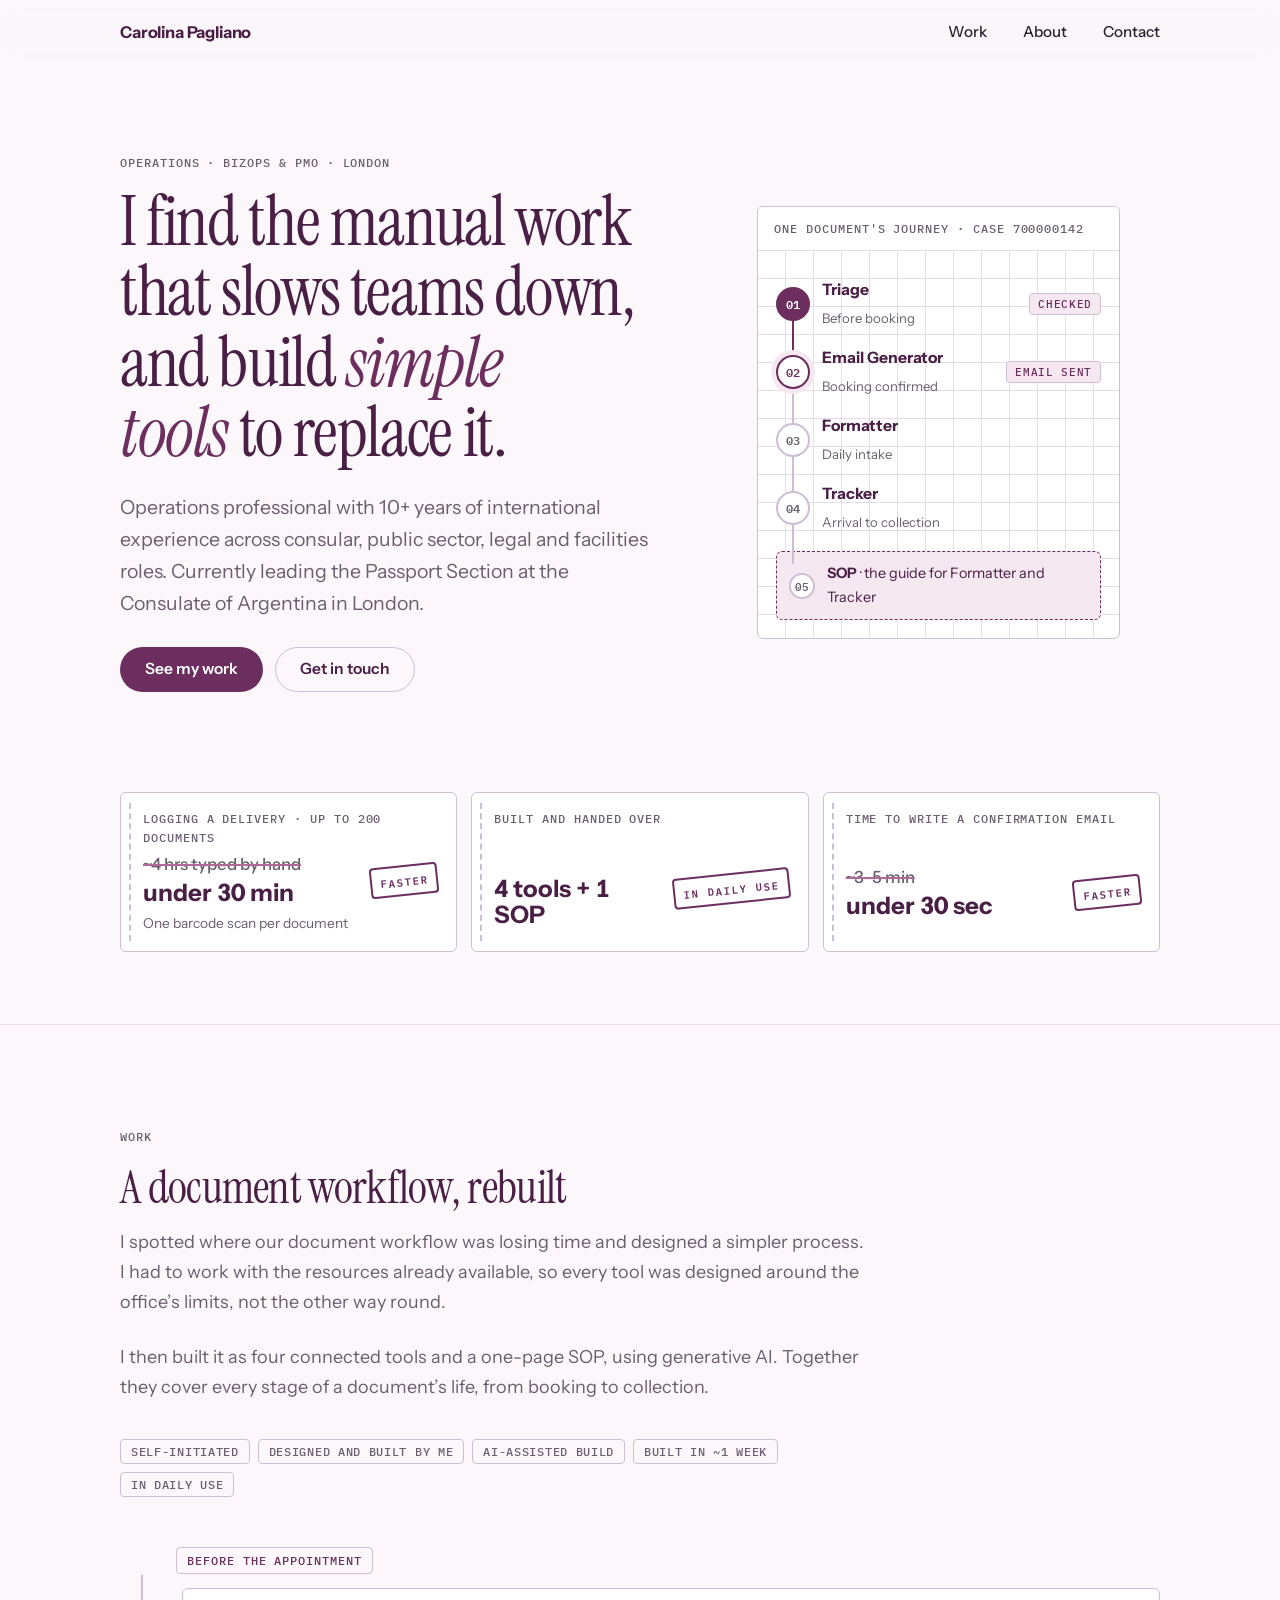
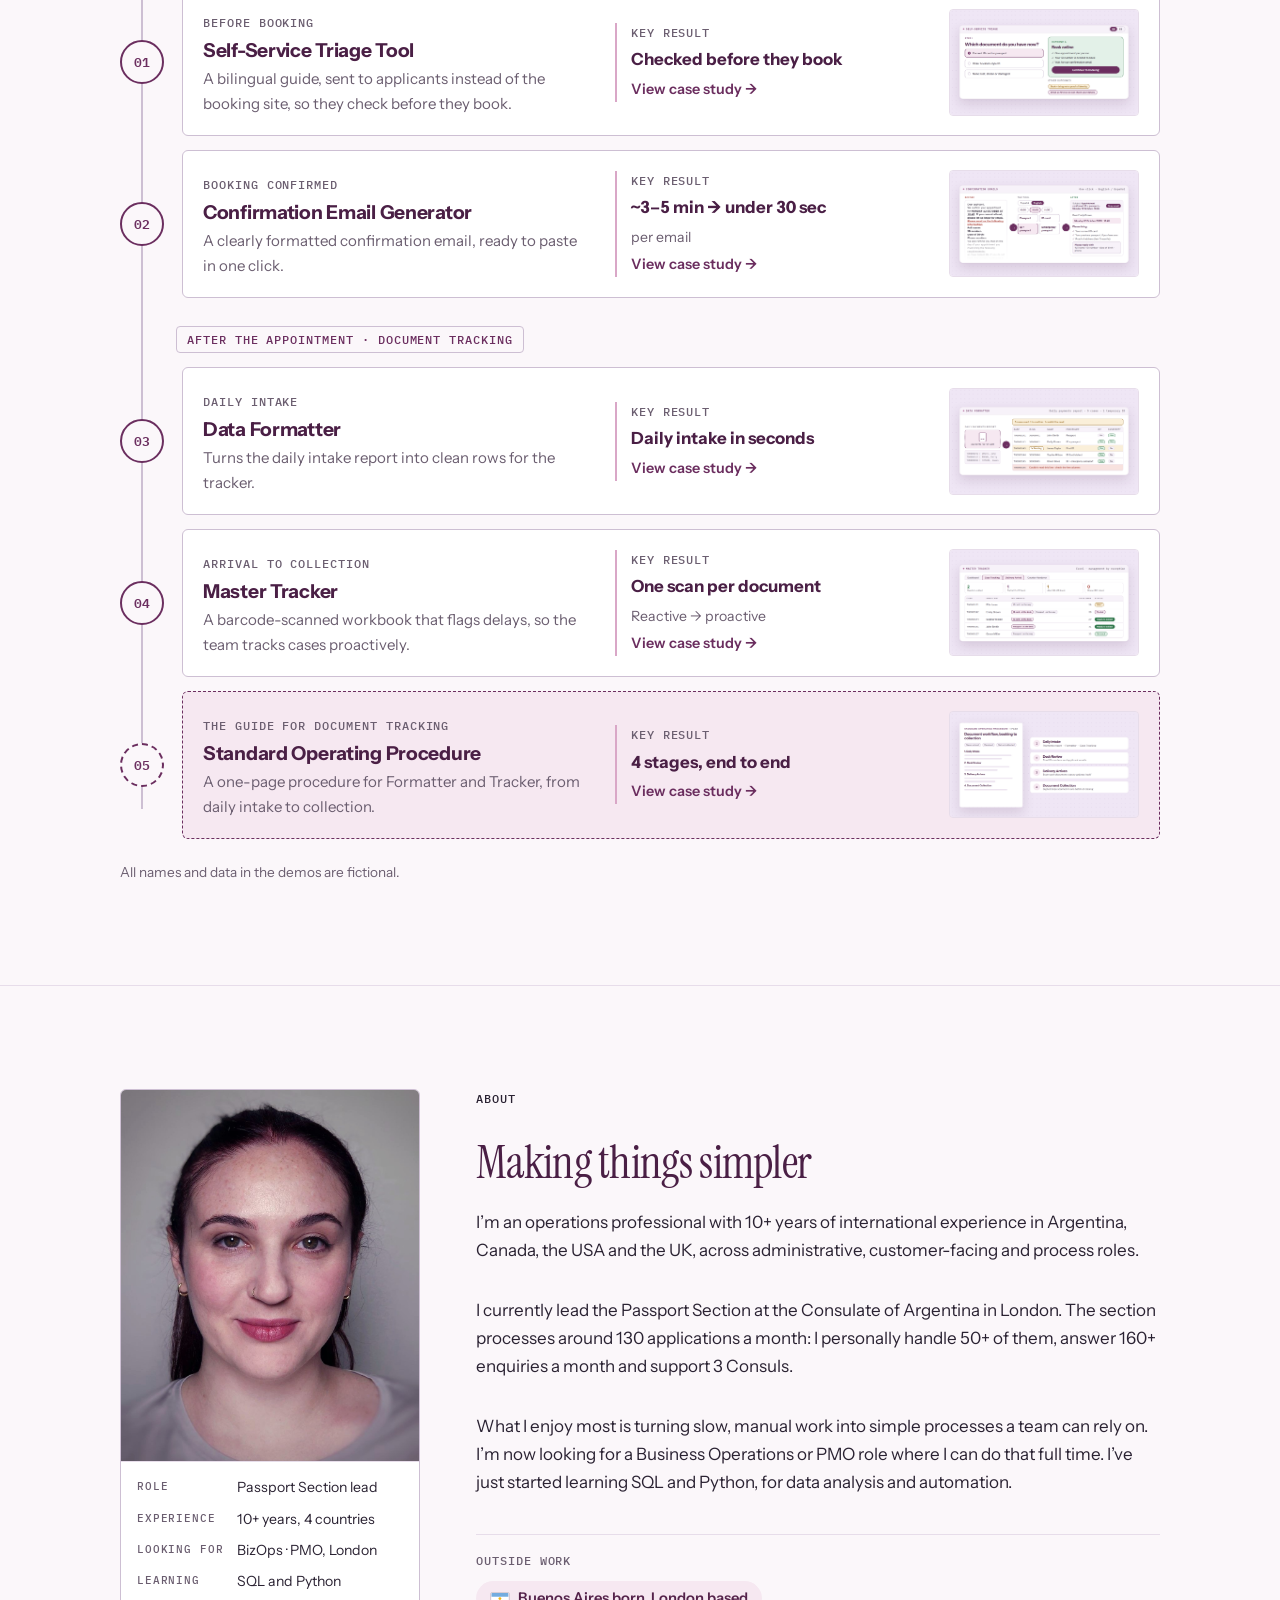
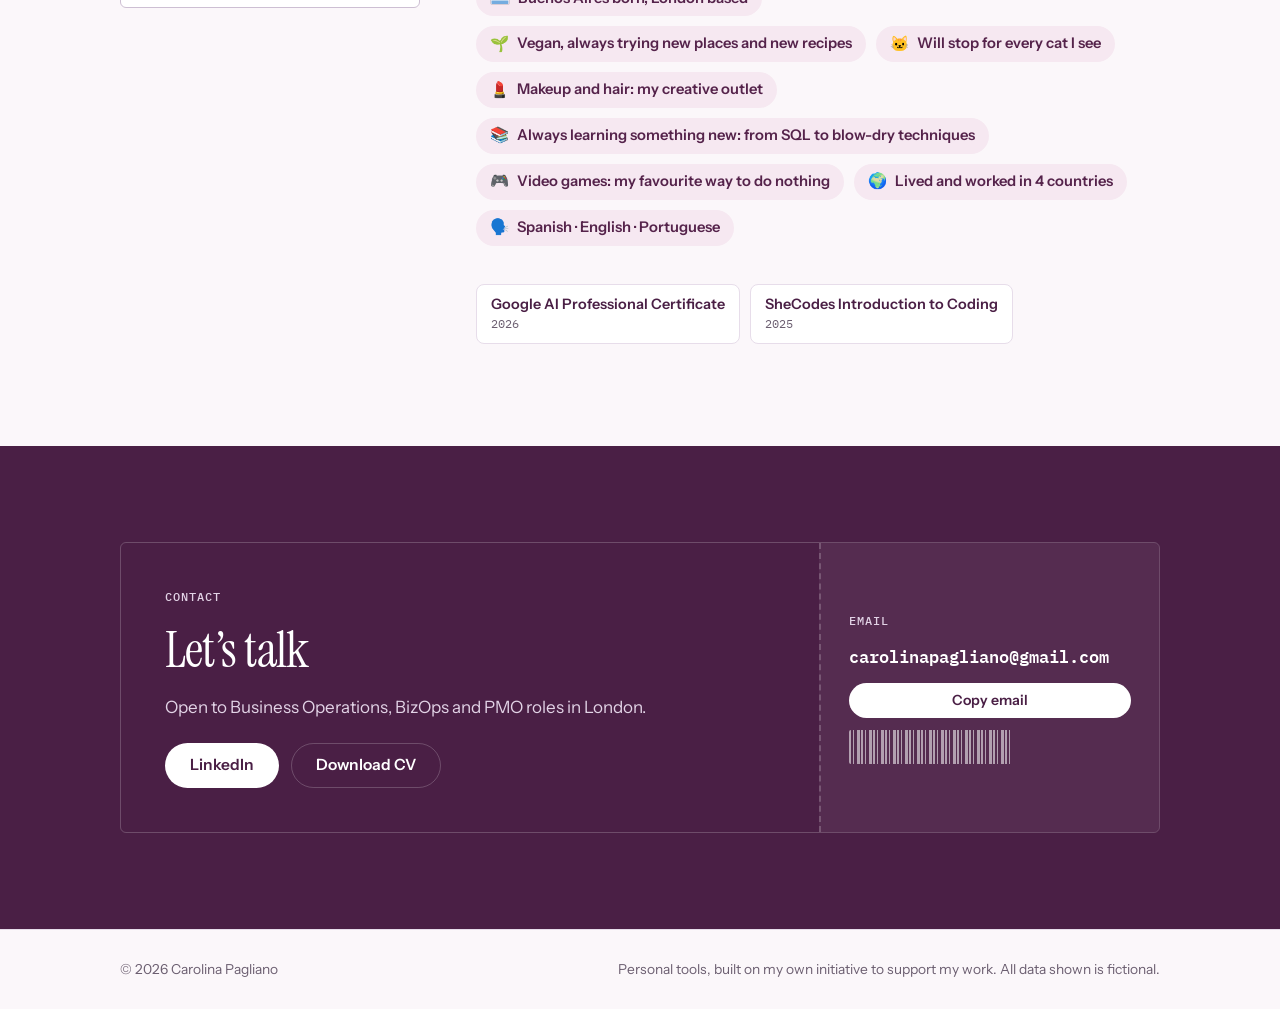
==== commit a0fc820d: "CV update and wording changes" ====
--- a/index.html
+++ b/index.html
@@ -187,9 +187,9 @@
       </figure>
 
       <ul class="tslips" aria-label="Key numbers">
-        <li class="tslip"><span class="mono">Each delivery · up to 200 documents</span><span class="was">~4&nbsp;hrs</span><span class="stamp">Faster</span><span class="now">under 30&nbsp;min</span></li>
+        <li class="tslip"><span class="mono">Logging a delivery · up to 200 documents</span><span class="was">~4&nbsp;hrs typed by hand</span><span class="stamp">Faster</span><span class="now">under 30&nbsp;min</span><span class="what">One barcode scan per document</span></li>
         <li class="tslip"><span class="mono">Built and handed over</span><span class="was blank" aria-hidden="true"></span><span class="stamp">In daily use</span><span class="now">4 tools + 1 SOP</span></li>
-        <li class="tslip"><span class="mono">Each confirmation email</span><span class="was">~3–5&nbsp;min</span><span class="stamp">Faster</span><span class="now">under 30&nbsp;sec</span></li>
+        <li class="tslip"><span class="mono">Time to write a confirmation email</span><span class="was">~3–5&nbsp;min</span><span class="stamp">Faster</span><span class="now">under 30&nbsp;sec</span></li>
       </ul>
     </div>
   </section>
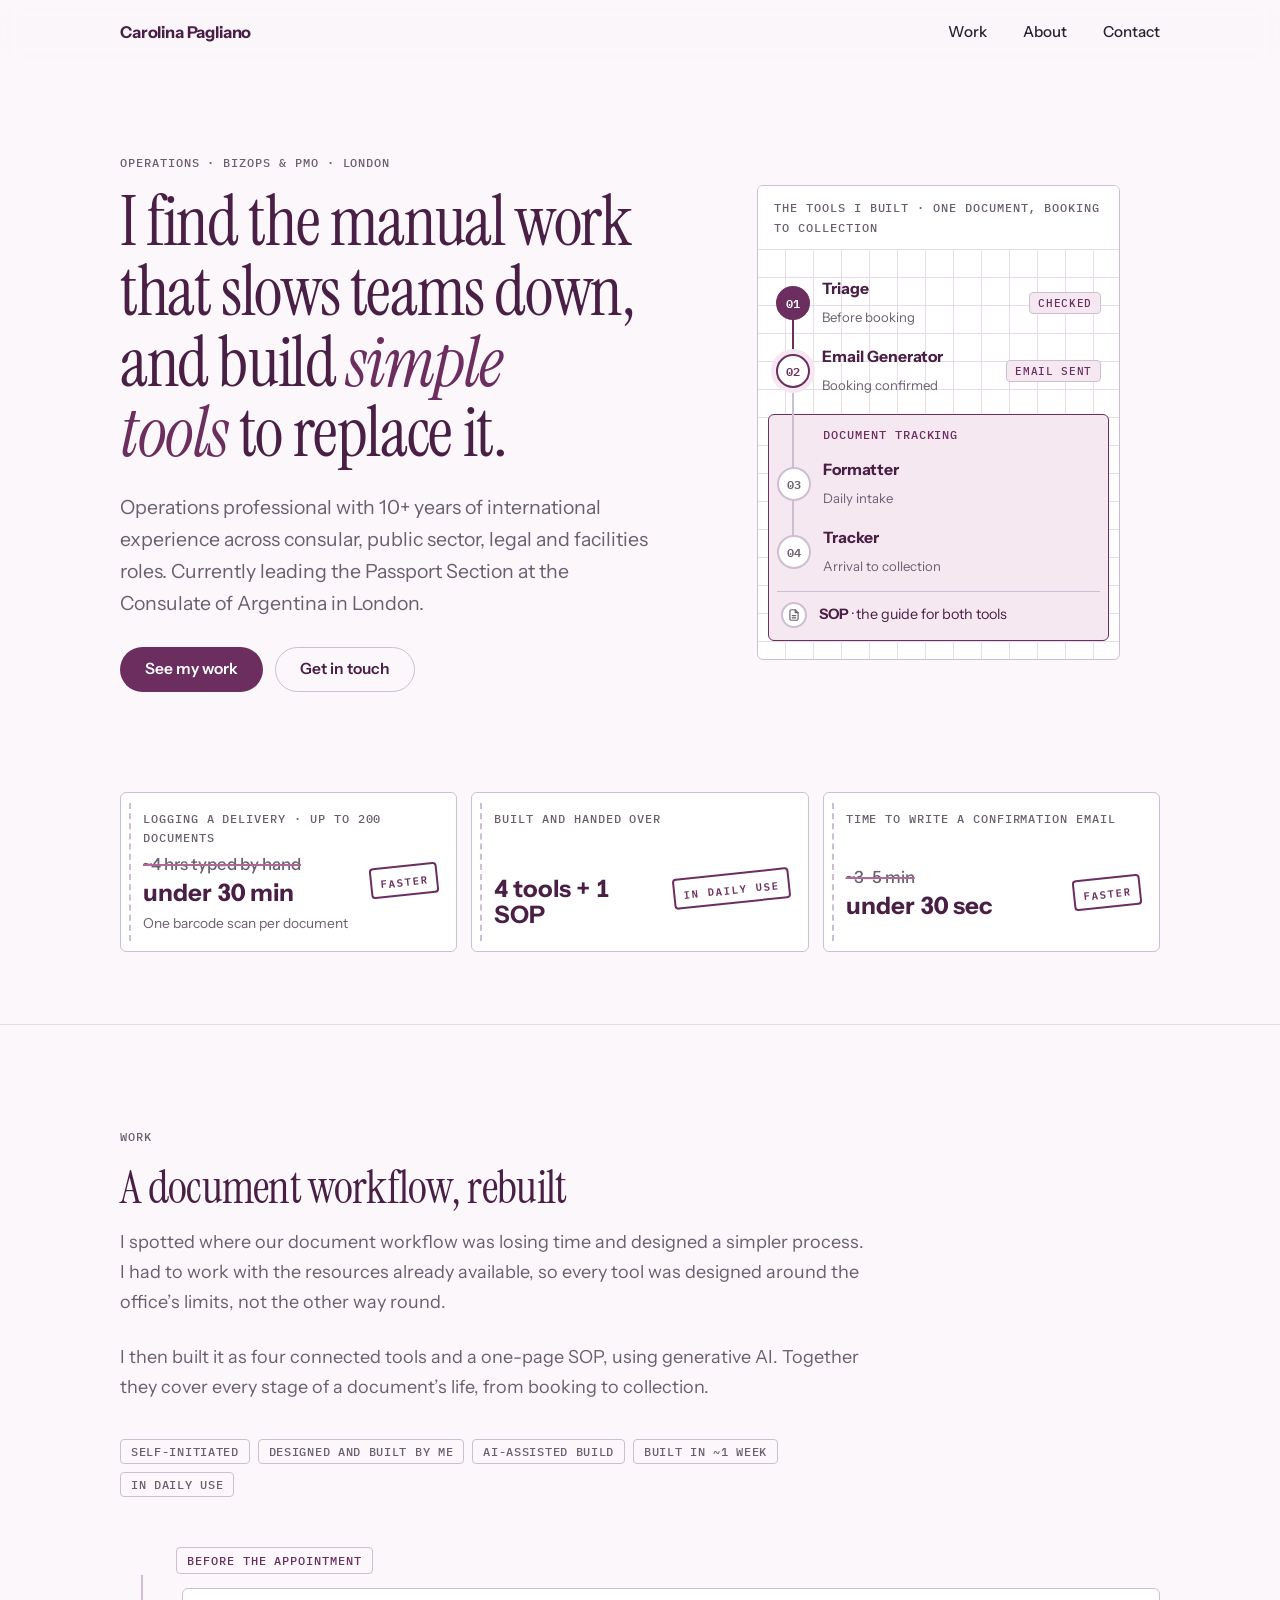
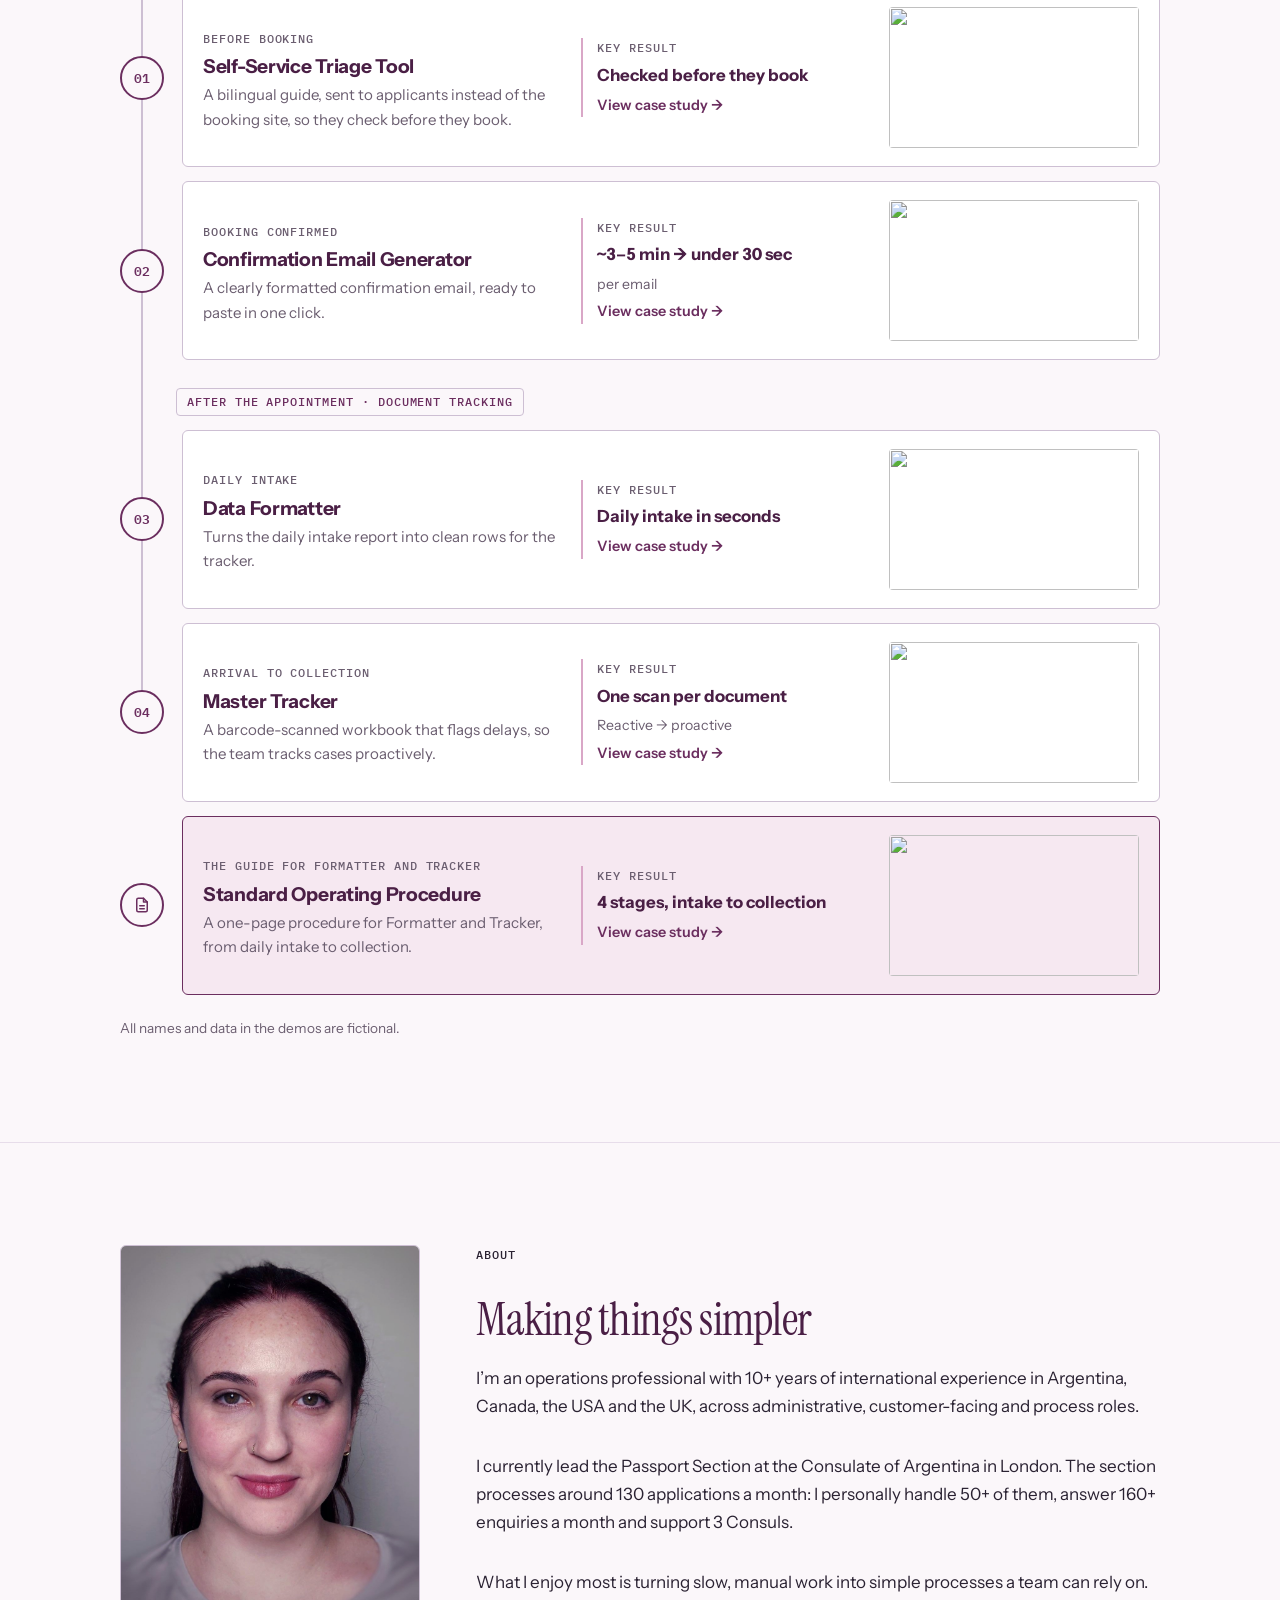
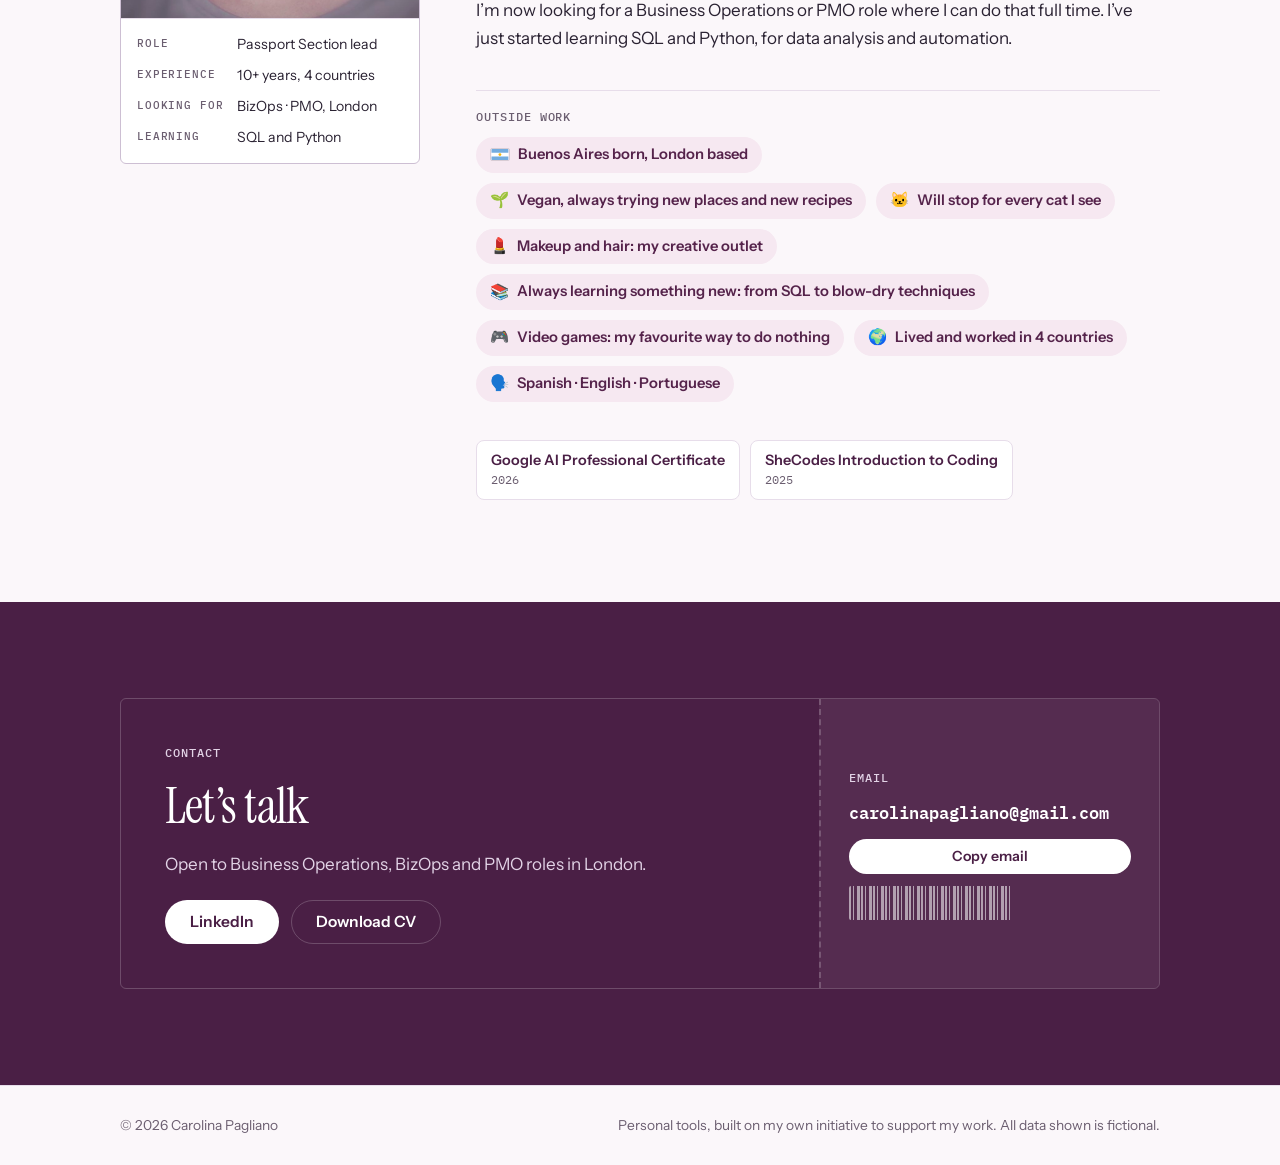
==== commit aa13d86b: "Redesign" ====
--- a/index.html
+++ b/index.html
@@ -22,7 +22,7 @@
 <link rel="preconnect" href="https://fonts.googleapis.com">
 <link rel="preconnect" href="https://fonts.gstatic.com" crossorigin>
 <link rel="stylesheet" href="https://fonts.googleapis.com/css2?family=IBM+Plex+Mono:wght@400;500;600&family=Instrument+Serif:ital@0;1&family=Instrument+Sans:wght@400;500;600;700&display=swap">
-<link rel="stylesheet" href="styles.css?v=8">
+<link rel="stylesheet" href="styles.css?v=9">
 <style>
   /* Redesign prototype: three families only (Instrument Serif headings, Instrument Sans text, Plex Mono "case" labels),
      hairline borders instead of soft shadows, one small corner radius, and the document's journey as the visual language. */
@@ -86,12 +86,12 @@
   .tags-row li { padding: 4px 10px; border: 1px solid var(--line-strong); border-radius: 4px; font: 500 .72rem var(--font-mono); letter-spacing: .06em; text-transform: uppercase; color: var(--muted); }
 
   .pipe { list-style: none; margin: 48px 0 0; padding: 0; position: relative; }
-  .pipe::before { content: ""; position: absolute; left: 21px; top: 30px; bottom: 30px; width: 2px; background: var(--line-strong); }
+  .pipe::before { content: ""; position: absolute; left: 21px; top: 30px; bottom: var(--pipe-end, 30px); width: 2px; background: var(--line-strong); }
   .pipe > li + li { margin-top: 14px; }
   .stn-row { position: relative; display: grid; grid-template-columns: 44px minmax(0, 1fr); gap: 18px; align-items: center; color: inherit; text-decoration: none; }
   .stn-dot { width: 44px; height: 44px; border-radius: 50%; border: 2px solid var(--primary); background: var(--bg); display: grid; place-items: center; font: 600 .8rem var(--font-mono); color: var(--primary); z-index: 1; transition: background-color .2s, color .2s; }
   .stn-card { display: grid; gap: 14px; padding: 18px 20px; border: 1px solid var(--line-strong); border-radius: var(--r); background: var(--surface); transition: border-color .2s, transform .2s; }
-  @media (min-width: 900px) { .stn-card { grid-template-columns: minmax(0, 1.25fr) minmax(0, 1fr) 190px; align-items: center; gap: 24px; } }
+  @media (min-width: 900px) { .stn-card { grid-template-columns: minmax(0, 1.25fr) minmax(0, 1fr) 250px; align-items: center; gap: 24px; } }
   .stn-row:hover .stn-card, .stn-row:focus-visible .stn-card { border-color: var(--primary); transform: translateX(4px); }
   .stn-row:hover .stn-dot, .stn-row:focus-visible .stn-dot { background: var(--primary); color: #fff; }
   .stn-row:focus-visible { outline: none; }
@@ -102,10 +102,10 @@
   .stn-result strong { color: var(--heading); font-size: 1.05rem; font-variant-numeric: tabular-nums; }
   .stn-result em { font-style: normal; color: var(--muted); font-size: .88rem; }
   .stn-img { display: none; }
-  @media (min-width: 900px) { .stn-img { display: block; width: 190px; height: 107px; object-fit: cover; border: 1px solid var(--line); border-radius: 4px; } }
+  @media (min-width: 900px) { .stn-img { display: block; width: 250px; height: 141px; object-fit: cover; border-radius: 4px; } }
   .stn-go { font-weight: 600; color: var(--primary); font-size: .9rem; }
-  .pipe li.is-sop .stn-card { border-style: dashed; border-color: var(--primary); background: var(--primary-soft); }
-  .pipe li.is-sop .stn-dot { border-style: dashed; }
+  .pipe li.is-sop .stn-card { border-style: solid; border-color: var(--primary); background: var(--primary-soft); }
+  .pipe li.is-sop .stn-dot { border-style: solid; }
   .pipe li.grp { position: relative; z-index: 1; margin: 26px 0 10px 56px; }
   .pipe li.grp:first-child { margin-top: 0; }
   .pipe li.grp .mono { display: inline-block; padding: 3px 10px; border: 1px solid var(--line-strong); border-radius: 4px; background: var(--bg); color: var(--primary); }
@@ -141,6 +141,14 @@
   @media (min-width: 900px) { .collect-stub { border-top: 0; border-left: 2px dashed var(--band-line); } }
   .collect-stub .email-text { font-size: 1.05rem; font-weight: 600; color: var(--band-fg); overflow-wrap: anywhere; }
   .collect-stub .barcode { height: 34px; background: repeating-linear-gradient(90deg, var(--band-fg) 0 2px, transparent 2px 4px, var(--band-fg) 4px 5px, transparent 5px 8px, var(--band-fg) 8px 11px, transparent 11px 12px); opacity: .55; border-radius: 2px; }
+  /* Document tracking: Formatter, Tracker and the SOP that guides them, in one panel */
+  .journey .j-line { z-index: 1; }
+  .j-group { margin: 2px -8px 0; padding: 10px 8px; display: grid; gap: 12px; border: 1px solid var(--primary); border-radius: var(--r); background: var(--primary-soft); }
+  .j-group-label { padding-left: 46px; color: var(--primary); }
+  .j-sub { list-style: none; margin: 0; padding: 0; display: grid; gap: 14px; }
+  .j-group .j-sop, .j-group .j-sop.on { margin-top: 0; padding: 10px 0 2px 4px; border: 0; border-top: 1px solid var(--line-strong); border-radius: 0; background: transparent; }
+  .j-sop .j-dot svg { width: 14px; height: 14px; }
+  .stn-dot svg { width: 18px; height: 18px; }
 </style>
 </head>
 <body>
@@ -172,17 +180,22 @@
         </div>
       </div>
 
-      <figure class="journey" aria-label="One document's journey through the five tools">
-        <div class="journey-top"><span class="mono">One document's journey · Case 700000142</span><button type="button" class="j-replay" id="j-replay" hidden>Replay</button></div>
+      <figure class="journey" aria-label="One document's journey through the four tools, with the SOP as the guide for Formatter and Tracker">
+        <div class="journey-top"><span class="mono">The tools I built &middot; one document, booking to collection</span></div>
         <div class="journey-body grid-paper">
           <div class="j-line" aria-hidden="true"><div class="j-fill" id="j-fill"></div></div>
           <ol class="j-stations" id="j-stations">
             <li class="j-st"><span class="j-dot">01</span><div><b>Triage</b><span class="j-when">Before booking</span></div><span class="j-tag">Checked</span></li>
             <li class="j-st"><span class="j-dot">02</span><div><b>Email Generator</b><span class="j-when">Booking confirmed</span></div><span class="j-tag">Email sent</span></li>
-            <li class="j-st"><span class="j-dot">03</span><div><b>Formatter</b><span class="j-when">Daily intake</span></div><span class="j-tag">In the tracker</span></li>
-            <li class="j-st"><span class="j-dot">04</span><div><b>Tracker</b><span class="j-when">Arrival to collection</span></div><span class="j-tag">Collected</span></li>
+            <li class="j-group">
+              <span class="mono j-group-label">Document tracking</span>
+              <ol class="j-sub">
+                <li class="j-st"><span class="j-dot">03</span><div><b>Formatter</b><span class="j-when">Daily intake</span></div><span class="j-tag">In the tracker</span></li>
+                <li class="j-st"><span class="j-dot">04</span><div><b>Tracker</b><span class="j-when">Arrival to collection</span></div><span class="j-tag">Collected</span></li>
+              </ol>
+              <div class="j-sop" id="j-sop"><span class="j-dot"><svg viewBox="0 0 24 24" fill="none" stroke="currentColor" stroke-width="2" stroke-linecap="round" stroke-linejoin="round" aria-hidden="true"><path d="M14 3H7a2 2 0 0 0-2 2v14a2 2 0 0 0 2 2h10a2 2 0 0 0 2-2V8z"/><path d="M14 3v5h5M9 13h6M9 17h6"/></svg></span><span><b>SOP</b> &middot; the guide for both tools</span></div>
+            </li>
           </ol>
-          <div class="j-sop" id="j-sop"><span class="j-dot">05</span><span><b>SOP</b> · the guide for Formatter and Tracker</span></div>
         </div>
       </figure>
 
@@ -210,24 +223,24 @@
         <li><a class="stn-row" href="triage.html"><span class="stn-dot">01</span><span class="stn-card">
           <span class="stn-name"><span class="mono">Before booking</span><h3>Self-Service Triage Tool</h3><p>A bilingual guide, sent to applicants instead of the booking site, so they check before they book.</p></span>
           <span class="stn-result"><span class="mono">Key result</span><strong>Checked before they book</strong><span class="stn-go">View case study →</span></span>
-          <img class="stn-img" src="images/01-triage.png" alt="" width="1600" height="900" loading="lazy"></span></a></li>
+          <img class="stn-img" src="images/case-triage.svg" alt="" width="640" height="360" loading="lazy"></span></a></li>
         <li><a class="stn-row" href="email-generator.html"><span class="stn-dot">02</span><span class="stn-card">
           <span class="stn-name"><span class="mono">Booking confirmed</span><h3>Confirmation Email Generator</h3><p>A clearly formatted confirmation email, ready to paste in one click.</p></span>
           <span class="stn-result"><span class="mono">Key result</span><strong>~3–5 min → under 30 sec</strong><em>per email</em><span class="stn-go">View case study →</span></span>
-          <img class="stn-img" src="images/02-email-generator.png" alt="" width="1600" height="900" loading="lazy"></span></a></li>
+          <img class="stn-img" src="images/case-email-generator.svg" alt="" width="640" height="360" loading="lazy"></span></a></li>
         <li class="grp"><span class="mono">After the appointment · document tracking</span></li>
         <li><a class="stn-row" href="formatter.html"><span class="stn-dot">03</span><span class="stn-card">
           <span class="stn-name"><span class="mono">Daily intake</span><h3>Data Formatter</h3><p>Turns the daily intake report into clean rows for the tracker.</p></span>
           <span class="stn-result"><span class="mono">Key result</span><strong>Daily intake in seconds</strong><span class="stn-go">View case study →</span></span>
-          <img class="stn-img" src="images/03-formatter.png" alt="" width="1600" height="900" loading="lazy"></span></a></li>
+          <img class="stn-img" src="images/case-formatter.svg" alt="" width="640" height="360" loading="lazy"></span></a></li>
         <li><a class="stn-row" href="tracker.html"><span class="stn-dot">04</span><span class="stn-card">
           <span class="stn-name"><span class="mono">Arrival to collection</span><h3>Master Tracker</h3><p>A barcode-scanned workbook that flags delays, so the team tracks cases proactively.</p></span>
           <span class="stn-result"><span class="mono">Key result</span><strong>One scan per document</strong><em>Reactive → proactive</em><span class="stn-go">View case study →</span></span>
-          <img class="stn-img" src="images/04-tracker.png" alt="" width="1600" height="900" loading="lazy"></span></a></li>
-        <li class="is-sop"><a class="stn-row" href="sop.html"><span class="stn-dot">05</span><span class="stn-card">
-          <span class="stn-name"><span class="mono">The guide for document tracking</span><h3>Standard Operating Procedure</h3><p>A one-page procedure for Formatter and Tracker, from daily intake to collection.</p></span>
-          <span class="stn-result"><span class="mono">Key result</span><strong>4 stages, end to end</strong><span class="stn-go">View case study →</span></span>
-          <img class="stn-img" src="images/05-sop.png" alt="" width="1600" height="900" loading="lazy"></span></a></li>
+          <img class="stn-img" src="images/case-tracker.svg" alt="" width="640" height="360" loading="lazy"></span></a></li>
+        <li class="is-sop"><a class="stn-row" href="sop.html"><span class="stn-dot"><svg viewBox="0 0 24 24" fill="none" stroke="currentColor" stroke-width="2" stroke-linecap="round" stroke-linejoin="round" aria-hidden="true"><path d="M14 3H7a2 2 0 0 0-2 2v14a2 2 0 0 0 2 2h10a2 2 0 0 0 2-2V8z"/><path d="M14 3v5h5M9 13h6M9 17h6"/></svg></span><span class="stn-card">
+          <span class="stn-name"><span class="mono">The guide for Formatter and Tracker</span><h3>Standard Operating Procedure</h3><p>A one-page procedure for Formatter and Tracker, from daily intake to collection.</p></span>
+          <span class="stn-result"><span class="mono">Key result</span><strong>4 stages, intake to collection</strong><span class="stn-go">View case study →</span></span>
+          <img class="stn-img" src="images/case-sop.svg" alt="" width="640" height="360" loading="lazy"></span></a></li>
       </ol>
       <p class="demo-disclaimer">All names and data in the demos are fictional.</p>
     </div>
@@ -303,30 +316,48 @@
   </div>
 </footer>
 
-<script src="site.js?v=8"></script>
+<script src="site.js?v=9"></script>
 <script>
 (function () {
   // Plays once (about 6 seconds), then stops on the last stage. Reduced motion: shows the finished state straight away.
   var reduce = window.matchMedia('(prefers-reduced-motion: reduce)').matches;
   var sts = document.querySelectorAll('#j-stations .j-st');
-  var fill = document.getElementById('j-fill'), sop = document.getElementById('j-sop'), replay = document.getElementById('j-replay');
-  var timer = null;
+  var dots = document.querySelectorAll('#j-stations .j-st .j-dot');
+  var line = document.querySelector('.j-line'), fill = document.getElementById('j-fill'), sop = document.getElementById('j-sop');
+  var timer = null, current = 0;
+  function centre(el) { var r = el.getBoundingClientRect(); return r.top + r.height / 2; }
+  function fillTo(i) { fill.style.height = (centre(dots[Math.min(i, 3)]) - centre(dots[0])) + 'px'; }
+  // Both timelines stop at Tracker: the SOP sits beside the stages it covers, not after them.
+  function place() {
+    var box = line.parentNode.getBoundingClientRect();
+    line.style.top = (centre(dots[0]) - box.top) + 'px';
+    line.style.bottom = 'auto';
+    line.style.height = (centre(dots[3]) - centre(dots[0])) + 'px';
+    fillTo(current);
+    var pipe = document.querySelector('.pipe');
+    var tracker = document.querySelector('.pipe li.is-sop').previousElementSibling.querySelector('.stn-dot');
+    pipe.style.setProperty('--pipe-end', (pipe.getBoundingClientRect().bottom - centre(tracker)) + 'px');
+  }
   function show(i) {
+    current = i;
     sts.forEach(function (s, n) { s.classList.toggle('done', n < i); s.classList.toggle('now', n === i); });
-    fill.style.height = (Math.min(i, 3) / 3 * 100) + '%';
+    fillTo(i);
     sop.classList.toggle('on', i >= 0);
   }
   function play() {
-    clearInterval(timer); replay.hidden = true;
-    if (reduce) { show(3); sts[3].classList.add('done'); replay.hidden = true; return; }
+    clearInterval(timer);
+    if (reduce) { show(3); sts[3].classList.add('done'); return; }
     var i = 0; show(0);
     timer = setInterval(function () {
       i++;
-      if (i > 3) { clearInterval(timer); sts[3].classList.remove('now'); sts[3].classList.add('done'); replay.hidden = false; return; }
+      if (i > 3) { clearInterval(timer); sts[3].classList.remove('now'); sts[3].classList.add('done'); return; }
       show(i);
     }, 1400);
   }
-  replay.addEventListener('click', play);
+  place();
+  window.addEventListener('resize', place);
+  window.addEventListener('load', place);
+  if (document.fonts && document.fonts.ready) document.fonts.ready.then(place);
   play();
 })();
 </script>
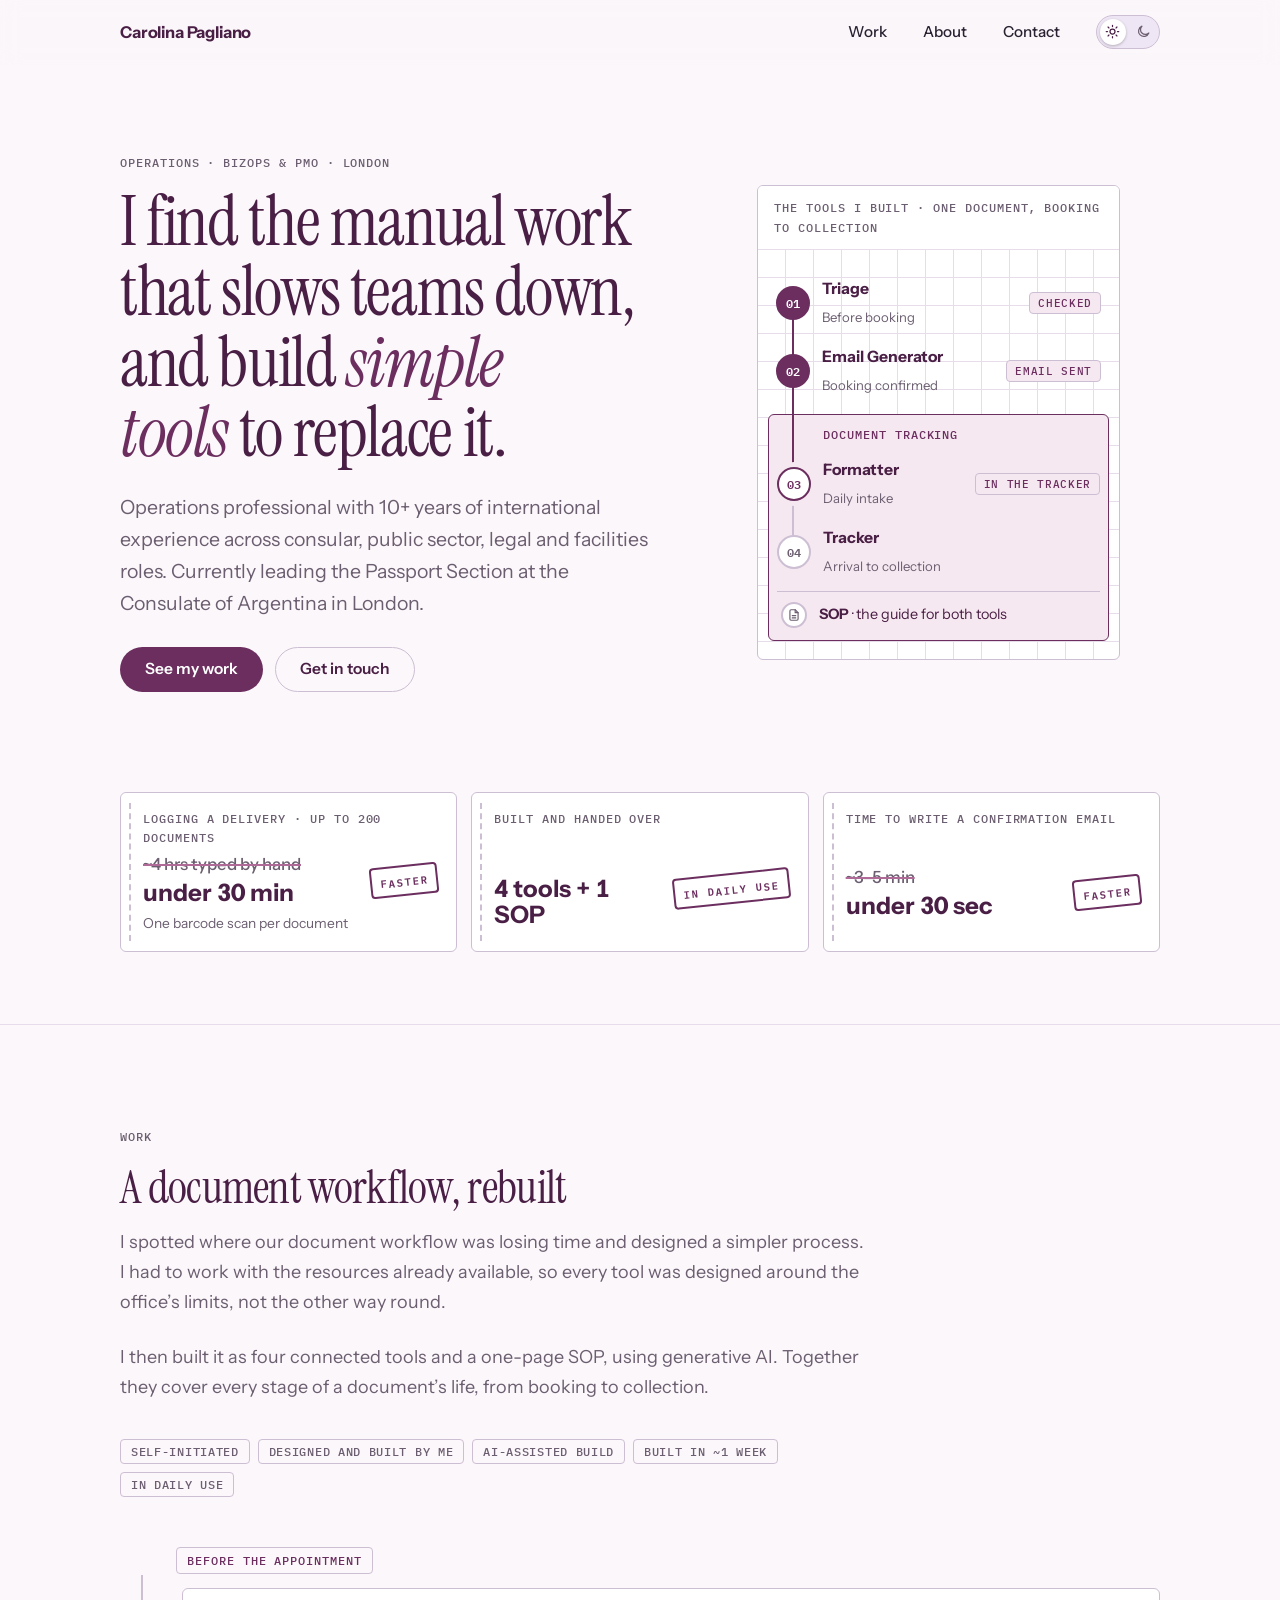
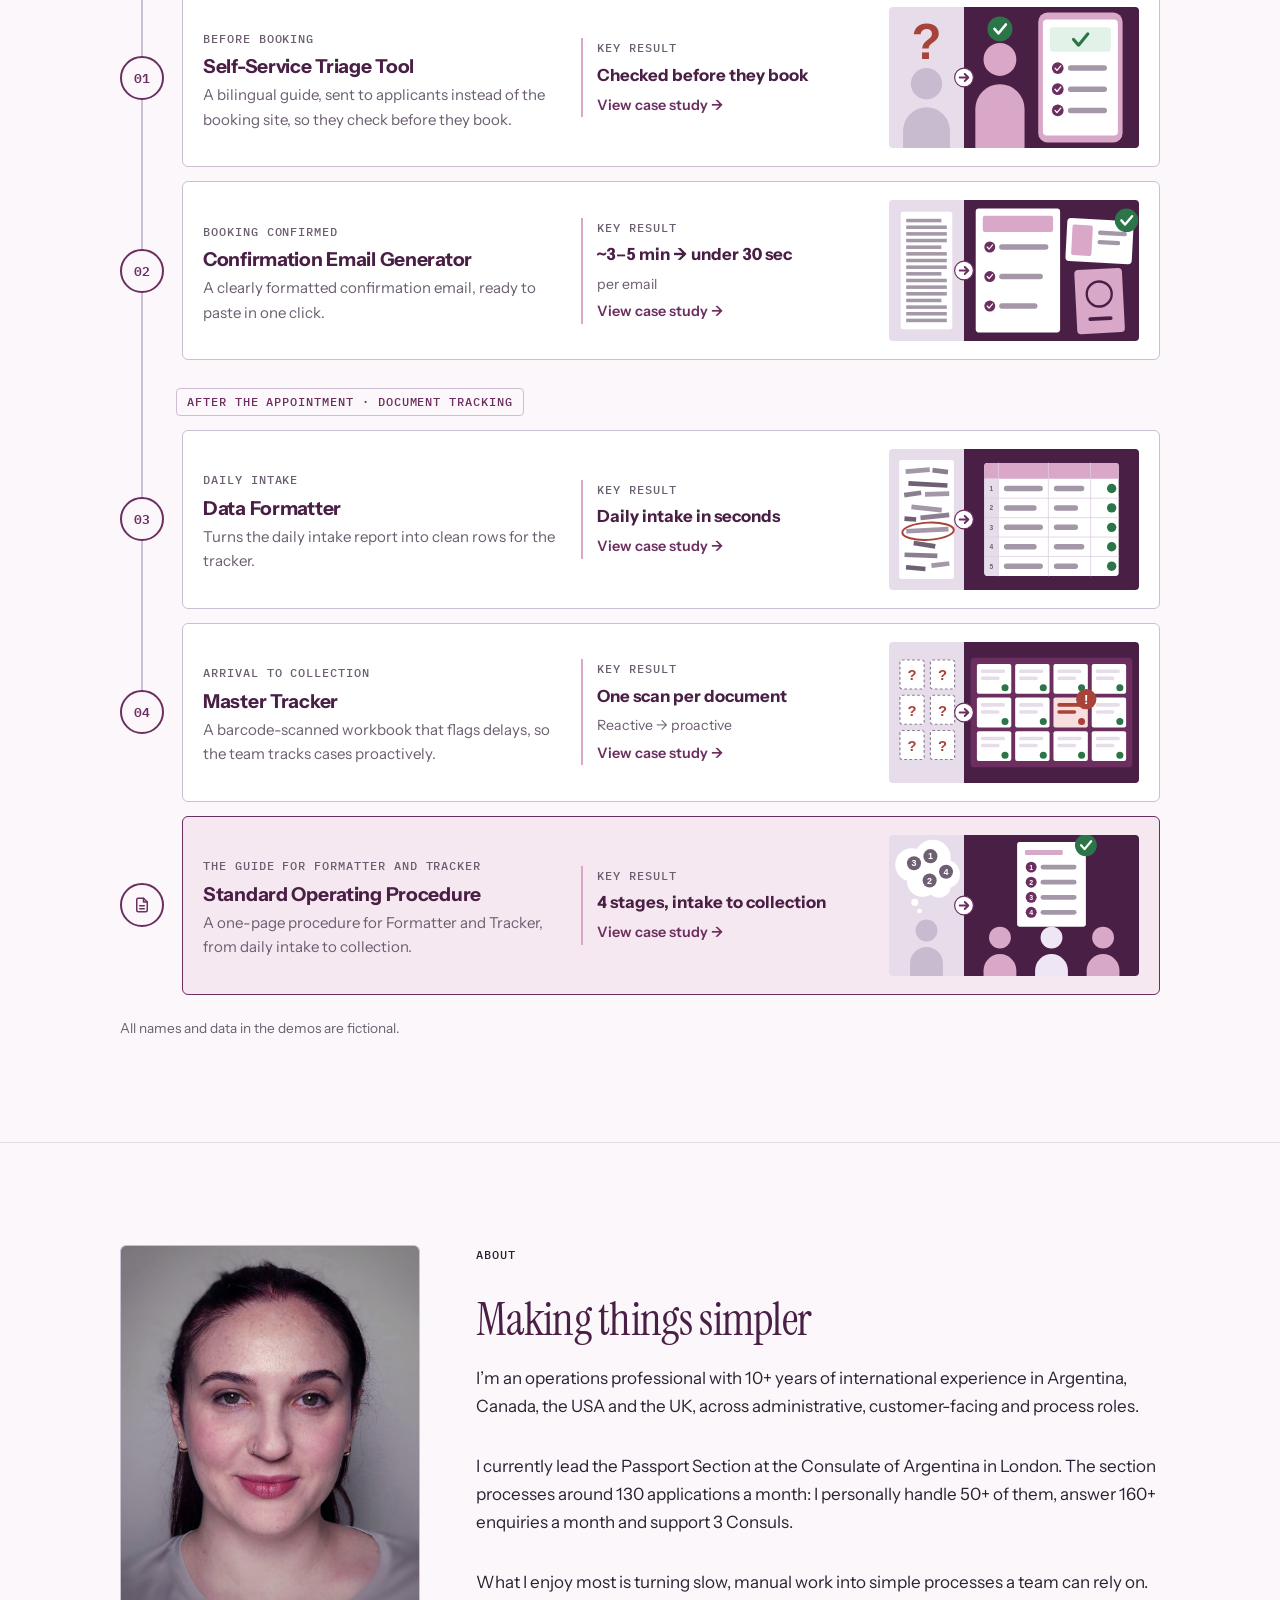
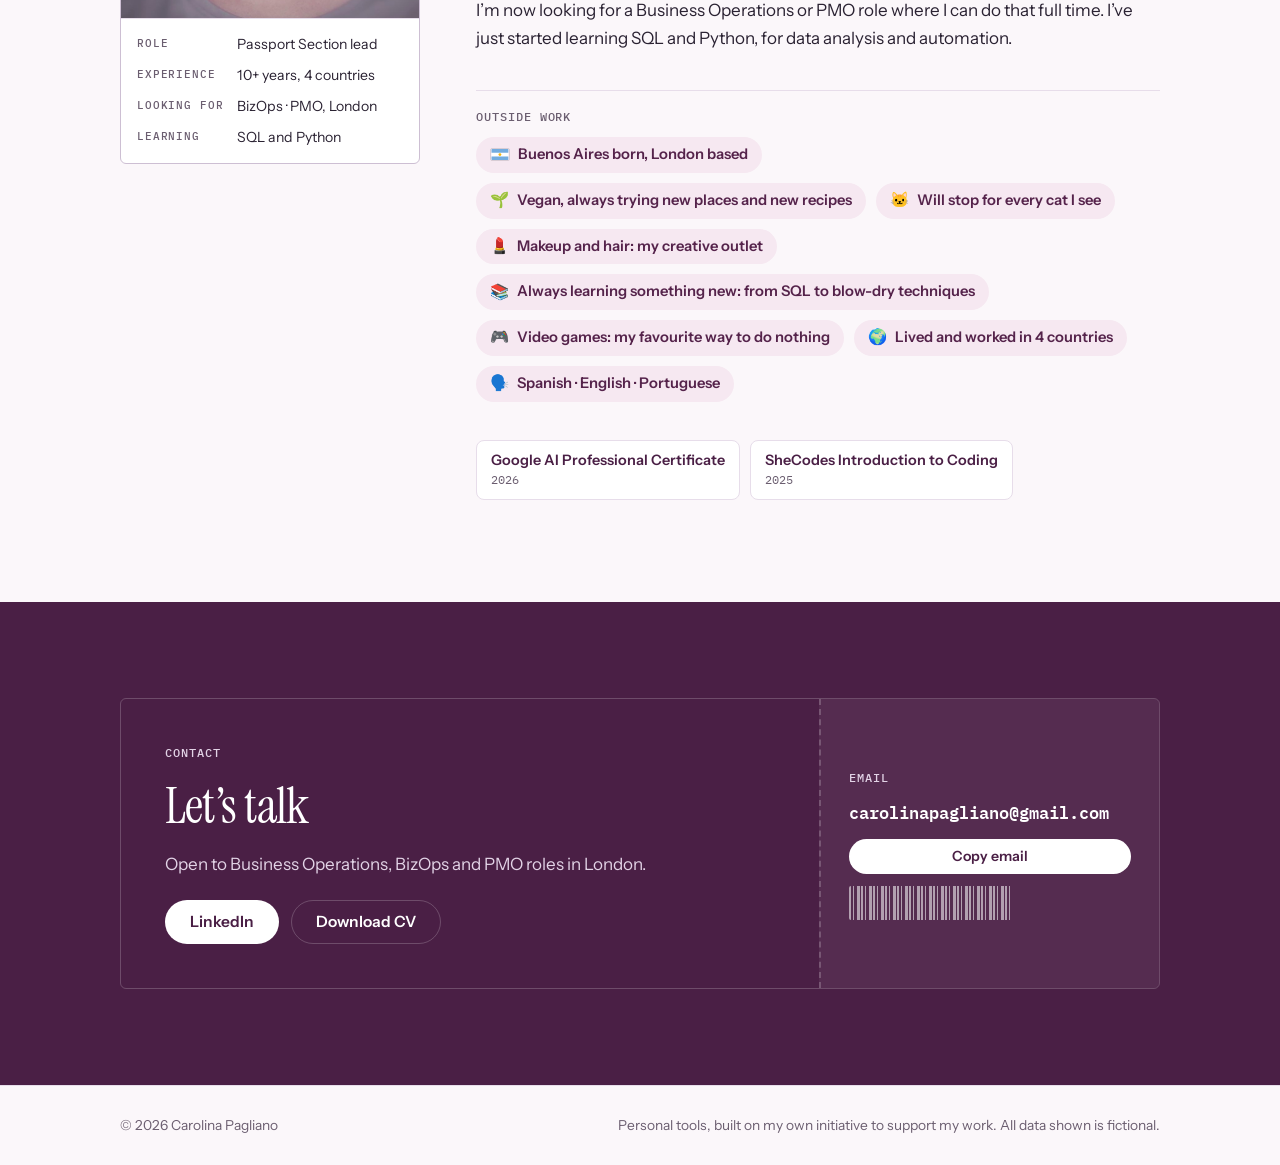
==== commit 1b58db51: "DARK/LIGHT theme switch" ====
--- a/index.html
+++ b/index.html
@@ -3,7 +3,9 @@
 <head>
 <meta charset="utf-8">
 <meta name="viewport" content="width=device-width, initial-scale=1, viewport-fit=cover">
-<meta name="theme-color" content="#FBF7FA">
+<meta name="theme-color" content="#FBF7FA" media="(prefers-color-scheme: light)">
+<meta name="theme-color" content="#1A1520" media="(prefers-color-scheme: dark)">
+<script>(function(){try{var t=localStorage.getItem('theme');if(t==='light'||t==='dark'){document.documentElement.setAttribute('data-theme',t);document.querySelectorAll('meta[name="theme-color"]').forEach(function(m){m.content=t==='dark'?'#1A1520':'#FBF7FA';});}}catch(e){}})();</script>
 <title>Carolina Pagliano · Operations &amp; Process Improvement</title>
 <meta name="description" content="Operations professional in London who builds simple, AI-assisted tools that replace manual work.">
 <meta property="og:type" content="website">
@@ -22,7 +24,7 @@
 <link rel="preconnect" href="https://fonts.googleapis.com">
 <link rel="preconnect" href="https://fonts.gstatic.com" crossorigin>
 <link rel="stylesheet" href="https://fonts.googleapis.com/css2?family=IBM+Plex+Mono:wght@400;500;600&family=Instrument+Serif:ital@0;1&family=Instrument+Sans:wght@400;500;600;700&display=swap">
-<link rel="stylesheet" href="styles.css?v=9">
+<link rel="stylesheet" href="styles.css?v=10">
 <style>
   /* Redesign prototype: three families only (Instrument Serif headings, Instrument Sans text, Plex Mono "case" labels),
      hairline borders instead of soft shadows, one small corner radius, and the document's journey as the visual language. */
@@ -161,6 +163,7 @@
       <a href="#work">Work</a>
       <a href="#about">About</a>
       <a href="#contact">Contact</a>
+      <button type="button" class="theme-switch" role="switch" aria-checked="false" aria-label="Dark mode"><svg class="ic-sun" viewBox="0 0 24 24" aria-hidden="true"><circle cx="12" cy="12" r="4"/><path d="M12 2v2M12 20v2M4.9 4.9l1.4 1.4M17.7 17.7l1.4 1.4M2 12h2M20 12h2M4.9 19.1l1.4-1.4M17.7 6.3l1.4-1.4"/></svg><svg class="ic-moon" viewBox="0 0 24 24" aria-hidden="true"><path d="M20.5 14.5A8.5 8.5 0 1 1 9.5 3.5a7 7 0 0 0 11 11z"/></svg><span class="theme-knob" aria-hidden="true"></span></button>
     </nav>
   </div>
 </header>
@@ -316,7 +319,7 @@
   </div>
 </footer>
 
-<script src="site.js?v=9"></script>
+<script src="site.js?v=10"></script>
 <script>
 (function () {
   // Plays once (about 6 seconds), then stops on the last stage. Reduced motion: shows the finished state straight away.
--- a/styles.css
+++ b/styles.css
@@ -1,1461 +1,1489 @@
-/* Layout: one centred column (max 1120px), left-aligned type, sections alternate white and soft-grey bands;
-   case studies use a narrow label column beside a content column. */
-:root {
-  /* Lilac & plum brand. Plum carries text, buttons and links; lilac and pink are for backgrounds and small accents. */
-  --ink: #2A2232;
-  --muted: #6B5E70;
-  --bg: #FBF7FA;
-  --bg-soft: #EFE6F5;
-  --surface: #FFFFFF;
-  --line: #E7DDEA;
-  --line-strong: #CDBFD3;
-  --primary: #6B2E5F;
-  --primary-strong: #55234B;
-  --primary-soft: #F6E8F1;
-  --accent: #B06A97;      /* deeper dusty pink: arrows that carry meaning (passes 3:1 on light backgrounds) */
-  --accent-deco: #D9A7C7; /* dusty pink: decorative only (underlines, bullets), never text on light backgrounds */
-  --heading: #4A1F45;
-  --header-bg: rgba(251, 247, 250, 0.9);
-  --ph-stripe: #EADFEF;
-  --btn-bg: #6B2E5F;
-  --btn-fg: #FFFFFF;
-  --btn-hover: #55234B;
-  --band-bg: #4A1F45;
-  --band-fg: #FFFFFF;
-  --band-muted: #E2D3E6;
-  --band-line: rgba(255, 255, 255, 0.2);
-  --band-btn-bg: #FFFFFF;
-  --band-btn-fg: #4A1F45;
-  --ok: #2c7548;
-  --ok-soft: #e3f1e8;
-  --warn: #93600f;
-  --warn-soft: #faefd9;
-  --bad: #a83a30;
-  --bad-soft: #f8e2df;
-  --shadow-c: 74 31 69;
-  --highlight: #EFE6F5;
-  --shadow: 0 1px 2px rgb(var(--shadow-c) / 0.05), 0 10px 30px rgb(var(--shadow-c) / 0.06);
-  --shadow-hover: 0 2px 4px rgb(var(--shadow-c) / 0.07), 0 18px 40px rgb(var(--shadow-c) / 0.12);
-
-  --font-display: "Instrument Sans", "Segoe UI", system-ui, -apple-system, sans-serif;
-  --font-serif: "Instrument Serif", Georgia, "Times New Roman", serif; /* h1 and h2 only */
-  --font-body: "Public Sans", "Segoe UI", system-ui, -apple-system, sans-serif;
-  --font-mono: "IBM Plex Mono", ui-monospace, "Cascadia Mono", Consolas, monospace;
-
-  --radius: 16px;
-  --radius-sm: 8px;
-  --maxw: 1120px;
-  --gutter: clamp(16px, 4vw, 40px);
-  --header-h: 64px;
-}
-
-@media (prefers-color-scheme: dark) {
-  :root:not([data-theme="light"]) {
-    --ink: #EDE6F0;
-    --muted: #B3A6BA;
-    --bg: #1A1520;
-    --bg-soft: #221B29;
-    --surface: #2A2232;
-    --line: #3A3044;
-    --line-strong: #4D4058;
-    --primary: #C9B3E6;
-    --primary-strong: #DCCBF0;
-    --primary-soft: #3A2A40;
-    --accent: #D9A7C7;
-    --accent-deco: #D9A7C7;
-    --heading: #F6EFF8;
-    --header-bg: rgba(26, 21, 32, 0.88);
-    --ph-stripe: #2F2638;
-    --btn-bg: #D9A7C7;
-    --btn-fg: #1A1520;
-    --btn-hover: #E8C4DB;
-    --band-bg: #2A2232;
-    --band-fg: #F6EFF8;
-    --band-muted: #B3A6BA;
-    --band-line: rgba(255, 255, 255, 0.16);
-    --band-btn-bg: #F6EFF8;
-    --band-btn-fg: #1A1520;
-    --ok: #63c48a;
-    --ok-soft: #163326;
-    --warn: #e3a94f;
-    --warn-soft: #382a13;
-    --bad: #FF6B5F;
-    --bad-soft: #3b1c19;
-    --shadow-c: 0 0 0;
-    --highlight: #3A2A40;
-    color-scheme: dark;
-  }
-}
-:root[data-theme="dark"] {
-  --ink: #EDE6F0;
-  --muted: #B3A6BA;
-  --bg: #1A1520;
-  --bg-soft: #221B29;
-  --surface: #2A2232;
-  --line: #3A3044;
-  --line-strong: #4D4058;
-  --primary: #C9B3E6;
-  --primary-strong: #DCCBF0;
-  --primary-soft: #3A2A40;
-  --accent: #D9A7C7;
-  --accent-deco: #D9A7C7;
-  --heading: #F6EFF8;
-  --header-bg: rgba(26, 21, 32, 0.88);
-  --ph-stripe: #2F2638;
-  --btn-bg: #D9A7C7;
-  --btn-fg: #1A1520;
-  --btn-hover: #E8C4DB;
-  --band-bg: #2A2232;
-  --band-fg: #F6EFF8;
-  --band-muted: #B3A6BA;
-  --band-line: rgba(255, 255, 255, 0.16);
-  --band-btn-bg: #F6EFF8;
-  --band-btn-fg: #1A1520;
-  --ok: #63c48a;
-  --ok-soft: #163326;
-  --warn: #e3a94f;
-  --warn-soft: #382a13;
-  --bad: #FF6B5F;
-  --bad-soft: #3b1c19;
-  --shadow-c: 0 0 0;
-  --highlight: #3A2A40;
-  color-scheme: dark;
-}
-
-/* ---------- Base ---------- */
-*, *::before, *::after { box-sizing: border-box; }
-[hidden] { display: none !important; }
-html { scroll-behavior: smooth; scroll-padding-top: calc(var(--header-h) + 16px); }
-body {
-  margin: 0;
-  background: var(--bg);
-  color: var(--ink);
-  font-family: var(--font-body);
-  font-size: 1.0625rem;
-  line-height: 1.65;
-  -webkit-font-smoothing: antialiased;
-  text-rendering: optimizeLegibility;
-}
-img { max-width: 100%; display: block; }
-/* Brand serif on the two top heading levels only; h3, stats, key results, buttons and body stay in the sans */
-h1, h2 { font-family: var(--font-serif) !important; font-weight: 400 !important; letter-spacing: -0.005em; }
-h1 em.hl { font-style: italic; white-space: nowrap; padding: 0.02em 0.14em 0.06em; border-radius: 0.18em; background: var(--highlight); }
-h1, h2, h3, h4 {
-  font-family: var(--font-display);
-  color: var(--heading);
-  font-weight: 700;
-  line-height: 1.15;
-  letter-spacing: -0.015em;
-  text-wrap: balance;
-  margin: 0;
-}
-p { margin: 0; }
-a { color: var(--primary-strong); text-decoration-color: var(--accent-deco); text-underline-offset: 3px; }
-:focus-visible { outline: 2px solid var(--primary); outline-offset: 3px; border-radius: 4px; }
-.wrap { max-width: var(--maxw); margin-inline: auto; padding-inline: var(--gutter); }
-.visually-hidden {
-  position: absolute; width: 1px; height: 1px; overflow: hidden;
-  clip: rect(0 0 0 0); white-space: nowrap;
-}
-.skip-link {
-  position: absolute; left: 16px; top: -48px; z-index: 100;
-  background: var(--btn-bg); color: var(--btn-fg); padding: 8px 14px; border-radius: var(--radius-sm);
-  text-decoration: none; font-weight: 600;
-}
-.skip-link:focus { top: 12px; }
-
-/* ---------- Header ---------- */
-.site-header {
-  position: sticky;
-  top: env(safe-area-inset-top, 0px);
-  z-index: 50;
-  background: var(--header-bg);
-  backdrop-filter: saturate(160%) blur(10px);
-  -webkit-backdrop-filter: saturate(160%) blur(10px);
-  border-bottom: 1px solid transparent;
-  transition: border-color 0.25s ease;
-}
-.site-header.is-scrolled { border-bottom-color: var(--line); }
-.nav { display: flex; align-items: center; justify-content: space-between; gap: 16px; height: var(--header-h); }
-.brand {
-  font-family: var(--font-display); font-weight: 700; font-size: 1.02rem;
-  color: var(--heading); text-decoration: none; letter-spacing: -0.01em; white-space: nowrap;
-}
-.brand-mark { color: var(--primary); }
-.nav-links { display: flex; gap: clamp(16px, 3.5vw, 36px); }
-.nav-links a {
-  position: relative; padding: 6px 0; color: var(--ink); text-decoration: none;
-  font-size: 0.95rem; font-weight: 500;
-}
-.nav-links a::after {
-  content: ""; position: absolute; left: 0; right: 0; bottom: 0; height: 2px;
-  background: var(--accent); transform: scaleX(0); transform-origin: left; transition: transform 0.25s ease;
-}
-.nav-links a:hover::after, .nav-links a[aria-current="page"]::after { transform: scaleX(1); }
-@media (max-width: 400px) { .brand-full { display: none; } }
-@media (min-width: 401px) { .brand-short { display: none; } }
-
-/* ---------- Buttons ---------- */
-.btn {
-  display: inline-flex; align-items: center; justify-content: center; gap: 8px;
-  padding: 12px 24px; border-radius: 999px; border: 1.5px solid transparent;
-  font: 600 0.97rem/1.2 var(--font-body); text-decoration: none; cursor: pointer;
-  transition: background-color 0.2s ease, border-color 0.2s ease, color 0.2s ease, transform 0.2s ease;
-}
-.btn:hover { transform: translateY(-1px); }
-.btn-primary { background: var(--btn-bg); color: var(--btn-fg); }
-.btn-primary:hover { background: var(--btn-hover); }
-.btn-secondary { background: transparent; color: var(--heading); border-color: var(--line-strong); }
-.btn-secondary:hover { border-color: var(--heading); }
-.btn-small { padding: 8px 16px; font-size: 0.88rem; }
-.btn[disabled] { opacity: 0.45; cursor: not-allowed; transform: none; }
-
-/* ---------- Sections ---------- */
-.section { padding-block: clamp(64px, 9vw, 112px); }
-.section--soft { background: var(--bg-soft); }
-.section-head { max-width: 700px; margin-bottom: clamp(32px, 5vw, 48px); display: grid; gap: 14px; }
-.eyebrow {
-  font-size: 0.78rem; font-weight: 600; letter-spacing: 0.1em; text-transform: uppercase;
-  color: var(--primary-strong);
-}
-.section-head h2 { font-size: clamp(2rem, 1.4rem + 2vw, 2.9rem); }
-.intro { color: var(--muted); font-size: 1.125rem; max-width: 62ch; }
-
-/* ---------- Hero ---------- */
-.hero { padding-block: clamp(56px, 10vw, 120px) clamp(48px, 7vw, 88px); }
-.hero h1 {
-  font-size: clamp(2.5rem, 1.3rem + 4.4vw, 4.4rem);
-  line-height: 1.04; letter-spacing: -0.01em; max-width: 21ch; margin-top: 18px;
-}
-.hero-sub { margin-top: 24px; font-size: clamp(1.05rem, 1rem + 0.35vw, 1.22rem); color: var(--muted); max-width: 60ch; }
-.hero-actions { display: flex; flex-wrap: wrap; gap: 12px; margin-top: 32px; }
-.stats {
-  list-style: none; padding: 0; margin: clamp(48px, 7vw, 76px) 0 0;
-  display: grid; grid-template-columns: minmax(0, 1fr); gap: 22px;
-}
-@media (min-width: 860px) {
-  .stats { grid-template-columns: repeat(3, minmax(0, 1fr)); gap: 40px; max-width: 920px; }
-  .stat-value { min-height: 2.4em; } /* two lines, so the labels line up across the row */
-}
-.stat { border-top: 1px solid var(--line-strong); padding-top: 16px; display: grid; gap: 4px; align-content: start; min-width: 0; }
-.stat-value {
-  font-family: var(--font-display); font-weight: 700; color: var(--heading);
-  font-size: clamp(1.3rem, 1.05rem + 1vw, 1.8rem); letter-spacing: -0.015em; line-height: 1.2;
-  font-variant-numeric: tabular-nums;
-}
-.stat-value .arrow { color: var(--accent); font-weight: 600; }
-.stat-label { color: var(--muted); font-size: 0.93rem; line-height: 1.45; }
-
-/* ---------- Flow diagram (homepage) ---------- */
-.flow {
-  background: var(--surface); border: 1px solid var(--line); border-radius: var(--radius);
-  padding: clamp(20px, 3.2vw, 36px); margin-bottom: clamp(40px, 6vw, 64px);
-}
-.flow-title { font-size: 0.78rem; font-weight: 600; letter-spacing: 0.1em; text-transform: uppercase; color: var(--muted); margin-bottom: 20px; }
-.flow-steps { list-style: none; margin: 0; padding: 0; display: grid; grid-template-columns: 1fr; gap: 30px; }
-.flow-step { position: relative; }
-.flow-step:not(:last-child)::after {
-  content: "\2193"; position: absolute; left: 50%; bottom: -27px; transform: translateX(-50%);
-  color: var(--primary); font-weight: 600; font-size: 1.1rem; line-height: 1;
-}
-/* The diagram is a picture of the process, not navigation: no links, no hover lift */
-.flow-box {
-  display: flex; flex-direction: column; align-items: center; gap: 2px; height: 100%; text-align: center;
-  padding: 14px 12px; border: 1px solid var(--line-strong); border-radius: var(--radius-sm); background: var(--bg);
-}
-.flow-num { font-family: var(--font-mono); font-size: 0.74rem; color: var(--primary-strong); letter-spacing: 0.04em; }
-.flow-name { font-family: var(--font-display); font-weight: 700; color: var(--heading); font-size: 1.06rem; }
-.flow-desc { color: var(--muted); font-size: 0.88rem; line-height: 1.45; }
-.flow-tie { display: none; }
-.flow-sop { margin-top: 18px; }
-.flow-sop .flow-box { border-style: dashed; border-color: var(--primary); background: var(--primary-soft); }
-@media (min-width: 860px) {
-  .flow-steps { grid-template-columns: repeat(4, minmax(0, 1fr)); gap: 36px; }
-  .flow-step:not(:last-child)::after { content: "\2192"; left: auto; right: -26px; bottom: auto; top: 50%; transform: translateY(-50%); }
-  .flow-tie {
-    display: block; position: relative; height: 22px; margin: 0 calc(12.5% - 14px);
-    border: 1.5px solid var(--line-strong); border-top: 0; border-radius: 0 0 10px 10px;
-  }
-  .flow-tie::after {
-    content: ""; position: absolute; left: 50%; top: 100%; height: 20px; border-left: 1.5px solid var(--line-strong);
-  }
-  .flow-sop { margin: 20px auto 0; max-width: 360px; }
-}
-
-/* ---------- Case study cards ---------- */
-.cards { display: grid; grid-template-columns: 1fr; gap: 24px; }
-@media (min-width: 640px) {
-  .cards { grid-template-columns: repeat(2, minmax(0, 1fr)); }
-  .cards > .card:nth-child(5) { grid-column: 1 / -1; }
-}
-@media (min-width: 980px) {
-  .cards { grid-template-columns: repeat(6, minmax(0, 1fr)); }
-  .cards > .card { grid-column: span 2; }
-  .cards > .card:nth-child(-n+2) { grid-column: span 3; }
-  .cards > .card:nth-child(5) { grid-column: span 2; }
-}
-.card {
-  position: relative; display: flex; flex-direction: column; min-width: 0;
-  background: var(--surface); border: 1px solid var(--line); border-radius: var(--radius); overflow: hidden;
-  transition: transform 0.25s ease, box-shadow 0.25s ease, border-color 0.25s ease;
-}
-.card:hover { transform: translateY(-3px); box-shadow: var(--shadow-hover); border-color: var(--line-strong); }
-.card .ph { border: 0; border-bottom: 1px solid var(--line); border-radius: 0; aspect-ratio: 16 / 9; }
-.card-body { display: flex; flex-direction: column; gap: 10px; flex: 1; padding: 22px 22px 24px; }
-.card h3 { font-size: 1.2rem; }
-.card p { color: var(--muted); font-size: 0.97rem; line-height: 1.55; }
-.card-metric { margin-top: auto; padding-top: 14px; border-top: 1px solid var(--line); display: grid; gap: 2px; }
-.card-metric span { font-size: 0.72rem; font-weight: 600; letter-spacing: 0.09em; text-transform: uppercase; color: var(--muted); }
-.card-metric strong { font-family: var(--font-display); color: var(--heading); font-size: 1.08rem; font-variant-numeric: tabular-nums; }
-.card-link { font-weight: 600; font-size: 0.95rem; color: var(--primary-strong); text-decoration: none; display: inline-flex; gap: 6px; align-items: center; }
-.card-link::after { content: ""; position: absolute; inset: 0; }
-.card-link .arrow { transition: transform 0.2s ease; } /* small text: stays plum, since pink can't reach 4.5:1 at this size */
-.card:hover .card-link .arrow { transform: translateX(4px); }
-
-/* ---------- Placeholders ---------- */
-.ph {
-  position: relative; display: grid; place-items: center; gap: 12px; align-content: center;
-  aspect-ratio: 16 / 9; max-width: 100%; width: 100%;
-  border: 1px solid var(--line); border-radius: var(--radius-sm); color: var(--muted);
-  background: repeating-linear-gradient(135deg, transparent 0 11px, var(--ph-stripe) 11px 12px), var(--bg-soft);
-}
-.ph svg { width: 44px; height: 44px; color: var(--primary); }
-.ph-label {
-  font-family: var(--font-mono); font-size: 0.78rem; text-align: center; max-width: 90%;
-  padding: 5px 10px; background: var(--surface); border: 1px solid var(--line); border-radius: 6px;
-}
-
-/* ---------- Currently learning ---------- */
-.learning { margin-top: clamp(56px, 8vw, 88px); }
-.learning-head { display: grid; gap: 6px; margin-bottom: 20px; }
-.learning-head h3 { font-size: 1.3rem; }
-.learning-head p { color: var(--muted); font-size: 0.97rem; }
-.soon-grid { list-style: none; padding: 0; margin: 0; display: grid; grid-template-columns: 1fr; gap: 16px; }
-@media (min-width: 720px) { .soon-grid { grid-template-columns: repeat(3, minmax(0, 1fr)); } }
-.soon {
-  display: flex; justify-content: space-between; align-items: center; gap: 12px;
-  padding: 20px; border: 1.5px dashed var(--line-strong); border-radius: var(--radius); color: var(--muted);
-}
-.soon strong { font-family: var(--font-display); color: var(--heading); font-weight: 600; }
-.pill {
-  display: inline-block; padding: 3px 10px; border-radius: 999px; font-size: 0.75rem; font-weight: 600;
-  background: var(--bg-soft); color: var(--muted); border: 1px solid var(--line); white-space: nowrap;
-}
-
-/* ---------- About ---------- */
-.about { display: grid; grid-template-columns: 1fr; gap: clamp(32px, 5vw, 64px); align-items: start; }
-@media (min-width: 820px) { .about { grid-template-columns: minmax(0, 340px) minmax(0, 1fr); } }
-.about .ph { aspect-ratio: 4 / 5; border-radius: var(--radius); max-width: 340px; }
-.about-text { display: grid; gap: 18px; min-width: 0; }
-.about-text h2 { font-size: clamp(2rem, 1.4rem + 2vw, 2.9rem); }
-.about-text p { max-width: 62ch; }
-.badges { list-style: none; padding: 0; margin: 10px 0 0; display: flex; flex-wrap: wrap; gap: 10px; }
-.badge {
-  display: grid; gap: 2px; padding: 10px 14px; border: 1px solid var(--line); border-radius: var(--radius-sm);
-  background: var(--surface); line-height: 1.35;
-}
-.badge strong { font-size: 0.9rem; font-weight: 600; color: var(--heading); }
-.badge span { font-family: var(--font-mono); font-size: 0.76rem; color: var(--muted); }
-.badge.is-progress span { color: var(--primary-strong); }
-
-
-/* ---------- Contact ---------- */
-.contact { background: var(--band-bg); color: var(--band-fg); }
-.contact h2 { color: var(--band-fg); font-size: clamp(2.4rem, 1.6rem + 2.8vw, 3.6rem); }
-.contact .eyebrow { color: var(--band-muted); }
-.contact-inner { display: grid; gap: 16px; max-width: 760px; }
-.contact-line { color: var(--band-muted); font-size: 1.15rem; }
-.email-row {
-  display: flex; flex-wrap: wrap; align-items: center; gap: 12px 16px; margin-top: 16px;
-  padding: 12px 12px 12px 18px; border: 1px solid var(--band-line); border-radius: var(--radius-sm); width: fit-content; max-width: 100%;
-}
-.email-text { font-family: var(--font-mono); font-size: clamp(0.95rem, 0.9rem + 0.3vw, 1.08rem); overflow-wrap: anywhere; user-select: all; }
-.contact-actions { display: flex; flex-wrap: wrap; gap: 12px; margin-top: 8px; }
-.btn-light { background: var(--band-btn-bg); color: var(--band-btn-fg); }
-.btn-light:hover { opacity: 0.92; }
-.btn-ghost-light { background: transparent; color: var(--band-fg); border-color: var(--band-line); }
-.btn-ghost-light:hover { border-color: var(--band-fg); }
-
-/* ---------- Footer ---------- */
-.site-footer { border-top: 1px solid var(--line); padding-block: 28px; color: var(--muted); font-size: 0.86rem; }
-.site-footer .wrap { display: flex; flex-wrap: wrap; justify-content: space-between; gap: 8px 24px; }
-
-/* ---------- Case study pages ---------- */
-.cs-hero { padding-block: clamp(36px, 6vw, 72px) clamp(40px, 6vw, 64px); border-bottom: 1px solid var(--line); }
-.back { display: inline-flex; gap: 6px; font-size: 0.92rem; font-weight: 500; color: var(--muted); text-decoration: none; }
-.back:hover { color: var(--primary-strong); }
-.cs-hero .eyebrow { margin-top: 28px; }
-.cs-hero h1 { font-size: clamp(2.4rem, 1.6rem + 3vw, 3.7rem); letter-spacing: -0.01em; margin-top: 10px; max-width: 20ch; }
-.lede { margin-top: 16px; font-size: clamp(1.08rem, 1rem + 0.35vw, 1.22rem); color: var(--muted); max-width: 58ch; }
-.cs-meta { display: grid; grid-template-columns: repeat(auto-fit, minmax(220px, 1fr)); gap: 18px 40px; margin: 32px 0 0; max-width: 760px; }
-.cs-meta div { border-top: 1px solid var(--line-strong); padding-top: 12px; }
-.cs-meta dt { font-size: 0.72rem; font-weight: 600; letter-spacing: 0.09em; text-transform: uppercase; color: var(--muted); }
-.cs-meta dd { margin: 4px 0 0; font-family: var(--font-display); font-weight: 700; color: var(--heading); font-size: 1.1rem; }
-.cs-body { padding-block: clamp(24px, 4vw, 48px) clamp(48px, 7vw, 88px); }
-.cs-block { display: grid; grid-template-columns: 1fr; gap: 14px; padding-block: clamp(28px, 4vw, 44px); border-top: 1px solid var(--line); }
-.cs-block:first-child { border-top: 0; }
-@media (min-width: 880px) { .cs-block { grid-template-columns: 200px minmax(0, 1fr); gap: 48px; } }
-.cs-block h2 { font-size: 1.5rem; letter-spacing: 0; display: flex; gap: 10px; align-items: baseline; }
-.cs-block h2 .n { font-family: var(--font-mono); font-size: 0.75rem; font-weight: 500; color: var(--primary-strong); }
-.cs-content { min-width: 0; display: grid; gap: 14px; }
-.cs-content > p { max-width: 65ch; }
-.cs-content ul.plain { margin: 0; padding-left: 1.2em; display: grid; gap: 6px; max-width: 62ch; }
-.result-callout { font-family: var(--font-display); font-weight: 700; color: var(--heading); font-size: clamp(1.35rem, 1.1rem + 0.9vw, 1.8rem); line-height: 1.25; letter-spacing: -0.015em; }
-.result-callout .arrow { color: var(--accent); }
-.chips { list-style: none; margin: 0; padding: 0; display: flex; flex-wrap: wrap; gap: 8px; }
-.chip { padding: 6px 12px; border-radius: 999px; background: var(--primary-soft); color: var(--primary-strong); font-size: 0.88rem; font-weight: 600; }
-.cs-pager { border-top: 1px solid var(--line); background: var(--bg-soft); }
-.cs-pager .wrap { display: grid; grid-template-columns: 1fr 1fr; gap: 16px; padding-block: 28px; }
-.cs-pager a { display: grid; gap: 2px; text-decoration: none; color: var(--heading); padding: 12px 0; min-width: 0; }
-.cs-pager a span { font-size: 0.78rem; font-weight: 600; letter-spacing: 0.08em; text-transform: uppercase; color: var(--muted); }
-.cs-pager a strong { font-family: var(--font-display); font-size: 1.05rem; }
-.cs-pager a:hover strong { color: var(--primary-strong); }
-.cs-pager .next { text-align: right; grid-column: 2; }
-
-/* ---------- Demo frame ---------- */
-.demo { border: 1px solid var(--line); border-radius: var(--radius); background: var(--surface); box-shadow: var(--shadow); overflow: hidden; min-width: 0; }
-.demo-bar {
-  display: flex; flex-wrap: wrap; justify-content: space-between; align-items: center; gap: 6px 12px;
-  padding: 10px 16px; border-bottom: 1px solid var(--line); background: var(--bg-soft); font-size: 0.8rem; color: var(--muted);
-}
-.demo-tag { display: inline-flex; align-items: center; gap: 8px; font-family: var(--font-mono); font-size: 0.72rem; letter-spacing: 0.08em; text-transform: uppercase; color: var(--primary-strong); }
-.demo-tag::before { content: ""; width: 7px; height: 7px; border-radius: 50%; background: var(--primary); }
-.demo-body { padding: clamp(18px, 3vw, 28px); display: grid; grid-template-columns: minmax(0, 1fr); gap: 18px; }
-/* Grid children default to their content's width; keep wide tables and the report box inside the demo on phones */
-.demo-body > *, .case-list > *, .walk > * { min-width: 0; }
-.demo-actions { display: flex; flex-wrap: wrap; gap: 10px; align-items: center; }
-.demo-note { font-size: 0.85rem; color: var(--muted); }
-
-/* Form controls */
-.field { display: grid; gap: 6px; min-width: 0; }
-.field label { font-size: 0.82rem; font-weight: 600; color: var(--heading); }
-.field input, .field select, .field textarea {
-  width: 100%; font: inherit; font-size: 0.97rem; color: var(--ink); background: var(--bg);
-  border: 1px solid var(--line-strong); border-radius: var(--radius-sm); padding: 10px 12px;
-}
-.field input:focus, .field select:focus, .field textarea:focus { outline: none; border-color: var(--primary); box-shadow: 0 0 0 3px var(--primary-soft); }
-
-/* Data tables */
-.table-wrap { overflow-x: auto; border: 1px solid var(--line); border-radius: var(--radius-sm); }
-.data-table { width: 100%; border-collapse: collapse; font-size: 0.88rem; font-variant-numeric: tabular-nums; }
-.data-table th {
-  text-align: left; font-size: 0.7rem; font-weight: 600; letter-spacing: 0.08em; text-transform: uppercase;
-  color: var(--muted); background: var(--bg-soft); padding: 10px 12px; border-bottom: 1px solid var(--line); white-space: nowrap;
-}
-.data-table td { padding: 10px 12px; border-bottom: 1px solid var(--line); white-space: nowrap; color: var(--ink); }
-.data-table tr:last-child td { border-bottom: 0; }
-.data-table td.mono, .data-table .mono { font-family: var(--font-mono); font-size: 0.82rem; }
-.data-table td.flag { background: var(--warn-soft); color: var(--warn); font-weight: 600; }
-.data-table td.num { text-align: right; }
-.data-table tfoot td { font-weight: 700; color: var(--heading); border-top: 1px solid var(--line-strong); }
-
-/* Status colours */
-.status { display: inline-flex; align-items: center; gap: 8px; }
-.swatch { width: 14px; height: 14px; border-radius: 4px; flex: none; }
-.swatch.ok { background: var(--ok); }
-.swatch.warn { background: var(--warn); }
-.swatch.bad { background: var(--bad); }
-
-/* Reveal on scroll: only elements below the fold at load get hidden, so the first frame is complete */
-.reveal { transition: opacity 0.7s ease, transform 0.7s ease; }
-.reveal.is-pending { opacity: 0; transform: translateY(14px); }
-
-@media (prefers-reduced-motion: reduce) {
-  html { scroll-behavior: auto; }
-  *, *::before, *::after { transition: none !important; animation: none !important; }
-  .reveal.is-pending { opacity: 1; transform: none; }
-}
-
-.card-img { display: block; width: 100%; height: auto; aspect-ratio: 16 / 9; object-fit: cover; border-bottom: 1px solid var(--line); }
-
-/* =====================================================================
-   Demo components (shared by the case study pages)
-   ===================================================================== */
-
-/* Small uppercase step label */
-.step-label { font-size: 0.72rem; font-weight: 600; letter-spacing: 0.09em; text-transform: uppercase; color: var(--muted); }
-.step-label.teal { color: var(--primary-strong); }
-
-/* Segmented toggle (language switch) */
-.seg { display: inline-flex; border: 1px solid var(--line-strong); border-radius: 999px; padding: 2px; background: var(--bg); }
-.seg button {
-  font: 600 0.78rem var(--font-body); border: 0; background: transparent; color: var(--muted);
-  padding: 4px 12px; border-radius: 999px; cursor: pointer;
-}
-.seg button[aria-pressed="true"] { background: var(--btn-bg); color: var(--btn-fg); }
-
-/* Pill buttons that stay selected (times) */
-.chip-btns { display: flex; flex-wrap: wrap; gap: 8px; }
-.chip-btn {
-  padding: 7px 14px; border: 1.5px solid var(--line-strong); border-radius: 999px; background: var(--bg);
-  font: 600 0.88rem var(--font-body); color: var(--heading); cursor: pointer; font-variant-numeric: tabular-nums;
-  transition: border-color 0.2s ease, background-color 0.2s ease;
-}
-.chip-btn:hover { border-color: var(--primary); }
-.chip-btn[aria-pressed="true"] { border-color: var(--primary); background: var(--primary-soft); color: var(--primary-strong); }
-
-/* Radio cards */
-.choices { display: grid; grid-template-columns: 1fr; gap: 10px; border: 0; margin: 0; padding: 0; min-width: 0; }
-@media (min-width: 680px) {
-  .choices.three { grid-template-columns: repeat(3, minmax(0, 1fr)); }
-  .choices.two { grid-template-columns: repeat(2, minmax(0, 1fr)); }
-}
-.choices legend { padding: 0; margin-bottom: 10px; font-family: var(--font-display); font-weight: 700; color: var(--heading); font-size: clamp(1.1rem, 1rem + 0.4vw, 1.3rem); }
-.choices legend .step-label { display: block; margin-bottom: 4px; }
-.choice { position: relative; min-width: 0; }
-.choice input { position: absolute; opacity: 0; pointer-events: none; }
-.choice label {
-  display: flex; gap: 10px; align-items: flex-start; height: 100%; padding: 14px;
-  border: 1.5px solid var(--line-strong); border-radius: var(--radius-sm); background: var(--bg);
-  cursor: pointer; font-weight: 500; line-height: 1.4; transition: border-color 0.2s ease, background-color 0.2s ease;
-}
-.choice label::before {
-  content: ""; flex: none; width: 16px; height: 16px; margin-top: 2px; border-radius: 50%;
-  border: 1.5px solid var(--line-strong); background: var(--bg); transition: border 0.15s ease;
-}
-.choice label:hover { border-color: var(--primary); }
-.choice input:checked + label { border-color: var(--primary); background: var(--primary-soft); }
-.choice input:checked + label::before { border: 5px solid var(--primary); }
-.choice input:focus-visible + label { outline: 2px solid var(--primary); outline-offset: 2px; }
-
-/* Outcome panels */
-.panel { display: grid; gap: 12px; padding: 20px; border: 1px solid; border-radius: var(--radius-sm); min-width: 0; }
-.panel.ok { background: var(--ok-soft); border-color: var(--ok); }
-.panel.warn { background: var(--warn-soft); border-color: var(--warn); }
-.panel-label { font-size: 0.72rem; font-weight: 600; letter-spacing: 0.09em; text-transform: uppercase; }
-.panel.ok .panel-label { color: var(--ok); }
-.panel.warn .panel-label { color: var(--warn); }
-.panel h3 { font-size: 1.3rem; }
-.panel ul { margin: 0; padding-left: 1.2em; display: grid; gap: 4px; }
-.panel .inset { padding: 12px 14px; border: 1px solid var(--warn); border-radius: var(--radius-sm); background: var(--warn-soft); color: var(--ink); }
-.panel .inset strong { color: var(--warn); }
-.template-box {
-  margin: 0; padding: 12px 14px; border: 1px solid var(--line); border-radius: var(--radius-sm); background: var(--bg);
-  font: 0.82rem/1.6 var(--font-mono); color: var(--ink); white-space: pre-wrap; overflow-wrap: anywhere;
-}
-.addr-row { display: flex; flex-wrap: wrap; align-items: center; gap: 8px 12px; }
-.addr { font-family: var(--font-mono); font-size: 0.92rem; color: var(--heading); overflow-wrap: anywhere; }
-.inline-msg { font-size: 0.85rem; color: var(--muted); }
-
-/* Status messages */
-.msg { font-size: 0.88rem; color: var(--heading); min-height: 1.4em; }
-.msg.is-error { color: var(--bad); }
-.msg.is-ok { color: var(--ok); }
-
-/* Banner above a table */
-.banner { padding: 10px 14px; border-radius: var(--radius-sm); font-size: 0.9rem; font-weight: 600; border: 1px solid var(--warn); background: var(--warn-soft); color: var(--warn); }
-.banner.ok { border-color: var(--ok); background: var(--ok-soft); color: var(--ok); }
-
-/* Table row states */
-.data-table tr.row-warn td { background: var(--warn-soft); }
-.data-table tr.row-bad td { background: var(--bad-soft); }
-.data-table tr.row-ready td { background: var(--primary-soft); }
-.data-table tr.row-done td { color: var(--muted); }
-.data-table tr.row-bad td.bad-text { color: var(--bad); font-weight: 600; white-space: normal; }
-.data-table tr.row-bad td.bad-text span { display: block; max-width: 15em; }
-.data-table tr td { transition: box-shadow 0.6s ease; }
-.data-table tr.is-hit td { box-shadow: inset 0 0 0 9999px var(--primary-soft); }
-
-/* Yes / No badges */
-.yn { display: inline-block; padding: 1px 10px; border-radius: 999px; font-size: 0.76rem; font-weight: 600; border: 1px solid transparent; }
-.yn.yes { background: var(--ok-soft); color: var(--ok); border-color: var(--ok); }
-.yn.no { background: var(--bg-soft); color: var(--muted); border-color: var(--line); }
-
-/* Status labels with a colour square */
-.st { display: inline-flex; align-items: center; gap: 6px; font-size: 0.8rem; font-weight: 600; white-space: nowrap; }
-.st::before { content: ""; width: 9px; height: 9px; border-radius: 3px; background: currentColor; flex: none; }
-.st.ok { color: var(--ok); }
-.st.warn { color: var(--warn); }
-.st.bad { color: var(--bad); }
-.st.ready { color: var(--primary-strong); }
-.st.done { color: var(--muted); }
-.st.na { color: var(--muted); font-weight: 400; }
-.st.na::before { display: none; }
-
-/* Small buttons inside tables */
-.cell-btn {
-  font: 600 0.8rem var(--font-body); color: var(--warn); background: var(--bg);
-  border: 1.5px dashed var(--warn); border-radius: 6px; padding: 3px 10px; cursor: pointer;
-}
-.icon-btn {
-  display: inline-grid; place-items: center; width: 28px; height: 28px; padding: 0;
-  border: 1px solid var(--line-strong); border-radius: 6px; background: var(--bg); color: var(--heading);
-  font-size: 0.9rem; cursor: pointer;
-}
-.icon-btn:hover { border-color: var(--primary); color: var(--primary-strong); }
-.id-edit { display: inline-flex; align-items: center; gap: 6px; }
-.id-edit input {
-  width: 112px; padding: 4px 8px; border: 1px solid var(--line-strong); border-radius: 6px;
-  background: var(--bg); color: var(--ink); font: 500 0.82rem var(--font-mono);
-}
-.id-edit input:focus { outline: none; border-color: var(--primary); box-shadow: 0 0 0 3px var(--primary-soft); }
-
-/* Toggle with checkbox */
-.toggle { display: inline-flex; align-items: center; gap: 8px; font-size: 0.9rem; font-weight: 600; color: var(--heading); cursor: pointer; }
-.toggle input { width: 18px; height: 18px; accent-color: var(--primary); }
-.toolbar { display: flex; flex-wrap: wrap; justify-content: space-between; align-items: center; gap: 10px; }
-
-/* Scan box */
-.scan-box { display: grid; gap: 10px; padding: 14px; border: 1px dashed var(--primary); border-radius: var(--radius-sm); background: var(--primary-soft); }
-.scan-row { display: flex; flex-wrap: wrap; gap: 10px; align-items: center; }
-.scan-row input[type="text"] {
-  flex: 1 1 200px; min-width: 0; padding: 10px 12px; border: 1px solid var(--line-strong); border-radius: var(--radius-sm);
-  background: var(--bg); color: var(--ink); font: 500 0.95rem var(--font-mono);
-}
-.scan-row input[type="text"]:focus { outline: none; border-color: var(--primary); box-shadow: 0 0 0 3px var(--surface); }
-.doc-type { display: inline-flex; gap: 14px; flex-wrap: wrap; font-size: 0.9rem; font-weight: 600; color: var(--heading); }
-.doc-type label { display: inline-flex; align-items: center; gap: 6px; cursor: pointer; }
-.doc-type input { accent-color: var(--primary); width: 16px; height: 16px; }
-
-/* ---------- Triage demo ---------- */
-.tri-steps { display: grid; gap: 22px; }
-
-/* ---------- Email generator ---------- */
-.ba-grid { display: grid; grid-template-columns: 1fr; gap: 16px; align-items: start; }
-@media (min-width: 820px) { .ba-grid { grid-template-columns: repeat(2, minmax(0, 1fr)); } }
-.ba { border: 1px solid var(--line); border-radius: var(--radius); overflow: hidden; background: var(--surface); min-width: 0; }
-.ba-head { display: grid; gap: 2px; padding: 10px 16px; border-bottom: 1px solid var(--line); background: var(--bg-soft); font-size: 0.8rem; color: var(--muted); }
-.ba-head strong { font-size: 0.72rem; letter-spacing: 0.09em; text-transform: uppercase; }
-.ba-before .ba-head strong { color: var(--bad); }
-.ba-after .ba-head strong { color: var(--ok); }
-.old-mail {
-  padding: 16px 18px; max-height: 210px; overflow: hidden;
-  font-family: Verdana, Geneva, Tahoma, sans-serif; font-size: 12.5px; line-height: 1.55; color: var(--ink);
-  -webkit-mask-image: linear-gradient(to bottom, #000 55%, transparent 100%);
-  mask-image: linear-gradient(to bottom, #000 55%, transparent 100%);
-}
-.old-mail p { margin: 0 0 8px; }
-.old-mail .red { color: var(--bad); text-decoration: underline; font-weight: 700; }
-.old-mail .sub { padding-left: 14px; }
-.mail-paper { display: grid; gap: 12px; padding: 18px; font-size: 0.95rem; min-width: 0; }
-.mail-subject { font-size: 0.86rem; color: var(--muted); padding: 10px 18px; border-bottom: 1px solid var(--line); background: var(--bg-soft); overflow-wrap: anywhere; }
-.mail-subject strong { color: var(--heading); }
-.mail-when { padding: 10px 14px; border-radius: var(--radius-sm); background: var(--primary-soft); color: var(--heading); font-weight: 700; font-variant-numeric: tabular-nums; }
-.mail-paper h4 { font-size: 0.98rem; }
-.mail-check { list-style: none; margin: 0; padding: 0; display: grid; gap: 5px; }
-.mail-check li { display: flex; gap: 10px; align-items: baseline; }
-.mail-check li::before { content: "\2713"; color: var(--primary-strong); font-weight: 700; flex: none; }
-.mail-reply { padding: 10px 14px; border: 1px solid var(--line-strong); border-radius: var(--radius-sm); background: var(--bg-soft); display: grid; gap: 2px; }
-.mail-reply strong { color: var(--heading); }
-.mail-reply span { color: var(--muted); font-size: 0.92rem; }
-.mail-note { font-size: 0.88rem; color: var(--muted); }
-.mail-sign { white-space: pre-line; }
-.eg-grid { display: grid; grid-template-columns: 1fr; gap: 14px; }
-@media (min-width: 640px) { .eg-grid { grid-template-columns: repeat(2, minmax(0, 1fr)); } }
-.time-other { display: inline-flex; }
-.time-other input { width: auto; }
-.proc-grid { display: grid; grid-template-columns: repeat(2, minmax(0, 1fr)); gap: 10px; }
-@media (min-width: 760px) { .proc-grid { grid-template-columns: repeat(4, minmax(0, 1fr)); } }
-.proc-btn {
-  display: grid; gap: 6px; align-content: start; text-align: left; padding: 14px; min-width: 0;
-  border: 1.5px solid var(--line-strong); border-radius: var(--radius-sm); background: var(--bg);
-  color: var(--heading); font: inherit; cursor: pointer; transition: border-color 0.2s ease, background-color 0.2s ease, transform 0.2s ease;
-}
-.proc-btn:hover { border-color: var(--primary); transform: translateY(-1px); }
-.proc-btn strong { font-family: var(--font-display); font-size: 1rem; line-height: 1.25; }
-.proc-btn .copy-tag { font-size: 0.8rem; font-weight: 600; color: var(--primary-strong); }
-.proc-btn.is-active { border-color: var(--primary); background: var(--primary-soft); }
-.preview { border: 1px solid var(--line); border-radius: var(--radius-sm); background: var(--bg); overflow: hidden; }
-
-/* ---------- Formatter ---------- */
-.report-box { font-family: var(--font-mono); font-size: 0.78rem; line-height: 1.6; min-height: 220px; resize: vertical; white-space: pre; overflow-x: auto; background: var(--bg-soft) !important; }
-
-/* ---------- Tracker workbook ---------- */
-.wb-tabs { display: flex; gap: 4px; overflow-x: auto; border-bottom: 1px solid var(--line); }
-.wb-tab {
-  margin-bottom: -1px; padding: 9px 14px; border: 1px solid transparent; border-bottom: 0; border-radius: 8px 8px 0 0;
-  background: transparent; font: 600 0.88rem var(--font-body); color: var(--muted); cursor: pointer; white-space: nowrap;
-}
-.wb-tab:hover { color: var(--heading); }
-.wb-tab[aria-selected="true"] { background: var(--surface); border-color: var(--line); color: var(--heading); box-shadow: inset 0 2px 0 var(--primary); }
-.wb-panel { display: grid; gap: 14px; min-width: 0; }
-.dash-chips { list-style: none; margin: 0; padding: 0; display: grid; grid-template-columns: repeat(2, minmax(0, 1fr)); gap: 10px; }
-@media (min-width: 720px) { .dash-chips { grid-template-columns: repeat(3, minmax(0, 1fr)); } }
-.dash-chips li { display: grid; gap: 2px; padding: 12px 14px; border: 1px solid var(--line); border-radius: var(--radius-sm); background: var(--bg); }
-.dash-chips strong { font-family: var(--font-display); font-size: 1.5rem; line-height: 1.1; color: var(--heading); font-variant-numeric: tabular-nums; }
-.dash-chips li.bad strong { color: var(--bad); }
-.dash-chips li.warn strong { color: var(--warn); }
-.dash-chips li.ready strong { color: var(--primary-strong); }
-.dash-chips span { font-size: 0.82rem; color: var(--muted); }
-.pouch-meta { display: flex; flex-wrap: wrap; gap: 6px 20px; font-size: 0.88rem; color: var(--muted); }
-.pouch-meta strong { color: var(--heading); font-family: var(--font-mono); font-weight: 500; }
-.pouch-list { list-style: none; margin: 0; padding: 0; display: flex; flex-wrap: wrap; gap: 8px; }
-.pouch-list button {
-  display: inline-flex; gap: 8px; align-items: center; padding: 6px 10px; border: 1px solid var(--line-strong); border-radius: 6px;
-  background: var(--bg); color: var(--heading); font: 500 0.8rem var(--font-mono); cursor: pointer;
-}
-.pouch-list button:hover { border-color: var(--primary); }
-.pouch-list button span { font-family: var(--font-body); color: var(--muted); }
-.pouch-list button[disabled] { opacity: 0.5; text-decoration: line-through; cursor: default; }
-.legend { list-style: none; margin: 0; padding: 0; display: grid; grid-template-columns: 1fr; gap: 10px; }
-@media (min-width: 640px) { .legend { grid-template-columns: repeat(3, minmax(0, 1fr)); } }
-.legend li { display: grid; gap: 4px; padding: 14px 16px; border: 1px solid var(--line); border-radius: var(--radius-sm); background: var(--surface); }
-.legend strong { font-family: var(--font-display); color: var(--heading); }
-.legend .sub { font-size: 0.88rem; color: var(--muted); }
-.sla { display: grid; gap: 8px; }
-.sla-bar { display: flex; height: 14px; border-radius: 999px; overflow: hidden; }
-.sla-bar span { display: block; height: 100%; }
-.sla-bar .ok { width: 53.33%; background: var(--ok); }
-.sla-bar .warn { width: 26.67%; background: var(--warn); }
-.sla-bar .bad { width: 20%; background: var(--bad); }
-.sla-scale { position: relative; height: 20px; font-family: var(--font-mono); font-size: 0.76rem; color: var(--muted); }
-.sla-scale span { position: absolute; top: 0; transform: translateX(-50%); white-space: nowrap; }
-.sla-scale span:nth-child(1) { left: 0; transform: none; }
-.sla-scale span:nth-child(2) { left: 53.33%; }
-.sla-scale span:nth-child(3) { left: 80%; }
-.ext-link { display: inline-flex; gap: 6px; align-items: center; font-weight: 600; text-decoration: none; }
-.ext-link:hover { text-decoration: underline; }
-.small-note { font-size: 0.85rem; color: var(--muted); }
-
-/* ---------- SOP ---------- */
-.sop-steps { list-style: none; margin: 0; padding: 0; display: grid; grid-template-columns: 1fr; gap: 30px; }
-.sop-step { position: relative; display: grid; gap: 8px; align-content: start; padding: 18px; border: 1px solid var(--line); border-radius: var(--radius-sm); background: var(--surface); }
-.sop-step:not(:last-child)::after {
-  content: "\2193"; position: absolute; left: 50%; bottom: -27px; transform: translateX(-50%);
-  color: var(--primary); font-weight: 600; font-size: 1.1rem; line-height: 1;
-}
-.sop-num { width: 30px; height: 30px; border-radius: 50%; display: grid; place-items: center; background: var(--primary-soft); color: var(--primary-strong); font: 500 0.82rem var(--font-mono); }
-.sop-step h3 { font-size: 1.05rem; }
-.sop-step p { font-size: 0.9rem; color: var(--muted); line-height: 1.5; }
-@media (min-width: 900px) {
-  .sop-steps { grid-template-columns: repeat(4, minmax(0, 1fr)); gap: 32px; }
-  .sop-step:not(:last-child)::after { content: "\2192"; left: auto; right: -24px; bottom: auto; top: 33px; transform: none; }
-}
-.rule-cards { list-style: none; margin: 0; padding: 0; display: grid; grid-template-columns: 1fr; gap: 10px; }
-@media (min-width: 720px) { .rule-cards { grid-template-columns: repeat(3, minmax(0, 1fr)); } }
-.rule-cards li { display: grid; gap: 4px; padding: 14px 16px; border: 1px dashed var(--primary); border-radius: var(--radius-sm); background: var(--primary-soft); font-size: 0.92rem; color: var(--ink); }
-.rule-cards li span { font-size: 0.7rem; font-weight: 600; letter-spacing: 0.09em; text-transform: uppercase; color: var(--primary-strong); }
-.sop-img { width: 100%; max-width: 640px; height: auto; border: 1px solid var(--line); border-radius: var(--radius-sm); }
-/* =====================================================================
-   Back to top
-   ===================================================================== */
-.to-top {
-  position: fixed; z-index: 60;
-  right: calc(16px + env(safe-area-inset-right, 0px)); bottom: calc(16px + env(safe-area-inset-bottom, 0px));
-  width: 46px; height: 46px; border: 0; border-radius: 50%; cursor: pointer;
-  display: grid; place-items: center; background: var(--btn-bg); color: var(--btn-fg);
-  box-shadow: 0 0 0 2px var(--bg), var(--shadow-hover);
-  opacity: 0; transform: translateY(12px); pointer-events: none;
-  transition: opacity 0.25s ease, transform 0.25s ease, background-color 0.2s ease;
-}
-.to-top.is-visible { opacity: 1; transform: none; pointer-events: auto; }
-.to-top:hover { background: var(--btn-hover); }
-.to-top:focus-visible { outline: 2px solid var(--primary); outline-offset: 4px; }
-@media (min-width: 880px) { .to-top { right: calc(28px + env(safe-area-inset-right, 0px)); bottom: calc(28px + env(safe-area-inset-bottom, 0px)); } }
-
-/* =====================================================================
-   Demo pattern: how-to steps, header actions, empty states, feedback
-   ===================================================================== */
-.try { display: grid; gap: 8px; }
-.try-steps { list-style: none; margin: 0; padding: 0; display: flex; flex-wrap: wrap; gap: 8px 22px; counter-reset: step; }
-.try-steps li { counter-increment: step; display: inline-flex; align-items: center; gap: 8px; font-size: 0.93rem; color: var(--ink); }
-.try-steps li::before {
-  content: counter(step); flex: none; width: 22px; height: 22px; border-radius: 50%;
-  display: grid; place-items: center; background: var(--primary-soft); color: var(--primary-strong); font: 600 0.75rem var(--font-mono);
-}
-.demo-bar-actions { display: flex; flex-wrap: wrap; gap: 8px; align-items: center; }
-.demo-bar .btn-small { padding: 6px 12px; font-size: 0.84rem; }
-.demo-top { display: flex; flex-wrap: wrap; justify-content: space-between; align-items: center; gap: 10px; }
-.pulse { animation: pulse 2s ease-out infinite; }
-@keyframes pulse {
-  0% { box-shadow: 0 0 0 0 color-mix(in srgb, var(--primary) 50%, transparent); }
-  70% { box-shadow: 0 0 0 10px color-mix(in srgb, var(--primary) 0%, transparent); }
-  100% { box-shadow: 0 0 0 0 transparent; }
-}
-.empty-state {
-  display: grid; justify-items: center; gap: 6px; padding: 28px 16px; text-align: center;
-  border: 1.5px dashed var(--line-strong); border-radius: var(--radius-sm); color: var(--muted); font-size: 0.95rem;
-}
-.empty-state strong { color: var(--heading); }
-.flash { animation: flash-bg 1.5s ease-out; }
-@keyframes flash-bg { from { background-color: var(--primary-soft); box-shadow: 0 0 0 3px var(--primary-soft); } to { box-shadow: 0 0 0 3px transparent; } }
-.data-table tr.flash { animation: none; }
-.data-table tr.flash td { animation: flash-cell 1.5s ease-out; }
-@keyframes flash-cell { from { background-color: var(--primary-soft); } }
-mark.ph-mark { background: var(--warn-soft); color: var(--warn); padding: 0 4px; border-radius: 4px; font-weight: 600; }
-.helper { font-size: 0.84rem; color: var(--muted); }
-.btn-link {
-  background: none; border: 0; padding: 0; cursor: pointer;
-  font: 600 0.9rem var(--font-body); color: var(--primary-strong); text-decoration: underline; text-underline-offset: 3px;
-}
-.btn-link[disabled] { color: var(--muted); cursor: not-allowed; text-decoration: none; }
-
-/* Tables that fit: compact cells, wrapping text, and a fade on the right edge when they scroll */
-.table-shell { position: relative; min-width: 0; }
-.table-shell::after {
-  content: ""; position: absolute; top: 1px; right: 1px; bottom: 1px; width: 40px; pointer-events: none;
-  border-radius: 0 var(--radius-sm) var(--radius-sm) 0;
-  background: linear-gradient(to right, transparent, var(--surface));
-  opacity: 0; transition: opacity 0.2s ease;
-}
-.table-shell.has-more::after { opacity: 1; }
-.data-table.compact th { padding: 8px 8px; }
-.data-table.compact td { padding: 8px 8px; }
-.data-table td.wrap { white-space: normal; min-width: 6.5em; }
-.cell-btn .pen { margin-right: 4px; }
-
-/* ---------- Tracker walkthrough ---------- */
-@media (min-width: 880px) { .cs-block.wide .cs-content { grid-column: 1 / -1; } }
-.wb-strip-wrap { display: grid; gap: 6px; }
-.wb-strip { display: flex; flex-wrap: wrap; gap: 4px; border-bottom: 1px solid var(--line); }
-.wb-label {
-  margin-bottom: -1px; padding: 6px 12px; border: 1px solid var(--line); border-radius: 8px 8px 0 0;
-  background: var(--bg-soft); color: var(--muted); font-size: 0.8rem; font-weight: 600; transition: background-color 0.3s ease, color 0.3s ease;
-}
-.wb-label.is-on { background: var(--primary-soft); color: var(--primary-strong); border-color: var(--primary); }
-.counters { list-style: none; margin: 0; padding: 0; display: grid; grid-template-columns: repeat(2, minmax(0, 1fr)); gap: 10px; }
-@media (min-width: 720px) { .counters { grid-template-columns: repeat(4, minmax(0, 1fr)); } }
-.counters li { display: grid; gap: 2px; padding: 12px 14px; border: 1px solid var(--line); border-radius: var(--radius-sm); background: var(--bg); }
-.counters strong { font-family: var(--font-display); font-size: 1.6rem; line-height: 1.1; color: var(--heading); font-variant-numeric: tabular-nums; }
-.counters span { font-size: 0.82rem; color: var(--muted); line-height: 1.35; }
-.counters li.go strong { color: var(--ok); }
-.counters li.part strong { color: var(--primary-strong); }
-.counters li.warn strong { color: var(--warn); }
-.counters li.bad strong { color: var(--bad); }
-.walk { display: grid; grid-template-columns: minmax(0, 1fr); gap: 18px; align-items: start; }
-@media (min-width: 980px) { .walk { grid-template-columns: minmax(0, 2fr) minmax(0, 3fr); } }
-.step-panel { display: grid; gap: 12px; padding: 18px; border: 1px solid var(--line); border-radius: var(--radius-sm); background: var(--bg); min-width: 0; }
-.step-panel.is-disabled { opacity: 0.55; }
-.step-head { display: flex; justify-content: space-between; align-items: center; gap: 10px; }
-.step-dots { display: flex; gap: 6px; }
-.step-dots span { width: 8px; height: 8px; border-radius: 50%; background: var(--line-strong); }
-.step-dots span.is-on { background: var(--primary); }
-.step-panel h3 { font-size: 1.15rem; }
-.step-panel p { font-size: 0.95rem; }
-.items { display: grid; grid-template-columns: repeat(2, minmax(0, 1fr)); gap: 8px; }
-.item-card {
-  display: grid; gap: 3px; justify-items: start; align-content: start; min-width: 0; padding: 12px; text-align: left;
-  border: 1.5px solid var(--line-strong); border-radius: var(--radius-sm); background: var(--surface);
-  color: var(--heading); font: inherit; cursor: pointer; transition: border-color 0.2s ease, background-color 0.2s ease, transform 0.2s ease;
-}
-.item-card:hover:not([disabled]) { border-color: var(--primary); transform: translateY(-1px); }
-.item-card svg { width: 22px; height: 22px; color: var(--primary); }
-.item-card .type { font-size: 0.72rem; font-weight: 600; letter-spacing: 0.06em; text-transform: uppercase; color: var(--muted); }
-.item-card .who { font-weight: 600; font-size: 0.92rem; overflow-wrap: anywhere; }
-.item-card .state { font-size: 0.78rem; font-weight: 600; color: var(--primary-strong); min-height: 1.2em; }
-.item-card.is-done { border-color: var(--primary); background: var(--primary-soft); cursor: default; }
-.item-card.is-unknown { border-color: var(--warn); background: var(--warn-soft); cursor: default; }
-.item-card.is-unknown .state, .item-card.is-unknown svg { color: var(--warn); }
-.step-actions { display: flex; flex-wrap: wrap; justify-content: space-between; align-items: center; gap: 10px; }
-.doc-chips { display: flex; flex-wrap: wrap; gap: 4px; }
-.doc-chip { display: inline-block; padding: 2px 8px; border-radius: 999px; font-size: 0.74rem; font-weight: 600; white-space: nowrap; border: 1px solid var(--line-strong); background: var(--bg-soft); color: var(--muted); }
-.doc-chip.desk { background: var(--primary-soft); border-color: var(--primary); color: var(--primary-strong); }
-.doc-chip.collected { background: transparent; border-color: var(--line); color: var(--muted); font-weight: 500; }
-.status-pill { display: inline-block; padding: 2px 10px; border-radius: 999px; font-size: 0.78rem; font-weight: 600; white-space: nowrap; border: 1px solid; }
-.status-pill.ok { color: var(--ok); background: var(--ok-soft); border-color: var(--ok); }
-.status-pill.warn { color: var(--warn); background: var(--warn-soft); border-color: var(--warn); }
-.status-pill.bad { color: var(--bad); background: var(--bad-soft); border-color: var(--bad); }
-.status-pill.part { color: var(--primary-strong); background: var(--primary-soft); border-color: var(--primary); }
-.status-pill.go { color: var(--bg); background: var(--ok); border-color: var(--ok); font-weight: 700; }
-.status-pill.done { color: var(--muted); background: var(--bg-soft); border-color: var(--line); }
-.case-list { display: grid; grid-template-columns: minmax(0, 1fr); gap: 10px; min-width: 0; }
-
-.visibility { list-style: none; margin: 0; padding: 0; display: flex; flex-wrap: wrap; gap: 8px; }
-.visibility li { padding: 6px 12px; border-radius: var(--radius-sm); border: 1px solid var(--line); font-size: 0.9rem; background: var(--surface); }
-
-/* ---------- About: photo and "Outside work" chips ---------- */
-.about-photo {
-  display: block; width: 100%; max-width: 340px; height: auto; aspect-ratio: 4 / 5;
-  object-fit: cover; object-position: center 30%; border-radius: var(--radius); background: var(--bg-soft);
-}
-.outside { display: grid; gap: 10px; margin-top: 6px; }
-.outside-chips { list-style: none; margin: 0; padding: 0; display: flex; flex-wrap: wrap; gap: 10px; }
-.outside-chip {
-  display: inline-flex; align-items: center; gap: 8px; max-width: 100%;
-  padding: 8px 14px; border-radius: 999px; background: var(--primary-soft); color: var(--primary-strong);
-  font-size: 0.92rem; font-weight: 600; line-height: 1.35;
-}
-.chip-icon { flex: none; font-size: 1.05em; line-height: 1; font-family: "Segoe UI Emoji", "Apple Color Emoji", "Noto Color Emoji", sans-serif; }
-.flag-ar { flex: none; width: 1.35em; height: 0.9em; border-radius: 2px; border: 1px solid rgba(0, 0, 0, 0.12); }
-
-/* ---------- Case studies: "My role" strip and "Key decision" callout ---------- */
-.role-strip {
-  list-style: none; margin: 18px 0 0; padding: 12px 0 0; display: flex; flex-wrap: wrap; gap: 6px 18px;
-  border-top: 1px solid var(--line); max-width: 760px;
-  font-size: 0.84rem; color: var(--muted);
-}
-.role-strip li { display: inline-flex; align-items: center; gap: 7px; white-space: nowrap; }
-.role-strip li::before { content: ""; width: 5px; height: 5px; border-radius: 50%; background: var(--accent-deco); flex: none; }
-.decision {
-  display: grid; gap: 4px; padding: 14px 16px; max-width: 65ch;
-  background: var(--primary-soft); border-left: 4px solid var(--primary); border-radius: 0 var(--radius-sm) var(--radius-sm) 0;
-}
-.decision-label { font-size: 0.72rem; font-weight: 600; letter-spacing: 0.09em; text-transform: uppercase; color: var(--primary-strong); }
-.decision p { color: var(--ink); }
-.decision strong { color: var(--heading); }
-
-/* ---------- Homepage: card second result line, demo disclaimer ---------- */
-.card-metric em { font-style: normal; font-weight: 600; font-size: 0.92rem; color: var(--primary-strong); }
-.demo-disclaimer { margin-top: 20px; font-size: 0.85rem; color: var(--muted); }
-.section-head .role-strip { margin-top: 4px; }
-
-/* ---------- Case studies: "At a glance" summary ---------- */
-.glance {
-  display: grid; grid-template-columns: 1fr; gap: 0; margin: 28px 0 0; max-width: 820px;
-  border: 1px solid var(--line); border-radius: var(--radius); background: var(--surface); overflow: hidden;
-}
-.glance > div { display: grid; grid-template-columns: 1fr; gap: 2px; padding: 12px 18px; border-top: 1px solid var(--line); }
-.glance > div:first-child { border-top: 0; }
-@media (min-width: 640px) { .glance > div { grid-template-columns: 130px minmax(0, 1fr); gap: 16px; align-items: baseline; } }
-.glance dt { font-size: 0.72rem; font-weight: 600; letter-spacing: 0.09em; text-transform: uppercase; color: var(--muted); }
-.glance dd { margin: 0; color: var(--ink); font-size: 0.98rem; line-height: 1.5; }
-.glance .glance-result { background: var(--primary-soft); }
-.glance .glance-result dt { color: var(--primary-strong); }
-.glance .glance-result dd { font-family: var(--font-display); font-weight: 700; font-size: 1.15rem; color: var(--heading); }
-.glance-second { display: block; font-size: 0.95rem; color: var(--primary-strong); }
-.cs-try > h2 { font-size: 1.5rem; }
-.result-second { display: block; font-size: 0.7em; color: var(--primary-strong); margin-top: 4px; }
-
-/* ---------- Case studies: collapsible status logic ---------- */
-.logic { border: 1px solid var(--line); border-radius: var(--radius-sm); background: var(--surface); }
-.logic summary {
-  cursor: pointer; padding: 14px 18px; font-weight: 600; color: var(--heading); list-style: none;
-  display: flex; justify-content: space-between; align-items: center; gap: 12px;
-}
-.logic summary::-webkit-details-marker { display: none; }
-.logic summary::after { content: "+"; font-size: 1.3rem; line-height: 1; color: var(--primary-strong); }
-.logic[open] summary::after { content: "−"; }
-.logic summary:focus-visible { outline: 2px solid var(--primary); outline-offset: 2px; border-radius: var(--radius-sm); }
-.logic-body { display: grid; gap: 12px; padding: 0 18px 18px; font-size: 0.95rem; }
-
-/* ---------- Case studies: end-of-page call to action ---------- */
-.cs-cta { border-top: 1px solid var(--line); }
-.cs-cta-inner { display: flex; flex-wrap: wrap; justify-content: space-between; align-items: center; gap: 20px 32px; padding-block: clamp(36px, 5vw, 56px); }
-.cs-cta-text { display: grid; gap: 6px; min-width: 0; }
-.cs-cta h2 { font-size: clamp(1.7rem, 1.4rem + 1vw, 2.2rem); }
-.cs-cta p { color: var(--muted); }
-.cs-cta-actions { display: flex; flex-wrap: wrap; gap: 12px; }
-
-
-/* ---------- Tracker simulation: a desk scene that plays one step per click, beside the live tracker ---------- */
-
-  .sim { display: grid; grid-template-columns: minmax(0, 1fr); gap: 18px; }
-  @media (min-width: 980px) { .sim { grid-template-columns: minmax(0, 1.05fr) minmax(0, 1fr); align-items: start; } }
-
-  /* ---------- Scene ---------- */
-  .scene-card { display: grid; gap: 14px; padding: 18px; border: 1px solid var(--line); border-radius: var(--radius); background: var(--surface); box-shadow: var(--shadow); min-width: 0; }
-  .step-row { display: flex; justify-content: space-between; align-items: center; gap: 12px; }
-  .dots { display: flex; gap: 6px; }
-  .dots span { width: 8px; height: 8px; border-radius: 50%; background: var(--line-strong); transition: background-color .3s; }
-  .dots span.on { background: var(--primary); }
-  .scene-title { font-family: var(--font-display); font-weight: 700; font-size: 1.2rem; color: var(--heading); }
-  .scene-help { color: var(--muted); font-size: .95rem; }
-
-  .stage {
-    position: relative; width: 100%; aspect-ratio: 460 / 300; border-radius: 12px; overflow: hidden;
-    background:
-      radial-gradient(circle at 20% 15%, rgba(255,255,255,.55), transparent 55%),
-      repeating-linear-gradient(90deg, transparent 0 46px, rgba(107,46,95,.05) 46px 47px),
-      #E9DCEB;
-    border: 1px solid var(--line);
-  }
-  :root[data-theme="dark"] .stage { background: repeating-linear-gradient(90deg, transparent 0 46px, rgba(255,255,255,.03) 46px 47px), #2F2638; }
-  @media (prefers-color-scheme: dark) { :root:not([data-theme="light"]) .stage { background: repeating-linear-gradient(90deg, transparent 0 46px, rgba(255,255,255,.03) 46px 47px), #2F2638; } }
-  .stage-inner { position: absolute; inset: 0; } /* coordinates below are % of a 460x300 desk */
-
-  /* Delivery bag */
-  .bag {
-    position: absolute; left: 34.8%; top: 30%; width: 30.4%; height: 44%; border: 0; padding: 0; cursor: pointer;
-    background: #6B2E5F; border-radius: 14px 14px 18px 18px; box-shadow: 0 10px 24px rgba(42,34,50,.25);
-    color: #fff; font: 600 .78rem var(--font-body); display: grid; place-items: center; text-align: center;
-    transition: transform .5s ease, opacity .5s ease;
-  }
-  .bag::before { content: ""; position: absolute; top: -10%; left: 30%; width: 40%; height: 18%; border: 5px solid #6B2E5F; border-bottom: 0; border-radius: 40px 40px 0 0; }
-  .bag .seal { display: block; margin: 0 auto 6px; width: 26px; height: 26px; border-radius: 50%; background: #D9A7C7; box-shadow: inset 0 0 0 4px rgba(255,255,255,.35); }
-  .stage.clickable { cursor: pointer; }
-  .stage.clickable:hover .bag, .bag:hover, .bag:focus-visible { transform: translateY(-5px) scale(1.04); box-shadow: 0 0 0 4px #D9A7C7, 0 16px 30px rgba(42,34,50,.32); outline: none; }
-  .bag { transition: transform .25s ease, box-shadow .25s ease, opacity .5s ease; }
-  .bag.opened { transform: translateY(40%) scale(.7); opacity: 0; pointer-events: none; }
-
-  /* Envelopes */
-  .env {
-    position: absolute; width: 35%; height: 33%; border-radius: 6px; background: #fff; border: 1px solid #DCCFE0;
-    box-shadow: 0 6px 14px rgba(42,34,50,.12); padding: 6px 8px; display: grid; align-content: space-between;
-    left: 31%; top: 34%; opacity: 0; transform: scale(.3);
-    transition: left .6s cubic-bezier(.2,.8,.2,1), top .6s cubic-bezier(.2,.8,.2,1), opacity .4s, transform .6s cubic-bezier(.2,.8,.2,1), border-color .3s, background-color .3s;
-  }
-  .env::before { content: ""; position: absolute; inset: 0; background: linear-gradient(160deg, transparent 49.5%, #EFE6F5 50%, transparent 50.5%), linear-gradient(20deg, transparent 49.5%, #EFE6F5 50%, transparent 50.5%); border-radius: 6px; pointer-events: none; }
-  .env.out { opacity: 1; transform: none; }
-  .env .who { position: relative; font: 600 .74rem var(--font-body); color: #2A2232; }
-  .env .doc { position: relative; font: 500 .62rem var(--font-mono); color: #6B5E70; letter-spacing: .04em; text-transform: uppercase; }
-  .barcode { position: relative; height: 16px; width: 58%; background: repeating-linear-gradient(90deg, #2A2232 0 2px, transparent 2px 4px, #2A2232 4px 5px, transparent 5px 8px, #2A2232 8px 11px, transparent 11px 12px); border-radius: 2px; }
-  .env .tick { position: absolute; right: 8px; top: 6px; width: 22px; height: 22px; border-radius: 50%; display: grid; place-items: center; font-size: .8rem; font-weight: 700; color: #fff; background: #2c7548; transform: scale(0); transition: transform .3s cubic-bezier(.3,1.6,.5,1); }
-  .env.done { border-color: #2c7548; }
-  .env.done .tick { transform: scale(1); }
-  .env.unknown { border-color: #93600f; background: #FFF8EC; }
-  .env.unknown .tick { background: #93600f; transform: scale(1); }
-  .env.setaside { transform: rotate(-8deg) scale(.9); }
-
-  /* Signed slip */
-  .slip {
-    position: absolute; left: 31%; top: 26%; width: 38%; height: 44%; background: #fff; border: 1px solid #DCCFE0; border-radius: 4px;
-    box-shadow: 0 8px 18px rgba(42,34,50,.14); padding: 10px; display: grid; align-content: space-between; gap: 6px;
-    opacity: 0; transform: translateY(30px); transition: opacity .5s, transform .5s;
-  }
-  .slip.in { opacity: 1; transform: none; }
-  .slip .t { font: 600 .62rem var(--font-mono); letter-spacing: .08em; text-transform: uppercase; color: #6B5E70; }
-  .slip .n { font: 600 .82rem var(--font-body); color: #2A2232; }
-  .slip .sig { font: italic 1.05rem "Instrument Serif", Georgia, serif; color: #4A1F45; border-bottom: 1px solid #CDBFD3; padding-bottom: 2px; }
-  .slip.done { border-color: #2c7548; }
-
-  /* Barcode scanner */
-  .scanner {
-    position: absolute; left: 81%; top: 22%; width: 15%; aspect-ratio: 1; border: 0; padding: 0; background: none; cursor: pointer;
-    transition: left .25s cubic-bezier(.4,.1,.2,1), top .25s cubic-bezier(.4,.1,.2,1), transform .25s; transform: rotate(-12deg); z-index: 5;
-  }
-  .scanner svg { width: 100%; height: 100%; transform: scaleX(-1); filter: drop-shadow(0 8px 10px rgba(42,34,50,.3)); } /* window faces left, towards the barcode */
-  .scanner:disabled { cursor: default; }
-  .scanner.ready { animation: nudge 1.6s ease-in-out infinite; }
-  @keyframes nudge { 0%, 100% { transform: rotate(-12deg) translateY(0); } 50% { transform: rotate(-12deg) translateY(-5px); } }
-  .scanner.aim { transform: rotate(0deg); }
-  .laser { position: absolute; z-index: 4; height: 3px; border-radius: 3px; background: #ff3b3b; box-shadow: 0 0 10px 2px rgba(255,59,59,.55); opacity: 0; pointer-events: none; }
-  .laser.go { animation: zap .3s ease-out 1; }
-  @keyframes zap { 0% { opacity: 0; } 15% { opacity: 1; } 75% { opacity: 1; } 100% { opacity: 0; } }
-  .beep { position: absolute; z-index: 6; padding: 2px 8px; border-radius: 999px; background: #2A2232; color: #fff; font: 600 .7rem var(--font-mono); opacity: 0; transform: translateY(6px); transition: opacity .2s, transform .2s; pointer-events: none; }
-  .beep.show { opacity: 1; transform: none; }
-
-  /* "Click here" hints: a bouncing label pointing at what to click, plus a pulsing ring on the scanner */
-  .hint {
-    position: absolute; z-index: 7; display: flex; flex-direction: column; align-items: center; gap: 2px; pointer-events: none;
-    opacity: 0; transition: opacity .25s;
-  }
-  .hint.show { opacity: 1; animation: hint-bounce 1.1s ease-in-out infinite; }
-  .hint.show, .btn-hint.show { pointer-events: auto; cursor: pointer; } /* a visible pointer label is clickable too */
-  .hint span {
-    padding: 6px 12px; border-radius: 999px; background: #6B2E5F; color: #fff; white-space: nowrap;
-    font: 700 .8rem var(--font-body); box-shadow: 0 4px 12px rgba(42,34,50,.3);
-  }
-  .hint i { width: 0; height: 0; border-left: 7px solid transparent; border-right: 7px solid transparent; }
-  .hint.up i { order: -1; border-bottom: 8px solid #6B2E5F; }   /* arrow above the label, pointing up */
-  .hint.down i { border-top: 8px solid #6B2E5F; }                /* arrow below the label, pointing down */
-  @keyframes hint-bounce { 0%, 100% { transform: translateY(0); } 50% { transform: translateY(-5px); } }
-  .hint-scan { left: 88.5%; top: 50%; translate: -50% 0; }
-  .hint-bag { left: 50%; top: 77%; translate: -50% 0; }
-  .scanner::after {
-    content: ""; position: absolute; inset: 6%; border-radius: 50%; border: 2px solid #D9A7C7; opacity: 0; pointer-events: none;
-  }
-  .scanner.ready::after { animation: ring 1.6s ease-out infinite; }
-  @keyframes ring { 0% { opacity: .9; transform: scale(.7); } 100% { opacity: 0; transform: scale(1.35); } }
-
-  .btn-hint { display: inline-flex; align-items: center; opacity: 0; pointer-events: none; transition: opacity .25s; }
-  .btn-hint.show { opacity: 1; animation: hint-left 1.1s ease-in-out infinite; }
-  .btn-hint span { padding: 6px 12px; border-radius: 999px; background: #6B2E5F; color: #fff; white-space: nowrap; font: 700 .8rem var(--font-body); box-shadow: 0 4px 12px rgba(42,34,50,.3); }
-  .btn-hint i { width: 0; height: 0; border-top: 7px solid transparent; border-bottom: 7px solid transparent; border-right: 8px solid #6B2E5F; }
-  @keyframes hint-left { 0%, 100% { transform: translateX(0); } 50% { transform: translateX(-5px); } }
-  .scene-msg { min-height: 2.8em; font-size: .95rem; color: var(--ink); }
-  .scene-msg strong { color: var(--heading); }
-  .scene-actions { display: flex; flex-wrap: wrap; gap: 10px; align-items: center; }
-
-  /* ---------- Tracker ---------- */
-  .tracker-card { display: grid; gap: 12px; padding: 18px; border: 1px solid var(--line); border-radius: var(--radius); background: var(--surface); box-shadow: var(--shadow); min-width: 0; }
-  .tracker-top { display: flex; justify-content: space-between; align-items: baseline; gap: 10px; }
-  .mini-counters { display: grid; grid-template-columns: repeat(3, minmax(0, 1fr)); gap: 8px; list-style: none; margin: 0; padding: 0; }
-  .mini-counters li { border: 1px solid var(--line); border-radius: var(--radius-sm); padding: 8px 10px; background: var(--bg); }
-  .mini-counters strong { display: block; font: 700 1.4rem var(--font-display); color: var(--heading); line-height: 1.1; }
-  .mini-counters span { font-size: .78rem; color: var(--muted); }
-  .mini-counters li.go strong { color: var(--ok); }
-  .mini-counters li.part strong { color: var(--primary); }
-  .mini-counters li.warn strong { color: var(--warn); }
-
-/* ---------- Triage simulation: an applicant beside their phone; each answer lights up where they are sent ---------- */
-
-  /* Triage scene: applicant on the left of the desk, their phone on the right.
-     The stage is a size container, so the phone's text scales with it. */
-  .stage.triage { aspect-ratio: 460 / 320; container-type: size; }
-  .persona {
-    position: absolute; left: 5%; top: 14%; width: 44%; display: grid; gap: 3cqh; justify-items: start;
-    transition: opacity .3s, transform .3s;
-  }
-  .persona.swap { opacity: 0; transform: translateX(-12px); }
-  .avatar { width: 17cqh; height: 17cqh; border-radius: 50%; display: grid; place-items: center; background: #6B2E5F; color: #fff; font: 700 6cqh var(--font-display); box-shadow: 0 6px 14px rgba(42,34,50,.2); }
-  .persona .pname { font: 700 6cqh var(--font-display); color: #2A2232; line-height: 1.1; }
-  .persona .psit { font: 600 3.6cqh var(--font-body); color: #6B5E70; text-transform: uppercase; letter-spacing: .06em; }
-  .bubble { position: relative; background: #fff; border-radius: 14px; padding: 3.5cqh 4cqh; font: 500 4.4cqh/1.35 var(--font-body); color: #2A2232; box-shadow: 0 6px 16px rgba(42,34,50,.12); }
-  .bubble::before { content: ""; position: absolute; left: 18px; top: -7px; border: 7px solid transparent; border-top: 0; border-bottom-color: #fff; }
-
-  .phone { position: absolute; right: 7%; top: 4%; width: 37%; height: 92%; border-radius: 6.5cqh; background: #2A2232; padding: 2cqh; box-shadow: 0 14px 30px rgba(42,34,50,.3); }
-  .phone::before { content: ""; position: absolute; top: 2.6cqh; left: 50%; translate: -50% 0; width: 18%; height: 1.4cqh; border-radius: 9px; background: #4D4058; z-index: 2; }
-  .screen { position: relative; height: 100%; border-radius: 4.8cqh; background: #fff; overflow: hidden; }
-  .view { position: absolute; inset: 0; padding: 7cqh 4cqh 4cqh; display: grid; align-content: start; gap: 2.4cqh; transition: transform .35s cubic-bezier(.2,.8,.2,1), opacity .35s; }
-  .view.settled { transition: none; } /* snaps to its final place even if the browser paused the animation */
-  .view.off-r { transform: translateX(105%); opacity: 0; }
-  .view.off-l { transform: translateX(-105%); opacity: 0; }
-  .vlab { font: 600 2.9cqh var(--font-mono); letter-spacing: .08em; text-transform: uppercase; color: #6B2E5F; }
-  .vq { font: 700 4.6cqh/1.2 var(--font-display); color: #4A1F45; }
-  .opt {
-    position: relative; display: flex; align-items: center; gap: 2cqh; width: 100%; text-align: left; cursor: default;
-    padding: 2.6cqh 3cqh; border: 1.5px solid #CDBFD3; border-radius: 2.6cqh; background: #fff; color: #2A2232; font: 500 3.5cqh/1.25 var(--font-body);
-  }
-  .opt::before { content: ""; flex: none; width: 3cqh; height: 3cqh; border-radius: 50%; border: 1.5px solid #CDBFD3; }
-  .opt.dim { opacity: .45; }
-  .opt.target { cursor: pointer; border-color: #6B2E5F; padding-right: 11cqh; animation: opt-pulse 1.4s ease-out infinite; }
-  .opt.target:hover { background: #F6E8F1; }
-  .opt.picked { border-color: #6B2E5F; background: #F6E8F1; animation: none; }
-  .opt.picked::before { border: 1.2cqh solid #6B2E5F; }
-  @keyframes opt-pulse { 0% { box-shadow: 0 0 0 0 rgba(217,167,199,.9); } 100% { box-shadow: 0 0 0 2.4cqh rgba(217,167,199,0); } }
-  .tap { position: absolute; right: -1cqh; top: 50%; translate: 0 -50%; padding: .8cqh 2.2cqh; border-radius: 999px; background: #6B2E5F; color: #fff; font: 700 2.9cqh var(--font-body); animation: tap-bob 1.1s ease-in-out infinite; cursor: pointer; }
-  @keyframes tap-bob { 0%, 100% { transform: translateX(0); } 50% { transform: translateX(-1.2cqh); } }
-  .res-icon { width: 10cqh; height: 10cqh; border-radius: 50%; display: grid; place-items: center; color: #fff; font: 700 5cqh var(--font-body); }
-  .res-icon.a { background: #2c7548; } .res-icon.b { background: #93600f; } .res-icon.c { background: #6B2E5F; }
-  .res-title { font: 700 4.8cqh/1.2 var(--font-display); color: #4A1F45; }
-  .res-list { margin: 0; padding-left: 4cqh; font: 500 3.3cqh/1.45 var(--font-body); color: #2A2232; display: grid; gap: .6cqh; }
-  .res-note { padding: 2cqh 2.6cqh; border-radius: 2cqh; font: 500 3.2cqh/1.35 var(--font-body); }
-  .res-note.b { background: #faefd9; color: #6b4609; }
-  .res-note.c { background: #F6E8F1; color: #4A1F45; }
-  .fake-btn { padding: 2.2cqh; border-radius: 999px; background: #6B2E5F; color: #fff; text-align: center; font: 700 3.4cqh var(--font-body); }
-
-  /* Right side: where applicants are sent */
-  .paths { display: grid; gap: 10px; }
-  .path { display: grid; grid-template-columns: auto minmax(0, 1fr) auto; gap: 4px 12px; align-items: center; padding: 12px 14px; border: 1px solid var(--line); border-radius: var(--radius-sm); background: var(--bg); transition: border-color .3s, background-color .3s; }
-  .path .sq { grid-row: span 2; width: 14px; height: 14px; border-radius: 4px; }
-  .path.a .sq { background: var(--ok); } .path.b .sq { background: var(--warn); } .path.c .sq { background: var(--primary); }
-  .path strong { font-family: var(--font-display); color: var(--heading); }
-  .path .pdesc { grid-column: 2; font-size: .85rem; color: var(--muted); }
-  .path .count { grid-row: span 2; font: 700 1.4rem var(--font-display); color: var(--heading); min-width: 1.5ch; text-align: right; }
-  .path .who { grid-column: 2 / -1; display: flex; flex-wrap: wrap; gap: 6px; }
-  .path .who:empty { display: none; }
-  .path .who span { padding: 2px 9px; border-radius: 999px; font-size: .78rem; font-weight: 600; background: var(--primary-soft); color: var(--primary-strong); }
-  .path.lit { border-color: var(--primary); background: var(--primary-soft); }
-.try-yourself { display: grid; gap: 6px; margin-top: 28px; padding-top: 24px; border-top: 1px solid var(--line); }
-.try-yourself h3 { font-size: 1.2rem; }
-.try-yourself p { color: var(--muted); }
-
-/* Triage simulation on phones: applicant on top, a bigger phone below, on a taller desk so the text stays readable */
-@media (max-width: 640px) {
-  .stage.triage { aspect-ratio: 320 / 440; }
-  .persona { left: 5%; right: 5%; width: auto; top: 3%; grid-template-columns: auto minmax(0, 1fr); align-items: center; gap: 1.6cqh 3cqh; }
-  .avatar { width: 10cqh; height: 10cqh; font-size: 3.6cqh; }
-  .persona .pname { font-size: 4.2cqh; }
-  .persona .psit { font-size: 2.6cqh; }
-  .bubble { grid-column: 1 / -1; font-size: 3.2cqh; padding: 2cqh 3cqh; }
-  .phone { right: auto; left: 50%; translate: -50% 0; top: 33%; width: 66%; height: 64%; border-radius: 5cqh; padding: 1.6cqh; }
-  .screen { border-radius: 3.8cqh; }
-  .view { padding: 5cqh 3.4cqh 3cqh; gap: 1.3cqh; }
-  .vlab { font-size: 2.3cqh; }
-  .vq { font-size: 3.6cqh; }
-  .opt { font-size: 2.9cqh; padding: 2cqh 2.4cqh; }
-  .opt.target { padding-right: 9cqh; }
-  .tap { font-size: 2.4cqh; }
-  .res-title { font-size: 3.8cqh; }
-  .res-list, .res-note { font-size: 2.7cqh; }
-  .fake-btn { font-size: 2.8cqh; padding: 1.8cqh; }
-  .res-icon { width: 6.5cqh; height: 6.5cqh; font-size: 3.4cqh; }
-}
-
-/* ===== Email generator simulation (email-generator.html) ===== */
-  /* Email scene: the generator on the left of the desk, email preview / webmail on the right.
-     The stage is a size container, so all text scales with it. */
-  .stage.email { aspect-ratio: 460 / 350; container-type: size; --u: .8cqw; }
-  /* This scene needs more room than the result card */
-  @media (min-width: 980px) { .sim.email-sim { grid-template-columns: minmax(0, 1.4fr) minmax(0, 1fr); } }
-  .gen, .mail, .outlook {
-    position: absolute; background: #fff; border: 1px solid #DCCFE0; border-radius: calc(2.6 * var(--u)); box-shadow: 0 6px 16px rgba(42,34,50,.12);
-  }
-  .gen { left: 3%; top: 5%; width: 43%; height: 90%; padding: calc(3.2 * var(--u)); display: grid; align-content: start; gap: calc(2.8 * var(--u)); z-index: 2; }
-  .gen-title { display: flex; align-items: center; gap: calc(1.2 * var(--u)); font: 600 calc(2.7 * var(--u)) var(--font-mono); letter-spacing: .08em; text-transform: uppercase; color: #6B2E5F; }
-  .gen-title i { width: calc(1.4 * var(--u)); height: calc(1.4 * var(--u)); border-radius: 50%; background: #D9A7C7; }
-  .fld { position: relative; display: grid; gap: calc(0.8 * var(--u)); }
-  .fld > b { font: 600 calc(2.5 * var(--u)) var(--font-body); color: #6B5E70; }
-  .fld > b .opt-note { font-weight: 500; color: #A497A8; }
-
-  /* Inputs */
-  .inp { position: relative; display: flex; align-items: center; gap: calc(1 * var(--u)); min-height: calc(6.6 * var(--u)); padding: calc(1.2 * var(--u)) calc(2 * var(--u)); border: 1.5px solid #CDBFD3; border-radius: calc(1.6 * var(--u)); background: #fff; font: 500 calc(3.3 * var(--u)) var(--font-body); color: #2A2232; transition: border-color .2s, background-color .2s; }
-  .inp .iph { color: #A497A8; }
-  .inp .ival:empty + .iph { display: inline; }
-  .inp .ival:not(:empty) + .iph { display: none; }
-  .inp .ival { font-style: normal; }
-  .inp.typing .ival::after { content: "|"; color: #6B2E5F; animation: em-blink .8s steps(1) infinite; }
-  @keyframes em-blink { 50% { opacity: 0; } }
-  .inp svg { margin-left: auto; flex: none; width: calc(3 * var(--u)); height: calc(3 * var(--u)); color: #8C7E91; }
-  .inp.target { cursor: pointer; border-color: #6B2E5F; animation: em-pulse 1.4s ease-out infinite; }
-  .inp.target:hover { background: #F6E8F1; }
-  .inp.active { border-color: #6B2E5F; box-shadow: 0 0 0 calc(0.6 * var(--u)) #EFE6F5; }
-
-  /* Calendar pop-up under the date field */
-  .cal { position: absolute; left: 0; right: 0; top: calc(100% + calc(0.8 * var(--u))); z-index: 5; padding: calc(1.8 * var(--u)); background: #fff; border: 1px solid #DCCFE0; border-radius: calc(1.8 * var(--u)); box-shadow: 0 12px 26px rgba(42,34,50,.22); opacity: 0; transform: translateY(calc(-1 * var(--u))) scale(.97); transform-origin: top center; transition: opacity .2s, transform .2s; pointer-events: none; }
-  .cal.open { opacity: 1; transform: none; pointer-events: auto; }
-  .cal-head { display: flex; justify-content: space-between; margin-bottom: calc(1 * var(--u)); font: 700 calc(2.7 * var(--u)) var(--font-body); color: #4A1F45; }
-  .cal-head span { color: #A497A8; font-weight: 500; }
-  .cal-grid { display: grid; grid-template-columns: repeat(7, 1fr); gap: calc(0.3 * var(--u)); text-align: center; font: 500 calc(2.4 * var(--u)) var(--font-body); color: #2A2232; }
-  .cal-grid b { font: 700 calc(2 * var(--u)) var(--font-body); color: #A497A8; padding-bottom: calc(0.4 * var(--u)); }
-  .cal-grid > span { position: relative; padding: calc(0.6 * var(--u)) 0; border-radius: calc(1 * var(--u)); }
-  .cal-grid > span.target { background: #6B2E5F; color: #fff; font-weight: 700; cursor: pointer; animation: em-pulse 1.4s ease-out infinite; }
-
-  /* Preset time slots */
-  .times { display: flex; flex-wrap: wrap; gap: calc(1.2 * var(--u)); }
-  .tchip { position: relative; padding: calc(0.9 * var(--u)) calc(1.4 * var(--u)); border: 1.5px solid #CDBFD3; border-radius: 999px; background: #fff; font: 600 calc(2.5 * var(--u)) var(--font-body); color: #4A1F45; }
-  .tchip.target { cursor: pointer; border-color: #6B2E5F; animation: em-pulse 1.4s ease-out infinite; }
-  .tchip.target:hover { background: #F6E8F1; }
-  .tchip.picked { background: #6B2E5F; border-color: #6B2E5F; color: #fff; animation: none; }
-
-  /* Procedures */
-  .procs { display: grid; grid-template-columns: 1fr 1fr; gap: calc(1.4 * var(--u)); }
-  .proc { position: relative; padding: calc(1.6 * var(--u)); border: 1.5px solid #CDBFD3; border-radius: calc(1.8 * var(--u)); background: #fff; font: 700 calc(2.9 * var(--u))/1.2 var(--font-display); color: #4A1F45; text-align: left; cursor: default; }
-  .proc.dim { opacity: .5; }
-  .proc.target { cursor: pointer; border-color: #6B2E5F; animation: em-pulse 1.4s ease-out infinite; }
-  .proc.target:hover { background: #F6E8F1; }
-  .proc.picked { border-color: #6B2E5F; background: #F6E8F1; animation: none; }
-  @keyframes em-pulse { 0% { box-shadow: 0 0 0 0 rgba(217,167,199,.9); } 100% { box-shadow: 0 0 0 calc(2.4 * var(--u)) rgba(217,167,199,0); } }
-
-  /* Email preview */
-  .mail { left: 52%; top: 5%; width: 45%; height: 90%; padding: calc(3 * var(--u)); display: grid; align-content: start; gap: calc(1.6 * var(--u)); overflow: hidden; opacity: 0; pointer-events: none; transition: opacity .3s, transform .45s cubic-bezier(.4,.1,.2,1); }
-  .mail.on { opacity: 1; pointer-events: auto; }
-  .mail-ph { position: absolute; left: 52%; top: 5%; width: 45%; height: 90%; border: 2px dashed #CDBFD3; border-radius: calc(2.6 * var(--u)); display: grid; place-items: center; padding: calc(3 * var(--u)); text-align: center; font: 600 calc(3 * var(--u)) var(--font-body); color: #8C7E91; transition: opacity .3s; pointer-events: none; }
-  .mail-ph.off { opacity: 0; }
-  .mail.fly { transform: translateY(-110%) scale(.6); opacity: 0; }
-  .mail > * { opacity: 0; transform: translateY(6px); transition: opacity .25s, transform .25s; }
-  .mail > .in { opacity: 1; transform: none; }
-  .m-subj { font: 500 calc(2.6 * var(--u))/1.35 var(--font-body); color: #6B5E70; padding-bottom: calc(1.4 * var(--u)); border-bottom: 1px solid #E7DDEA; }
-  .m-subj b { color: #4A1F45; }
-  .m-text { font: 500 calc(3 * var(--u)) var(--font-body); color: #2A2232; }
-  .m-when { padding: calc(1.4 * var(--u)) calc(2 * var(--u)); border-radius: calc(1.4 * var(--u)); background: #F6E8F1; font: 700 calc(3 * var(--u)) var(--font-body); color: #4A1F45; }
-  .m-h { font: 700 calc(3 * var(--u)) var(--font-display); color: #4A1F45; }
-  .m-list { margin: 0; padding: 0; list-style: none; display: grid; gap: calc(0.6 * var(--u)); font: 500 calc(2.8 * var(--u))/1.35 var(--font-body); color: #2A2232; }
-  .m-list li::before { content: "✓  "; color: #6B2E5F; font-weight: 700; }
-  .m-reply { padding: calc(1.4 * var(--u)) calc(2 * var(--u)); border-radius: calc(1.4 * var(--u)); border: 1px solid #CDBFD3; background: #F7F2F9; font: 500 calc(2.7 * var(--u))/1.4 var(--font-body); color: #6B5E70; }
-  .m-reply b { color: #4A1F45; }
-  .m-actions { display: flex; align-items: center; gap: calc(2.4 * var(--u)); }
-  .m-copy { position: relative; padding: calc(1.4 * var(--u)) calc(3 * var(--u)); border-radius: 999px; border: 0; background: #6B2E5F; color: #fff; font: 700 calc(2.9 * var(--u)) var(--font-body); cursor: default; }
-  .m-copy.target { cursor: pointer; animation: em-pulse 1.4s ease-out infinite; }
-
-  /* Pointer labels: default sits to the right, pointing left */
-  .stage.email .tap { position: absolute; left: calc(100% + calc(1.4 * var(--u))); right: auto; top: 50%; translate: 0 -50%; padding: calc(0.8 * var(--u)) calc(2.2 * var(--u)); border-radius: 999px; background: #6B2E5F; color: #fff; font: 700 calc(2.6 * var(--u)) var(--font-body); white-space: nowrap; width: max-content; animation: em-bob 1.1s ease-in-out infinite; cursor: pointer; pointer-events: auto; z-index: 6; }
-  .stage.email .tap::before { content: ""; position: absolute; right: 100%; top: 50%; translate: 0 -50%; border: calc(1 * var(--u)) solid transparent; border-right-color: #6B2E5F; }
-  @keyframes em-bob { 0%, 100% { transform: translateX(0); } 50% { transform: translateX(calc(1.2 * var(--u))); } }
-  /* Inside an input, at its right end */
-  .stage.email .tap.inside { left: auto; right: calc(1.2 * var(--u)); animation: none; }
-  .stage.email .tap.inside::before { display: none; }
-  /* Above a small target, pointing down */
-  .stage.email .tap.above { left: 50%; top: auto; bottom: calc(100% + calc(1.4 * var(--u))); translate: -50% 0; animation: em-bob-y 1.1s ease-in-out infinite; }
-  .stage.email .tap.above::before { right: auto; left: 50%; top: 100%; translate: -50% 0; border-right-color: transparent; border-top-color: #6B2E5F; }
-  @keyframes em-bob-y { 0%, 100% { transform: translateY(0); } 50% { transform: translateY(calc(-1 * var(--u))); } }
-  .stage.email .m-actions .tap { position: relative; left: auto; top: auto; translate: none; }
-  .stage.email .proc .tap { left: auto; right: calc(-1 * var(--u)); top: calc(-1.6 * var(--u)); translate: 0 0; padding: calc(0.4 * var(--u)) calc(1.6 * var(--u)); font-size: calc(2.3 * var(--u)); }
-  .stage.email .proc .tap::before { display: none; }
-
-  /* Webmail */
-  .outlook { left: 50%; top: 5%; width: 47%; height: 90%; overflow: hidden; display: grid; grid-template-rows: auto auto 1fr; transform: translateY(115%); transition: transform .45s cubic-bezier(.2,.8,.2,1); pointer-events: none; }
-  .outlook.in { transform: none; pointer-events: auto; }
-  .ol-bar { display: flex; justify-content: space-between; align-items: center; padding: calc(1.6 * var(--u)) calc(2.6 * var(--u)); background: #2A2232; color: #fff; font: 600 calc(2.6 * var(--u)) var(--font-body); }
-  .ol-send { padding: calc(0.8 * var(--u)) calc(2.6 * var(--u)); border-radius: calc(1 * var(--u)); background: #D9A7C7; color: #1A1520; font: 700 calc(2.6 * var(--u)) var(--font-body); }
-  .ol-head { display: grid; gap: calc(0.8 * var(--u)); padding: calc(2 * var(--u)) calc(2.6 * var(--u)); border-bottom: 1px solid #E7DDEA; font: 500 calc(2.6 * var(--u)) var(--font-body); color: #6B5E70; }
-  .ol-head b { color: #2A2232; font-weight: 600; }
-  .ol-body { padding: calc(2 * var(--u)) calc(2.6 * var(--u)); display: grid; align-content: start; gap: calc(1.2 * var(--u)); font: 500 calc(2.7 * var(--u))/1.4 var(--font-body); color: #2A2232; }
-  .ol-body .m-when { font-size: calc(2.7 * var(--u)); }
-
-  /* Phones: generator on top, email / webmail below, on a taller desk */
-  @media (max-width: 640px) {
-    .stage.email { aspect-ratio: 320 / 630; --u: 1.25cqw; }
-    .gen { left: 4%; top: 2%; width: 92%; height: 48%; padding: calc(2.6 * var(--u)); gap: calc(2.2 * var(--u)); }
-    .mail, .mail-ph, .outlook { left: 4%; top: 52.5%; width: 92%; height: 45.5%; }
-    .cal { right: 30%; }
-  }
-
-  /* Right side: before vs after */
-  .cmp { display: grid; gap: 8px; }
-  .cmp .ba-head { display: grid; gap: 2px; }
-  .cmp .ba-head span { font-size: .85rem; color: var(--muted); }
-  .cmp .ba-head strong { font-size: 0.72rem; letter-spacing: 0.09em; text-transform: uppercase; }
-  .cmp.before .ba-head strong { color: var(--bad); }
-  .cmp.after .ba-head strong { color: var(--ok); }
-  .cmp .old-mail { max-height: 170px; padding: 12px 14px; font-size: 11px; border: 1px solid var(--line); border-radius: var(--radius-sm); background: var(--bg); }
-  .includes { list-style: none; margin: 0; padding: 0; display: grid; gap: 8px; }
-  .includes li { display: flex; gap: 10px; align-items: center; padding: 9px 12px; border: 1px solid var(--line); border-radius: var(--radius-sm); background: var(--bg); color: var(--muted); transition: border-color .3s, background-color .3s, color .3s; }
-  .includes li i { flex: none; width: 20px; height: 20px; border-radius: 50%; border: 1.5px solid var(--line-strong); display: grid; place-items: center; font-style: normal; font-size: .72rem; font-weight: 700; color: transparent; transition: background-color .3s, border-color .3s, color .3s; }
-  .includes li.done { color: var(--ink); border-color: var(--primary); background: var(--primary-soft); }
-  .includes li.done i { background: var(--ok); border-color: var(--ok); color: #fff; }
-  .timebars { display: grid; gap: 10px; padding-top: 12px; border-top: 1px solid var(--line); }
-  .tb { display: grid; gap: 4px; }
-  .tb-top { display: flex; justify-content: space-between; font-size: .85rem; color: var(--muted); }
-  .tb-top strong { color: var(--heading); font-family: var(--font-display); }
-  .tb-track { height: 12px; border-radius: 999px; background: var(--bg-soft); overflow: hidden; }
-  .tb-fill { height: 100%; border-radius: 999px; }
-  .tb-fill.slow { width: 100%; background: var(--line-strong); }
-  .tb-fill.fast { width: 0; background: var(--primary); transition: width .8s cubic-bezier(.2,.8,.2,1); }
-  .tb.fast-row { opacity: .45; transition: opacity .3s; }
-  .timebars.show .tb.fast-row { opacity: 1; }
-  .timebars.show .tb-fill.fast { width: 10%; }
-
-/* ===== Data formatter simulation (formatter.html) ===== */
-  /* Formatter scene: the PDF and the formatter window on the desk. The stage is a size container, so all text scales with it. */
-  .stage.fmt { aspect-ratio: 460 / 245; container-type: size; --u: .8cqw; }
-  .stage.fmt .pdf, .stage.fmt .fwin { position: absolute; background: #fff; border: 1px solid #DCCFE0; border-radius: calc(2.2 * var(--u)); box-shadow: 0 6px 16px rgba(42,34,50,.12); box-sizing: border-box; }
-
-  /* The PDF report */
-  .stage.fmt .pdf { left: 5%; top: 12%; width: 25%; height: 66%; padding: calc(2.6 * var(--u)); display: grid; align-content: start; gap: calc(1.6 * var(--u)); text-align: left; transition: transform .5s cubic-bezier(.4,.1,.2,1), opacity .4s, box-shadow .25s; }
-  .stage.fmt .pdf.target { cursor: pointer; }
-  .stage.fmt .pdf.target:hover { box-shadow: 0 0 0 4px #D9A7C7, 0 14px 28px rgba(42,34,50,.25); transform: translateY(-3px); }
-  .stage.fmt .pdf.gone { transform: translate(150%, -20%) scale(.35); opacity: 0; pointer-events: none; }
-  .stage.fmt .pdf-badge { justify-self: start; padding: calc(0.4 * var(--u)) calc(1.2 * var(--u)); border-radius: calc(0.8 * var(--u)); background: #B3261E; color: #fff; font: 700 calc(2.4 * var(--u)) var(--font-body); letter-spacing: .06em; }
-  .stage.fmt .pdf-title { font: 700 calc(2.8 * var(--u))/1.25 var(--font-body); color: #2A2232; }
-  .stage.fmt .pdf-lines { display: grid; gap: calc(1.4 * var(--u)); margin-top: calc(1 * var(--u)); }
-  .stage.fmt .pdf-lines i { height: calc(1 * var(--u)); border-radius: 99px; background: #E7DDEA; }
-  .stage.fmt .pdf-lines i:nth-child(odd) { width: 80%; }
-
-  /* The formatter window */
-  .stage.fmt .fwin { left: 36%; top: 4%; width: 61%; height: 92%; padding: calc(2.4 * var(--u)) calc(3 * var(--u)); display: flex; flex-direction: column; gap: calc(1.4 * var(--u)); z-index: 2; transition: left .45s cubic-bezier(.4,.1,.2,1), width .45s cubic-bezier(.4,.1,.2,1); }
-  .stage.fmt .fwin.loaded { left: 3%; width: 94%; }
-  .stage.fmt .f-title { display: flex; align-items: center; gap: calc(1.2 * var(--u)); font: 600 calc(2.6 * var(--u)) var(--font-mono); letter-spacing: .08em; text-transform: uppercase; color: #6B2E5F; }
-  .stage.fmt .f-title i { width: calc(1.4 * var(--u)); height: calc(1.4 * var(--u)); border-radius: 50%; background: #D9A7C7; }
-  .stage.fmt .drop { flex: 1; display: grid; place-items: center; border: 2px dashed #CDBFD3; border-radius: calc(1.8 * var(--u)); padding: calc(2 * var(--u)); text-align: center; font: 600 calc(3 * var(--u)) var(--font-body); color: #8C7E91; transition: border-color .3s, background-color .3s; }
-  .stage.fmt .drop.hot { border-color: #6B2E5F; background: #F6E8F1; }
-  .stage.fmt .fwin.loaded .drop { display: none; }
-
-  /* Raw report lines (before formatting) */
-  .stage.fmt .raw { display: none; gap: calc(1 * var(--u)); padding: calc(1.6 * var(--u)); border: 1px solid #E7DDEA; border-radius: calc(1.4 * var(--u)); background: #FCFAFD; font: 500 calc(2.6 * var(--u)) var(--font-mono); color: #6B5E70; }
-  .stage.fmt .raw b { font: 700 calc(2.4 * var(--u)) var(--font-body); color: #8C7E91; letter-spacing: .06em; text-transform: uppercase; }
-  .stage.fmt .raw span { white-space: nowrap; overflow: hidden; text-overflow: ellipsis; }
-  .stage.fmt .fwin.loaded .raw { display: grid; animation: out-in .35s ease-out; }
-  .stage.fmt .fwin.formatted .raw { display: none; }
-
-  /* Formatted output */
-  .stage.fmt .out { display: none; flex-direction: column; gap: calc(1.2 * var(--u)); }
-  .stage.fmt .fwin.formatted .out { display: flex; animation: out-in .4s ease-out; }
-  @keyframes out-in { from { opacity: 0; transform: translateY(calc(1 * var(--u))); } }
-  .stage.fmt .ftab { width: 100%; border-collapse: collapse; font: 500 calc(3 * var(--u)) var(--font-body); color: #2A2232; }
-  .stage.fmt .ftab th { padding: calc(0.8 * var(--u)) calc(1.4 * var(--u)); background: #EFE6F5; color: #6B5E70; font: 700 calc(2.3 * var(--u)) var(--font-body); letter-spacing: .06em; text-transform: uppercase; text-align: left; }
-  .stage.fmt .ftab td { padding: calc(0.75 * var(--u)) calc(1.4 * var(--u)); border-bottom: 1px solid #EEE6F1; white-space: nowrap; }
-  .stage.fmt .ftab td:nth-child(3) { white-space: normal; }
-  .stage.fmt .ftab .mono { font: 500 calc(2.7 * var(--u)) var(--font-mono); }
-  .stage.fmt .ftab tr.warn td { background: #FBEBD3; }
-  .stage.fmt .ftab tr.bad td { background: #F8DEDC; color: #8E1F18; font-weight: 600; }
-  .stage.fmt .ftab tr.fixed td { background: #E3F2E8; }
-  .stage.fmt .ic { display: inline-grid; place-items: center; width: calc(3 * var(--u)); height: calc(3 * var(--u)); margin-right: calc(1 * var(--u)); border-radius: 50%; color: #fff; font: 700 calc(2 * var(--u)) var(--font-body); vertical-align: middle; }
-  .stage.fmt .ic.w { background: #C27A0E; } .stage.fmt .ic.e { background: #B3261E; } .stage.fmt .ic.k { background: #2C7548; }
-  .stage.fmt .idcell { position: relative; display: inline-flex; align-items: center; gap: calc(1 * var(--u)); }
-  .stage.fmt .pend-btn { position: relative; padding: 0 calc(1.6 * var(--u)); border-radius: 999px; border: 1.5px solid #C27A0E; background: #fff; color: #8A5300; font: 700 calc(2.5 * var(--u))/1.7 var(--font-body); cursor: default; }
-  .stage.fmt .pend-btn.target, .stage.fmt .ok-btn.target { cursor: pointer; animation: em-pulse 1.4s ease-out infinite; }
-  .stage.fmt .id-in { min-width: 9ch; padding: 0 calc(1 * var(--u)); border: 1.5px solid #6B2E5F; border-radius: calc(0.8 * var(--u)); background: #fff; font: 500 calc(2.7 * var(--u))/1.6 var(--font-mono); }
-  .stage.fmt .id-in.typing::after { content: "|"; color: #6B2E5F; animation: em-blink .8s steps(1) infinite; }
-  .stage.fmt .ok-btn { position: relative; width: calc(3.8 * var(--u)); height: calc(3.8 * var(--u)); border-radius: 50%; border: 0; background: #6B2E5F; color: #fff; font: 700 calc(2.2 * var(--u)) var(--font-body); cursor: default; }
-
-  /* Alerts: one short line each */
-  .stage.fmt .al { display: flex; align-items: center; gap: calc(1.2 * var(--u)); padding: calc(0.9 * var(--u)) calc(1.8 * var(--u)); border-radius: calc(1.2 * var(--u)); border: 1px solid; border-left-width: calc(1 * var(--u)); font: 500 calc(2.7 * var(--u))/1.3 var(--font-body); }
-  .stage.fmt .al .ic { flex: none; margin: 0; }
-  .stage.fmt .al b { font-weight: 700; }
-  .stage.fmt .al.w { background: #FDF3E2; border-color: #E3B566; border-left-color: #C27A0E; color: #6E4508; }
-  .stage.fmt .al.e { background: #FCEBEA; border-color: #E5A29C; border-left-color: #B3261E; color: #8E1F18; }
-  .stage.fmt .al.k { background: #E9F5EE; border-color: #9DCBAE; border-left-color: #2C7548; color: #1F5E37; }
-
-  /* Action button: Format, then Copy for Excel */
-  .stage.fmt .f-actions { display: flex; align-items: center; gap: calc(2 * var(--u)); margin-left: calc(2.4 * var(--u)); text-transform: none; letter-spacing: normal; }
-  .stage.fmt .f-btn { padding: calc(0.8 * var(--u)) calc(3 * var(--u)); border-radius: 999px; border: 0; background: #6B2E5F; color: #fff; font: 700 calc(2.9 * var(--u)) var(--font-body); cursor: default; opacity: .45; }
-  .stage.fmt .f-btn.target { opacity: 1; cursor: pointer; animation: em-pulse 1.4s ease-out infinite; }
-
-  /* Pointer labels on the desk */
-  .stage.fmt .tap { position: absolute; left: calc(100% + calc(1.4 * var(--u))); right: auto; top: 50%; translate: 0 -50%; padding: calc(0.8 * var(--u)) calc(2.2 * var(--u)); border-radius: 999px; background: #6B2E5F; color: #fff; font: 700 calc(2.7 * var(--u)) var(--font-body); white-space: nowrap; width: max-content; animation: em-bob 1.1s ease-in-out infinite; cursor: pointer; pointer-events: auto; z-index: 6; }
-  .stage.fmt .tap::before { content: ""; position: absolute; right: 100%; top: 50%; translate: 0 -50%; border: calc(1 * var(--u)) solid transparent; border-right-color: #6B2E5F; }
-  .stage.fmt .f-actions .tap { position: relative; left: auto; top: auto; translate: none; }
-  .stage.fmt .tap.below { left: 50%; top: calc(100% + calc(1.8 * var(--u))); translate: -50% 0; animation: em-bob-y 1.1s ease-in-out infinite; }
-  .stage.fmt .tap.below::before { right: auto; left: 50%; top: auto; bottom: 100%; translate: -50% 0; border-right-color: transparent; border-bottom-color: #6B2E5F; }
-  .stage.fmt .tap.above { left: 50%; top: auto; bottom: calc(100% + calc(1.2 * var(--u))); translate: -50% 0; animation: em-bob-y 1.1s ease-in-out infinite; }
-  .stage.fmt .tap.above::before { right: auto; left: 50%; top: 100%; translate: -50% 0; border-right-color: transparent; border-top-color: #6B2E5F; }
-
-  /* Right side: the tracker in Excel */
-  .sheet { border: 1px solid var(--line); border-radius: var(--radius-sm); overflow: hidden; background: #fff; color: #2A2232; }
-  .sheet-bar { display: flex; align-items: center; gap: 10px; padding: 8px 14px; background: #1F6E43; color: #fff; font: 600 .88rem var(--font-body); }
-  .sheet-bar .tab { margin-left: auto; padding: 2px 10px; border-radius: 4px; background: rgba(255,255,255,.18); font-size: .78rem; }
-  .sheet-wrap { overflow-x: auto; }
-  .xl { width: 100%; border-collapse: collapse; font: 500 .84rem var(--font-body); }
-  .xl th, .xl td { border: 1px solid #DADCE0; padding: 5px 8px; white-space: nowrap; text-align: left; }
-  .xl td:nth-child(4) { white-space: normal; }
-  .xl .col, .xl .rn { background: #F3F3F3; color: #6B6B6B; font: 500 .72rem var(--font-body); text-align: center; }
-  .xl .rn { width: 28px; }
-  .xl tr.hdr td:not(.rn) { background: #FAFAFA; font-weight: 700; }
-  .xl tr.old td:not(.rn) { color: #8C7E91; }
-  .xl .mono { font-family: var(--font-mono); font-size: .78rem; }
-  .xl tr.new td:not(.rn) { background: #EAF5EE; animation: row-in .35s ease-out; }
-  @keyframes row-in { from { opacity: 0; transform: translateY(-6px); } }
-  .xl .st { display: inline-block; padding: 0 10px; border-radius: 999px; background: #E3F2E8; color: #1F5E37; font-size: .76rem; font-weight: 600; line-height: 1.7; }
-  .xl .st.wait { background: transparent; color: transparent; }
-  .xl .st.fill { animation: st-fill .5s ease-out; }
-  @keyframes st-fill { from { box-shadow: 0 0 0 4px rgba(44,117,72,.35); } }
-  .xl tr.paste td:not(.rn) { height: 36px; }
-  .xl tr.paste.target td:not(.rn) { background: #F6E8F1; outline: 2px dashed #6B2E5F; outline-offset: -3px; cursor: pointer; }
-  .paste-btn { display: none; position: relative; padding: 4px 14px; border-radius: 999px; border: 0; background: #6B2E5F; color: #fff; font: 700 .82rem var(--font-body); cursor: pointer; animation: em-pulse 1.4s ease-out infinite; --u: 4px; }
-  .xl tr.paste.target .paste-btn { display: inline-block; }
-  .paste-tap { position: absolute; left: calc(100% + 12px); top: 50%; translate: 0 -50%; padding: 4px 12px; border-radius: 999px; background: #6B2E5F; color: #fff; font: 700 .82rem var(--font-body); white-space: nowrap; animation: hint-left 1.1s ease-in-out infinite; }
-  .paste-tap::before { content: ""; position: absolute; right: 100%; top: 50%; translate: 0 -50%; border: 6px solid transparent; border-right-color: #6B2E5F; }
-  .sheet-note { padding: 8px 14px; border-top: 1px solid #DADCE0; font-size: .85rem; color: #6B5E70; }
-
-  /* Phones: the PDF on top, then the formatter window */
-  @media (max-width: 640px) {
-    .stage.fmt { aspect-ratio: 320 / 470; --u: 1.45cqw; }
-    .stage.fmt .pdf { left: 8%; top: 3%; width: 40%; height: 27%; }
-    .stage.fmt .pdf .pdf-lines i:nth-child(n+3) { display: none; }
-    .stage.fmt .tap.below { left: calc(100% + calc(1.4 * var(--u))); top: 50%; translate: 0 -50%; animation: em-bob 1.1s ease-in-out infinite; }
-    .stage.fmt .tap.below::before { left: auto; right: 100%; top: 50%; bottom: auto; translate: 0 -50%; border-bottom-color: transparent; border-right-color: #6B2E5F; }
-    .stage.fmt .pdf.gone { transform: translate(40%, 120%) scale(.35); }
-    .stage.fmt .fwin { left: 4%; top: 34%; width: 92%; height: 63%; transition: top .45s, height .45s; }
-    .stage.fmt .fwin.loaded { left: 3%; width: 94%; top: 2.5%; height: 95%; }
-  }
-
-/* ===== SOP simulation (sop.html) ===== */
-  /* SOP scene: the one-page SOP on the desk. The current stage opens up, the others stay closed. */
-  .stage.sop { aspect-ratio: 460 / 250; container-type: size; --u: .8cqw; }
-  .stage.sop .doc { position: absolute; left: 6%; right: 6%; top: 4%; bottom: 4%; padding: calc(2.6 * var(--u)) calc(3.4 * var(--u)); border-radius: calc(1.6 * var(--u)); background: #fff; border: 1px solid #DCCFE0; box-shadow: 0 6px 16px rgba(42,34,50,.12); box-sizing: border-box; display: flex; flex-direction: column; gap: calc(1.2 * var(--u)); overflow: hidden; }
-  .stage.sop .doc-head { display: flex; justify-content: space-between; align-items: baseline; padding-bottom: calc(1.2 * var(--u)); border-bottom: 2px solid #6B2E5F; }
-  .stage.sop .doc-head b { font: 700 calc(3.2 * var(--u)) var(--font-display); color: #4A1F45; }
-  .stage.sop .doc-head span { font: 600 calc(2.2 * var(--u)) var(--font-mono); letter-spacing: .06em; text-transform: uppercase; color: #8C7E91; }
-
-  .stage.sop .blk { border: 1px solid #E7DDEA; border-radius: calc(1.2 * var(--u)); padding: calc(1 * var(--u)) calc(1.8 * var(--u)); transition: opacity .3s, border-color .3s, background-color .3s; }
-  .stage.sop .blk-top { display: flex; align-items: center; gap: calc(1.4 * var(--u)); }
-  .stage.sop .num { flex: none; width: calc(3.6 * var(--u)); height: calc(3.6 * var(--u)); border-radius: 50%; display: grid; place-items: center; background: #EFE6F5; color: #6B2E5F; font: 700 calc(2.2 * var(--u)) var(--font-body); transition: background-color .3s, color .3s; }
-  .stage.sop .blk-top b { font: 700 calc(2.8 * var(--u)) var(--font-body); color: #4A1F45; }
-  .stage.sop .tags { margin-left: auto; display: flex; gap: calc(0.8 * var(--u)); }
-  .stage.sop .tags span { padding: 0 calc(1.2 * var(--u)); border-radius: 999px; background: #F3EEF5; color: #6B5E70; font: 600 calc(2.3 * var(--u))/1.8 var(--font-body); white-space: nowrap; }
-  .stage.sop .tags .tab { background: #E7F1EA; color: #1F6E43; }
-  .stage.sop .blk-body { display: none; padding: calc(1 * var(--u)) 0 calc(0.4 * var(--u)) calc(5 * var(--u)); }
-  .stage.sop .blk-body ol { margin: 0; padding-left: calc(3 * var(--u)); display: grid; gap: calc(0.4 * var(--u)); font: 500 calc(2.6 * var(--u))/1.35 var(--font-body); color: #2A2232; }
-  .stage.sop .rule { margin-top: calc(1 * var(--u)); padding: calc(0.7 * var(--u)) calc(1.4 * var(--u)); border-left: calc(0.8 * var(--u)) solid #6B2E5F; border-radius: calc(0.6 * var(--u)); background: #F6E8F1; font: 500 calc(2.4 * var(--u))/1.35 var(--font-body); color: #4A1F45; }
-  .stage.sop .rule b { font-weight: 700; }
-  /* States */
-  .stage.sop .doc.reading .blk { opacity: .45; }
-  .stage.sop .blk.now { opacity: 1 !important; border-color: #6B2E5F; background: #FCF8FD; box-shadow: 0 0 0 calc(0.6 * var(--u)) #EFE6F5; }
-  .stage.sop .blk.now .blk-body { display: block; animation: blk-in .35s ease-out; }
-  @keyframes blk-in { from { opacity: 0; transform: translateY(calc(-0.6 * var(--u))); } }
-  .stage.sop .blk.now .num, .stage.sop .blk.done .num { background: #6B2E5F; color: #fff; }
-  .stage.sop .blk.done .num::after { content: "✓"; }
-  .stage.sop .blk.done .num i { display: none; }
-  .stage.sop .num i { font-style: normal; }
-
-  /* Right side: Emily's case */
-  .case-card { display: grid; gap: 14px; }
-  .case-head { display: flex; align-items: center; gap: 12px; }
-  .case-env { flex: none; width: 46px; height: 32px; border-radius: 6px; border: 1.5px solid #CDBFD3; background: #fff; position: relative; overflow: hidden; }
-  .case-env::before { content: ""; position: absolute; left: -3px; right: -3px; top: -18px; height: 32px; border: 1.5px solid #CDBFD3; transform: rotate(45deg) scale(.7); transform-origin: center bottom; background: #F7F2F9; }
-  .case-head b { display: block; font-family: var(--font-display); color: var(--heading); font-size: 1.05rem; }
-  .case-head span { font-size: .86rem; color: var(--muted); }
-  .case-steps { display: grid; grid-template-columns: repeat(4, 1fr); gap: 6px; }
-  .case-steps span { height: 6px; border-radius: 99px; background: var(--line); transition: background-color .4s; }
-  .case-steps span.on { background: var(--primary); }
-  .case-status { display: grid; gap: 6px; padding: 14px 16px; border: 1px solid var(--line); border-radius: var(--radius-sm); background: var(--bg); }
-  .case-status small { font-size: .76rem; font-weight: 600; letter-spacing: .08em; text-transform: uppercase; color: var(--muted); }
-  .case-pill { justify-self: start; padding: 2px 14px; border-radius: 999px; font-weight: 700; font-size: .95rem; background: var(--bg-soft); color: var(--muted); }
-  .case-pill.ok { background: #E3F2E8; color: #1F5E37; }
-  .case-pill.go { background: #EFE6F5; color: #6B2E5F; }
-  .case-pill.arch { background: #F1EDF3; color: #6B5E70; }
-  .case-pill.flash { animation: st-fill .7s ease-out; }
-  .case-what { font-size: .95rem; color: var(--ink); min-height: 1.5em; }
-  .case-link { font-size: .9rem; font-weight: 600; }
-  .case-link[hidden] { display: none; }
-
-  /* Phones: a taller page */
-  @media (max-width: 640px) {
-    .stage.sop { aspect-ratio: 320 / 345; --u: 1.45cqw; }
-    .stage.sop .doc { left: 3%; right: 3%; top: 2.5%; bottom: 2.5%; }
-    .stage.sop .tags .tab { display: none; }
-    .stage.sop .blk-body { padding-left: 0; }
-  }
-
-/* ===== "Try the real tool yourself": the live demo, closed by default under each simulation ===== */
-.try-more { margin-top: 24px; border: 1px solid var(--line); border-radius: var(--radius); background: var(--surface); }
-.try-more > summary { list-style: none; display: flex; align-items: center; gap: 12px; padding: 16px 20px; cursor: pointer; font-weight: 700; color: var(--heading); border-radius: var(--radius); }
-.try-more > summary::-webkit-details-marker { display: none; }
-.try-more > summary::before { content: ""; width: 8px; height: 8px; border-right: 2px solid var(--primary); border-bottom: 2px solid var(--primary); transform: rotate(-45deg); transition: transform .2s; }
-.try-more[open] > summary::before { transform: rotate(45deg); }
-.try-more > summary span { margin-left: auto; font-size: .72rem; font-weight: 600; letter-spacing: .09em; text-transform: uppercase; color: var(--muted); }
-.try-more > summary:hover { background: var(--bg-soft); }
-.try-more > summary:focus-visible { outline: 2px solid var(--primary); outline-offset: 2px; }
-.try-more-body { display: grid; gap: 16px; padding: 4px 20px 20px; }
+/* Layout: one centred column (max 1120px), left-aligned type, sections alternate white and soft-grey bands;
+   case studies use a narrow label column beside a content column. */
+:root {
+  /* Lilac & plum brand. Plum carries text, buttons and links; lilac and pink are for backgrounds and small accents. */
+  --ink: #2A2232;
+  --muted: #6B5E70;
+  --bg: #FBF7FA;
+  --bg-soft: #EFE6F5;
+  --surface: #FFFFFF;
+  --line: #E7DDEA;
+  --line-strong: #CDBFD3;
+  --primary: #6B2E5F;
+  --primary-strong: #55234B;
+  --primary-soft: #F6E8F1;
+  --accent: #B06A97;      /* deeper dusty pink: arrows that carry meaning (passes 3:1 on light backgrounds) */
+  --accent-deco: #D9A7C7; /* dusty pink: decorative only (underlines, bullets), never text on light backgrounds */
+  --heading: #4A1F45;
+  --header-bg: rgba(251, 247, 250, 0.9);
+  --ph-stripe: #EADFEF;
+  --btn-bg: #6B2E5F;
+  --btn-fg: #FFFFFF;
+  --btn-hover: #55234B;
+  --band-bg: #4A1F45;
+  --band-fg: #FFFFFF;
+  --band-muted: #E2D3E6;
+  --band-line: rgba(255, 255, 255, 0.2);
+  --band-btn-bg: #FFFFFF;
+  --band-btn-fg: #4A1F45;
+  --ok: #2c7548;
+  --ok-soft: #e3f1e8;
+  --warn: #93600f;
+  --warn-soft: #faefd9;
+  --bad: #a83a30;
+  --bad-soft: #f8e2df;
+  --shadow-c: 74 31 69;
+  --highlight: #EFE6F5;
+  --shadow: 0 1px 2px rgb(var(--shadow-c) / 0.05), 0 10px 30px rgb(var(--shadow-c) / 0.06);
+  --shadow-hover: 0 2px 4px rgb(var(--shadow-c) / 0.07), 0 18px 40px rgb(var(--shadow-c) / 0.12);
+
+  --font-display: "Instrument Sans", "Segoe UI", system-ui, -apple-system, sans-serif;
+  --font-serif: "Instrument Serif", Georgia, "Times New Roman", serif; /* h1 and h2 only */
+  --font-body: "Public Sans", "Segoe UI", system-ui, -apple-system, sans-serif;
+  --font-mono: "IBM Plex Mono", ui-monospace, "Cascadia Mono", Consolas, monospace;
+
+  --radius: 16px;
+  --radius-sm: 8px;
+  --maxw: 1120px;
+  --gutter: clamp(16px, 4vw, 40px);
+  --header-h: 64px;
+}
+
+@media (prefers-color-scheme: dark) {
+  :root:not([data-theme="light"]) {
+    --ink: #EDE6F0;
+    --muted: #B3A6BA;
+    --bg: #1A1520;
+    --bg-soft: #221B29;
+    --surface: #2A2232;
+    --line: #3A3044;
+    --line-strong: #4D4058;
+    --primary: #C9B3E6;
+    --primary-strong: #DCCBF0;
+    --primary-soft: #3A2A40;
+    --accent: #D9A7C7;
+    --accent-deco: #D9A7C7;
+    --heading: #F6EFF8;
+    --header-bg: rgba(26, 21, 32, 0.88);
+    --ph-stripe: #2F2638;
+    --btn-bg: #D9A7C7;
+    --btn-fg: #1A1520;
+    --btn-hover: #E8C4DB;
+    --band-bg: #2A2232;
+    --band-fg: #F6EFF8;
+    --band-muted: #B3A6BA;
+    --band-line: rgba(255, 255, 255, 0.16);
+    --band-btn-bg: #F6EFF8;
+    --band-btn-fg: #1A1520;
+    --ok: #63c48a;
+    --ok-soft: #163326;
+    --warn: #e3a94f;
+    --warn-soft: #382a13;
+    --bad: #FF6B5F;
+    --bad-soft: #3b1c19;
+    --shadow-c: 0 0 0;
+    --highlight: #3A2A40;
+    color-scheme: dark;
+  }
+}
+:root[data-theme="dark"] {
+  --ink: #EDE6F0;
+  --muted: #B3A6BA;
+  --bg: #1A1520;
+  --bg-soft: #221B29;
+  --surface: #2A2232;
+  --line: #3A3044;
+  --line-strong: #4D4058;
+  --primary: #C9B3E6;
+  --primary-strong: #DCCBF0;
+  --primary-soft: #3A2A40;
+  --accent: #D9A7C7;
+  --accent-deco: #D9A7C7;
+  --heading: #F6EFF8;
+  --header-bg: rgba(26, 21, 32, 0.88);
+  --ph-stripe: #2F2638;
+  --btn-bg: #D9A7C7;
+  --btn-fg: #1A1520;
+  --btn-hover: #E8C4DB;
+  --band-bg: #2A2232;
+  --band-fg: #F6EFF8;
+  --band-muted: #B3A6BA;
+  --band-line: rgba(255, 255, 255, 0.16);
+  --band-btn-bg: #F6EFF8;
+  --band-btn-fg: #1A1520;
+  --ok: #63c48a;
+  --ok-soft: #163326;
+  --warn: #e3a94f;
+  --warn-soft: #382a13;
+  --bad: #FF6B5F;
+  --bad-soft: #3b1c19;
+  --shadow-c: 0 0 0;
+  --highlight: #3A2A40;
+  color-scheme: dark;
+}
+
+/* ---------- Base ---------- */
+*, *::before, *::after { box-sizing: border-box; }
+[hidden] { display: none !important; }
+html { scroll-behavior: smooth; scroll-padding-top: calc(var(--header-h) + 16px); }
+body {
+  margin: 0;
+  background: var(--bg);
+  color: var(--ink);
+  font-family: var(--font-body);
+  font-size: 1.0625rem;
+  line-height: 1.65;
+  -webkit-font-smoothing: antialiased;
+  text-rendering: optimizeLegibility;
+}
+img { max-width: 100%; display: block; }
+/* Brand serif on the two top heading levels only; h3, stats, key results, buttons and body stay in the sans */
+h1, h2 { font-family: var(--font-serif) !important; font-weight: 400 !important; letter-spacing: -0.005em; }
+h1 em.hl { font-style: italic; white-space: nowrap; padding: 0.02em 0.14em 0.06em; border-radius: 0.18em; background: var(--highlight); }
+h1, h2, h3, h4 {
+  font-family: var(--font-display);
+  color: var(--heading);
+  font-weight: 700;
+  line-height: 1.15;
+  letter-spacing: -0.015em;
+  text-wrap: balance;
+  margin: 0;
+}
+p { margin: 0; }
+a { color: var(--primary-strong); text-decoration-color: var(--accent-deco); text-underline-offset: 3px; }
+:focus-visible { outline: 2px solid var(--primary); outline-offset: 3px; border-radius: 4px; }
+.wrap { max-width: var(--maxw); margin-inline: auto; padding-inline: var(--gutter); }
+.visually-hidden {
+  position: absolute; width: 1px; height: 1px; overflow: hidden;
+  clip: rect(0 0 0 0); white-space: nowrap;
+}
+.skip-link {
+  position: absolute; left: 16px; top: -48px; z-index: 100;
+  background: var(--btn-bg); color: var(--btn-fg); padding: 8px 14px; border-radius: var(--radius-sm);
+  text-decoration: none; font-weight: 600;
+}
+.skip-link:focus { top: 12px; }
+
+/* ---------- Header ---------- */
+.site-header {
+  position: sticky;
+  top: env(safe-area-inset-top, 0px);
+  z-index: 50;
+  background: var(--header-bg);
+  backdrop-filter: saturate(160%) blur(10px);
+  -webkit-backdrop-filter: saturate(160%) blur(10px);
+  border-bottom: 1px solid transparent;
+  transition: border-color 0.25s ease;
+}
+.site-header.is-scrolled { border-bottom-color: var(--line); }
+.nav { display: flex; align-items: center; justify-content: space-between; gap: 16px; height: var(--header-h); }
+.brand {
+  font-family: var(--font-display); font-weight: 700; font-size: 1.02rem;
+  color: var(--heading); text-decoration: none; letter-spacing: -0.01em; white-space: nowrap;
+}
+.brand-mark { color: var(--primary); }
+.nav-links { display: flex; gap: clamp(16px, 3.5vw, 36px); }
+.nav-links a {
+  position: relative; padding: 6px 0; color: var(--ink); text-decoration: none;
+  font-size: 0.95rem; font-weight: 500;
+}
+.nav-links a::after {
+  content: ""; position: absolute; left: 0; right: 0; bottom: 0; height: 2px;
+  background: var(--accent); transform: scaleX(0); transform-origin: left; transition: transform 0.25s ease;
+}
+.nav-links a:hover::after, .nav-links a[aria-current="page"]::after { transform: scaleX(1); }
+@media (max-width: 400px) { .brand-full { display: none; } }
+@media (min-width: 401px) { .brand-short { display: none; } }
+
+/* ---------- Light / dark switch (header) ---------- */
+.nav-links { align-items: center; }
+.theme-switch {
+  position: relative; flex: none; display: inline-flex; align-items: center; justify-content: space-between;
+  width: 64px; height: 34px; padding: 0 8px; border: 1px solid var(--line-strong); border-radius: 999px;
+  background: var(--bg-soft); color: var(--muted); cursor: pointer; font: inherit;
+  touch-action: manipulation; -webkit-tap-highlight-color: transparent; transition: border-color 0.2s ease;
+}
+.theme-switch::after { content: ""; position: absolute; inset: -6px; } /* bigger tap area */
+.theme-switch:hover { border-color: var(--primary); }
+.theme-switch:focus-visible { border-radius: 999px; }
+.theme-switch svg { position: relative; z-index: 1; width: 15px; height: 15px; fill: none; stroke: currentColor; stroke-width: 2; stroke-linecap: round; stroke-linejoin: round; transition: color 0.2s ease; }
+.theme-switch .ic-sun { color: var(--heading); }
+.theme-knob {
+  position: absolute; top: 3px; left: 3px; width: 26px; height: 26px; border-radius: 50%;
+  background: var(--surface); box-shadow: 0 1px 3px rgba(0, 0, 0, 0.25); transition: transform 0.25s ease;
+}
+:root[data-theme="dark"] .theme-knob { transform: translateX(30px); }
+:root[data-theme="dark"] .theme-switch .ic-sun { color: var(--muted); }
+:root[data-theme="dark"] .theme-switch .ic-moon { color: var(--heading); }
+@media (prefers-color-scheme: dark) {
+  :root:not([data-theme="light"]) .theme-knob { transform: translateX(30px); }
+  :root:not([data-theme="light"]) .theme-switch .ic-sun { color: var(--muted); }
+  :root:not([data-theme="light"]) .theme-switch .ic-moon { color: var(--heading); }
+}
+@media (prefers-reduced-motion: reduce) { .theme-knob, .theme-switch svg { transition: none; } }
+
+
+/* ---------- Buttons ---------- */
+.btn {
+  display: inline-flex; align-items: center; justify-content: center; gap: 8px;
+  padding: 12px 24px; border-radius: 999px; border: 1.5px solid transparent;
+  font: 600 0.97rem/1.2 var(--font-body); text-decoration: none; cursor: pointer;
+  transition: background-color 0.2s ease, border-color 0.2s ease, color 0.2s ease, transform 0.2s ease;
+}
+.btn:hover { transform: translateY(-1px); }
+.btn-primary { background: var(--btn-bg); color: var(--btn-fg); }
+.btn-primary:hover { background: var(--btn-hover); }
+.btn-secondary { background: transparent; color: var(--heading); border-color: var(--line-strong); }
+.btn-secondary:hover { border-color: var(--heading); }
+.btn-small { padding: 8px 16px; font-size: 0.88rem; }
+.btn[disabled] { opacity: 0.45; cursor: not-allowed; transform: none; }
+
+/* ---------- Sections ---------- */
+.section { padding-block: clamp(64px, 9vw, 112px); }
+.section--soft { background: var(--bg-soft); }
+.section-head { max-width: 700px; margin-bottom: clamp(32px, 5vw, 48px); display: grid; gap: 14px; }
+.eyebrow {
+  font-size: 0.78rem; font-weight: 600; letter-spacing: 0.1em; text-transform: uppercase;
+  color: var(--primary-strong);
+}
+.section-head h2 { font-size: clamp(2rem, 1.4rem + 2vw, 2.9rem); }
+.intro { color: var(--muted); font-size: 1.125rem; max-width: 62ch; }
+
+/* ---------- Hero ---------- */
+.hero { padding-block: clamp(56px, 10vw, 120px) clamp(48px, 7vw, 88px); }
+.hero h1 {
+  font-size: clamp(2.5rem, 1.3rem + 4.4vw, 4.4rem);
+  line-height: 1.04; letter-spacing: -0.01em; max-width: 21ch; margin-top: 18px;
+}
+.hero-sub { margin-top: 24px; font-size: clamp(1.05rem, 1rem + 0.35vw, 1.22rem); color: var(--muted); max-width: 60ch; }
+.hero-actions { display: flex; flex-wrap: wrap; gap: 12px; margin-top: 32px; }
+.stats {
+  list-style: none; padding: 0; margin: clamp(48px, 7vw, 76px) 0 0;
+  display: grid; grid-template-columns: minmax(0, 1fr); gap: 22px;
+}
+@media (min-width: 860px) {
+  .stats { grid-template-columns: repeat(3, minmax(0, 1fr)); gap: 40px; max-width: 920px; }
+  .stat-value { min-height: 2.4em; } /* two lines, so the labels line up across the row */
+}
+.stat { border-top: 1px solid var(--line-strong); padding-top: 16px; display: grid; gap: 4px; align-content: start; min-width: 0; }
+.stat-value {
+  font-family: var(--font-display); font-weight: 700; color: var(--heading);
+  font-size: clamp(1.3rem, 1.05rem + 1vw, 1.8rem); letter-spacing: -0.015em; line-height: 1.2;
+  font-variant-numeric: tabular-nums;
+}
+.stat-value .arrow { color: var(--accent); font-weight: 600; }
+.stat-label { color: var(--muted); font-size: 0.93rem; line-height: 1.45; }
+
+/* ---------- Flow diagram (homepage) ---------- */
+.flow {
+  background: var(--surface); border: 1px solid var(--line); border-radius: var(--radius);
+  padding: clamp(20px, 3.2vw, 36px); margin-bottom: clamp(40px, 6vw, 64px);
+}
+.flow-title { font-size: 0.78rem; font-weight: 600; letter-spacing: 0.1em; text-transform: uppercase; color: var(--muted); margin-bottom: 20px; }
+.flow-steps { list-style: none; margin: 0; padding: 0; display: grid; grid-template-columns: 1fr; gap: 30px; }
+.flow-step { position: relative; }
+.flow-step:not(:last-child)::after {
+  content: "\2193"; position: absolute; left: 50%; bottom: -27px; transform: translateX(-50%);
+  color: var(--primary); font-weight: 600; font-size: 1.1rem; line-height: 1;
+}
+/* The diagram is a picture of the process, not navigation: no links, no hover lift */
+.flow-box {
+  display: flex; flex-direction: column; align-items: center; gap: 2px; height: 100%; text-align: center;
+  padding: 14px 12px; border: 1px solid var(--line-strong); border-radius: var(--radius-sm); background: var(--bg);
+}
+.flow-num { font-family: var(--font-mono); font-size: 0.74rem; color: var(--primary-strong); letter-spacing: 0.04em; }
+.flow-name { font-family: var(--font-display); font-weight: 700; color: var(--heading); font-size: 1.06rem; }
+.flow-desc { color: var(--muted); font-size: 0.88rem; line-height: 1.45; }
+.flow-tie { display: none; }
+.flow-sop { margin-top: 18px; }
+.flow-sop .flow-box { border-style: dashed; border-color: var(--primary); background: var(--primary-soft); }
+@media (min-width: 860px) {
+  .flow-steps { grid-template-columns: repeat(4, minmax(0, 1fr)); gap: 36px; }
+  .flow-step:not(:last-child)::after { content: "\2192"; left: auto; right: -26px; bottom: auto; top: 50%; transform: translateY(-50%); }
+  .flow-tie {
+    display: block; position: relative; height: 22px; margin: 0 calc(12.5% - 14px);
+    border: 1.5px solid var(--line-strong); border-top: 0; border-radius: 0 0 10px 10px;
+  }
+  .flow-tie::after {
+    content: ""; position: absolute; left: 50%; top: 100%; height: 20px; border-left: 1.5px solid var(--line-strong);
+  }
+  .flow-sop { margin: 20px auto 0; max-width: 360px; }
+}
+
+/* ---------- Case study cards ---------- */
+.cards { display: grid; grid-template-columns: 1fr; gap: 24px; }
+@media (min-width: 640px) {
+  .cards { grid-template-columns: repeat(2, minmax(0, 1fr)); }
+  .cards > .card:nth-child(5) { grid-column: 1 / -1; }
+}
+@media (min-width: 980px) {
+  .cards { grid-template-columns: repeat(6, minmax(0, 1fr)); }
+  .cards > .card { grid-column: span 2; }
+  .cards > .card:nth-child(-n+2) { grid-column: span 3; }
+  .cards > .card:nth-child(5) { grid-column: span 2; }
+}
+.card {
+  position: relative; display: flex; flex-direction: column; min-width: 0;
+  background: var(--surface); border: 1px solid var(--line); border-radius: var(--radius); overflow: hidden;
+  transition: transform 0.25s ease, box-shadow 0.25s ease, border-color 0.25s ease;
+}
+.card:hover { transform: translateY(-3px); box-shadow: var(--shadow-hover); border-color: var(--line-strong); }
+.card .ph { border: 0; border-bottom: 1px solid var(--line); border-radius: 0; aspect-ratio: 16 / 9; }
+.card-body { display: flex; flex-direction: column; gap: 10px; flex: 1; padding: 22px 22px 24px; }
+.card h3 { font-size: 1.2rem; }
+.card p { color: var(--muted); font-size: 0.97rem; line-height: 1.55; }
+.card-metric { margin-top: auto; padding-top: 14px; border-top: 1px solid var(--line); display: grid; gap: 2px; }
+.card-metric span { font-size: 0.72rem; font-weight: 600; letter-spacing: 0.09em; text-transform: uppercase; color: var(--muted); }
+.card-metric strong { font-family: var(--font-display); color: var(--heading); font-size: 1.08rem; font-variant-numeric: tabular-nums; }
+.card-link { font-weight: 600; font-size: 0.95rem; color: var(--primary-strong); text-decoration: none; display: inline-flex; gap: 6px; align-items: center; }
+.card-link::after { content: ""; position: absolute; inset: 0; }
+.card-link .arrow { transition: transform 0.2s ease; } /* small text: stays plum, since pink can't reach 4.5:1 at this size */
+.card:hover .card-link .arrow { transform: translateX(4px); }
+
+/* ---------- Placeholders ---------- */
+.ph {
+  position: relative; display: grid; place-items: center; gap: 12px; align-content: center;
+  aspect-ratio: 16 / 9; max-width: 100%; width: 100%;
+  border: 1px solid var(--line); border-radius: var(--radius-sm); color: var(--muted);
+  background: repeating-linear-gradient(135deg, transparent 0 11px, var(--ph-stripe) 11px 12px), var(--bg-soft);
+}
+.ph svg { width: 44px; height: 44px; color: var(--primary); }
+.ph-label {
+  font-family: var(--font-mono); font-size: 0.78rem; text-align: center; max-width: 90%;
+  padding: 5px 10px; background: var(--surface); border: 1px solid var(--line); border-radius: 6px;
+}
+
+/* ---------- Currently learning ---------- */
+.learning { margin-top: clamp(56px, 8vw, 88px); }
+.learning-head { display: grid; gap: 6px; margin-bottom: 20px; }
+.learning-head h3 { font-size: 1.3rem; }
+.learning-head p { color: var(--muted); font-size: 0.97rem; }
+.soon-grid { list-style: none; padding: 0; margin: 0; display: grid; grid-template-columns: 1fr; gap: 16px; }
+@media (min-width: 720px) { .soon-grid { grid-template-columns: repeat(3, minmax(0, 1fr)); } }
+.soon {
+  display: flex; justify-content: space-between; align-items: center; gap: 12px;
+  padding: 20px; border: 1.5px dashed var(--line-strong); border-radius: var(--radius); color: var(--muted);
+}
+.soon strong { font-family: var(--font-display); color: var(--heading); font-weight: 600; }
+.pill {
+  display: inline-block; padding: 3px 10px; border-radius: 999px; font-size: 0.75rem; font-weight: 600;
+  background: var(--bg-soft); color: var(--muted); border: 1px solid var(--line); white-space: nowrap;
+}
+
+/* ---------- About ---------- */
+.about { display: grid; grid-template-columns: 1fr; gap: clamp(32px, 5vw, 64px); align-items: start; }
+@media (min-width: 820px) { .about { grid-template-columns: minmax(0, 340px) minmax(0, 1fr); } }
+.about .ph { aspect-ratio: 4 / 5; border-radius: var(--radius); max-width: 340px; }
+.about-text { display: grid; gap: 18px; min-width: 0; }
+.about-text h2 { font-size: clamp(2rem, 1.4rem + 2vw, 2.9rem); }
+.about-text p { max-width: 62ch; }
+.badges { list-style: none; padding: 0; margin: 10px 0 0; display: flex; flex-wrap: wrap; gap: 10px; }
+.badge {
+  display: grid; gap: 2px; padding: 10px 14px; border: 1px solid var(--line); border-radius: var(--radius-sm);
+  background: var(--surface); line-height: 1.35;
+}
+.badge strong { font-size: 0.9rem; font-weight: 600; color: var(--heading); }
+.badge span { font-family: var(--font-mono); font-size: 0.76rem; color: var(--muted); }
+.badge.is-progress span { color: var(--primary-strong); }
+
+
+/* ---------- Contact ---------- */
+.contact { background: var(--band-bg); color: var(--band-fg); }
+.contact h2 { color: var(--band-fg); font-size: clamp(2.4rem, 1.6rem + 2.8vw, 3.6rem); }
+.contact .eyebrow { color: var(--band-muted); }
+.contact-inner { display: grid; gap: 16px; max-width: 760px; }
+.contact-line { color: var(--band-muted); font-size: 1.15rem; }
+.email-row {
+  display: flex; flex-wrap: wrap; align-items: center; gap: 12px 16px; margin-top: 16px;
+  padding: 12px 12px 12px 18px; border: 1px solid var(--band-line); border-radius: var(--radius-sm); width: fit-content; max-width: 100%;
+}
+.email-text { font-family: var(--font-mono); font-size: clamp(0.95rem, 0.9rem + 0.3vw, 1.08rem); overflow-wrap: anywhere; user-select: all; }
+.contact-actions { display: flex; flex-wrap: wrap; gap: 12px; margin-top: 8px; }
+.btn-light { background: var(--band-btn-bg); color: var(--band-btn-fg); }
+.btn-light:hover { opacity: 0.92; }
+.btn-ghost-light { background: transparent; color: var(--band-fg); border-color: var(--band-line); }
+.btn-ghost-light:hover { border-color: var(--band-fg); }
+
+/* ---------- Footer ---------- */
+.site-footer { border-top: 1px solid var(--line); padding-block: 28px; color: var(--muted); font-size: 0.86rem; }
+.site-footer .wrap { display: flex; flex-wrap: wrap; justify-content: space-between; gap: 8px 24px; }
+
+/* ---------- Case study pages ---------- */
+.cs-hero { padding-block: clamp(36px, 6vw, 72px) clamp(40px, 6vw, 64px); border-bottom: 1px solid var(--line); }
+.back { display: inline-flex; gap: 6px; font-size: 0.92rem; font-weight: 500; color: var(--muted); text-decoration: none; }
+.back:hover { color: var(--primary-strong); }
+.cs-hero .eyebrow { margin-top: 28px; }
+.cs-hero h1 { font-size: clamp(2.4rem, 1.6rem + 3vw, 3.7rem); letter-spacing: -0.01em; margin-top: 10px; max-width: 20ch; }
+.lede { margin-top: 16px; font-size: clamp(1.08rem, 1rem + 0.35vw, 1.22rem); color: var(--muted); max-width: 58ch; }
+.cs-meta { display: grid; grid-template-columns: repeat(auto-fit, minmax(220px, 1fr)); gap: 18px 40px; margin: 32px 0 0; max-width: 760px; }
+.cs-meta div { border-top: 1px solid var(--line-strong); padding-top: 12px; }
+.cs-meta dt { font-size: 0.72rem; font-weight: 600; letter-spacing: 0.09em; text-transform: uppercase; color: var(--muted); }
+.cs-meta dd { margin: 4px 0 0; font-family: var(--font-display); font-weight: 700; color: var(--heading); font-size: 1.1rem; }
+.cs-body { padding-block: clamp(24px, 4vw, 48px) clamp(48px, 7vw, 88px); }
+.cs-block { display: grid; grid-template-columns: 1fr; gap: 14px; padding-block: clamp(28px, 4vw, 44px); border-top: 1px solid var(--line); }
+.cs-block:first-child { border-top: 0; }
+@media (min-width: 880px) { .cs-block { grid-template-columns: 200px minmax(0, 1fr); gap: 48px; } }
+.cs-block h2 { font-size: 1.5rem; letter-spacing: 0; display: flex; gap: 10px; align-items: baseline; }
+.cs-block h2 .n { font-family: var(--font-mono); font-size: 0.75rem; font-weight: 500; color: var(--primary-strong); }
+.cs-content { min-width: 0; display: grid; gap: 14px; }
+.cs-content > p { max-width: 65ch; }
+.cs-content ul.plain { margin: 0; padding-left: 1.2em; display: grid; gap: 6px; max-width: 62ch; }
+.result-callout { font-family: var(--font-display); font-weight: 700; color: var(--heading); font-size: clamp(1.35rem, 1.1rem + 0.9vw, 1.8rem); line-height: 1.25; letter-spacing: -0.015em; }
+.result-callout .arrow { color: var(--accent); }
+.chips { list-style: none; margin: 0; padding: 0; display: flex; flex-wrap: wrap; gap: 8px; }
+.chip { padding: 6px 12px; border-radius: 999px; background: var(--primary-soft); color: var(--primary-strong); font-size: 0.88rem; font-weight: 600; }
+.cs-pager { border-top: 1px solid var(--line); background: var(--bg-soft); }
+.cs-pager .wrap { display: grid; grid-template-columns: 1fr 1fr; gap: 16px; padding-block: 28px; }
+.cs-pager a { display: grid; gap: 2px; text-decoration: none; color: var(--heading); padding: 12px 0; min-width: 0; }
+.cs-pager a span { font-size: 0.78rem; font-weight: 600; letter-spacing: 0.08em; text-transform: uppercase; color: var(--muted); }
+.cs-pager a strong { font-family: var(--font-display); font-size: 1.05rem; }
+.cs-pager a:hover strong { color: var(--primary-strong); }
+.cs-pager .next { text-align: right; grid-column: 2; }
+
+/* ---------- Demo frame ---------- */
+.demo { border: 1px solid var(--line); border-radius: var(--radius); background: var(--surface); box-shadow: var(--shadow); overflow: hidden; min-width: 0; }
+.demo-bar {
+  display: flex; flex-wrap: wrap; justify-content: space-between; align-items: center; gap: 6px 12px;
+  padding: 10px 16px; border-bottom: 1px solid var(--line); background: var(--bg-soft); font-size: 0.8rem; color: var(--muted);
+}
+.demo-tag { display: inline-flex; align-items: center; gap: 8px; font-family: var(--font-mono); font-size: 0.72rem; letter-spacing: 0.08em; text-transform: uppercase; color: var(--primary-strong); }
+.demo-tag::before { content: ""; width: 7px; height: 7px; border-radius: 50%; background: var(--primary); }
+.demo-body { padding: clamp(18px, 3vw, 28px); display: grid; grid-template-columns: minmax(0, 1fr); gap: 18px; }
+/* Grid children default to their content's width; keep wide tables and the report box inside the demo on phones */
+.demo-body > *, .case-list > *, .walk > * { min-width: 0; }
+.demo-actions { display: flex; flex-wrap: wrap; gap: 10px; align-items: center; }
+.demo-note { font-size: 0.85rem; color: var(--muted); }
+
+/* Form controls */
+.field { display: grid; gap: 6px; min-width: 0; }
+.field label { font-size: 0.82rem; font-weight: 600; color: var(--heading); }
+.field input, .field select, .field textarea {
+  width: 100%; font: inherit; font-size: 0.97rem; color: var(--ink); background: var(--bg);
+  border: 1px solid var(--line-strong); border-radius: var(--radius-sm); padding: 10px 12px;
+}
+.field input:focus, .field select:focus, .field textarea:focus { outline: none; border-color: var(--primary); box-shadow: 0 0 0 3px var(--primary-soft); }
+
+/* Data tables */
+.table-wrap { overflow-x: auto; border: 1px solid var(--line); border-radius: var(--radius-sm); }
+.data-table { width: 100%; border-collapse: collapse; font-size: 0.88rem; font-variant-numeric: tabular-nums; }
+.data-table th {
+  text-align: left; font-size: 0.7rem; font-weight: 600; letter-spacing: 0.08em; text-transform: uppercase;
+  color: var(--muted); background: var(--bg-soft); padding: 10px 12px; border-bottom: 1px solid var(--line); white-space: nowrap;
+}
+.data-table td { padding: 10px 12px; border-bottom: 1px solid var(--line); white-space: nowrap; color: var(--ink); }
+.data-table tr:last-child td { border-bottom: 0; }
+.data-table td.mono, .data-table .mono { font-family: var(--font-mono); font-size: 0.82rem; }
+.data-table td.flag { background: var(--warn-soft); color: var(--warn); font-weight: 600; }
+.data-table td.num { text-align: right; }
+.data-table tfoot td { font-weight: 700; color: var(--heading); border-top: 1px solid var(--line-strong); }
+
+/* Status colours */
+.status { display: inline-flex; align-items: center; gap: 8px; }
+.swatch { width: 14px; height: 14px; border-radius: 4px; flex: none; }
+.swatch.ok { background: var(--ok); }
+.swatch.warn { background: var(--warn); }
+.swatch.bad { background: var(--bad); }
+
+/* Reveal on scroll: only elements below the fold at load get hidden, so the first frame is complete */
+.reveal { transition: opacity 0.7s ease, transform 0.7s ease; }
+.reveal.is-pending { opacity: 0; transform: translateY(14px); }
+
+@media (prefers-reduced-motion: reduce) {
+  html { scroll-behavior: auto; }
+  *, *::before, *::after { transition: none !important; animation: none !important; }
+  .reveal.is-pending { opacity: 1; transform: none; }
+}
+
+.card-img { display: block; width: 100%; height: auto; aspect-ratio: 16 / 9; object-fit: cover; border-bottom: 1px solid var(--line); }
+
+/* =====================================================================
+   Demo components (shared by the case study pages)
+   ===================================================================== */
+
+/* Small uppercase step label */
+.step-label { font-size: 0.72rem; font-weight: 600; letter-spacing: 0.09em; text-transform: uppercase; color: var(--muted); }
+.step-label.teal { color: var(--primary-strong); }
+
+/* Segmented toggle (language switch) */
+.seg { display: inline-flex; border: 1px solid var(--line-strong); border-radius: 999px; padding: 2px; background: var(--bg); }
+.seg button {
+  font: 600 0.78rem var(--font-body); border: 0; background: transparent; color: var(--muted);
+  padding: 4px 12px; border-radius: 999px; cursor: pointer;
+}
+.seg button[aria-pressed="true"] { background: var(--btn-bg); color: var(--btn-fg); }
+
+/* Pill buttons that stay selected (times) */
+.chip-btns { display: flex; flex-wrap: wrap; gap: 8px; }
+.chip-btn {
+  padding: 7px 14px; border: 1.5px solid var(--line-strong); border-radius: 999px; background: var(--bg);
+  font: 600 0.88rem var(--font-body); color: var(--heading); cursor: pointer; font-variant-numeric: tabular-nums;
+  transition: border-color 0.2s ease, background-color 0.2s ease;
+}
+.chip-btn:hover { border-color: var(--primary); }
+.chip-btn[aria-pressed="true"] { border-color: var(--primary); background: var(--primary-soft); color: var(--primary-strong); }
+
+/* Radio cards */
+.choices { display: grid; grid-template-columns: 1fr; gap: 10px; border: 0; margin: 0; padding: 0; min-width: 0; }
+@media (min-width: 680px) {
+  .choices.three { grid-template-columns: repeat(3, minmax(0, 1fr)); }
+  .choices.two { grid-template-columns: repeat(2, minmax(0, 1fr)); }
+}
+.choices legend { padding: 0; margin-bottom: 10px; font-family: var(--font-display); font-weight: 700; color: var(--heading); font-size: clamp(1.1rem, 1rem + 0.4vw, 1.3rem); }
+.choices legend .step-label { display: block; margin-bottom: 4px; }
+.choice { position: relative; min-width: 0; }
+.choice input { position: absolute; opacity: 0; pointer-events: none; }
+.choice label {
+  display: flex; gap: 10px; align-items: flex-start; height: 100%; padding: 14px;
+  border: 1.5px solid var(--line-strong); border-radius: var(--radius-sm); background: var(--bg);
+  cursor: pointer; font-weight: 500; line-height: 1.4; transition: border-color 0.2s ease, background-color 0.2s ease;
+}
+.choice label::before {
+  content: ""; flex: none; width: 16px; height: 16px; margin-top: 2px; border-radius: 50%;
+  border: 1.5px solid var(--line-strong); background: var(--bg); transition: border 0.15s ease;
+}
+.choice label:hover { border-color: var(--primary); }
+.choice input:checked + label { border-color: var(--primary); background: var(--primary-soft); }
+.choice input:checked + label::before { border: 5px solid var(--primary); }
+.choice input:focus-visible + label { outline: 2px solid var(--primary); outline-offset: 2px; }
+
+/* Outcome panels */
+.panel { display: grid; gap: 12px; padding: 20px; border: 1px solid; border-radius: var(--radius-sm); min-width: 0; }
+.panel.ok { background: var(--ok-soft); border-color: var(--ok); }
+.panel.warn { background: var(--warn-soft); border-color: var(--warn); }
+.panel-label { font-size: 0.72rem; font-weight: 600; letter-spacing: 0.09em; text-transform: uppercase; }
+.panel.ok .panel-label { color: var(--ok); }
+.panel.warn .panel-label { color: var(--warn); }
+.panel h3 { font-size: 1.3rem; }
+.panel ul { margin: 0; padding-left: 1.2em; display: grid; gap: 4px; }
+.panel .inset { padding: 12px 14px; border: 1px solid var(--warn); border-radius: var(--radius-sm); background: var(--warn-soft); color: var(--ink); }
+.panel .inset strong { color: var(--warn); }
+.template-box {
+  margin: 0; padding: 12px 14px; border: 1px solid var(--line); border-radius: var(--radius-sm); background: var(--bg);
+  font: 0.82rem/1.6 var(--font-mono); color: var(--ink); white-space: pre-wrap; overflow-wrap: anywhere;
+}
+.addr-row { display: flex; flex-wrap: wrap; align-items: center; gap: 8px 12px; }
+.addr { font-family: var(--font-mono); font-size: 0.92rem; color: var(--heading); overflow-wrap: anywhere; }
+.inline-msg { font-size: 0.85rem; color: var(--muted); }
+
+/* Status messages */
+.msg { font-size: 0.88rem; color: var(--heading); min-height: 1.4em; }
+.msg.is-error { color: var(--bad); }
+.msg.is-ok { color: var(--ok); }
+
+/* Banner above a table */
+.banner { padding: 10px 14px; border-radius: var(--radius-sm); font-size: 0.9rem; font-weight: 600; border: 1px solid var(--warn); background: var(--warn-soft); color: var(--warn); }
+.banner.ok { border-color: var(--ok); background: var(--ok-soft); color: var(--ok); }
+
+/* Table row states */
+.data-table tr.row-warn td { background: var(--warn-soft); }
+.data-table tr.row-bad td { background: var(--bad-soft); }
+.data-table tr.row-ready td { background: var(--primary-soft); }
+.data-table tr.row-done td { color: var(--muted); }
+.data-table tr.row-bad td.bad-text { color: var(--bad); font-weight: 600; white-space: normal; }
+.data-table tr.row-bad td.bad-text span { display: block; max-width: 15em; }
+.data-table tr td { transition: box-shadow 0.6s ease; }
+.data-table tr.is-hit td { box-shadow: inset 0 0 0 9999px var(--primary-soft); }
+
+/* Yes / No badges */
+.yn { display: inline-block; padding: 1px 10px; border-radius: 999px; font-size: 0.76rem; font-weight: 600; border: 1px solid transparent; }
+.yn.yes { background: var(--ok-soft); color: var(--ok); border-color: var(--ok); }
+.yn.no { background: var(--bg-soft); color: var(--muted); border-color: var(--line); }
+
+/* Status labels with a colour square */
+.st { display: inline-flex; align-items: center; gap: 6px; font-size: 0.8rem; font-weight: 600; white-space: nowrap; }
+.st::before { content: ""; width: 9px; height: 9px; border-radius: 3px; background: currentColor; flex: none; }
+.st.ok { color: var(--ok); }
+.st.warn { color: var(--warn); }
+.st.bad { color: var(--bad); }
+.st.ready { color: var(--primary-strong); }
+.st.done { color: var(--muted); }
+.st.na { color: var(--muted); font-weight: 400; }
+.st.na::before { display: none; }
+
+/* Small buttons inside tables */
+.cell-btn {
+  font: 600 0.8rem var(--font-body); color: var(--warn); background: var(--bg);
+  border: 1.5px dashed var(--warn); border-radius: 6px; padding: 3px 10px; cursor: pointer;
+}
+.icon-btn {
+  display: inline-grid; place-items: center; width: 28px; height: 28px; padding: 0;
+  border: 1px solid var(--line-strong); border-radius: 6px; background: var(--bg); color: var(--heading);
+  font-size: 0.9rem; cursor: pointer;
+}
+.icon-btn:hover { border-color: var(--primary); color: var(--primary-strong); }
+.id-edit { display: inline-flex; align-items: center; gap: 6px; }
+.id-edit input {
+  width: 112px; padding: 4px 8px; border: 1px solid var(--line-strong); border-radius: 6px;
+  background: var(--bg); color: var(--ink); font: 500 0.82rem var(--font-mono);
+}
+.id-edit input:focus { outline: none; border-color: var(--primary); box-shadow: 0 0 0 3px var(--primary-soft); }
+
+/* Toggle with checkbox */
+.toggle { display: inline-flex; align-items: center; gap: 8px; font-size: 0.9rem; font-weight: 600; color: var(--heading); cursor: pointer; }
+.toggle input { width: 18px; height: 18px; accent-color: var(--primary); }
+.toolbar { display: flex; flex-wrap: wrap; justify-content: space-between; align-items: center; gap: 10px; }
+
+/* Scan box */
+.scan-box { display: grid; gap: 10px; padding: 14px; border: 1px dashed var(--primary); border-radius: var(--radius-sm); background: var(--primary-soft); }
+.scan-row { display: flex; flex-wrap: wrap; gap: 10px; align-items: center; }
+.scan-row input[type="text"] {
+  flex: 1 1 200px; min-width: 0; padding: 10px 12px; border: 1px solid var(--line-strong); border-radius: var(--radius-sm);
+  background: var(--bg); color: var(--ink); font: 500 0.95rem var(--font-mono);
+}
+.scan-row input[type="text"]:focus { outline: none; border-color: var(--primary); box-shadow: 0 0 0 3px var(--surface); }
+.doc-type { display: inline-flex; gap: 14px; flex-wrap: wrap; font-size: 0.9rem; font-weight: 600; color: var(--heading); }
+.doc-type label { display: inline-flex; align-items: center; gap: 6px; cursor: pointer; }
+.doc-type input { accent-color: var(--primary); width: 16px; height: 16px; }
+
+/* ---------- Triage demo ---------- */
+.tri-steps { display: grid; gap: 22px; }
+
+/* ---------- Email generator ---------- */
+.ba-grid { display: grid; grid-template-columns: 1fr; gap: 16px; align-items: start; }
+@media (min-width: 820px) { .ba-grid { grid-template-columns: repeat(2, minmax(0, 1fr)); } }
+.ba { border: 1px solid var(--line); border-radius: var(--radius); overflow: hidden; background: var(--surface); min-width: 0; }
+.ba-head { display: grid; gap: 2px; padding: 10px 16px; border-bottom: 1px solid var(--line); background: var(--bg-soft); font-size: 0.8rem; color: var(--muted); }
+.ba-head strong { font-size: 0.72rem; letter-spacing: 0.09em; text-transform: uppercase; }
+.ba-before .ba-head strong { color: var(--bad); }
+.ba-after .ba-head strong { color: var(--ok); }
+.old-mail {
+  padding: 16px 18px; max-height: 210px; overflow: hidden;
+  font-family: Verdana, Geneva, Tahoma, sans-serif; font-size: 12.5px; line-height: 1.55; color: var(--ink);
+  -webkit-mask-image: linear-gradient(to bottom, #000 55%, transparent 100%);
+  mask-image: linear-gradient(to bottom, #000 55%, transparent 100%);
+}
+.old-mail p { margin: 0 0 8px; }
+.old-mail .red { color: var(--bad); text-decoration: underline; font-weight: 700; }
+.old-mail .sub { padding-left: 14px; }
+.mail-paper { display: grid; gap: 12px; padding: 18px; font-size: 0.95rem; min-width: 0; }
+.mail-subject { font-size: 0.86rem; color: var(--muted); padding: 10px 18px; border-bottom: 1px solid var(--line); background: var(--bg-soft); overflow-wrap: anywhere; }
+.mail-subject strong { color: var(--heading); }
+.mail-when { padding: 10px 14px; border-radius: var(--radius-sm); background: var(--primary-soft); color: var(--heading); font-weight: 700; font-variant-numeric: tabular-nums; }
+.mail-paper h4 { font-size: 0.98rem; }
+.mail-check { list-style: none; margin: 0; padding: 0; display: grid; gap: 5px; }
+.mail-check li { display: flex; gap: 10px; align-items: baseline; }
+.mail-check li::before { content: "\2713"; color: var(--primary-strong); font-weight: 700; flex: none; }
+.mail-reply { padding: 10px 14px; border: 1px solid var(--line-strong); border-radius: var(--radius-sm); background: var(--bg-soft); display: grid; gap: 2px; }
+.mail-reply strong { color: var(--heading); }
+.mail-reply span { color: var(--muted); font-size: 0.92rem; }
+.mail-note { font-size: 0.88rem; color: var(--muted); }
+.mail-sign { white-space: pre-line; }
+.eg-grid { display: grid; grid-template-columns: 1fr; gap: 14px; }
+@media (min-width: 640px) { .eg-grid { grid-template-columns: repeat(2, minmax(0, 1fr)); } }
+.time-other { display: inline-flex; }
+.time-other input { width: auto; }
+.proc-grid { display: grid; grid-template-columns: repeat(2, minmax(0, 1fr)); gap: 10px; }
+@media (min-width: 760px) { .proc-grid { grid-template-columns: repeat(4, minmax(0, 1fr)); } }
+.proc-btn {
+  display: grid; gap: 6px; align-content: start; text-align: left; padding: 14px; min-width: 0;
+  border: 1.5px solid var(--line-strong); border-radius: var(--radius-sm); background: var(--bg);
+  color: var(--heading); font: inherit; cursor: pointer; transition: border-color 0.2s ease, background-color 0.2s ease, transform 0.2s ease;
+}
+.proc-btn:hover { border-color: var(--primary); transform: translateY(-1px); }
+.proc-btn strong { font-family: var(--font-display); font-size: 1rem; line-height: 1.25; }
+.proc-btn .copy-tag { font-size: 0.8rem; font-weight: 600; color: var(--primary-strong); }
+.proc-btn.is-active { border-color: var(--primary); background: var(--primary-soft); }
+.preview { border: 1px solid var(--line); border-radius: var(--radius-sm); background: var(--bg); overflow: hidden; }
+
+/* ---------- Formatter ---------- */
+.report-box { font-family: var(--font-mono); font-size: 0.78rem; line-height: 1.6; min-height: 220px; resize: vertical; white-space: pre; overflow-x: auto; background: var(--bg-soft) !important; }
+
+/* ---------- Tracker workbook ---------- */
+.wb-tabs { display: flex; gap: 4px; overflow-x: auto; border-bottom: 1px solid var(--line); }
+.wb-tab {
+  margin-bottom: -1px; padding: 9px 14px; border: 1px solid transparent; border-bottom: 0; border-radius: 8px 8px 0 0;
+  background: transparent; font: 600 0.88rem var(--font-body); color: var(--muted); cursor: pointer; white-space: nowrap;
+}
+.wb-tab:hover { color: var(--heading); }
+.wb-tab[aria-selected="true"] { background: var(--surface); border-color: var(--line); color: var(--heading); box-shadow: inset 0 2px 0 var(--primary); }
+.wb-panel { display: grid; gap: 14px; min-width: 0; }
+.dash-chips { list-style: none; margin: 0; padding: 0; display: grid; grid-template-columns: repeat(2, minmax(0, 1fr)); gap: 10px; }
+@media (min-width: 720px) { .dash-chips { grid-template-columns: repeat(3, minmax(0, 1fr)); } }
+.dash-chips li { display: grid; gap: 2px; padding: 12px 14px; border: 1px solid var(--line); border-radius: var(--radius-sm); background: var(--bg); }
+.dash-chips strong { font-family: var(--font-display); font-size: 1.5rem; line-height: 1.1; color: var(--heading); font-variant-numeric: tabular-nums; }
+.dash-chips li.bad strong { color: var(--bad); }
+.dash-chips li.warn strong { color: var(--warn); }
+.dash-chips li.ready strong { color: var(--primary-strong); }
+.dash-chips span { font-size: 0.82rem; color: var(--muted); }
+.pouch-meta { display: flex; flex-wrap: wrap; gap: 6px 20px; font-size: 0.88rem; color: var(--muted); }
+.pouch-meta strong { color: var(--heading); font-family: var(--font-mono); font-weight: 500; }
+.pouch-list { list-style: none; margin: 0; padding: 0; display: flex; flex-wrap: wrap; gap: 8px; }
+.pouch-list button {
+  display: inline-flex; gap: 8px; align-items: center; padding: 6px 10px; border: 1px solid var(--line-strong); border-radius: 6px;
+  background: var(--bg); color: var(--heading); font: 500 0.8rem var(--font-mono); cursor: pointer;
+}
+.pouch-list button:hover { border-color: var(--primary); }
+.pouch-list button span { font-family: var(--font-body); color: var(--muted); }
+.pouch-list button[disabled] { opacity: 0.5; text-decoration: line-through; cursor: default; }
+.legend { list-style: none; margin: 0; padding: 0; display: grid; grid-template-columns: 1fr; gap: 10px; }
+@media (min-width: 640px) { .legend { grid-template-columns: repeat(3, minmax(0, 1fr)); } }
+.legend li { display: grid; gap: 4px; padding: 14px 16px; border: 1px solid var(--line); border-radius: var(--radius-sm); background: var(--surface); }
+.legend strong { font-family: var(--font-display); color: var(--heading); }
+.legend .sub { font-size: 0.88rem; color: var(--muted); }
+.sla { display: grid; gap: 8px; }
+.sla-bar { display: flex; height: 14px; border-radius: 999px; overflow: hidden; }
+.sla-bar span { display: block; height: 100%; }
+.sla-bar .ok { width: 53.33%; background: var(--ok); }
+.sla-bar .warn { width: 26.67%; background: var(--warn); }
+.sla-bar .bad { width: 20%; background: var(--bad); }
+.sla-scale { position: relative; height: 20px; font-family: var(--font-mono); font-size: 0.76rem; color: var(--muted); }
+.sla-scale span { position: absolute; top: 0; transform: translateX(-50%); white-space: nowrap; }
+.sla-scale span:nth-child(1) { left: 0; transform: none; }
+.sla-scale span:nth-child(2) { left: 53.33%; }
+.sla-scale span:nth-child(3) { left: 80%; }
+.ext-link { display: inline-flex; gap: 6px; align-items: center; font-weight: 600; text-decoration: none; }
+.ext-link:hover { text-decoration: underline; }
+.small-note { font-size: 0.85rem; color: var(--muted); }
+
+/* ---------- SOP ---------- */
+.sop-steps { list-style: none; margin: 0; padding: 0; display: grid; grid-template-columns: 1fr; gap: 30px; }
+.sop-step { position: relative; display: grid; gap: 8px; align-content: start; padding: 18px; border: 1px solid var(--line); border-radius: var(--radius-sm); background: var(--surface); }
+.sop-step:not(:last-child)::after {
+  content: "\2193"; position: absolute; left: 50%; bottom: -27px; transform: translateX(-50%);
+  color: var(--primary); font-weight: 600; font-size: 1.1rem; line-height: 1;
+}
+.sop-num { width: 30px; height: 30px; border-radius: 50%; display: grid; place-items: center; background: var(--primary-soft); color: var(--primary-strong); font: 500 0.82rem var(--font-mono); }
+.sop-step h3 { font-size: 1.05rem; }
+.sop-step p { font-size: 0.9rem; color: var(--muted); line-height: 1.5; }
+@media (min-width: 900px) {
+  .sop-steps { grid-template-columns: repeat(4, minmax(0, 1fr)); gap: 32px; }
+  .sop-step:not(:last-child)::after { content: "\2192"; left: auto; right: -24px; bottom: auto; top: 33px; transform: none; }
+}
+.rule-cards { list-style: none; margin: 0; padding: 0; display: grid; grid-template-columns: 1fr; gap: 10px; }
+@media (min-width: 720px) { .rule-cards { grid-template-columns: repeat(3, minmax(0, 1fr)); } }
+.rule-cards li { display: grid; gap: 4px; padding: 14px 16px; border: 1px dashed var(--primary); border-radius: var(--radius-sm); background: var(--primary-soft); font-size: 0.92rem; color: var(--ink); }
+.rule-cards li span { font-size: 0.7rem; font-weight: 600; letter-spacing: 0.09em; text-transform: uppercase; color: var(--primary-strong); }
+.sop-img { width: 100%; max-width: 640px; height: auto; border: 1px solid var(--line); border-radius: var(--radius-sm); }
+/* =====================================================================
+   Back to top
+   ===================================================================== */
+.to-top {
+  position: fixed; z-index: 60;
+  right: calc(16px + env(safe-area-inset-right, 0px)); bottom: calc(16px + env(safe-area-inset-bottom, 0px));
+  width: 46px; height: 46px; border: 0; border-radius: 50%; cursor: pointer;
+  display: grid; place-items: center; background: var(--btn-bg); color: var(--btn-fg);
+  box-shadow: 0 0 0 2px var(--bg), var(--shadow-hover);
+  opacity: 0; transform: translateY(12px); pointer-events: none;
+  transition: opacity 0.25s ease, transform 0.25s ease, background-color 0.2s ease;
+}
+.to-top.is-visible { opacity: 1; transform: none; pointer-events: auto; }
+.to-top:hover { background: var(--btn-hover); }
+.to-top:focus-visible { outline: 2px solid var(--primary); outline-offset: 4px; }
+@media (min-width: 880px) { .to-top { right: calc(28px + env(safe-area-inset-right, 0px)); bottom: calc(28px + env(safe-area-inset-bottom, 0px)); } }
+
+/* =====================================================================
+   Demo pattern: how-to steps, header actions, empty states, feedback
+   ===================================================================== */
+.try { display: grid; gap: 8px; }
+.try-steps { list-style: none; margin: 0; padding: 0; display: flex; flex-wrap: wrap; gap: 8px 22px; counter-reset: step; }
+.try-steps li { counter-increment: step; display: inline-flex; align-items: center; gap: 8px; font-size: 0.93rem; color: var(--ink); }
+.try-steps li::before {
+  content: counter(step); flex: none; width: 22px; height: 22px; border-radius: 50%;
+  display: grid; place-items: center; background: var(--primary-soft); color: var(--primary-strong); font: 600 0.75rem var(--font-mono);
+}
+.demo-bar-actions { display: flex; flex-wrap: wrap; gap: 8px; align-items: center; }
+.demo-bar .btn-small { padding: 6px 12px; font-size: 0.84rem; }
+.demo-top { display: flex; flex-wrap: wrap; justify-content: space-between; align-items: center; gap: 10px; }
+.pulse { animation: pulse 2s ease-out infinite; }
+@keyframes pulse {
+  0% { box-shadow: 0 0 0 0 color-mix(in srgb, var(--primary) 50%, transparent); }
+  70% { box-shadow: 0 0 0 10px color-mix(in srgb, var(--primary) 0%, transparent); }
+  100% { box-shadow: 0 0 0 0 transparent; }
+}
+.empty-state {
+  display: grid; justify-items: center; gap: 6px; padding: 28px 16px; text-align: center;
+  border: 1.5px dashed var(--line-strong); border-radius: var(--radius-sm); color: var(--muted); font-size: 0.95rem;
+}
+.empty-state strong { color: var(--heading); }
+.flash { animation: flash-bg 1.5s ease-out; }
+@keyframes flash-bg { from { background-color: var(--primary-soft); box-shadow: 0 0 0 3px var(--primary-soft); } to { box-shadow: 0 0 0 3px transparent; } }
+.data-table tr.flash { animation: none; }
+.data-table tr.flash td { animation: flash-cell 1.5s ease-out; }
+@keyframes flash-cell { from { background-color: var(--primary-soft); } }
+mark.ph-mark { background: var(--warn-soft); color: var(--warn); padding: 0 4px; border-radius: 4px; font-weight: 600; }
+.helper { font-size: 0.84rem; color: var(--muted); }
+.btn-link {
+  background: none; border: 0; padding: 0; cursor: pointer;
+  font: 600 0.9rem var(--font-body); color: var(--primary-strong); text-decoration: underline; text-underline-offset: 3px;
+}
+.btn-link[disabled] { color: var(--muted); cursor: not-allowed; text-decoration: none; }
+
+/* Tables that fit: compact cells, wrapping text, and a fade on the right edge when they scroll */
+.table-shell { position: relative; min-width: 0; }
+.table-shell::after {
+  content: ""; position: absolute; top: 1px; right: 1px; bottom: 1px; width: 40px; pointer-events: none;
+  border-radius: 0 var(--radius-sm) var(--radius-sm) 0;
+  background: linear-gradient(to right, transparent, var(--surface));
+  opacity: 0; transition: opacity 0.2s ease;
+}
+.table-shell.has-more::after { opacity: 1; }
+.data-table.compact th { padding: 8px 8px; }
+.data-table.compact td { padding: 8px 8px; }
+.data-table td.wrap { white-space: normal; min-width: 6.5em; }
+.cell-btn .pen { margin-right: 4px; }
+
+/* ---------- Tracker walkthrough ---------- */
+@media (min-width: 880px) { .cs-block.wide .cs-content { grid-column: 1 / -1; } }
+.wb-strip-wrap { display: grid; gap: 6px; }
+.wb-strip { display: flex; flex-wrap: wrap; gap: 4px; border-bottom: 1px solid var(--line); }
+.wb-label {
+  margin-bottom: -1px; padding: 6px 12px; border: 1px solid var(--line); border-radius: 8px 8px 0 0;
+  background: var(--bg-soft); color: var(--muted); font-size: 0.8rem; font-weight: 600; transition: background-color 0.3s ease, color 0.3s ease;
+}
+.wb-label.is-on { background: var(--primary-soft); color: var(--primary-strong); border-color: var(--primary); }
+.counters { list-style: none; margin: 0; padding: 0; display: grid; grid-template-columns: repeat(2, minmax(0, 1fr)); gap: 10px; }
+@media (min-width: 720px) { .counters { grid-template-columns: repeat(4, minmax(0, 1fr)); } }
+.counters li { display: grid; gap: 2px; padding: 12px 14px; border: 1px solid var(--line); border-radius: var(--radius-sm); background: var(--bg); }
+.counters strong { font-family: var(--font-display); font-size: 1.6rem; line-height: 1.1; color: var(--heading); font-variant-numeric: tabular-nums; }
+.counters span { font-size: 0.82rem; color: var(--muted); line-height: 1.35; }
+.counters li.go strong { color: var(--ok); }
+.counters li.part strong { color: var(--primary-strong); }
+.counters li.warn strong { color: var(--warn); }
+.counters li.bad strong { color: var(--bad); }
+.walk { display: grid; grid-template-columns: minmax(0, 1fr); gap: 18px; align-items: start; }
+@media (min-width: 980px) { .walk { grid-template-columns: minmax(0, 2fr) minmax(0, 3fr); } }
+.step-panel { display: grid; gap: 12px; padding: 18px; border: 1px solid var(--line); border-radius: var(--radius-sm); background: var(--bg); min-width: 0; }
+.step-panel.is-disabled { opacity: 0.55; }
+.step-head { display: flex; justify-content: space-between; align-items: center; gap: 10px; }
+.step-dots { display: flex; gap: 6px; }
+.step-dots span { width: 8px; height: 8px; border-radius: 50%; background: var(--line-strong); }
+.step-dots span.is-on { background: var(--primary); }
+.step-panel h3 { font-size: 1.15rem; }
+.step-panel p { font-size: 0.95rem; }
+.items { display: grid; grid-template-columns: repeat(2, minmax(0, 1fr)); gap: 8px; }
+.item-card {
+  display: grid; gap: 3px; justify-items: start; align-content: start; min-width: 0; padding: 12px; text-align: left;
+  border: 1.5px solid var(--line-strong); border-radius: var(--radius-sm); background: var(--surface);
+  color: var(--heading); font: inherit; cursor: pointer; transition: border-color 0.2s ease, background-color 0.2s ease, transform 0.2s ease;
+}
+.item-card:hover:not([disabled]) { border-color: var(--primary); transform: translateY(-1px); }
+.item-card svg { width: 22px; height: 22px; color: var(--primary); }
+.item-card .type { font-size: 0.72rem; font-weight: 600; letter-spacing: 0.06em; text-transform: uppercase; color: var(--muted); }
+.item-card .who { font-weight: 600; font-size: 0.92rem; overflow-wrap: anywhere; }
+.item-card .state { font-size: 0.78rem; font-weight: 600; color: var(--primary-strong); min-height: 1.2em; }
+.item-card.is-done { border-color: var(--primary); background: var(--primary-soft); cursor: default; }
+.item-card.is-unknown { border-color: var(--warn); background: var(--warn-soft); cursor: default; }
+.item-card.is-unknown .state, .item-card.is-unknown svg { color: var(--warn); }
+.step-actions { display: flex; flex-wrap: wrap; justify-content: space-between; align-items: center; gap: 10px; }
+.doc-chips { display: flex; flex-wrap: wrap; gap: 4px; }
+.doc-chip { display: inline-block; padding: 2px 8px; border-radius: 999px; font-size: 0.74rem; font-weight: 600; white-space: nowrap; border: 1px solid var(--line-strong); background: var(--bg-soft); color: var(--muted); }
+.doc-chip.desk { background: var(--primary-soft); border-color: var(--primary); color: var(--primary-strong); }
+.doc-chip.collected { background: transparent; border-color: var(--line); color: var(--muted); font-weight: 500; }
+.status-pill { display: inline-block; padding: 2px 10px; border-radius: 999px; font-size: 0.78rem; font-weight: 600; white-space: nowrap; border: 1px solid; }
+.status-pill.ok { color: var(--ok); background: var(--ok-soft); border-color: var(--ok); }
+.status-pill.warn { color: var(--warn); background: var(--warn-soft); border-color: var(--warn); }
+.status-pill.bad { color: var(--bad); background: var(--bad-soft); border-color: var(--bad); }
+.status-pill.part { color: var(--primary-strong); background: var(--primary-soft); border-color: var(--primary); }
+.status-pill.go { color: var(--bg); background: var(--ok); border-color: var(--ok); font-weight: 700; }
+.status-pill.done { color: var(--muted); background: var(--bg-soft); border-color: var(--line); }
+.case-list { display: grid; grid-template-columns: minmax(0, 1fr); gap: 10px; min-width: 0; }
+
+.visibility { list-style: none; margin: 0; padding: 0; display: flex; flex-wrap: wrap; gap: 8px; }
+.visibility li { padding: 6px 12px; border-radius: var(--radius-sm); border: 1px solid var(--line); font-size: 0.9rem; background: var(--surface); }
+
+/* ---------- About: photo and "Outside work" chips ---------- */
+.about-photo {
+  display: block; width: 100%; max-width: 340px; height: auto; aspect-ratio: 4 / 5;
+  object-fit: cover; object-position: center 30%; border-radius: var(--radius); background: var(--bg-soft);
+}
+.outside { display: grid; gap: 10px; margin-top: 6px; }
+.outside-chips { list-style: none; margin: 0; padding: 0; display: flex; flex-wrap: wrap; gap: 10px; }
+.outside-chip {
+  display: inline-flex; align-items: center; gap: 8px; max-width: 100%;
+  padding: 8px 14px; border-radius: 999px; background: var(--primary-soft); color: var(--primary-strong);
+  font-size: 0.92rem; font-weight: 600; line-height: 1.35;
+}
+.chip-icon { flex: none; font-size: 1.05em; line-height: 1; font-family: "Segoe UI Emoji", "Apple Color Emoji", "Noto Color Emoji", sans-serif; }
+.flag-ar { flex: none; width: 1.35em; height: 0.9em; border-radius: 2px; border: 1px solid rgba(0, 0, 0, 0.12); }
+
+/* ---------- Case studies: "My role" strip and "Key decision" callout ---------- */
+.role-strip {
+  list-style: none; margin: 18px 0 0; padding: 12px 0 0; display: flex; flex-wrap: wrap; gap: 6px 18px;
+  border-top: 1px solid var(--line); max-width: 760px;
+  font-size: 0.84rem; color: var(--muted);
+}
+.role-strip li { display: inline-flex; align-items: center; gap: 7px; white-space: nowrap; }
+.role-strip li::before { content: ""; width: 5px; height: 5px; border-radius: 50%; background: var(--accent-deco); flex: none; }
+.decision {
+  display: grid; gap: 4px; padding: 14px 16px; max-width: 65ch;
+  background: var(--primary-soft); border-left: 4px solid var(--primary); border-radius: 0 var(--radius-sm) var(--radius-sm) 0;
+}
+.decision-label { font-size: 0.72rem; font-weight: 600; letter-spacing: 0.09em; text-transform: uppercase; color: var(--primary-strong); }
+.decision p { color: var(--ink); }
+.decision strong { color: var(--heading); }
+
+/* ---------- Homepage: card second result line, demo disclaimer ---------- */
+.card-metric em { font-style: normal; font-weight: 600; font-size: 0.92rem; color: var(--primary-strong); }
+.demo-disclaimer { margin-top: 20px; font-size: 0.85rem; color: var(--muted); }
+.section-head .role-strip { margin-top: 4px; }
+
+/* ---------- Case studies: "At a glance" summary ---------- */
+.glance {
+  display: grid; grid-template-columns: 1fr; gap: 0; margin: 28px 0 0; max-width: 820px;
+  border: 1px solid var(--line); border-radius: var(--radius); background: var(--surface); overflow: hidden;
+}
+.glance > div { display: grid; grid-template-columns: 1fr; gap: 2px; padding: 12px 18px; border-top: 1px solid var(--line); }
+.glance > div:first-child { border-top: 0; }
+@media (min-width: 640px) { .glance > div { grid-template-columns: 130px minmax(0, 1fr); gap: 16px; align-items: baseline; } }
+.glance dt { font-size: 0.72rem; font-weight: 600; letter-spacing: 0.09em; text-transform: uppercase; color: var(--muted); }
+.glance dd { margin: 0; color: var(--ink); font-size: 0.98rem; line-height: 1.5; }
+.glance .glance-result { background: var(--primary-soft); }
+.glance .glance-result dt { color: var(--primary-strong); }
+.glance .glance-result dd { font-family: var(--font-display); font-weight: 700; font-size: 1.15rem; color: var(--heading); }
+.glance-second { display: block; font-size: 0.95rem; color: var(--primary-strong); }
+.cs-try > h2 { font-size: 1.5rem; }
+.result-second { display: block; font-size: 0.7em; color: var(--primary-strong); margin-top: 4px; }
+
+/* ---------- Case studies: collapsible status logic ---------- */
+.logic { border: 1px solid var(--line); border-radius: var(--radius-sm); background: var(--surface); }
+.logic summary {
+  cursor: pointer; padding: 14px 18px; font-weight: 600; color: var(--heading); list-style: none;
+  display: flex; justify-content: space-between; align-items: center; gap: 12px;
+}
+.logic summary::-webkit-details-marker { display: none; }
+.logic summary::after { content: "+"; font-size: 1.3rem; line-height: 1; color: var(--primary-strong); }
+.logic[open] summary::after { content: "−"; }
+.logic summary:focus-visible { outline: 2px solid var(--primary); outline-offset: 2px; border-radius: var(--radius-sm); }
+.logic-body { display: grid; gap: 12px; padding: 0 18px 18px; font-size: 0.95rem; }
+
+/* ---------- Case studies: end-of-page call to action ---------- */
+.cs-cta { border-top: 1px solid var(--line); }
+.cs-cta-inner { display: flex; flex-wrap: wrap; justify-content: space-between; align-items: center; gap: 20px 32px; padding-block: clamp(36px, 5vw, 56px); }
+.cs-cta-text { display: grid; gap: 6px; min-width: 0; }
+.cs-cta h2 { font-size: clamp(1.7rem, 1.4rem + 1vw, 2.2rem); }
+.cs-cta p { color: var(--muted); }
+.cs-cta-actions { display: flex; flex-wrap: wrap; gap: 12px; }
+
+
+/* ---------- Tracker simulation: a desk scene that plays one step per click, beside the live tracker ---------- */
+
+  .sim { display: grid; grid-template-columns: minmax(0, 1fr); gap: 18px; }
+  @media (min-width: 980px) { .sim { grid-template-columns: minmax(0, 1.05fr) minmax(0, 1fr); align-items: start; } }
+
+  /* ---------- Scene ---------- */
+  .scene-card { display: grid; gap: 14px; padding: 18px; border: 1px solid var(--line); border-radius: var(--radius); background: var(--surface); box-shadow: var(--shadow); min-width: 0; }
+  .step-row { display: flex; justify-content: space-between; align-items: center; gap: 12px; }
+  .dots { display: flex; gap: 6px; }
+  .dots span { width: 8px; height: 8px; border-radius: 50%; background: var(--line-strong); transition: background-color .3s; }
+  .dots span.on { background: var(--primary); }
+  .scene-title { font-family: var(--font-display); font-weight: 700; font-size: 1.2rem; color: var(--heading); }
+  .scene-help { color: var(--muted); font-size: .95rem; }
+
+  .stage {
+    position: relative; width: 100%; aspect-ratio: 460 / 300; border-radius: 12px; overflow: hidden;
+    background:
+      radial-gradient(circle at 20% 15%, rgba(255,255,255,.55), transparent 55%),
+      repeating-linear-gradient(90deg, transparent 0 46px, rgba(107,46,95,.05) 46px 47px),
+      #E9DCEB;
+    border: 1px solid var(--line);
+  }
+  :root[data-theme="dark"] .stage { background: repeating-linear-gradient(90deg, transparent 0 46px, rgba(255,255,255,.03) 46px 47px), #2F2638; }
+  @media (prefers-color-scheme: dark) { :root:not([data-theme="light"]) .stage { background: repeating-linear-gradient(90deg, transparent 0 46px, rgba(255,255,255,.03) 46px 47px), #2F2638; } }
+  .stage-inner { position: absolute; inset: 0; } /* coordinates below are % of a 460x300 desk */
+
+  /* Delivery bag */
+  .bag {
+    position: absolute; left: 34.8%; top: 30%; width: 30.4%; height: 44%; border: 0; padding: 0; cursor: pointer;
+    background: #6B2E5F; border-radius: 14px 14px 18px 18px; box-shadow: 0 10px 24px rgba(42,34,50,.25);
+    color: #fff; font: 600 .78rem var(--font-body); display: grid; place-items: center; text-align: center;
+    transition: transform .5s ease, opacity .5s ease;
+  }
+  .bag::before { content: ""; position: absolute; top: -10%; left: 30%; width: 40%; height: 18%; border: 5px solid #6B2E5F; border-bottom: 0; border-radius: 40px 40px 0 0; }
+  .bag .seal { display: block; margin: 0 auto 6px; width: 26px; height: 26px; border-radius: 50%; background: #D9A7C7; box-shadow: inset 0 0 0 4px rgba(255,255,255,.35); }
+  .stage.clickable { cursor: pointer; }
+  .stage.clickable:hover .bag, .bag:hover, .bag:focus-visible { transform: translateY(-5px) scale(1.04); box-shadow: 0 0 0 4px #D9A7C7, 0 16px 30px rgba(42,34,50,.32); outline: none; }
+  .bag { transition: transform .25s ease, box-shadow .25s ease, opacity .5s ease; }
+  .bag.opened { transform: translateY(40%) scale(.7); opacity: 0; pointer-events: none; }
+
+  /* Envelopes */
+  .env {
+    position: absolute; width: 35%; height: 33%; border-radius: 6px; background: #fff; border: 1px solid #DCCFE0;
+    box-shadow: 0 6px 14px rgba(42,34,50,.12); padding: 6px 8px; display: grid; align-content: space-between;
+    left: 31%; top: 34%; opacity: 0; transform: scale(.3);
+    transition: left .6s cubic-bezier(.2,.8,.2,1), top .6s cubic-bezier(.2,.8,.2,1), opacity .4s, transform .6s cubic-bezier(.2,.8,.2,1), border-color .3s, background-color .3s;
+  }
+  .env::before { content: ""; position: absolute; inset: 0; background: linear-gradient(160deg, transparent 49.5%, #EFE6F5 50%, transparent 50.5%), linear-gradient(20deg, transparent 49.5%, #EFE6F5 50%, transparent 50.5%); border-radius: 6px; pointer-events: none; }
+  .env.out { opacity: 1; transform: none; }
+  .env .who { position: relative; font: 600 .74rem var(--font-body); color: #2A2232; }
+  .env .doc { position: relative; font: 500 .62rem var(--font-mono); color: #6B5E70; letter-spacing: .04em; text-transform: uppercase; }
+  .barcode { position: relative; height: 16px; width: 58%; background: repeating-linear-gradient(90deg, #2A2232 0 2px, transparent 2px 4px, #2A2232 4px 5px, transparent 5px 8px, #2A2232 8px 11px, transparent 11px 12px); border-radius: 2px; }
+  .env .tick { position: absolute; right: 8px; top: 6px; width: 22px; height: 22px; border-radius: 50%; display: grid; place-items: center; font-size: .8rem; font-weight: 700; color: #fff; background: #2c7548; transform: scale(0); transition: transform .3s cubic-bezier(.3,1.6,.5,1); }
+  .env.done { border-color: #2c7548; }
+  .env.done .tick { transform: scale(1); }
+  .env.unknown { border-color: #93600f; background: #FFF8EC; }
+  .env.unknown .tick { background: #93600f; transform: scale(1); }
+  .env.setaside { transform: rotate(-8deg) scale(.9); }
+
+  /* Signed slip */
+  .slip {
+    position: absolute; left: 31%; top: 26%; width: 38%; height: 44%; background: #fff; border: 1px solid #DCCFE0; border-radius: 4px;
+    box-shadow: 0 8px 18px rgba(42,34,50,.14); padding: 10px; display: grid; align-content: space-between; gap: 6px;
+    opacity: 0; transform: translateY(30px); transition: opacity .5s, transform .5s;
+  }
+  .slip.in { opacity: 1; transform: none; }
+  .slip .t { font: 600 .62rem var(--font-mono); letter-spacing: .08em; text-transform: uppercase; color: #6B5E70; }
+  .slip .n { font: 600 .82rem var(--font-body); color: #2A2232; }
+  .slip .sig { font: italic 1.05rem "Instrument Serif", Georgia, serif; color: #4A1F45; border-bottom: 1px solid #CDBFD3; padding-bottom: 2px; }
+  .slip.done { border-color: #2c7548; }
+
+  /* Barcode scanner */
+  .scanner {
+    position: absolute; left: 81%; top: 22%; width: 15%; aspect-ratio: 1; border: 0; padding: 0; background: none; cursor: pointer;
+    transition: left .25s cubic-bezier(.4,.1,.2,1), top .25s cubic-bezier(.4,.1,.2,1), transform .25s; transform: rotate(-12deg); z-index: 5;
+  }
+  .scanner svg { width: 100%; height: 100%; transform: scaleX(-1); filter: drop-shadow(0 8px 10px rgba(42,34,50,.3)); } /* window faces left, towards the barcode */
+  .scanner:disabled { cursor: default; }
+  .scanner.ready { animation: nudge 1.6s ease-in-out infinite; }
+  @keyframes nudge { 0%, 100% { transform: rotate(-12deg) translateY(0); } 50% { transform: rotate(-12deg) translateY(-5px); } }
+  .scanner.aim { transform: rotate(0deg); }
+  .laser { position: absolute; z-index: 4; height: 3px; border-radius: 3px; background: #ff3b3b; box-shadow: 0 0 10px 2px rgba(255,59,59,.55); opacity: 0; pointer-events: none; }
+  .laser.go { animation: zap .3s ease-out 1; }
+  @keyframes zap { 0% { opacity: 0; } 15% { opacity: 1; } 75% { opacity: 1; } 100% { opacity: 0; } }
+  .beep { position: absolute; z-index: 6; padding: 2px 8px; border-radius: 999px; background: #2A2232; color: #fff; font: 600 .7rem var(--font-mono); opacity: 0; transform: translateY(6px); transition: opacity .2s, transform .2s; pointer-events: none; }
+  .beep.show { opacity: 1; transform: none; }
+
+  /* "Click here" hints: a bouncing label pointing at what to click, plus a pulsing ring on the scanner */
+  .hint {
+    position: absolute; z-index: 7; display: flex; flex-direction: column; align-items: center; gap: 2px; pointer-events: none;
+    opacity: 0; transition: opacity .25s;
+  }
+  .hint.show { opacity: 1; animation: hint-bounce 1.1s ease-in-out infinite; }
+  .hint.show, .btn-hint.show { pointer-events: auto; cursor: pointer; } /* a visible pointer label is clickable too */
+  .hint span {
+    padding: 6px 12px; border-radius: 999px; background: #6B2E5F; color: #fff; white-space: nowrap;
+    font: 700 .8rem var(--font-body); box-shadow: 0 4px 12px rgba(42,34,50,.3);
+  }
+  .hint i { width: 0; height: 0; border-left: 7px solid transparent; border-right: 7px solid transparent; }
+  .hint.up i { order: -1; border-bottom: 8px solid #6B2E5F; }   /* arrow above the label, pointing up */
+  .hint.down i { border-top: 8px solid #6B2E5F; }                /* arrow below the label, pointing down */
+  @keyframes hint-bounce { 0%, 100% { transform: translateY(0); } 50% { transform: translateY(-5px); } }
+  .hint-scan { left: 88.5%; top: 50%; translate: -50% 0; }
+  .hint-bag { left: 50%; top: 77%; translate: -50% 0; }
+  .scanner::after {
+    content: ""; position: absolute; inset: 6%; border-radius: 50%; border: 2px solid #D9A7C7; opacity: 0; pointer-events: none;
+  }
+  .scanner.ready::after { animation: ring 1.6s ease-out infinite; }
+  @keyframes ring { 0% { opacity: .9; transform: scale(.7); } 100% { opacity: 0; transform: scale(1.35); } }
+
+  .btn-hint { display: inline-flex; align-items: center; opacity: 0; pointer-events: none; transition: opacity .25s; }
+  .btn-hint.show { opacity: 1; animation: hint-left 1.1s ease-in-out infinite; }
+  .btn-hint span { padding: 6px 12px; border-radius: 999px; background: #6B2E5F; color: #fff; white-space: nowrap; font: 700 .8rem var(--font-body); box-shadow: 0 4px 12px rgba(42,34,50,.3); }
+  .btn-hint i { width: 0; height: 0; border-top: 7px solid transparent; border-bottom: 7px solid transparent; border-right: 8px solid #6B2E5F; }
+  @keyframes hint-left { 0%, 100% { transform: translateX(0); } 50% { transform: translateX(-5px); } }
+  .scene-msg { min-height: 2.8em; font-size: .95rem; color: var(--ink); }
+  .scene-msg strong { color: var(--heading); }
+  .scene-actions { display: flex; flex-wrap: wrap; gap: 10px; align-items: center; }
+
+  /* ---------- Tracker ---------- */
+  .tracker-card { display: grid; gap: 12px; padding: 18px; border: 1px solid var(--line); border-radius: var(--radius); background: var(--surface); box-shadow: var(--shadow); min-width: 0; }
+  .tracker-top { display: flex; justify-content: space-between; align-items: baseline; gap: 10px; }
+  .mini-counters { display: grid; grid-template-columns: repeat(3, minmax(0, 1fr)); gap: 8px; list-style: none; margin: 0; padding: 0; }
+  .mini-counters li { border: 1px solid var(--line); border-radius: var(--radius-sm); padding: 8px 10px; background: var(--bg); }
+  .mini-counters strong { display: block; font: 700 1.4rem var(--font-display); color: var(--heading); line-height: 1.1; }
+  .mini-counters span { font-size: .78rem; color: var(--muted); }
+  .mini-counters li.go strong { color: var(--ok); }
+  .mini-counters li.part strong { color: var(--primary); }
+  .mini-counters li.warn strong { color: var(--warn); }
+
+/* ---------- Triage simulation: an applicant beside their phone; each answer lights up where they are sent ---------- */
+
+  /* Triage scene: applicant on the left of the desk, their phone on the right.
+     The stage is a size container, so the phone's text scales with it. */
+  .stage.triage { aspect-ratio: 460 / 320; container-type: size; }
+  .persona {
+    position: absolute; left: 5%; top: 14%; width: 44%; display: grid; gap: 3cqh; justify-items: start;
+    transition: opacity .3s, transform .3s;
+  }
+  .persona.swap { opacity: 0; transform: translateX(-12px); }
+  .avatar { width: 17cqh; height: 17cqh; border-radius: 50%; display: grid; place-items: center; background: #6B2E5F; color: #fff; font: 700 6cqh var(--font-display); box-shadow: 0 6px 14px rgba(42,34,50,.2); }
+  .persona .pname { font: 700 6cqh var(--font-display); color: #2A2232; line-height: 1.1; }
+  .persona .psit { font: 600 3.6cqh var(--font-body); color: #6B5E70; text-transform: uppercase; letter-spacing: .06em; }
+  .bubble { position: relative; background: #fff; border-radius: 14px; padding: 3.5cqh 4cqh; font: 500 4.4cqh/1.35 var(--font-body); color: #2A2232; box-shadow: 0 6px 16px rgba(42,34,50,.12); }
+  .bubble::before { content: ""; position: absolute; left: 18px; top: -7px; border: 7px solid transparent; border-top: 0; border-bottom-color: #fff; }
+
+  .phone { position: absolute; right: 7%; top: 4%; width: 37%; height: 92%; border-radius: 6.5cqh; background: #2A2232; padding: 2cqh; box-shadow: 0 14px 30px rgba(42,34,50,.3); }
+  .phone::before { content: ""; position: absolute; top: 2.6cqh; left: 50%; translate: -50% 0; width: 18%; height: 1.4cqh; border-radius: 9px; background: #4D4058; z-index: 2; }
+  .screen { position: relative; height: 100%; border-radius: 4.8cqh; background: #fff; overflow: hidden; }
+  .view { position: absolute; inset: 0; padding: 7cqh 4cqh 4cqh; display: grid; align-content: start; gap: 2.4cqh; transition: transform .35s cubic-bezier(.2,.8,.2,1), opacity .35s; }
+  .view.settled { transition: none; } /* snaps to its final place even if the browser paused the animation */
+  .view.off-r { transform: translateX(105%); opacity: 0; }
+  .view.off-l { transform: translateX(-105%); opacity: 0; }
+  .vlab { font: 600 2.9cqh var(--font-mono); letter-spacing: .08em; text-transform: uppercase; color: #6B2E5F; }
+  .vq { font: 700 4.6cqh/1.2 var(--font-display); color: #4A1F45; }
+  .opt {
+    position: relative; display: flex; align-items: center; gap: 2cqh; width: 100%; text-align: left; cursor: default;
+    padding: 2.6cqh 3cqh; border: 1.5px solid #CDBFD3; border-radius: 2.6cqh; background: #fff; color: #2A2232; font: 500 3.5cqh/1.25 var(--font-body);
+  }
+  .opt::before { content: ""; flex: none; width: 3cqh; height: 3cqh; border-radius: 50%; border: 1.5px solid #CDBFD3; }
+  .opt.dim { opacity: .45; }
+  .opt.target { cursor: pointer; border-color: #6B2E5F; padding-right: 11cqh; animation: opt-pulse 1.4s ease-out infinite; }
+  .opt.target:hover { background: #F6E8F1; }
+  .opt.picked { border-color: #6B2E5F; background: #F6E8F1; animation: none; }
+  .opt.picked::before { border: 1.2cqh solid #6B2E5F; }
+  @keyframes opt-pulse { 0% { box-shadow: 0 0 0 0 rgba(217,167,199,.9); } 100% { box-shadow: 0 0 0 2.4cqh rgba(217,167,199,0); } }
+  .tap { position: absolute; right: -1cqh; top: 50%; translate: 0 -50%; padding: .8cqh 2.2cqh; border-radius: 999px; background: #6B2E5F; color: #fff; font: 700 2.9cqh var(--font-body); animation: tap-bob 1.1s ease-in-out infinite; cursor: pointer; }
+  @keyframes tap-bob { 0%, 100% { transform: translateX(0); } 50% { transform: translateX(-1.2cqh); } }
+  .res-icon { width: 10cqh; height: 10cqh; border-radius: 50%; display: grid; place-items: center; color: #fff; font: 700 5cqh var(--font-body); }
+  .res-icon.a { background: #2c7548; } .res-icon.b { background: #93600f; } .res-icon.c { background: #6B2E5F; }
+  .res-title { font: 700 4.8cqh/1.2 var(--font-display); color: #4A1F45; }
+  .res-list { margin: 0; padding-left: 4cqh; font: 500 3.3cqh/1.45 var(--font-body); color: #2A2232; display: grid; gap: .6cqh; }
+  .res-note { padding: 2cqh 2.6cqh; border-radius: 2cqh; font: 500 3.2cqh/1.35 var(--font-body); }
+  .res-note.b { background: #faefd9; color: #6b4609; }
+  .res-note.c { background: #F6E8F1; color: #4A1F45; }
+  .fake-btn { padding: 2.2cqh; border-radius: 999px; background: #6B2E5F; color: #fff; text-align: center; font: 700 3.4cqh var(--font-body); }
+
+  /* Right side: where applicants are sent */
+  .paths { display: grid; gap: 10px; }
+  .path { display: grid; grid-template-columns: auto minmax(0, 1fr) auto; gap: 4px 12px; align-items: center; padding: 12px 14px; border: 1px solid var(--line); border-radius: var(--radius-sm); background: var(--bg); transition: border-color .3s, background-color .3s; }
+  .path .sq { grid-row: span 2; width: 14px; height: 14px; border-radius: 4px; }
+  .path.a .sq { background: var(--ok); } .path.b .sq { background: var(--warn); } .path.c .sq { background: var(--primary); }
+  .path strong { font-family: var(--font-display); color: var(--heading); }
+  .path .pdesc { grid-column: 2; font-size: .85rem; color: var(--muted); }
+  .path .count { grid-row: span 2; font: 700 1.4rem var(--font-display); color: var(--heading); min-width: 1.5ch; text-align: right; }
+  .path .who { grid-column: 2 / -1; display: flex; flex-wrap: wrap; gap: 6px; }
+  .path .who:empty { display: none; }
+  .path .who span { padding: 2px 9px; border-radius: 999px; font-size: .78rem; font-weight: 600; background: var(--primary-soft); color: var(--primary-strong); }
+  .path.lit { border-color: var(--primary); background: var(--primary-soft); }
+.try-yourself { display: grid; gap: 6px; margin-top: 28px; padding-top: 24px; border-top: 1px solid var(--line); }
+.try-yourself h3 { font-size: 1.2rem; }
+.try-yourself p { color: var(--muted); }
+
+/* Triage simulation on phones: applicant on top, a bigger phone below, on a taller desk so the text stays readable */
+@media (max-width: 640px) {
+  .stage.triage { aspect-ratio: 320 / 440; }
+  .persona { left: 5%; right: 5%; width: auto; top: 3%; grid-template-columns: auto minmax(0, 1fr); align-items: center; gap: 1.6cqh 3cqh; }
+  .avatar { width: 10cqh; height: 10cqh; font-size: 3.6cqh; }
+  .persona .pname { font-size: 4.2cqh; }
+  .persona .psit { font-size: 2.6cqh; }
+  .bubble { grid-column: 1 / -1; font-size: 3.2cqh; padding: 2cqh 3cqh; }
+  .phone { right: auto; left: 50%; translate: -50% 0; top: 33%; width: 66%; height: 64%; border-radius: 5cqh; padding: 1.6cqh; }
+  .screen { border-radius: 3.8cqh; }
+  .view { padding: 5cqh 3.4cqh 3cqh; gap: 1.3cqh; }
+  .vlab { font-size: 2.3cqh; }
+  .vq { font-size: 3.6cqh; }
+  .opt { font-size: 2.9cqh; padding: 2cqh 2.4cqh; }
+  .opt.target { padding-right: 9cqh; }
+  .tap { font-size: 2.4cqh; }
+  .res-title { font-size: 3.8cqh; }
+  .res-list, .res-note { font-size: 2.7cqh; }
+  .fake-btn { font-size: 2.8cqh; padding: 1.8cqh; }
+  .res-icon { width: 6.5cqh; height: 6.5cqh; font-size: 3.4cqh; }
+}
+
+/* ===== Email generator simulation (email-generator.html) ===== */
+  /* Email scene: the generator on the left of the desk, email preview / webmail on the right.
+     The stage is a size container, so all text scales with it. */
+  .stage.email { aspect-ratio: 460 / 350; container-type: size; --u: .8cqw; }
+  /* This scene needs more room than the result card */
+  @media (min-width: 980px) { .sim.email-sim { grid-template-columns: minmax(0, 1.4fr) minmax(0, 1fr); } }
+  .gen, .mail, .outlook {
+    position: absolute; background: #fff; border: 1px solid #DCCFE0; border-radius: calc(2.6 * var(--u)); box-shadow: 0 6px 16px rgba(42,34,50,.12);
+  }
+  .gen { left: 3%; top: 5%; width: 43%; height: 90%; padding: calc(3.2 * var(--u)); display: grid; align-content: start; gap: calc(2.8 * var(--u)); z-index: 2; }
+  .gen-title { display: flex; align-items: center; gap: calc(1.2 * var(--u)); font: 600 calc(2.7 * var(--u)) var(--font-mono); letter-spacing: .08em; text-transform: uppercase; color: #6B2E5F; }
+  .gen-title i { width: calc(1.4 * var(--u)); height: calc(1.4 * var(--u)); border-radius: 50%; background: #D9A7C7; }
+  .fld { position: relative; display: grid; gap: calc(0.8 * var(--u)); }
+  .fld > b { font: 600 calc(2.5 * var(--u)) var(--font-body); color: #6B5E70; }
+  .fld > b .opt-note { font-weight: 500; color: #A497A8; }
+
+  /* Inputs */
+  .inp { position: relative; display: flex; align-items: center; gap: calc(1 * var(--u)); min-height: calc(6.6 * var(--u)); padding: calc(1.2 * var(--u)) calc(2 * var(--u)); border: 1.5px solid #CDBFD3; border-radius: calc(1.6 * var(--u)); background: #fff; font: 500 calc(3.3 * var(--u)) var(--font-body); color: #2A2232; transition: border-color .2s, background-color .2s; }
+  .inp .iph { color: #A497A8; }
+  .inp .ival:empty + .iph { display: inline; }
+  .inp .ival:not(:empty) + .iph { display: none; }
+  .inp .ival { font-style: normal; }
+  .inp.typing .ival::after { content: "|"; color: #6B2E5F; animation: em-blink .8s steps(1) infinite; }
+  @keyframes em-blink { 50% { opacity: 0; } }
+  .inp svg { margin-left: auto; flex: none; width: calc(3 * var(--u)); height: calc(3 * var(--u)); color: #8C7E91; }
+  .inp.target { cursor: pointer; border-color: #6B2E5F; animation: em-pulse 1.4s ease-out infinite; }
+  .inp.target:hover { background: #F6E8F1; }
+  .inp.active { border-color: #6B2E5F; box-shadow: 0 0 0 calc(0.6 * var(--u)) #EFE6F5; }
+
+  /* Calendar pop-up under the date field */
+  .cal { position: absolute; left: 0; right: 0; top: calc(100% + calc(0.8 * var(--u))); z-index: 5; padding: calc(1.8 * var(--u)); background: #fff; border: 1px solid #DCCFE0; border-radius: calc(1.8 * var(--u)); box-shadow: 0 12px 26px rgba(42,34,50,.22); opacity: 0; transform: translateY(calc(-1 * var(--u))) scale(.97); transform-origin: top center; transition: opacity .2s, transform .2s; pointer-events: none; }
+  .cal.open { opacity: 1; transform: none; pointer-events: auto; }
+  .cal-head { display: flex; justify-content: space-between; margin-bottom: calc(1 * var(--u)); font: 700 calc(2.7 * var(--u)) var(--font-body); color: #4A1F45; }
+  .cal-head span { color: #A497A8; font-weight: 500; }
+  .cal-grid { display: grid; grid-template-columns: repeat(7, 1fr); gap: calc(0.3 * var(--u)); text-align: center; font: 500 calc(2.4 * var(--u)) var(--font-body); color: #2A2232; }
+  .cal-grid b { font: 700 calc(2 * var(--u)) var(--font-body); color: #A497A8; padding-bottom: calc(0.4 * var(--u)); }
+  .cal-grid > span { position: relative; padding: calc(0.6 * var(--u)) 0; border-radius: calc(1 * var(--u)); }
+  .cal-grid > span.target { background: #6B2E5F; color: #fff; font-weight: 700; cursor: pointer; animation: em-pulse 1.4s ease-out infinite; }
+
+  /* Preset time slots */
+  .times { display: flex; flex-wrap: wrap; gap: calc(1.2 * var(--u)); }
+  .tchip { position: relative; padding: calc(0.9 * var(--u)) calc(1.4 * var(--u)); border: 1.5px solid #CDBFD3; border-radius: 999px; background: #fff; font: 600 calc(2.5 * var(--u)) var(--font-body); color: #4A1F45; }
+  .tchip.target { cursor: pointer; border-color: #6B2E5F; animation: em-pulse 1.4s ease-out infinite; }
+  .tchip.target:hover { background: #F6E8F1; }
+  .tchip.picked { background: #6B2E5F; border-color: #6B2E5F; color: #fff; animation: none; }
+
+  /* Procedures */
+  .procs { display: grid; grid-template-columns: 1fr 1fr; gap: calc(1.4 * var(--u)); }
+  .proc { position: relative; padding: calc(1.6 * var(--u)); border: 1.5px solid #CDBFD3; border-radius: calc(1.8 * var(--u)); background: #fff; font: 700 calc(2.9 * var(--u))/1.2 var(--font-display); color: #4A1F45; text-align: left; cursor: default; }
+  .proc.dim { opacity: .5; }
+  .proc.target { cursor: pointer; border-color: #6B2E5F; animation: em-pulse 1.4s ease-out infinite; }
+  .proc.target:hover { background: #F6E8F1; }
+  .proc.picked { border-color: #6B2E5F; background: #F6E8F1; animation: none; }
+  @keyframes em-pulse { 0% { box-shadow: 0 0 0 0 rgba(217,167,199,.9); } 100% { box-shadow: 0 0 0 calc(2.4 * var(--u)) rgba(217,167,199,0); } }
+
+  /* Email preview */
+  .mail { left: 52%; top: 5%; width: 45%; height: 90%; padding: calc(3 * var(--u)); display: grid; align-content: start; gap: calc(1.6 * var(--u)); overflow: hidden; opacity: 0; pointer-events: none; transition: opacity .3s, transform .45s cubic-bezier(.4,.1,.2,1); }
+  .mail.on { opacity: 1; pointer-events: auto; }
+  .mail-ph { position: absolute; left: 52%; top: 5%; width: 45%; height: 90%; border: 2px dashed #CDBFD3; border-radius: calc(2.6 * var(--u)); display: grid; place-items: center; padding: calc(3 * var(--u)); text-align: center; font: 600 calc(3 * var(--u)) var(--font-body); color: #8C7E91; transition: opacity .3s; pointer-events: none; }
+  .mail-ph.off { opacity: 0; }
+  .mail.fly { transform: translateY(-110%) scale(.6); opacity: 0; }
+  .mail > * { opacity: 0; transform: translateY(6px); transition: opacity .25s, transform .25s; }
+  .mail > .in { opacity: 1; transform: none; }
+  .m-subj { font: 500 calc(2.6 * var(--u))/1.35 var(--font-body); color: #6B5E70; padding-bottom: calc(1.4 * var(--u)); border-bottom: 1px solid #E7DDEA; }
+  .m-subj b { color: #4A1F45; }
+  .m-text { font: 500 calc(3 * var(--u)) var(--font-body); color: #2A2232; }
+  .m-when { padding: calc(1.4 * var(--u)) calc(2 * var(--u)); border-radius: calc(1.4 * var(--u)); background: #F6E8F1; font: 700 calc(3 * var(--u)) var(--font-body); color: #4A1F45; }
+  .m-h { font: 700 calc(3 * var(--u)) var(--font-display); color: #4A1F45; }
+  .m-list { margin: 0; padding: 0; list-style: none; display: grid; gap: calc(0.6 * var(--u)); font: 500 calc(2.8 * var(--u))/1.35 var(--font-body); color: #2A2232; }
+  .m-list li::before { content: "✓  "; color: #6B2E5F; font-weight: 700; }
+  .m-reply { padding: calc(1.4 * var(--u)) calc(2 * var(--u)); border-radius: calc(1.4 * var(--u)); border: 1px solid #CDBFD3; background: #F7F2F9; font: 500 calc(2.7 * var(--u))/1.4 var(--font-body); color: #6B5E70; }
+  .m-reply b { color: #4A1F45; }
+  .m-actions { display: flex; align-items: center; gap: calc(2.4 * var(--u)); }
+  .m-copy { position: relative; padding: calc(1.4 * var(--u)) calc(3 * var(--u)); border-radius: 999px; border: 0; background: #6B2E5F; color: #fff; font: 700 calc(2.9 * var(--u)) var(--font-body); cursor: default; }
+  .m-copy.target { cursor: pointer; animation: em-pulse 1.4s ease-out infinite; }
+
+  /* Pointer labels: default sits to the right, pointing left */
+  .stage.email .tap { position: absolute; left: calc(100% + calc(1.4 * var(--u))); right: auto; top: 50%; translate: 0 -50%; padding: calc(0.8 * var(--u)) calc(2.2 * var(--u)); border-radius: 999px; background: #6B2E5F; color: #fff; font: 700 calc(2.6 * var(--u)) var(--font-body); white-space: nowrap; width: max-content; animation: em-bob 1.1s ease-in-out infinite; cursor: pointer; pointer-events: auto; z-index: 6; }
+  .stage.email .tap::before { content: ""; position: absolute; right: 100%; top: 50%; translate: 0 -50%; border: calc(1 * var(--u)) solid transparent; border-right-color: #6B2E5F; }
+  @keyframes em-bob { 0%, 100% { transform: translateX(0); } 50% { transform: translateX(calc(1.2 * var(--u))); } }
+  /* Inside an input, at its right end */
+  .stage.email .tap.inside { left: auto; right: calc(1.2 * var(--u)); animation: none; }
+  .stage.email .tap.inside::before { display: none; }
+  /* Above a small target, pointing down */
+  .stage.email .tap.above { left: 50%; top: auto; bottom: calc(100% + calc(1.4 * var(--u))); translate: -50% 0; animation: em-bob-y 1.1s ease-in-out infinite; }
+  .stage.email .tap.above::before { right: auto; left: 50%; top: 100%; translate: -50% 0; border-right-color: transparent; border-top-color: #6B2E5F; }
+  @keyframes em-bob-y { 0%, 100% { transform: translateY(0); } 50% { transform: translateY(calc(-1 * var(--u))); } }
+  .stage.email .m-actions .tap { position: relative; left: auto; top: auto; translate: none; }
+  .stage.email .proc .tap { left: auto; right: calc(-1 * var(--u)); top: calc(-1.6 * var(--u)); translate: 0 0; padding: calc(0.4 * var(--u)) calc(1.6 * var(--u)); font-size: calc(2.3 * var(--u)); }
+  .stage.email .proc .tap::before { display: none; }
+
+  /* Webmail */
+  .outlook { left: 50%; top: 5%; width: 47%; height: 90%; overflow: hidden; display: grid; grid-template-rows: auto auto 1fr; transform: translateY(115%); transition: transform .45s cubic-bezier(.2,.8,.2,1); pointer-events: none; }
+  .outlook.in { transform: none; pointer-events: auto; }
+  .ol-bar { display: flex; justify-content: space-between; align-items: center; padding: calc(1.6 * var(--u)) calc(2.6 * var(--u)); background: #2A2232; color: #fff; font: 600 calc(2.6 * var(--u)) var(--font-body); }
+  .ol-send { padding: calc(0.8 * var(--u)) calc(2.6 * var(--u)); border-radius: calc(1 * var(--u)); background: #D9A7C7; color: #1A1520; font: 700 calc(2.6 * var(--u)) var(--font-body); }
+  .ol-head { display: grid; gap: calc(0.8 * var(--u)); padding: calc(2 * var(--u)) calc(2.6 * var(--u)); border-bottom: 1px solid #E7DDEA; font: 500 calc(2.6 * var(--u)) var(--font-body); color: #6B5E70; }
+  .ol-head b { color: #2A2232; font-weight: 600; }
+  .ol-body { padding: calc(2 * var(--u)) calc(2.6 * var(--u)); display: grid; align-content: start; gap: calc(1.2 * var(--u)); font: 500 calc(2.7 * var(--u))/1.4 var(--font-body); color: #2A2232; }
+  .ol-body .m-when { font-size: calc(2.7 * var(--u)); }
+
+  /* Phones: generator on top, email / webmail below, on a taller desk */
+  @media (max-width: 640px) {
+    .stage.email { aspect-ratio: 320 / 630; --u: 1.25cqw; }
+    .gen { left: 4%; top: 2%; width: 92%; height: 48%; padding: calc(2.6 * var(--u)); gap: calc(2.2 * var(--u)); }
+    .mail, .mail-ph, .outlook { left: 4%; top: 52.5%; width: 92%; height: 45.5%; }
+    .cal { right: 30%; }
+  }
+
+  /* Right side: before vs after */
+  .cmp { display: grid; gap: 8px; }
+  .cmp .ba-head { display: grid; gap: 2px; }
+  .cmp .ba-head span { font-size: .85rem; color: var(--muted); }
+  .cmp .ba-head strong { font-size: 0.72rem; letter-spacing: 0.09em; text-transform: uppercase; }
+  .cmp.before .ba-head strong { color: var(--bad); }
+  .cmp.after .ba-head strong { color: var(--ok); }
+  .cmp .old-mail { max-height: 170px; padding: 12px 14px; font-size: 11px; border: 1px solid var(--line); border-radius: var(--radius-sm); background: var(--bg); }
+  .includes { list-style: none; margin: 0; padding: 0; display: grid; gap: 8px; }
+  .includes li { display: flex; gap: 10px; align-items: center; padding: 9px 12px; border: 1px solid var(--line); border-radius: var(--radius-sm); background: var(--bg); color: var(--muted); transition: border-color .3s, background-color .3s, color .3s; }
+  .includes li i { flex: none; width: 20px; height: 20px; border-radius: 50%; border: 1.5px solid var(--line-strong); display: grid; place-items: center; font-style: normal; font-size: .72rem; font-weight: 700; color: transparent; transition: background-color .3s, border-color .3s, color .3s; }
+  .includes li.done { color: var(--ink); border-color: var(--primary); background: var(--primary-soft); }
+  .includes li.done i { background: var(--ok); border-color: var(--ok); color: #fff; }
+  .timebars { display: grid; gap: 10px; padding-top: 12px; border-top: 1px solid var(--line); }
+  .tb { display: grid; gap: 4px; }
+  .tb-top { display: flex; justify-content: space-between; font-size: .85rem; color: var(--muted); }
+  .tb-top strong { color: var(--heading); font-family: var(--font-display); }
+  .tb-track { height: 12px; border-radius: 999px; background: var(--bg-soft); overflow: hidden; }
+  .tb-fill { height: 100%; border-radius: 999px; }
+  .tb-fill.slow { width: 100%; background: var(--line-strong); }
+  .tb-fill.fast { width: 0; background: var(--primary); transition: width .8s cubic-bezier(.2,.8,.2,1); }
+  .tb.fast-row { opacity: .45; transition: opacity .3s; }
+  .timebars.show .tb.fast-row { opacity: 1; }
+  .timebars.show .tb-fill.fast { width: 10%; }
+
+/* ===== Data formatter simulation (formatter.html) ===== */
+  /* Formatter scene: the PDF and the formatter window on the desk. The stage is a size container, so all text scales with it. */
+  .stage.fmt { aspect-ratio: 460 / 245; container-type: size; --u: .8cqw; }
+  .stage.fmt .pdf, .stage.fmt .fwin { position: absolute; background: #fff; border: 1px solid #DCCFE0; border-radius: calc(2.2 * var(--u)); box-shadow: 0 6px 16px rgba(42,34,50,.12); box-sizing: border-box; }
+
+  /* The PDF report */
+  .stage.fmt .pdf { left: 5%; top: 12%; width: 25%; height: 66%; padding: calc(2.6 * var(--u)); display: grid; align-content: start; gap: calc(1.6 * var(--u)); text-align: left; transition: transform .5s cubic-bezier(.4,.1,.2,1), opacity .4s, box-shadow .25s; }
+  .stage.fmt .pdf.target { cursor: pointer; }
+  .stage.fmt .pdf.target:hover { box-shadow: 0 0 0 4px #D9A7C7, 0 14px 28px rgba(42,34,50,.25); transform: translateY(-3px); }
+  .stage.fmt .pdf.gone { transform: translate(150%, -20%) scale(.35); opacity: 0; pointer-events: none; }
+  .stage.fmt .pdf-badge { justify-self: start; padding: calc(0.4 * var(--u)) calc(1.2 * var(--u)); border-radius: calc(0.8 * var(--u)); background: #B3261E; color: #fff; font: 700 calc(2.4 * var(--u)) var(--font-body); letter-spacing: .06em; }
+  .stage.fmt .pdf-title { font: 700 calc(2.8 * var(--u))/1.25 var(--font-body); color: #2A2232; }
+  .stage.fmt .pdf-lines { display: grid; gap: calc(1.4 * var(--u)); margin-top: calc(1 * var(--u)); }
+  .stage.fmt .pdf-lines i { height: calc(1 * var(--u)); border-radius: 99px; background: #E7DDEA; }
+  .stage.fmt .pdf-lines i:nth-child(odd) { width: 80%; }
+
+  /* The formatter window */
+  .stage.fmt .fwin { left: 36%; top: 4%; width: 61%; height: 92%; padding: calc(2.4 * var(--u)) calc(3 * var(--u)); display: flex; flex-direction: column; gap: calc(1.4 * var(--u)); z-index: 2; transition: left .45s cubic-bezier(.4,.1,.2,1), width .45s cubic-bezier(.4,.1,.2,1); }
+  .stage.fmt .fwin.loaded { left: 3%; width: 94%; }
+  .stage.fmt .f-title { display: flex; align-items: center; gap: calc(1.2 * var(--u)); font: 600 calc(2.6 * var(--u)) var(--font-mono); letter-spacing: .08em; text-transform: uppercase; color: #6B2E5F; }
+  .stage.fmt .f-title i { width: calc(1.4 * var(--u)); height: calc(1.4 * var(--u)); border-radius: 50%; background: #D9A7C7; }
+  .stage.fmt .drop { flex: 1; display: grid; place-items: center; border: 2px dashed #CDBFD3; border-radius: calc(1.8 * var(--u)); padding: calc(2 * var(--u)); text-align: center; font: 600 calc(3 * var(--u)) var(--font-body); color: #8C7E91; transition: border-color .3s, background-color .3s; }
+  .stage.fmt .drop.hot { border-color: #6B2E5F; background: #F6E8F1; }
+  .stage.fmt .fwin.loaded .drop { display: none; }
+
+  /* Raw report lines (before formatting) */
+  .stage.fmt .raw { display: none; gap: calc(1 * var(--u)); padding: calc(1.6 * var(--u)); border: 1px solid #E7DDEA; border-radius: calc(1.4 * var(--u)); background: #FCFAFD; font: 500 calc(2.6 * var(--u)) var(--font-mono); color: #6B5E70; }
+  .stage.fmt .raw b { font: 700 calc(2.4 * var(--u)) var(--font-body); color: #8C7E91; letter-spacing: .06em; text-transform: uppercase; }
+  .stage.fmt .raw span { white-space: nowrap; overflow: hidden; text-overflow: ellipsis; }
+  .stage.fmt .fwin.loaded .raw { display: grid; animation: out-in .35s ease-out; }
+  .stage.fmt .fwin.formatted .raw { display: none; }
+
+  /* Formatted output */
+  .stage.fmt .out { display: none; flex-direction: column; gap: calc(1.2 * var(--u)); }
+  .stage.fmt .fwin.formatted .out { display: flex; animation: out-in .4s ease-out; }
+  @keyframes out-in { from { opacity: 0; transform: translateY(calc(1 * var(--u))); } }
+  .stage.fmt .ftab { width: 100%; border-collapse: collapse; font: 500 calc(3 * var(--u)) var(--font-body); color: #2A2232; }
+  .stage.fmt .ftab th { padding: calc(0.8 * var(--u)) calc(1.4 * var(--u)); background: #EFE6F5; color: #6B5E70; font: 700 calc(2.3 * var(--u)) var(--font-body); letter-spacing: .06em; text-transform: uppercase; text-align: left; }
+  .stage.fmt .ftab td { padding: calc(0.75 * var(--u)) calc(1.4 * var(--u)); border-bottom: 1px solid #EEE6F1; white-space: nowrap; }
+  .stage.fmt .ftab td:nth-child(3) { white-space: normal; }
+  .stage.fmt .ftab .mono { font: 500 calc(2.7 * var(--u)) var(--font-mono); }
+  .stage.fmt .ftab tr.warn td { background: #FBEBD3; }
+  .stage.fmt .ftab tr.bad td { background: #F8DEDC; color: #8E1F18; font-weight: 600; }
+  .stage.fmt .ftab tr.fixed td { background: #E3F2E8; }
+  .stage.fmt .ic { display: inline-grid; place-items: center; width: calc(3 * var(--u)); height: calc(3 * var(--u)); margin-right: calc(1 * var(--u)); border-radius: 50%; color: #fff; font: 700 calc(2 * var(--u)) var(--font-body); vertical-align: middle; }
+  .stage.fmt .ic.w { background: #C27A0E; } .stage.fmt .ic.e { background: #B3261E; } .stage.fmt .ic.k { background: #2C7548; }
+  .stage.fmt .idcell { position: relative; display: inline-flex; align-items: center; gap: calc(1 * var(--u)); }
+  .stage.fmt .pend-btn { position: relative; padding: 0 calc(1.6 * var(--u)); border-radius: 999px; border: 1.5px solid #C27A0E; background: #fff; color: #8A5300; font: 700 calc(2.5 * var(--u))/1.7 var(--font-body); cursor: default; }
+  .stage.fmt .pend-btn.target, .stage.fmt .ok-btn.target { cursor: pointer; animation: em-pulse 1.4s ease-out infinite; }
+  .stage.fmt .id-in { min-width: 9ch; padding: 0 calc(1 * var(--u)); border: 1.5px solid #6B2E5F; border-radius: calc(0.8 * var(--u)); background: #fff; font: 500 calc(2.7 * var(--u))/1.6 var(--font-mono); }
+  .stage.fmt .id-in.typing::after { content: "|"; color: #6B2E5F; animation: em-blink .8s steps(1) infinite; }
+  .stage.fmt .ok-btn { position: relative; width: calc(3.8 * var(--u)); height: calc(3.8 * var(--u)); border-radius: 50%; border: 0; background: #6B2E5F; color: #fff; font: 700 calc(2.2 * var(--u)) var(--font-body); cursor: default; }
+
+  /* Alerts: one short line each */
+  .stage.fmt .al { display: flex; align-items: center; gap: calc(1.2 * var(--u)); padding: calc(0.9 * var(--u)) calc(1.8 * var(--u)); border-radius: calc(1.2 * var(--u)); border: 1px solid; border-left-width: calc(1 * var(--u)); font: 500 calc(2.7 * var(--u))/1.3 var(--font-body); }
+  .stage.fmt .al .ic { flex: none; margin: 0; }
+  .stage.fmt .al b { font-weight: 700; }
+  .stage.fmt .al.w { background: #FDF3E2; border-color: #E3B566; border-left-color: #C27A0E; color: #6E4508; }
+  .stage.fmt .al.e { background: #FCEBEA; border-color: #E5A29C; border-left-color: #B3261E; color: #8E1F18; }
+  .stage.fmt .al.k { background: #E9F5EE; border-color: #9DCBAE; border-left-color: #2C7548; color: #1F5E37; }
+
+  /* Action button: Format, then Copy for Excel */
+  .stage.fmt .f-actions { display: flex; align-items: center; gap: calc(2 * var(--u)); margin-left: calc(2.4 * var(--u)); text-transform: none; letter-spacing: normal; }
+  .stage.fmt .f-btn { padding: calc(0.8 * var(--u)) calc(3 * var(--u)); border-radius: 999px; border: 0; background: #6B2E5F; color: #fff; font: 700 calc(2.9 * var(--u)) var(--font-body); cursor: default; opacity: .45; }
+  .stage.fmt .f-btn.target { opacity: 1; cursor: pointer; animation: em-pulse 1.4s ease-out infinite; }
+
+  /* Pointer labels on the desk */
+  .stage.fmt .tap { position: absolute; left: calc(100% + calc(1.4 * var(--u))); right: auto; top: 50%; translate: 0 -50%; padding: calc(0.8 * var(--u)) calc(2.2 * var(--u)); border-radius: 999px; background: #6B2E5F; color: #fff; font: 700 calc(2.7 * var(--u)) var(--font-body); white-space: nowrap; width: max-content; animation: em-bob 1.1s ease-in-out infinite; cursor: pointer; pointer-events: auto; z-index: 6; }
+  .stage.fmt .tap::before { content: ""; position: absolute; right: 100%; top: 50%; translate: 0 -50%; border: calc(1 * var(--u)) solid transparent; border-right-color: #6B2E5F; }
+  .stage.fmt .f-actions .tap { position: relative; left: auto; top: auto; translate: none; }
+  .stage.fmt .tap.below { left: 50%; top: calc(100% + calc(1.8 * var(--u))); translate: -50% 0; animation: em-bob-y 1.1s ease-in-out infinite; }
+  .stage.fmt .tap.below::before { right: auto; left: 50%; top: auto; bottom: 100%; translate: -50% 0; border-right-color: transparent; border-bottom-color: #6B2E5F; }
+  .stage.fmt .tap.above { left: 50%; top: auto; bottom: calc(100% + calc(1.2 * var(--u))); translate: -50% 0; animation: em-bob-y 1.1s ease-in-out infinite; }
+  .stage.fmt .tap.above::before { right: auto; left: 50%; top: 100%; translate: -50% 0; border-right-color: transparent; border-top-color: #6B2E5F; }
+
+  /* Right side: the tracker in Excel */
+  .sheet { border: 1px solid var(--line); border-radius: var(--radius-sm); overflow: hidden; background: #fff; color: #2A2232; }
+  .sheet-bar { display: flex; align-items: center; gap: 10px; padding: 8px 14px; background: #1F6E43; color: #fff; font: 600 .88rem var(--font-body); }
+  .sheet-bar .tab { margin-left: auto; padding: 2px 10px; border-radius: 4px; background: rgba(255,255,255,.18); font-size: .78rem; }
+  .sheet-wrap { overflow-x: auto; }
+  .xl { width: 100%; border-collapse: collapse; font: 500 .84rem var(--font-body); }
+  .xl th, .xl td { border: 1px solid #DADCE0; padding: 5px 8px; white-space: nowrap; text-align: left; }
+  .xl td:nth-child(4) { white-space: normal; }
+  .xl .col, .xl .rn { background: #F3F3F3; color: #6B6B6B; font: 500 .72rem var(--font-body); text-align: center; }
+  .xl .rn { width: 28px; }
+  .xl tr.hdr td:not(.rn) { background: #FAFAFA; font-weight: 700; }
+  .xl tr.old td:not(.rn) { color: #8C7E91; }
+  .xl .mono { font-family: var(--font-mono); font-size: .78rem; }
+  .xl tr.new td:not(.rn) { background: #EAF5EE; animation: row-in .35s ease-out; }
+  @keyframes row-in { from { opacity: 0; transform: translateY(-6px); } }
+  .xl .st { display: inline-block; padding: 0 10px; border-radius: 999px; background: #E3F2E8; color: #1F5E37; font-size: .76rem; font-weight: 600; line-height: 1.7; }
+  .xl .st.wait { background: transparent; color: transparent; }
+  .xl .st.fill { animation: st-fill .5s ease-out; }
+  @keyframes st-fill { from { box-shadow: 0 0 0 4px rgba(44,117,72,.35); } }
+  .xl tr.paste td:not(.rn) { height: 36px; }
+  .xl tr.paste.target td:not(.rn) { background: #F6E8F1; outline: 2px dashed #6B2E5F; outline-offset: -3px; cursor: pointer; }
+  .paste-btn { display: none; position: relative; padding: 4px 14px; border-radius: 999px; border: 0; background: #6B2E5F; color: #fff; font: 700 .82rem var(--font-body); cursor: pointer; animation: em-pulse 1.4s ease-out infinite; --u: 4px; }
+  .xl tr.paste.target .paste-btn { display: inline-block; }
+  .paste-tap { position: absolute; left: calc(100% + 12px); top: 50%; translate: 0 -50%; padding: 4px 12px; border-radius: 999px; background: #6B2E5F; color: #fff; font: 700 .82rem var(--font-body); white-space: nowrap; animation: hint-left 1.1s ease-in-out infinite; }
+  .paste-tap::before { content: ""; position: absolute; right: 100%; top: 50%; translate: 0 -50%; border: 6px solid transparent; border-right-color: #6B2E5F; }
+  .sheet-note { padding: 8px 14px; border-top: 1px solid #DADCE0; font-size: .85rem; color: #6B5E70; }
+
+  /* Phones: the PDF on top, then the formatter window */
+  @media (max-width: 640px) {
+    .stage.fmt { aspect-ratio: 320 / 470; --u: 1.45cqw; }
+    .stage.fmt .pdf { left: 8%; top: 3%; width: 40%; height: 27%; }
+    .stage.fmt .pdf .pdf-lines i:nth-child(n+3) { display: none; }
+    .stage.fmt .tap.below { left: calc(100% + calc(1.4 * var(--u))); top: 50%; translate: 0 -50%; animation: em-bob 1.1s ease-in-out infinite; }
+    .stage.fmt .tap.below::before { left: auto; right: 100%; top: 50%; bottom: auto; translate: 0 -50%; border-bottom-color: transparent; border-right-color: #6B2E5F; }
+    .stage.fmt .pdf.gone { transform: translate(40%, 120%) scale(.35); }
+    .stage.fmt .fwin { left: 4%; top: 34%; width: 92%; height: 63%; transition: top .45s, height .45s; }
+    .stage.fmt .fwin.loaded { left: 3%; width: 94%; top: 2.5%; height: 95%; }
+  }
+
+/* ===== SOP simulation (sop.html) ===== */
+  /* SOP scene: the one-page SOP on the desk. The current stage opens up, the others stay closed. */
+  .stage.sop { aspect-ratio: 460 / 250; container-type: size; --u: .8cqw; }
+  .stage.sop .doc { position: absolute; left: 6%; right: 6%; top: 4%; bottom: 4%; padding: calc(2.6 * var(--u)) calc(3.4 * var(--u)); border-radius: calc(1.6 * var(--u)); background: #fff; border: 1px solid #DCCFE0; box-shadow: 0 6px 16px rgba(42,34,50,.12); box-sizing: border-box; display: flex; flex-direction: column; gap: calc(1.2 * var(--u)); overflow: hidden; }
+  .stage.sop .doc-head { display: flex; justify-content: space-between; align-items: baseline; padding-bottom: calc(1.2 * var(--u)); border-bottom: 2px solid #6B2E5F; }
+  .stage.sop .doc-head b { font: 700 calc(3.2 * var(--u)) var(--font-display); color: #4A1F45; }
+  .stage.sop .doc-head span { font: 600 calc(2.2 * var(--u)) var(--font-mono); letter-spacing: .06em; text-transform: uppercase; color: #8C7E91; }
+
+  .stage.sop .blk { border: 1px solid #E7DDEA; border-radius: calc(1.2 * var(--u)); padding: calc(1 * var(--u)) calc(1.8 * var(--u)); transition: opacity .3s, border-color .3s, background-color .3s; }
+  .stage.sop .blk-top { display: flex; align-items: center; gap: calc(1.4 * var(--u)); }
+  .stage.sop .num { flex: none; width: calc(3.6 * var(--u)); height: calc(3.6 * var(--u)); border-radius: 50%; display: grid; place-items: center; background: #EFE6F5; color: #6B2E5F; font: 700 calc(2.2 * var(--u)) var(--font-body); transition: background-color .3s, color .3s; }
+  .stage.sop .blk-top b { font: 700 calc(2.8 * var(--u)) var(--font-body); color: #4A1F45; }
+  .stage.sop .tags { margin-left: auto; display: flex; gap: calc(0.8 * var(--u)); }
+  .stage.sop .tags span { padding: 0 calc(1.2 * var(--u)); border-radius: 999px; background: #F3EEF5; color: #6B5E70; font: 600 calc(2.3 * var(--u))/1.8 var(--font-body); white-space: nowrap; }
+  .stage.sop .tags .tab { background: #E7F1EA; color: #1F6E43; }
+  .stage.sop .blk-body { display: none; padding: calc(1 * var(--u)) 0 calc(0.4 * var(--u)) calc(5 * var(--u)); }
+  .stage.sop .blk-body ol { margin: 0; padding-left: calc(3 * var(--u)); display: grid; gap: calc(0.4 * var(--u)); font: 500 calc(2.6 * var(--u))/1.35 var(--font-body); color: #2A2232; }
+  .stage.sop .rule { margin-top: calc(1 * var(--u)); padding: calc(0.7 * var(--u)) calc(1.4 * var(--u)); border-left: calc(0.8 * var(--u)) solid #6B2E5F; border-radius: calc(0.6 * var(--u)); background: #F6E8F1; font: 500 calc(2.4 * var(--u))/1.35 var(--font-body); color: #4A1F45; }
+  .stage.sop .rule b { font-weight: 700; }
+  /* States */
+  .stage.sop .doc.reading .blk { opacity: .45; }
+  .stage.sop .blk.now { opacity: 1 !important; border-color: #6B2E5F; background: #FCF8FD; box-shadow: 0 0 0 calc(0.6 * var(--u)) #EFE6F5; }
+  .stage.sop .blk.now .blk-body { display: block; animation: blk-in .35s ease-out; }
+  @keyframes blk-in { from { opacity: 0; transform: translateY(calc(-0.6 * var(--u))); } }
+  .stage.sop .blk.now .num, .stage.sop .blk.done .num { background: #6B2E5F; color: #fff; }
+  .stage.sop .blk.done .num::after { content: "✓"; }
+  .stage.sop .blk.done .num i { display: none; }
+  .stage.sop .num i { font-style: normal; }
+
+  /* Right side: Emily's case */
+  .case-card { display: grid; gap: 14px; }
+  .case-head { display: flex; align-items: center; gap: 12px; }
+  .case-env { flex: none; width: 46px; height: 32px; border-radius: 6px; border: 1.5px solid #CDBFD3; background: #fff; position: relative; overflow: hidden; }
+  .case-env::before { content: ""; position: absolute; left: -3px; right: -3px; top: -18px; height: 32px; border: 1.5px solid #CDBFD3; transform: rotate(45deg) scale(.7); transform-origin: center bottom; background: #F7F2F9; }
+  .case-head b { display: block; font-family: var(--font-display); color: var(--heading); font-size: 1.05rem; }
+  .case-head span { font-size: .86rem; color: var(--muted); }
+  .case-steps { display: grid; grid-template-columns: repeat(4, 1fr); gap: 6px; }
+  .case-steps span { height: 6px; border-radius: 99px; background: var(--line); transition: background-color .4s; }
+  .case-steps span.on { background: var(--primary); }
+  .case-status { display: grid; gap: 6px; padding: 14px 16px; border: 1px solid var(--line); border-radius: var(--radius-sm); background: var(--bg); }
+  .case-status small { font-size: .76rem; font-weight: 600; letter-spacing: .08em; text-transform: uppercase; color: var(--muted); }
+  .case-pill { justify-self: start; padding: 2px 14px; border-radius: 999px; font-weight: 700; font-size: .95rem; background: var(--bg-soft); color: var(--muted); }
+  .case-pill.ok { background: #E3F2E8; color: #1F5E37; }
+  .case-pill.go { background: #EFE6F5; color: #6B2E5F; }
+  .case-pill.arch { background: #F1EDF3; color: #6B5E70; }
+  .case-pill.flash { animation: st-fill .7s ease-out; }
+  .case-what { font-size: .95rem; color: var(--ink); min-height: 1.5em; }
+  .case-link { font-size: .9rem; font-weight: 600; }
+  .case-link[hidden] { display: none; }
+
+  /* Phones: a taller page */
+  @media (max-width: 640px) {
+    .stage.sop { aspect-ratio: 320 / 345; --u: 1.45cqw; }
+    .stage.sop .doc { left: 3%; right: 3%; top: 2.5%; bottom: 2.5%; }
+    .stage.sop .tags .tab { display: none; }
+    .stage.sop .blk-body { padding-left: 0; }
+  }
+
+/* ===== "Try the real tool yourself": the live demo, closed by default under each simulation ===== */
+.try-more { margin-top: 24px; border: 1px solid var(--line); border-radius: var(--radius); background: var(--surface); }
+.try-more > summary { list-style: none; display: flex; align-items: center; gap: 12px; padding: 16px 20px; cursor: pointer; font-weight: 700; color: var(--heading); border-radius: var(--radius); }
+.try-more > summary::-webkit-details-marker { display: none; }
+.try-more > summary::before { content: ""; width: 8px; height: 8px; border-right: 2px solid var(--primary); border-bottom: 2px solid var(--primary); transform: rotate(-45deg); transition: transform .2s; }
+.try-more[open] > summary::before { transform: rotate(45deg); }
+.try-more > summary span { margin-left: auto; font-size: .72rem; font-weight: 600; letter-spacing: .09em; text-transform: uppercase; color: var(--muted); }
+.try-more > summary:hover { background: var(--bg-soft); }
+.try-more > summary:focus-visible { outline: 2px solid var(--primary); outline-offset: 2px; }
+.try-more-body { display: grid; gap: 16px; padding: 4px 20px 20px; }
 .try-more-intro { color: var(--muted); }
